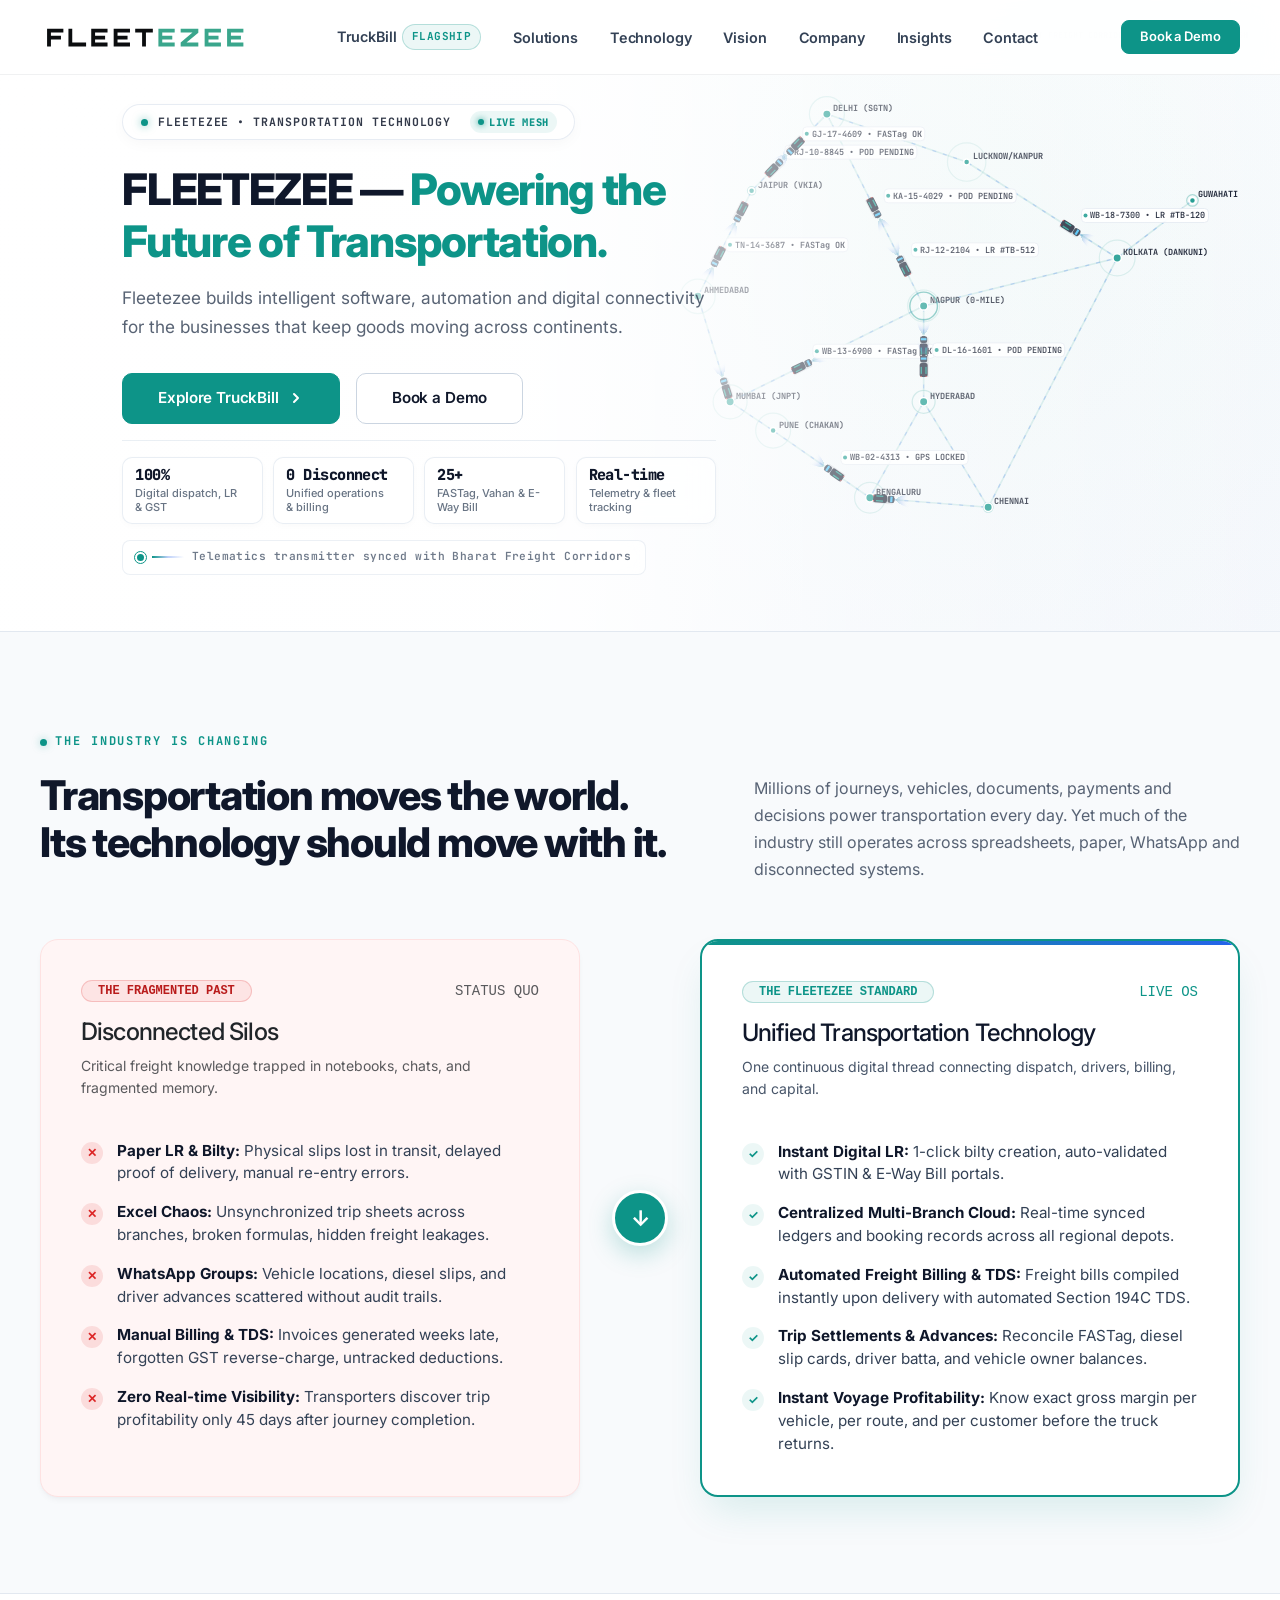
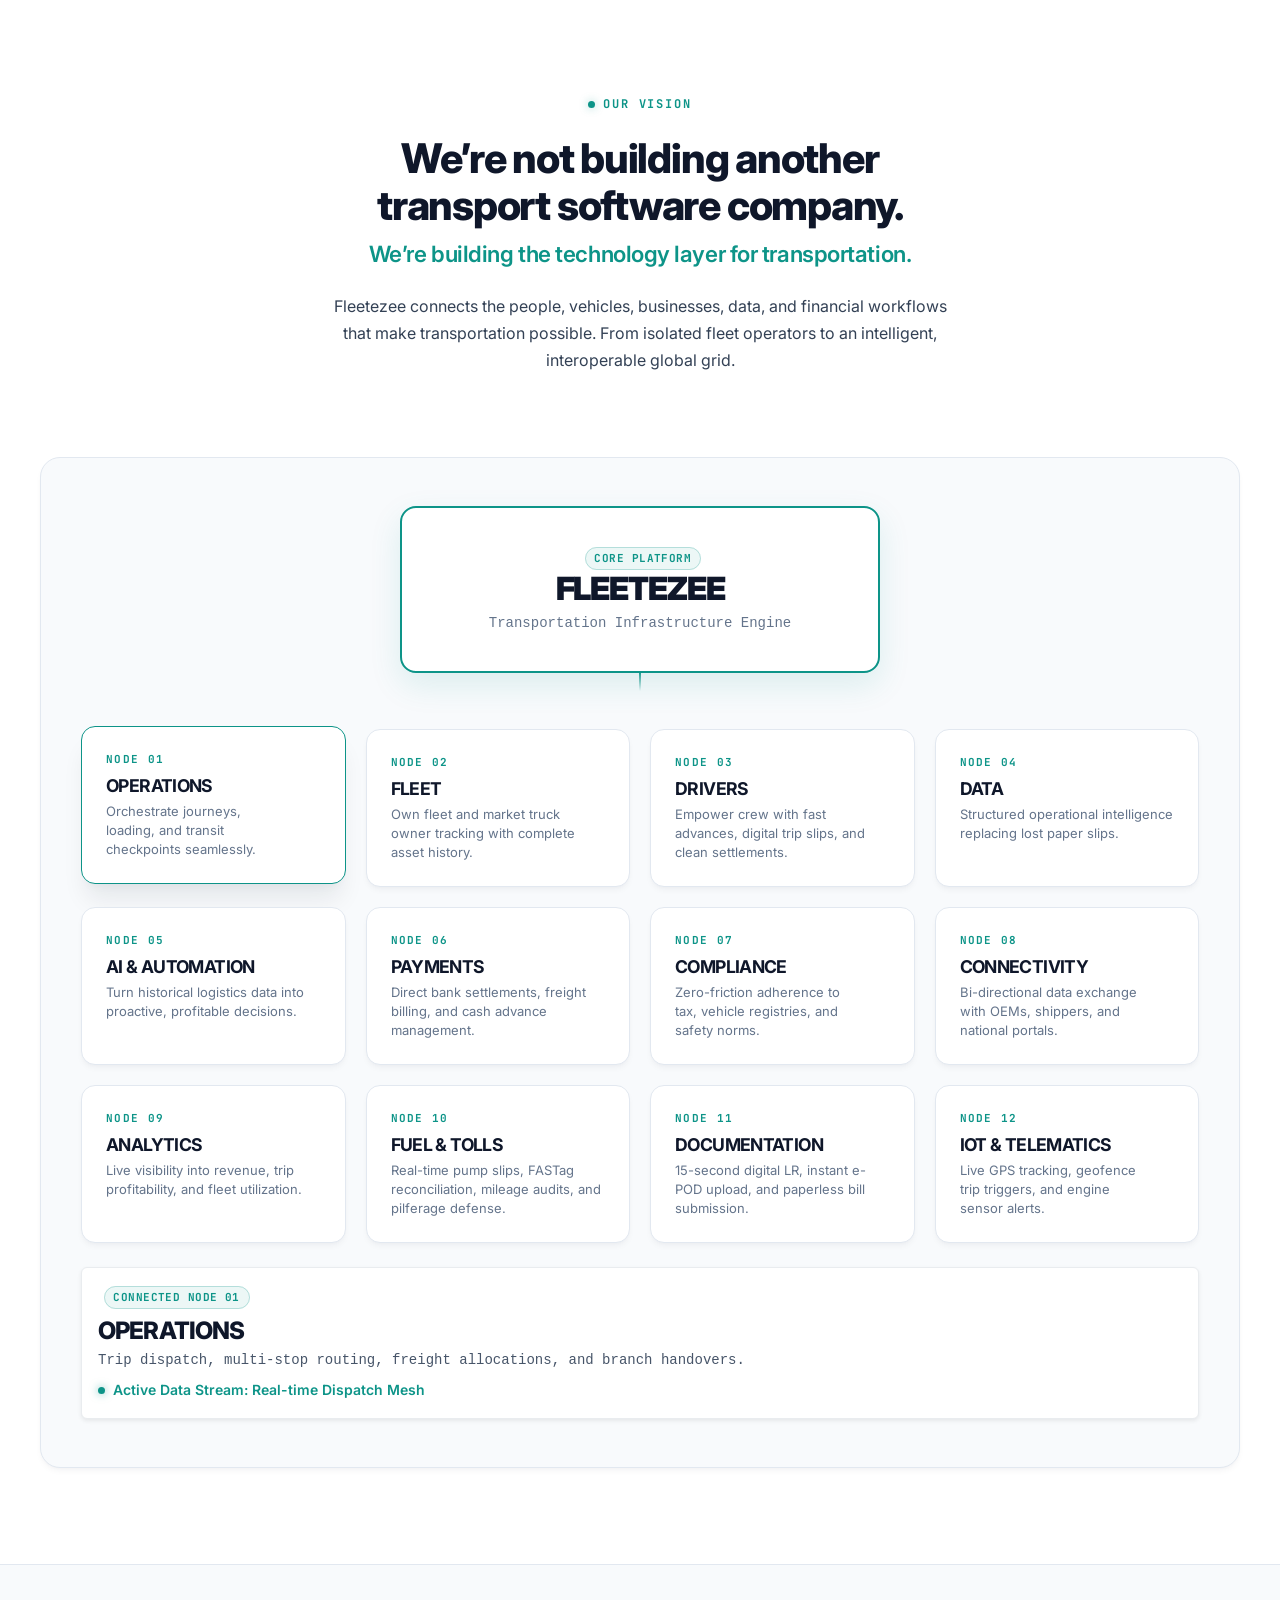
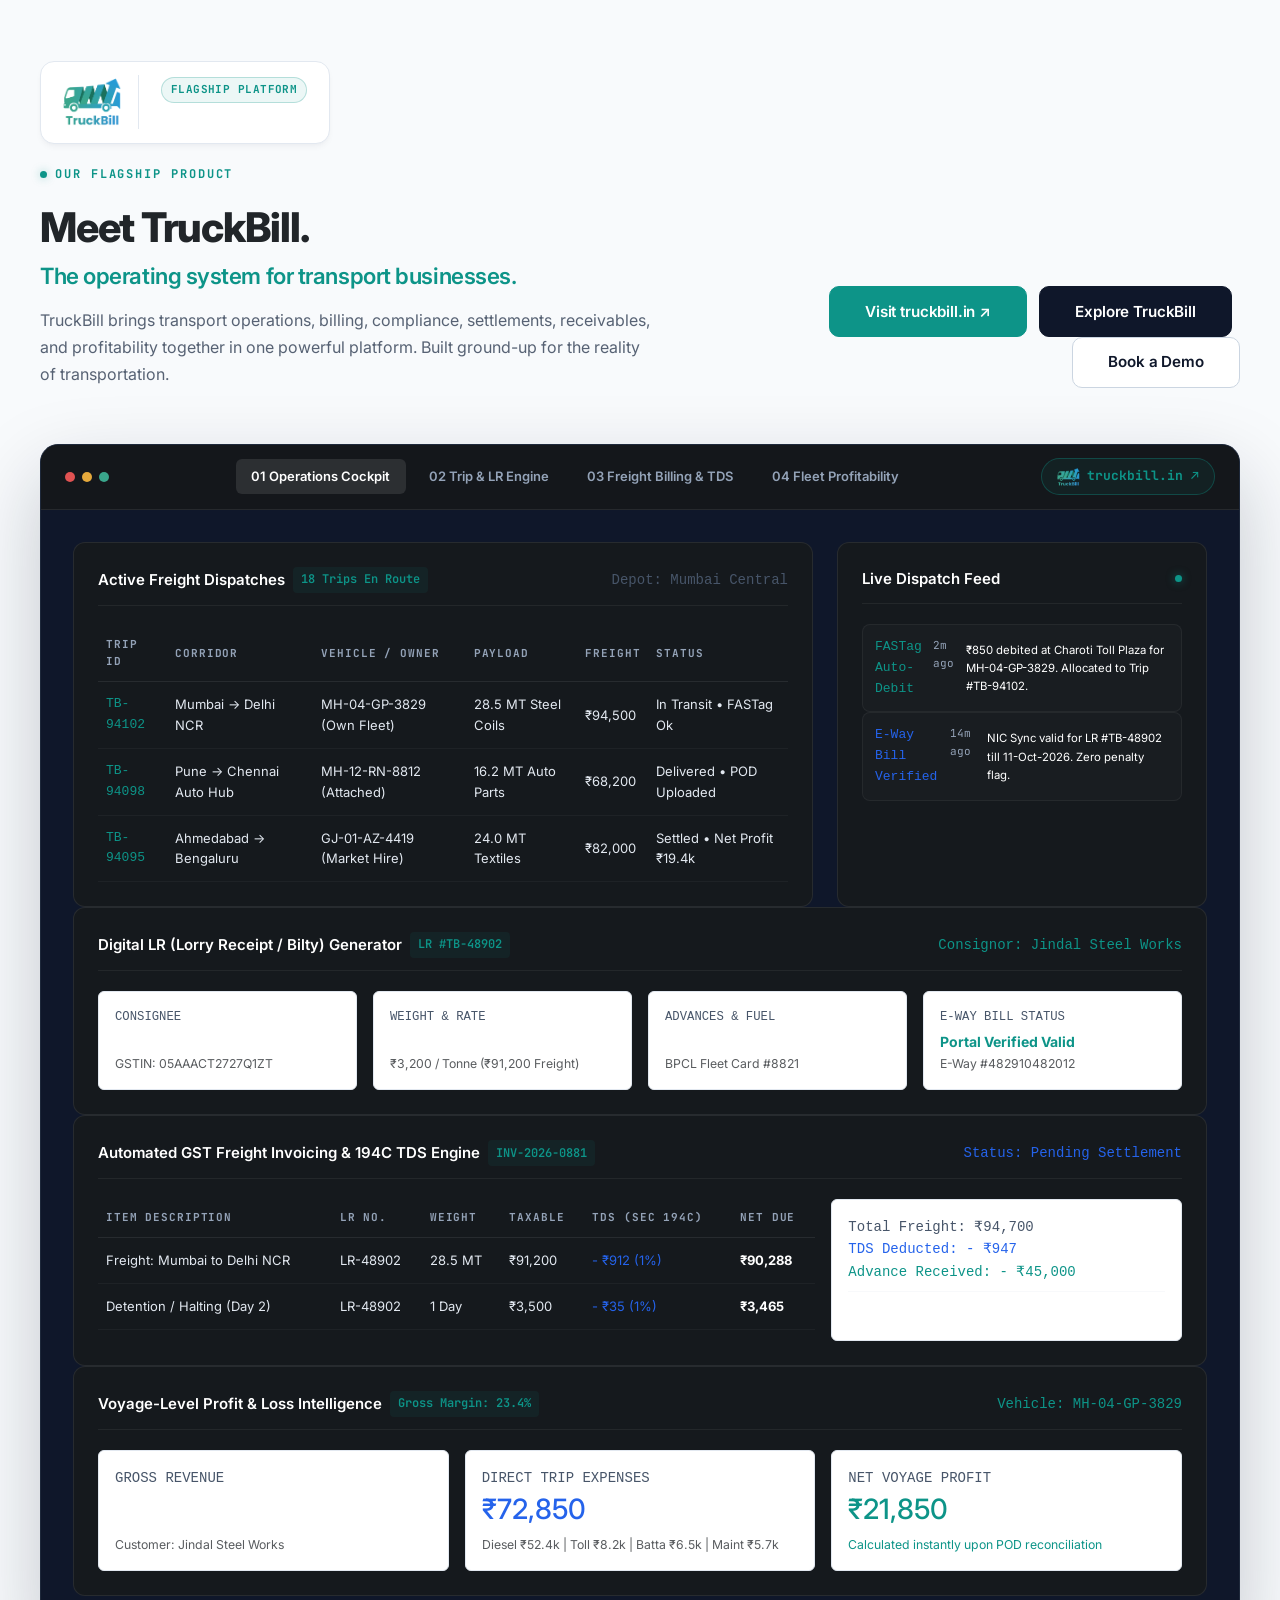
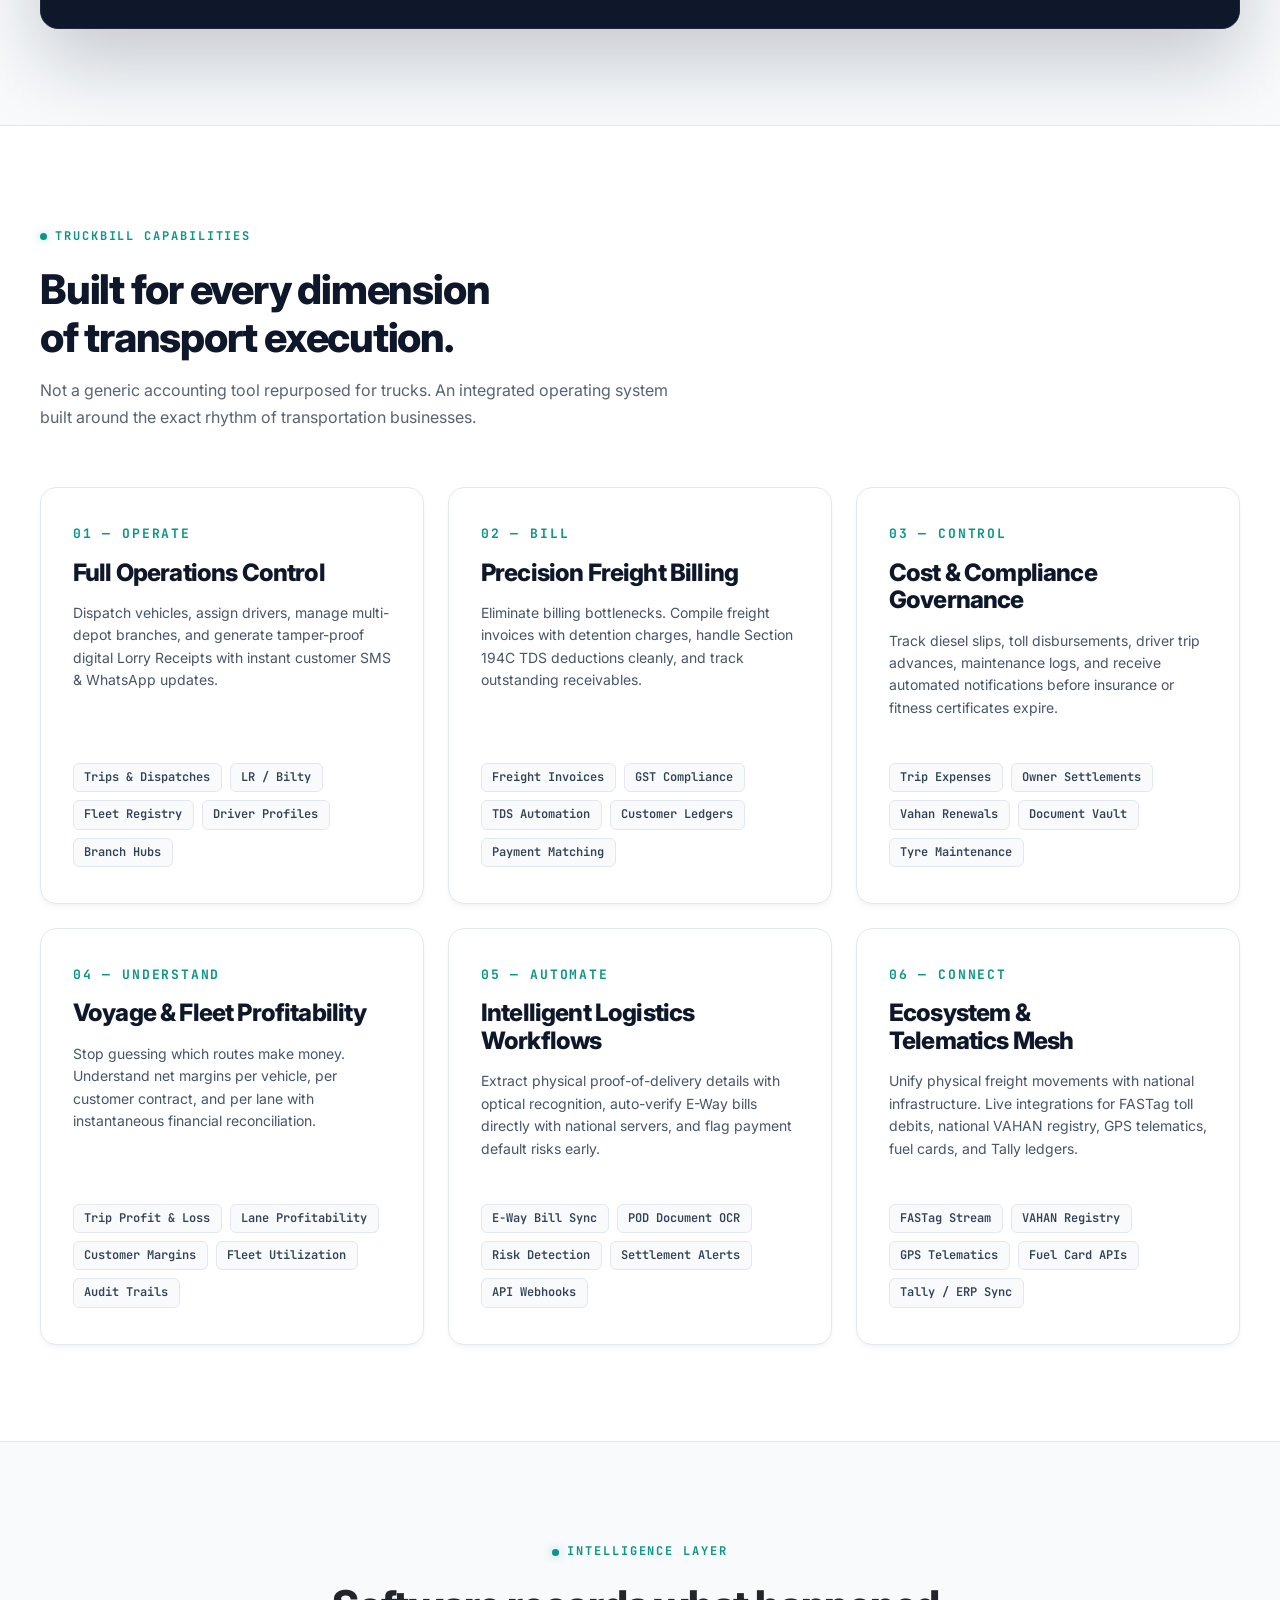
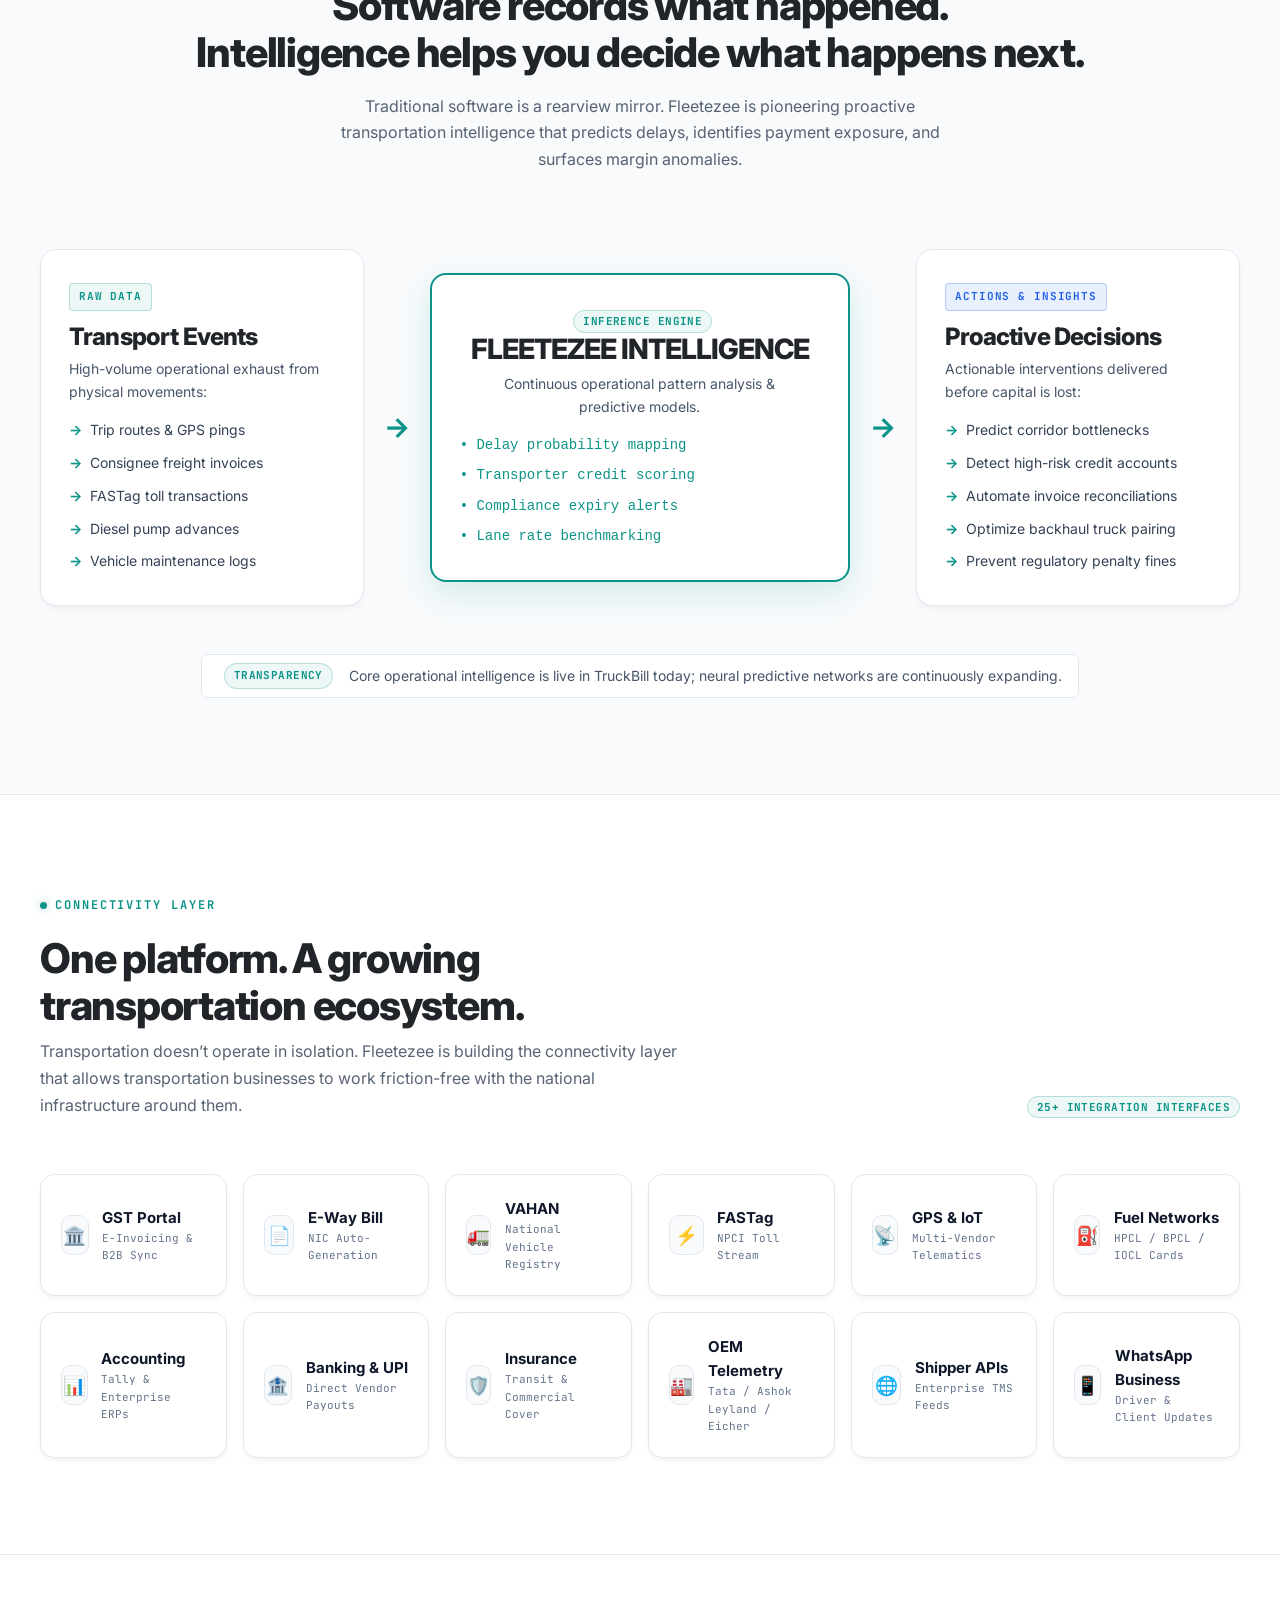
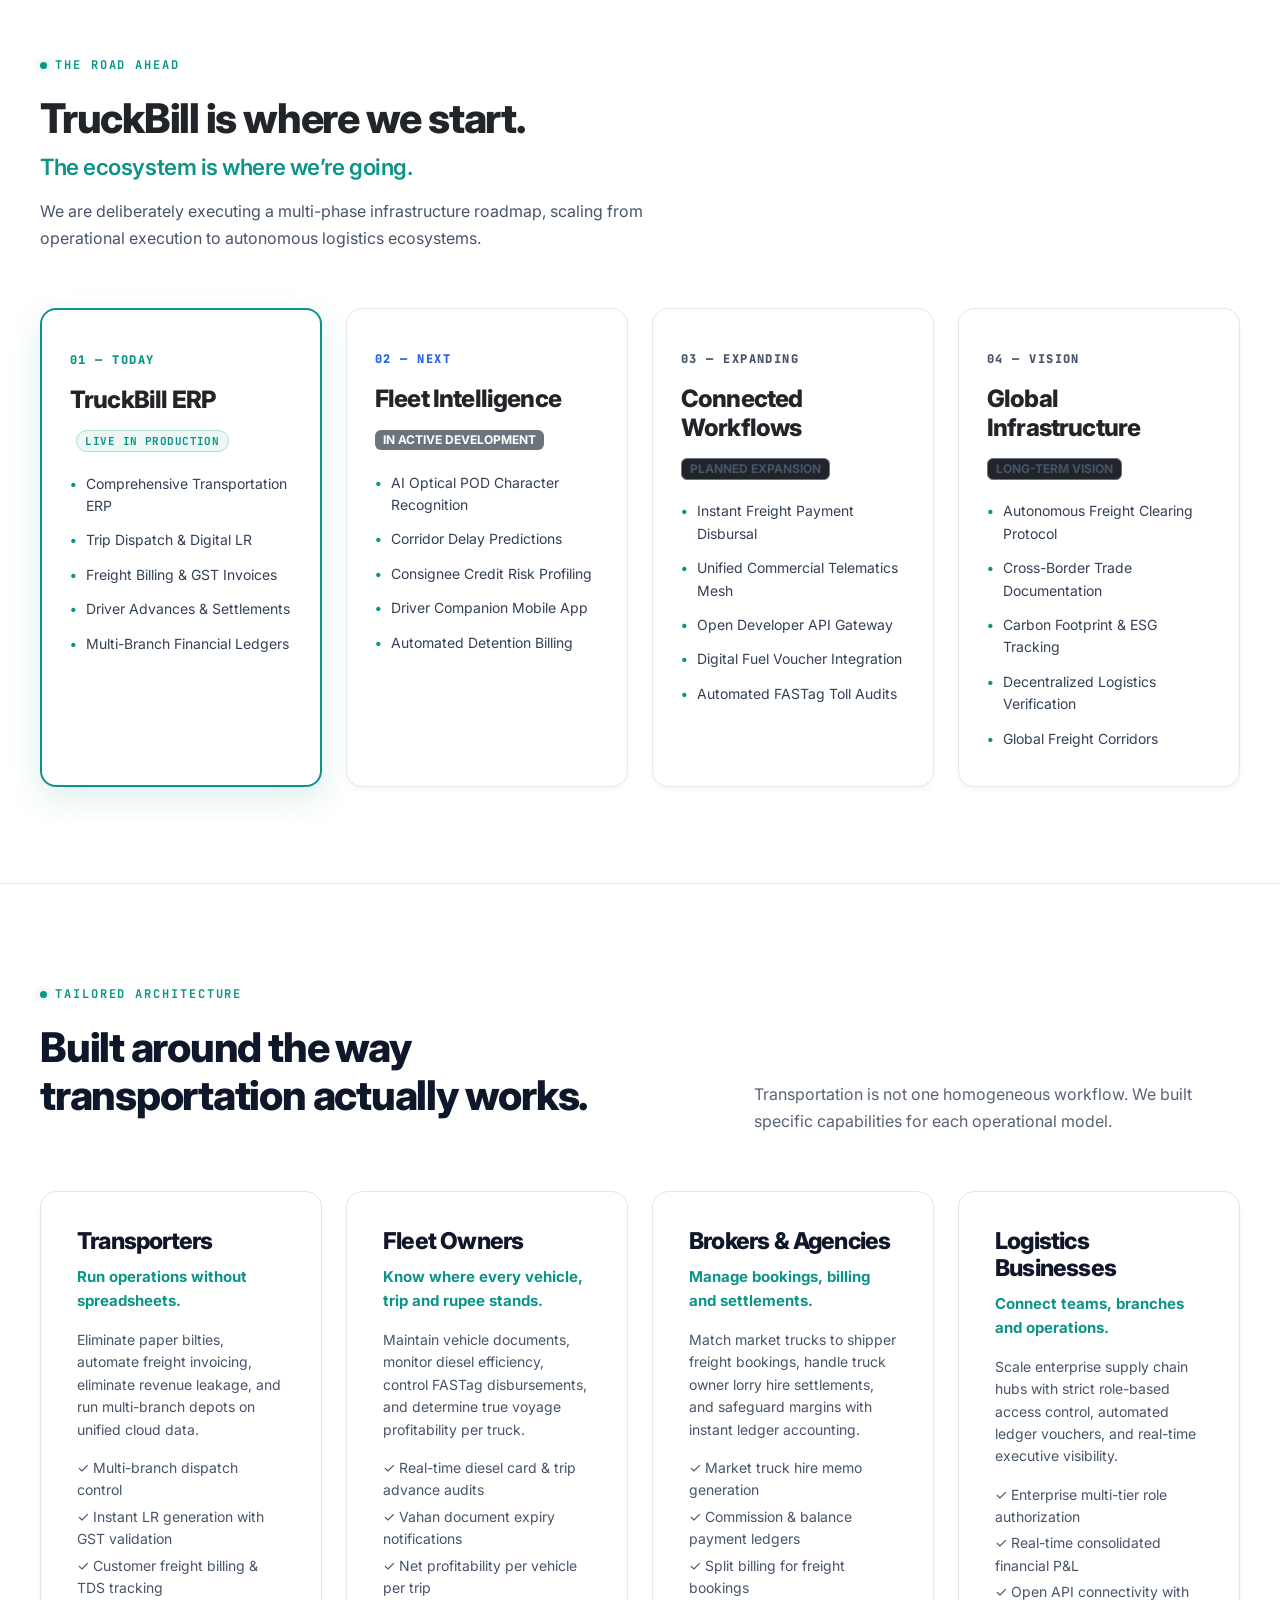
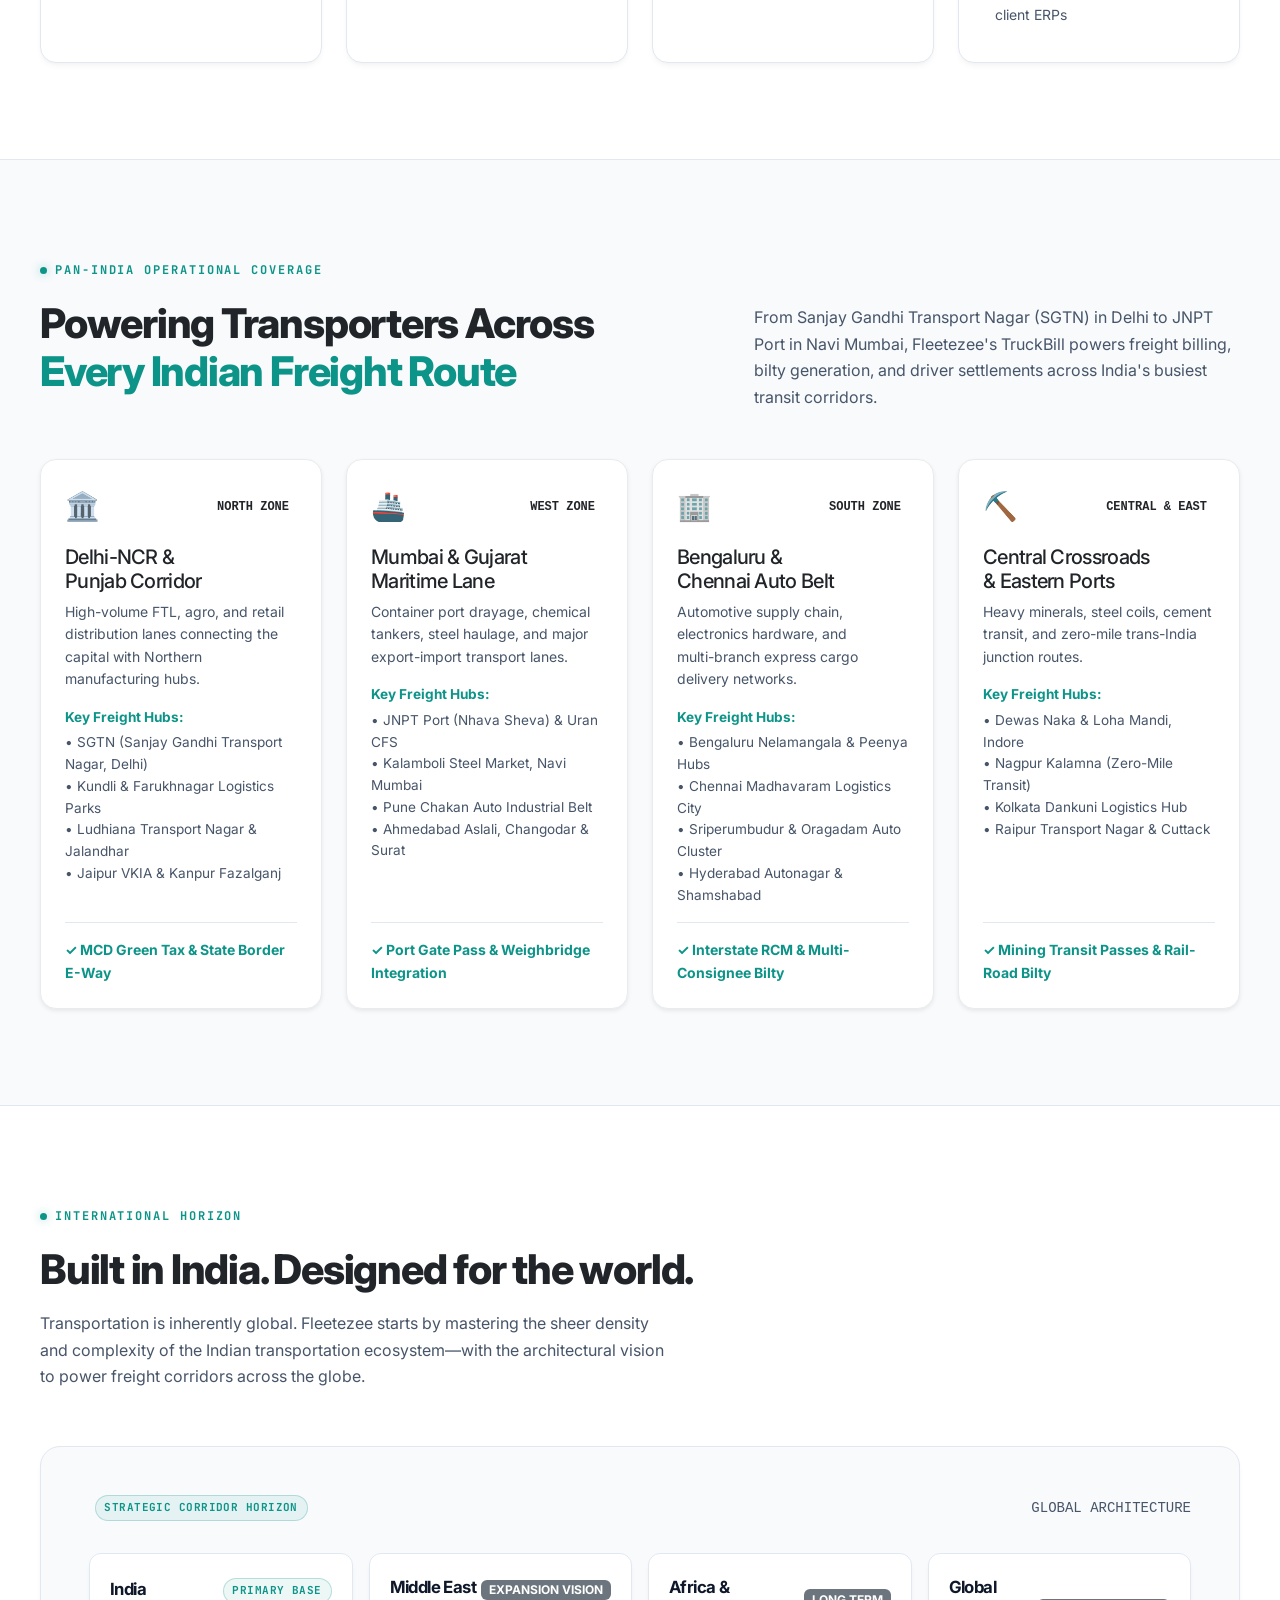
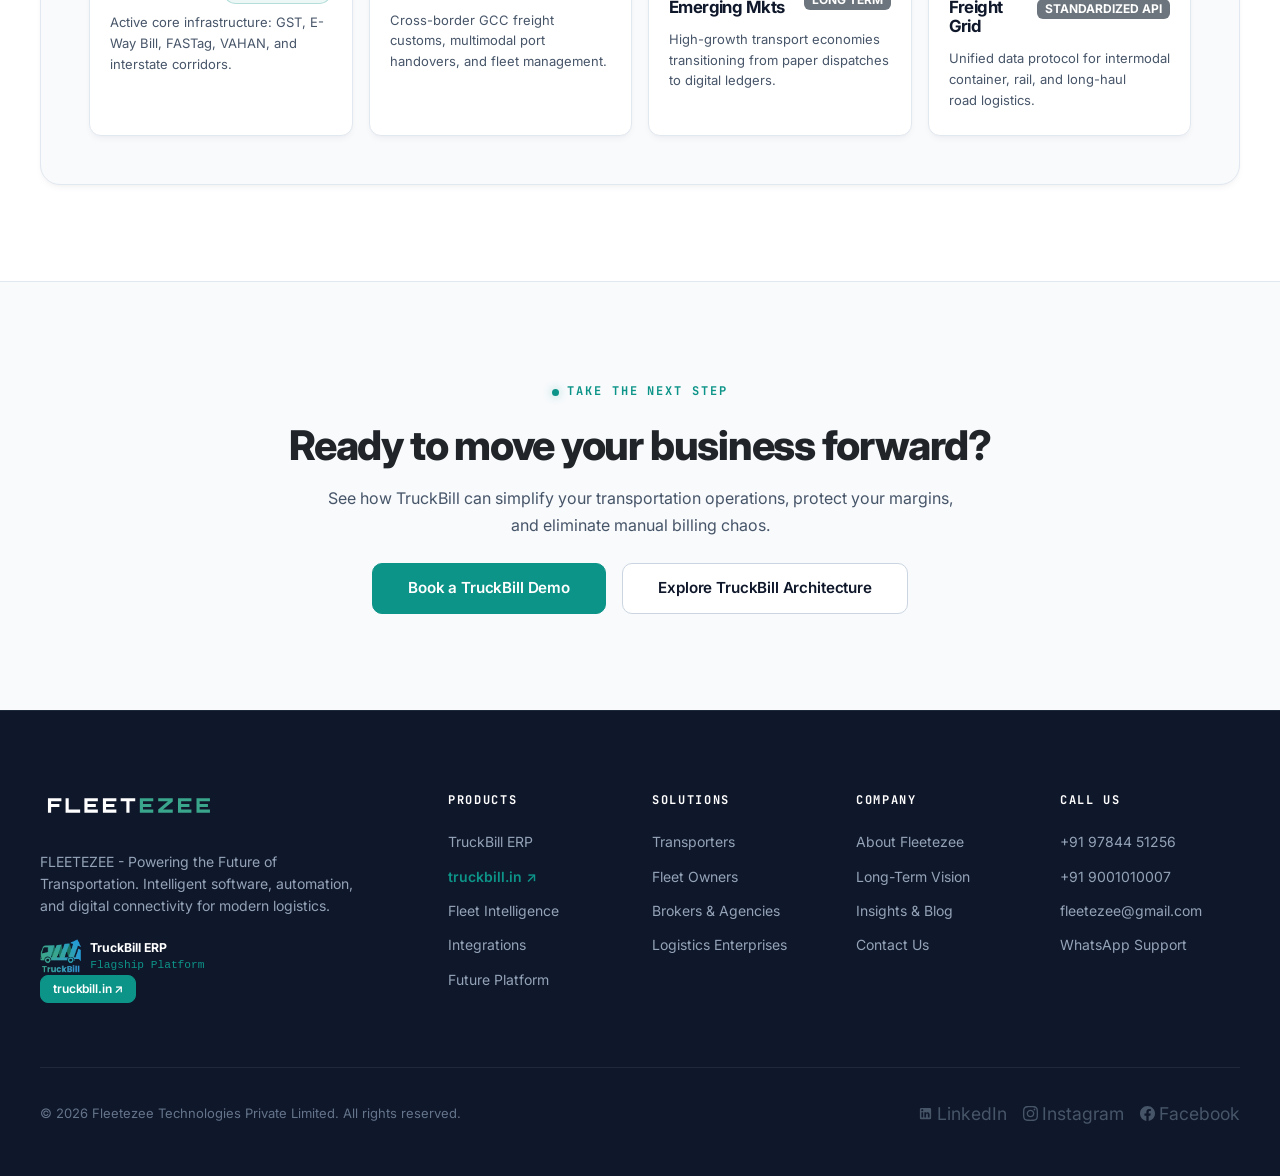
==== index.html @ 84ea6fa3 "Make hero metrics strip compact: reduce font size, padding, and vertical footprint" ====
<!DOCTYPE html>
<html lang="en-IN">
<head>
  <meta charset="UTF-8">
  <meta name="viewport" content="width=device-width, initial-scale=1.0, maximum-scale=5.0">
  <title>FLEETEZEE — Powering the Future of Transportation | TruckBill ERP</title>
  <meta name="description" content="FLEETEZEE - Powering the Future of Transportation. Next-generation transport ERP, digital bilty (LR), real-time fleet operations, and freight settlement infrastructure.">
  <meta name="keywords" content="Transportation Technology, Transport ERP, TruckBill, Transport Management Software India, Fleet Management Software, Transportation SaaS, Fleet Intelligence, Logistics Automation, Bilty Software, Section 194C TDS, FASTag Diesel Audit">
  <meta name="author" content="Fleetezee Technologies">
  
  <!-- Canonical & Alternate Links -->
  <link rel="canonical" href="https://fleetezee.com/">
  <link rel="alternate" hreflang="en-IN" href="https://fleetezee.com/">
  <link rel="alternate" hreflang="x-default" href="https://fleetezee.com/">

  <!-- Search Engine & Answer Engine Directives -->
  <meta name="robots" content="index, follow, max-image-preview:large, max-snippet:-1, max-video-preview:-1">
  <meta name="googlebot" content="index, follow, max-snippet:-1, max-image-preview:large">
  <meta name="bingbot" content="index, follow, max-snippet:-1, max-image-preview:large">

  <!-- Geographic & Indian Localization Metadata (Geo-Friendly SEO) -->
  <meta name="geo.region" content="IN-KA">
  <meta name="geo.placename" content="Bengaluru">
  <meta name="geo.position" content="12.9237;77.6842">
  <meta name="ICBM" content="12.9237, 77.6842">
  <meta name="geo.country" content="IN">
  <meta name="target" content="all">
  <meta name="audience" content="Transport Contractors, Fleet Owners, Logistics Agencies, Freight Brokers, India">

  <!-- Open Graph / Social Sharing -->
  <meta property="og:type" content="website">
  <meta property="og:locale" content="en_IN">
  <meta property="og:site_name" content="Fleetezee">
  <meta property="og:url" content="https://fleetezee.com/">
  <meta property="og:title" content="FLEETEZEE — Powering the Future of Transportation">
  <meta property="og:description" content="FLEETEZEE - Powering the Future of Transportation. Intelligent logistics software, digital bilty, and real-time fleet operations.">
  <meta property="og:image" content="https://fleetezee.com/assets/images/fleetezee-logo.svg">
  <meta property="og:image:width" content="1200">
  <meta property="og:image:height" content="630">
  <meta property="og:image:alt" content="Fleetezee — Technology for Modern Transportation">

  <!-- Twitter / X -->
  <meta name="twitter:card" content="summary_large_image">
  <meta name="twitter:site" content="@fleetezee">
  <meta name="twitter:title" content="FLEETEZEE — Powering the Future of Transportation">
  <meta name="twitter:description" content="FLEETEZEE - Powering the Future of Transportation. Intelligent logistics software, digital bilty, and real-time fleet operations.">
  <meta name="twitter:image" content="https://fleetezee.com/assets/images/fleetezee-logo.svg">

  <!-- Favicon -->
  <link rel="icon" type="image/x-icon" href="favicon.ico">
  <link rel="icon" type="image/svg+xml" href="assets/images/fleetezee-logo.svg">

  <!-- CSS Dependencies -->
  <link rel="stylesheet" href="assets/css/bootstrap.min.css">
  <link rel="stylesheet" href="assets/css/main.css">
  <link rel="stylesheet" href="assets/css/components.css">
  <link rel="stylesheet" href="assets/css/responsive.css">

  <!-- Schema.org JSON-LD Structured Data (AEO & SEO) -->
  <script type="application/ld+json">
{
  "@context": "https://schema.org",
  "@graph": [
    {
      "@type": "WebSite",
      "@id": "https://fleetezee.com/#website",
      "url": "https://fleetezee.com/",
      "name": "Fleetezee",
      "description": "Technology for the businesses that keep the world moving. Building the digital infrastructure for modern transportation.",
      "publisher": {
        "@id": "https://fleetezee.com/#organization"
      },
      "inLanguage": "en-IN"
    },
    {
      "@type": "Organization",
      "@id": "https://fleetezee.com/#organization",
      "name": "Fleetezee",
      "legalName": "Fleetezee Technologies Pvt Ltd",
      "url": "https://fleetezee.com/",
      "logo": {
        "@type": "ImageObject",
        "url": "https://fleetezee.com/assets/images/fleetezee-logo.svg",
        "width": "180",
        "height": "28"
      },
      "description": "Transportation technology company building high-performance software infrastructure, operating systems, and automation platforms for freight transport.",
      "address": {
        "@type": "PostalAddress",
        "addressLocality": "Bengaluru",
        "addressRegion": "Karnataka",
        "postalCode": "560103",
        "addressCountry": "IN"
      },
      "contactPoint": {
        "@type": "ContactPoint",
        "telephone": "+91-98200-00000",
        "contactType": "customer support",
        "areaServed": "IN",
        "availableLanguage": [
          "English",
          "Hindi"
        ]
      },
      "sameAs": [
        "https://www.truckbill.in/",
        "https://www.linkedin.com/company/fleetezee",
        "https://twitter.com/fleetezee"
      ]
    },
    {
      "@type": "SoftwareApplication",
      "@id": "https://fleetezee.com/#truckbill",
      "name": "TruckBill ERP",
      "operatingSystem": "Web, Cloud (Chrome, Edge, Safari, Mobile)",
      "applicationCategory": "BusinessApplication",
      "description": "Comprehensive transportation ERP and operating system for Indian transport contractors, fleet owners, and freight brokers. Automates digital LR bilty generation, trip dispatch, market lorry settlements, FASTag audits, and Section 194C TDS invoicing.",
      "aggregateRating": {
        "@type": "AggregateRating",
        "ratingValue": "4.9",
        "reviewCount": "520",
        "bestRating": "5"
      },
      "creator": {
        "@id": "https://fleetezee.com/#organization"
      },
      "featureList": [
        "Digital LR & Bilty Engine with Dot-Matrix Print Alignment",
        "Trip Dispatch & Vehicle Allocation",
        "Market Vehicle & Broker Settlement with Commission Lock",
        "Customer GST Invoicing with Automated Section 194C TDS",
        "Diesel Pump Slip & FASTag Toll Reconciliation",
        "Mobile POD Photo Capture",
        "Transport Double-Entry Khata & Party Ledgers",
        "Vehicle-Wise Monthly Net Profit & Loss",
        "Driver Trip Advance & Fuel Passbook",
        "Proactive Commercial Vehicle Document Expiry Alerts",
        "Multi-Branch Centralized Visibility",
        "WhatsApp Business Cloud Integration"
      ]
    },
    {
      "@type": "FAQPage",
      "@id": "https://fleetezee.com/#faq",
      "mainEntity": [
        {
          "@type": "Question",
          "name": "What is Fleetezee and what does it build?",
          "acceptedAnswer": {
            "@type": "Answer",
            "text": "Fleetezee is a transportation technology company building digital infrastructure, intelligent cloud workflows, and modern operating systems for the freight transport industry. Its flagship platform is TruckBill ERP."
          }
        },
        {
          "@type": "Question",
          "name": "What is TruckBill ERP?",
          "acceptedAnswer": {
            "@type": "Answer",
            "text": "TruckBill ERP is India's leading operating system for transportation businesses. It digitizes the entire lifecycle of transport operations, from loading slips and LR (bilty) generation to market lorry settlements, FASTag fuel reconciliation, and Section 194C TDS customer invoicing."
          }
        },
        {
          "@type": "Question",
          "name": "How does Fleetezee support Indian tax and transport compliance?",
          "acceptedAnswer": {
            "@type": "Answer",
            "text": "TruckBill complies fully with Indian GST (Reverse Charge Mechanism RCM and Forward Charge Mechanism FCM), Section 194C TDS (1% individual, 2% company), Pan-10 declaration tracking, and E-Way bill validations."
          }
        },
        {
          "@type": "Question",
          "name": "How can transport companies book a demonstration?",
          "acceptedAnswer": {
            "@type": "Answer",
            "text": "Fleets and transport contractors can schedule a personalized 1-on-1 walkthrough via fleetezee.com/contact.html or call +91 97844 51256."
          }
        }
      ]
    }
  ]
}
  </script>
  <link rel="sitemap" type="application/xml" title="Sitemap" href="https://fleetezee.com/sitemap.xml">
  <link rel="manifest" href="https://fleetezee.com/site.webmanifest">
  <meta name="theme-color" content="#0B0D0F">
</head>
<body>

  <!-- ==========================================================================
       HEADER & NAVIGATION
       ========================================================================== -->
  <header class="fz-header" id="mainHeader">
    <div class="container-fz">
      <div class="header-inner">
        <!-- Logo -->
        <a href="index.html" class="header-logo-link" aria-label="Fleetezee Home">
          <img src="assets/images/fleetezee-logo-dark.svg?v=2" alt="FLEETEZEE" width="200" height="32">
        </a>

        <!-- Desktop Navigation -->
        <nav aria-label="Primary Navigation">
          <ul class="nav-desktop-links">
            <li>
              <a href="truckbill.html" class="d-inline-flex align-items-center">
                TruckBill <span class="badge-flagship">Flagship</span>
              </a>
            </li>
            <li><a href="solutions.html">Solutions</a></li>
            <li><a href="technology.html">Technology</a></li>
            <li><a href="vision.html">Vision</a></li>
            <li><a href="about.html">Company</a></li>
            <li><a href="insights.html">Insights</a></li>
            <li><a href="contact.html">Contact</a></li>
          </ul>
        </nav>

        <!-- Desktop Action -->
        <div class="nav-desktop-cta">
          <button class="btn-fz btn-fz-teal btn-fz-sm" data-open-demo data-demo-source="header_desktop">
            Book a Demo
          </button>
        </div>

        <!-- Mobile Hamburger Toggle -->
        <button class="hamburger-toggle" id="hamburgerBtn" aria-label="Toggle navigation menu" aria-expanded="false">
          <span class="hamburger-line"></span>
          <span class="hamburger-line"></span>
          <span class="hamburger-line"></span>
        </button>
      </div>
    </div>
  </header>

  <!-- Mobile Navigation Drawer -->
  <div class="mobile-nav-drawer" id="mobileDrawer" aria-hidden="true">
    <div>
      <div class="d-flex align-items-center justify-content-between mb-4">
        <span class="eyebrow mb-0">Menu</span>
      </div>
      <ul class="mobile-nav-links">
        <li>
          <a href="truckbill.html">
            <span>TruckBill ERP</span>
            <span class="badge-flagship">Flagship</span>
          </a>
        </li>
        <li><a href="solutions.html"><span>Solutions</span> <span>→</span></a></li>
        <li><a href="technology.html"><span>Technology & AI</span> <span>→</span></a></li>
        <li><a href="vision.html"><span>Our Vision</span> <span>→</span></a></li>
        <li><a href="about.html"><span>Company & Story</span> <span>→</span></a></li>
        <li><a href="insights.html"><span>Insights</span> <span>→</span></a></li>
        <li><a href="contact.html"><span>Contact Us</span> <span>→</span></a></li>
      </ul>
    </div>
    <div>
      <button class="btn-fz btn-fz-teal w-100 py-3 mb-2" data-open-demo data-demo-source="mobile_drawer">
        Book a TruckBill Demo
      </button>
      <p class="text-center text-muted-dark small mb-0 font-monospace">Technology for modern transportation</p>
    </div>
  </div>

  <main id="mainContent">

    <!-- ==========================================================================
         1. HERO SECTION (DARK CINEMATIC WITH INTERACTIVE CANVAS)
         ========================================================================== -->
    <section class="hero-section" id="hero">
      <canvas class="hero-telematics-canvas" aria-hidden="true"></canvas>
      <div class="hero-vignette"></div>

      <div class="container-fz position-relative" style="z-index: 3;">
        <div class="row">
          <!-- LEFT COLUMN: Clean, Classy Typography, Translucent Badges & Compact Metrics -->
          <div class="col-lg-8 col-xl-7 hero-content">
            <!-- Translucent Eyebrow Pill with Live Pulse -->
            <div class="hero-badge-pill">
              <span class="hero-badge-dot"></span>
              <span>FLEETEZEE &bull; TRANSPORTATION TECHNOLOGY</span>
              <span class="badge-live-pulse ms-2">LIVE MESH</span>
            </div>

            <!-- Main Headline (Grand Classy Proportions) -->
            <h1 class="display-hero mb-3">
              <span>FLEETEZEE</span> &mdash; <span class="text-teal">Powering the Future of Transportation.</span>
            </h1>

            <!-- Supporting Paragraph with Modern Translucent Slate -->
            <p class="hero-lead-text mb-4">
              Fleetezee builds intelligent software, automation and digital connectivity for the businesses that keep goods moving across continents.
            </p>

            <!-- Actions -->
            <div class="hero-cta-group">
              <a href="truckbill.html" class="btn-fz btn-fz-teal btn-fz-lg">
                Explore TruckBill
                <svg width="16" height="16" viewBox="0 0 16 16" fill="none"><path d="M6 12L10 8L6 4" stroke="currentColor" stroke-width="2" stroke-linecap="round" stroke-linejoin="round"/></svg>
              </a>
              <button class="btn-fz btn-fz-outline-dark btn-fz-lg" data-open-demo data-demo-source="hero_primary">
                Book a Demo
              </button>
            </div>

            <!-- Compact Translucent Frosted Metrics Strip -->
            <div class="hero-metrics-strip mt-3">
              <div class="hero-metric-item">
                <h4 data-counter-target="100" data-counter-suffix="%">100%</h4>
                <p>Digital dispatch, LR & GST</p>
              </div>
              <div class="hero-metric-item">
                <h4 data-counter-target="0" data-counter-suffix=" Disconnect">0 Disconnect</h4>
                <p>Unified operations & billing</p>
              </div>
              <div class="hero-metric-item">
                <h4 data-counter-target="25" data-counter-suffix="+">25+</h4>
                <p>FASTag, Vahan & E-Way Bill</p>
              </div>
              <div class="hero-metric-item">
                <h4>Real-time</h4>
                <p>Telemetry & fleet tracking</p>
              </div>
            </div>

            <!-- Smart Translucent Connector -->
            <div class="hero-text-connector d-none d-lg-flex align-items-center gap-2 mt-3">
              <span class="connector-dot"></span>
              <span class="connector-line"></span>
              <span class="connector-label">Telematics transmitter synced with Bharat Freight Corridors</span>
            </div>
          </div>
        </div>
      </div>
    </section>

    <!-- ==========================================================================
         2. THE INDUSTRY SECTION (TRANSITION FROM DARK TO LIGHT)
         ========================================================================== -->
    <section class="transformation-section" id="industryShift">
      <div class="container-fz">
        <div class="row justify-content-between align-items-end">
          <div class="col-lg-7">
            <span class="eyebrow eyebrow-light">The Industry Is Changing</span>
            <h2 class="display-section mb-3">
              Transportation moves the world. Its technology should move with it.
            </h2>
          </div>
          <div class="col-lg-5">
            <p class="lead-text mb-0">
              Millions of journeys, vehicles, documents, payments and decisions power transportation every day. Yet much of the industry still operates across spreadsheets, paper, WhatsApp and disconnected systems.
            </p>
          </div>
        </div>

        <!-- The Transformation Architecture -->
        <div class="transform-grid">
          <!-- Legacy Card -->
          <div class="transform-card transform-card-legacy">
            <div class="d-flex align-items-center justify-content-between mb-3">
              <span class="transform-badge badge rounded-pill px-3 py-1 font-monospace small">THE FRAGMENTED PAST</span>
              <span class="font-monospace text-muted small">STATUS QUO</span>
            </div>
            <h3 class="h4 mb-2 text-dark">Disconnected Silos</h3>
            <p class="text-muted small mb-3">Critical freight knowledge trapped in notebooks, chats, and fragmented memory.</p>

            <ul class="transform-list">
              <li class="transform-item">
                <span class="transform-item-icon icon-legacy">✕</span>
                <div><strong>Paper LR & Bilty:</strong> Physical slips lost in transit, delayed proof of delivery, manual re-entry errors.</div>
              </li>
              <li class="transform-item">
                <span class="transform-item-icon icon-legacy">✕</span>
                <div><strong>Excel Chaos:</strong> Unsynchronized trip sheets across branches, broken formulas, hidden freight leakages.</div>
              </li>
              <li class="transform-item">
                <span class="transform-item-icon icon-legacy">✕</span>
                <div><strong>WhatsApp Groups:</strong> Vehicle locations, diesel slips, and driver advances scattered without audit trails.</div>
              </li>
              <li class="transform-item">
                <span class="transform-item-icon icon-legacy">✕</span>
                <div><strong>Manual Billing & TDS:</strong> Invoices generated weeks late, forgotten GST reverse-charge, untracked deductions.</div>
              </li>
              <li class="transform-item">
                <span class="transform-item-icon icon-legacy">✕</span>
                <div><strong>Zero Real-time Visibility:</strong> Transporters discover trip profitability only 45 days after journey completion.</div>
              </li>
            </ul>
          </div>

          <!-- Transformation Vector -->
          <div class="transform-divider-col">
            <div class="transform-shift-arrow" aria-label="Transforms Into">
              ↓
            </div>
          </div>

          <!-- Modern Fleetezee Card -->
          <div class="transform-card transform-card-modern">
            <div class="d-flex align-items-center justify-content-between mb-3">
              <span class="transform-badge badge rounded-pill px-3 py-1 font-monospace small">THE FLEETEZEE STANDARD</span>
              <span class="font-monospace text-teal small">LIVE OS</span>
            </div>
            <h3 class="h4 mb-2 text-dark" style="color: #0F172A !important;">Unified Transportation Technology</h3>
            <p class="small mb-3" style="color: #475569 !important;">One continuous digital thread connecting dispatch, drivers, billing, and capital.</p>

            <ul class="transform-list">
              <li class="transform-item">
                <span class="transform-item-icon icon-modern">✓</span>
                <div><strong>Instant Digital LR:</strong> 1-click bilty creation, auto-validated with GSTIN & E-Way Bill portals.</div>
              </li>
              <li class="transform-item">
                <span class="transform-item-icon icon-modern">✓</span>
                <div><strong>Centralized Multi-Branch Cloud:</strong> Real-time synced ledgers and booking records across all regional depots.</div>
              </li>
              <li class="transform-item">
                <span class="transform-item-icon icon-modern">✓</span>
                <div><strong>Automated Freight Billing & TDS:</strong> Freight bills compiled instantly upon delivery with automated Section 194C TDS.</div>
              </li>
              <li class="transform-item">
                <span class="transform-item-icon icon-modern">✓</span>
                <div><strong>Trip Settlements & Advances:</strong> Reconcile FASTag, diesel slip cards, driver batta, and vehicle owner balances.</div>
              </li>
              <li class="transform-item">
                <span class="transform-item-icon icon-modern">✓</span>
                <div><strong>Instant Voyage Profitability:</strong> Know exact gross margin per vehicle, per route, and per customer before the truck returns.</div>
              </li>
            </ul>
          </div>
        </div>
      </div>
    </section>

    <!-- ==========================================================================
         3. SECTION — FLEETEZEE VISION & ECOSYSTEM
         ========================================================================== -->
    <section class="vision-ecosystem-section" id="vision">
      <div class="container-fz">
        <div class="row justify-content-center text-center">
          <div class="col-lg-9">
            <span class="eyebrow">Our Vision</span>
            <h2 class="display-section text-dark mb-2" style="color: #0F172A !important;">
              We’re not building another transport software company.
            </h2>
            <p class="display-sub text-teal mb-4">
              We’re building the technology layer for transportation.
            </p>
            <p class="lead-text mx-auto" style="color: #334155 !important;">
              Fleetezee connects the people, vehicles, businesses, data, and financial workflows that make transportation possible. From isolated fleet operators to an intelligent, interoperable global grid.
            </p>
          </div>
        </div>

        <!-- Animated Interactive Ecosystem Architecture -->
        <div class="ecosystem-hub-container">
          <!-- Central Hub -->
          <div class="ecosystem-core-node">
            <span class="badge-flagship mb-2">CORE PLATFORM</span>
            <h3 class="h2 text-dark mb-1" style="color: #0F172A !important; font-weight: 900;">FLEETEZEE</h3>
            <p class="font-monospace small mb-0" style="color: #64748B !important;">Transportation Infrastructure Engine</p>
          </div>

          <!-- Dynamic Node Grid -->
          <div class="ecosystem-nodes-grid">
            <div class="ecosystem-node-card active" data-detail="Trip dispatch, multi-stop routing, freight allocations, and branch handovers." data-tech="Real-time Dispatch Mesh">
              <div class="node-tag">Node 01</div>
              <h4>OPERATIONS</h4>
              <p>Orchestrate journeys, loading, and transit checkpoints seamlessly.</p>
            </div>

            <div class="ecosystem-node-card" data-detail="Vehicle lifecycle, maintenance alerts, fitness, insurance, and tyre telemetry." data-tech="Vahan API + Asset Telemetry">
              <div class="node-tag">Node 02</div>
              <h4>FLEET</h4>
              <p>Own fleet and market truck owner tracking with complete asset history.</p>
            </div>

            <div class="ecosystem-node-card" data-detail="Driver licenses, batta settlements, trip allowances, and performance records." data-tech="Driver Portal & Mobile Handover">
              <div class="node-tag">Node 03</div>
              <h4>DRIVERS</h4>
              <p>Empower crew with fast advances, digital trip slips, and clean settlements.</p>
            </div>

            <div class="ecosystem-node-card" data-detail="Freight audit trails, transactional ledgers, and tamper-resistant documentation." data-tech="Time-Series Logistics Event Store">
              <div class="node-tag">Node 04</div>
              <h4>DATA</h4>
              <p>Structured operational intelligence replacing lost paper slips.</p>
            </div>

            <div class="ecosystem-node-card" data-detail="Anomaly detection, delay prediction, payment default risks, and profit forecasting." data-tech="Fleetezee Neural Dispatch Engine">
              <div class="node-tag">Node 05</div>
              <h4>AI & AUTOMATION</h4>
              <p>Turn historical logistics data into proactive, profitable decisions.</p>
            </div>

            <div class="ecosystem-node-card" data-detail="Automated freight vouchers, Section 194C TDS deduction, and driver payouts." data-tech="Integrated Banking & Ledgers">
              <div class="node-tag">Node 06</div>
              <h4>PAYMENTS</h4>
              <p>Direct bank settlements, freight billing, and cash advance management.</p>
            </div>

            <div class="ecosystem-node-card" data-detail="GST e-invoicing, E-Way Bill generation, permit renewals, and tax reports." data-tech="NIC / E-Way Bill Portal Sync">
              <div class="node-tag">Node 07</div>
              <h4>COMPLIANCE</h4>
              <p>Zero-friction adherence to tax, vehicle registries, and safety norms.</p>
            </div>

            <div class="ecosystem-node-card" data-detail="Open Webhooks, gRPC interfaces, FASTag toll reconciliation, and GPS sensors." data-tech="Open Transport API Protocol">
              <div class="node-tag">Node 08</div>
              <h4>CONNECTIVITY</h4>
              <p>Bi-directional data exchange with OEMs, shippers, and national portals.</p>
            </div>

            <div class="ecosystem-node-card" data-detail="Margin per ton-km, route density, demurrage loss, and customer profitability." data-tech="Executive Intelligence Cockpit">
              <div class="node-tag">Node 09</div>
              <h4>ANALYTICS</h4>
              <p>Live visibility into revenue, trip profitability, and fleet utilization.</p>
            </div>

            <div class="ecosystem-node-card" data-detail="Fuel slip audit against trip passbook, automated FASTag toll debits, and route mileage checks." data-tech="Oil PSU & FASTag NPCI Toll Gateway">
              <div class="node-tag">Node 10</div>
              <h4>FUEL & TOLLS</h4>
              <p>Real-time pump slips, FASTag reconciliation, mileage audits, and pilferage defense.</p>
            </div>

            <div class="ecosystem-node-card" data-detail="Instant bilty creation, consignee mobile e-POD signature capture, and detention tracking." data-tech="Intelligent OCR + Secure Cloud Document Vault">
              <div class="node-tag">Node 11</div>
              <h4>DOCUMENTATION</h4>
              <p>15-second digital LR, instant e-POD upload, and paperless bill submission.</p>
            </div>

            <div class="ecosystem-node-card" data-detail="AIS-140 GPS telematics streaming, geofence trip triggers, harsh braking, and cold-chain reefer sensors." data-tech="AIS-140 IoT Stream + OBD-II Bridge">
              <div class="node-tag">Node 12</div>
              <h4>IOT & TELEMATICS</h4>
              <p>Live GPS tracking, geofence trip triggers, and engine sensor alerts.</p>
            </div>
          </div>

          <!-- Dynamic Active Node Detail Card -->
          <div class="mt-4" id="ecoNodeDetail">
            <div class="eco-detail-box p-3 rounded bg-white border border-light-subtle shadow-sm">
              <span class="badge-flagship">CONNECTED NODE 01</span>
              <h4 class="text-dark mt-2 mb-1" style="color: #0F172A !important; font-weight: 800;">OPERATIONS</h4>
              <p class="mb-2 font-monospace small" style="color: #475569 !important;">Trip dispatch, multi-stop routing, freight allocations, and branch handovers.</p>
              <div class="d-flex align-items-center gap-2 small text-teal">
                <span class="hero-badge-dot"></span>
                <span style="color: #0D9488 !important; font-weight: 600;">Active Data Stream: Real-time Dispatch Mesh</span>
              </div>
            </div>
          </div>
        </div>
      </div>
    </section>

    <!-- ==========================================================================
         4. FLAGSHIP PRODUCT — TRUCKBILL
         ========================================================================== -->
    <section class="truckbill-showcase-section" id="truckbill">
      <div class="container-fz">
        <div class="row align-items-end justify-content-between">
          <div class="col-lg-7">
            <!-- TruckBill Official Logo Badge -->
            <div class="mb-3 d-inline-block">
              <a href="https://www.truckbill.in/" target="_blank" rel="noopener" class="tb-logo-container text-decoration-none">
                <img src="assets/images/truckbill-logo.png" alt="TruckBill Logo" class="tb-logo-img">
                <div class="border-start border-charcoal ps-3 text-start">
                  <span class="badge-flagship mb-1 d-inline-block">FLAGSHIP PLATFORM</span>
                  <div class="text-white small fw-bold d-flex align-items-center gap-1">
                    <span>truckbill.in</span>
                    <svg width="12" height="12" viewBox="0 0 12 12" fill="none"><path d="M2.5 9.5L9.5 2.5M9.5 2.5H4.5M9.5 2.5V7.5" stroke="currentColor" stroke-width="1.5" stroke-linecap="round" stroke-linejoin="round"/></svg>
                  </div>
                </div>
              </a>
            </div>
            <div class="d-block">
              <span class="eyebrow">Our Flagship Product</span>
            </div>
            <h2 class="display-section text-dark mb-2">Meet TruckBill.</h2>
            <p class="display-sub text-teal mb-3">The operating system for transport businesses.</p>
            <p class="lead-text mb-0">
              TruckBill brings transport operations, billing, compliance, settlements, receivables, and profitability together in one powerful platform. Built ground-up for the reality of transportation.
            </p>
          </div>
          <div class="col-lg-5 text-lg-end mt-4 mt-lg-0">
            <a href="https://www.truckbill.in/" target="_blank" rel="noopener" class="btn-fz btn-fz-teal btn-fz-lg me-2" title="Visit official TruckBill platform">
              Visit truckbill.in ↗
            </a>
            <a href="truckbill.html" class="btn-fz btn-fz-primary btn-fz-lg me-2">Explore TruckBill</a>
            <button class="btn-fz btn-fz-outline-dark btn-fz-lg" data-open-demo data-demo-source="truckbill_flagship_cta">
              Book a Demo
            </button>
          </div>
        </div>

        <!-- Realistic Product Presentation Console -->
        <div class="product-console-wrapper">
          <!-- Top Window Navigation Bar -->
          <div class="console-header-bar">
            <div class="console-window-dots">
              <span class="console-dot close"></span>
              <span class="console-dot min"></span>
              <span class="console-dot max"></span>
            </div>

            <!-- Interactive Console Tabs -->
            <div class="console-nav-tabs">
              <button class="console-tab-btn active" data-target-view="viewDashboard">01 Operations Cockpit</button>
              <button class="console-tab-btn" data-target-view="viewTrips">02 Trip & LR Engine</button>
              <button class="console-tab-btn" data-target-view="viewBilling">03 Freight Billing & TDS</button>
              <button class="console-tab-btn" data-target-view="viewSettlement">04 Fleet Profitability</button>
            </div>

            <div class="d-none d-md-flex align-items-center gap-2">
              <a href="https://www.truckbill.in/" target="_blank" rel="noopener" class="tb-external-badge text-decoration-none" title="Open live TruckBill portal">
                <img src="assets/images/truckbill-logo.png" alt="TruckBill" height="18">
                <span>truckbill.in ↗</span>
              </a>
            </div>
          </div>

          <!-- Viewport with Interactive Realistic Screens -->
          <div class="console-viewport">

            <!-- TAB 1: OPERATIONS COCKPIT -->
            <div class="console-view-panel active" id="viewDashboard">
              <div class="tb-mock-grid">
                <div class="tb-mock-panel">
                  <div class="tb-panel-header">
                    <div class="tb-panel-title">
                      <span>Active Freight Dispatches</span>
                      <span class="tb-stat-pill">18 Trips En Route</span>
                    </div>
                    <span class="font-monospace small text-muted-dark">Depot: Mumbai Central</span>
                  </div>

                  <table class="tb-table-preview">
                    <thead>
                      <tr>
                        <th>Trip ID</th>
                        <th>Corridor</th>
                        <th>Vehicle / Owner</th>
                        <th>Payload</th>
                        <th>Freight</th>
                        <th>Status</th>
                      </tr>
                    </thead>
                    <tbody>
                      <tr>
                        <td class="font-monospace text-teal">TB-94102</td>
                        <td>Mumbai → Delhi NCR</td>
                        <td>MH-04-GP-3829 (Own Fleet)</td>
                        <td>28.5 MT Steel Coils</td>
                        <td>₹94,500</td>
                        <td><span class="tb-status-badge tb-status-in-transit">In Transit • FASTag Ok</span></td>
                      </tr>
                      <tr>
                        <td class="font-monospace text-teal">TB-94098</td>
                        <td>Pune → Chennai Auto Hub</td>
                        <td>MH-12-RN-8812 (Attached)</td>
                        <td>16.2 MT Auto Parts</td>
                        <td>₹68,200</td>
                        <td><span class="tb-status-badge tb-status-billed">Delivered • POD Uploaded</span></td>
                      </tr>
                      <tr>
                        <td class="font-monospace text-teal">TB-94095</td>
                        <td>Ahmedabad → Bengaluru</td>
                        <td>GJ-01-AZ-4419 (Market Hire)</td>
                        <td>24.0 MT Textiles</td>
                        <td>₹82,000</td>
                        <td><span class="tb-status-badge tb-status-settled">Settled • Net Profit ₹19.4k</span></td>
                      </tr>
                    </tbody>
                  </table>
                </div>

                <div class="tb-mock-panel">
                  <div class="tb-panel-header">
                    <div class="tb-panel-title">Live Dispatch Feed</div>
                    <span class="hero-badge-dot"></span>
                  </div>
                  <div class="tb-live-feed">
                    <div class="tb-feed-item">
                      <div class="d-flex justify-content-between">
                        <span class="font-monospace text-teal">FASTag Auto-Debit</span>
                        <span class="tb-feed-time">2m ago</span>
                      </div>
                      <div class="text-white small mt-1">₹850 debited at Charoti Toll Plaza for MH-04-GP-3829. Allocated to Trip #TB-94102.</div>
                    </div>
                    <div class="tb-feed-item">
                      <div class="d-flex justify-content-between">
                        <span class="font-monospace text-azure">E-Way Bill Verified</span>
                        <span class="tb-feed-time">14m ago</span>
                      </div>
                      <div class="text-white small mt-1">NIC Sync valid for LR #TB-48902 till 11-Oct-2026. Zero penalty flag.</div>
                    </div>
                  </div>
                </div>
              </div>
            </div>

            <!-- TAB 2: TRIP & LR ENGINE -->
            <div class="console-view-panel" id="viewTrips">
              <div class="tb-mock-panel">
                <div class="tb-panel-header">
                  <div class="tb-panel-title">
                    <span>Digital LR (Lorry Receipt / Bilty) Generator</span>
                    <span class="tb-stat-pill">LR #TB-48902</span>
                  </div>
                  <span class="font-monospace small text-teal">Consignor: Jindal Steel Works</span>
                </div>
                <div class="row g-3 text-white small">
                  <div class="col-md-3">
                    <div class="p-3 rounded bg-surface-charcoal border border-charcoal">
                      <div class="text-muted-dark font-monospace text-uppercase small">Consignee</div>
                      <div class="fw-bold mt-1">Tata Motors Ltd, Pantnagar</div>
                      <div class="text-muted small">GSTIN: 05AAACT2727Q1ZT</div>
                    </div>
                  </div>
                  <div class="col-md-3">
                    <div class="p-3 rounded bg-surface-charcoal border border-charcoal">
                      <div class="text-muted-dark font-monospace text-uppercase small">Weight & Rate</div>
                      <div class="fw-bold mt-1">28.50 Metric Tonnes</div>
                      <div class="text-muted small">₹3,200 / Tonne (₹91,200 Freight)</div>
                    </div>
                  </div>
                  <div class="col-md-3">
                    <div class="p-3 rounded bg-surface-charcoal border border-charcoal">
                      <div class="text-muted-dark font-monospace text-uppercase small">Advances & Fuel</div>
                      <div class="fw-bold mt-1">₹45,000 Advance Issued</div>
                      <div class="text-muted small">BPCL Fleet Card #8821</div>
                    </div>
                  </div>
                  <div class="col-md-3">
                    <div class="p-3 rounded bg-surface-charcoal border border-charcoal">
                      <div class="text-muted-dark font-monospace text-uppercase small">E-Way Bill Status</div>
                      <div class="fw-bold text-teal mt-1">Portal Verified Valid</div>
                      <div class="text-muted small">E-Way #482910482012</div>
                    </div>
                  </div>
                </div>
              </div>
            </div>

            <!-- TAB 3: FREIGHT BILLING & TDS -->
            <div class="console-view-panel" id="viewBilling">
              <div class="tb-mock-panel">
                <div class="tb-panel-header">
                  <div class="tb-panel-title">
                    <span>Automated GST Freight Invoicing & 194C TDS Engine</span>
                    <span class="tb-stat-pill">INV-2026-0881</span>
                  </div>
                  <span class="font-monospace small text-azure">Status: Pending Settlement</span>
                </div>
                <div class="row g-3 text-white">
                  <div class="col-md-8">
                    <table class="tb-table-preview">
                      <thead>
                        <tr>
                          <th>Item Description</th>
                          <th>LR No.</th>
                          <th>Weight</th>
                          <th>Taxable</th>
                          <th>TDS (Sec 194C)</th>
                          <th>Net Due</th>
                        </tr>
                      </thead>
                      <tbody>
                        <tr>
                          <td>Freight: Mumbai to Delhi NCR</td>
                          <td>LR-48902</td>
                          <td>28.5 MT</td>
                          <td>₹91,200</td>
                          <td class="text-azure">- ₹912 (1%)</td>
                          <td class="fw-bold text-white">₹90,288</td>
                        </tr>
                        <tr>
                          <td>Detention / Halting (Day 2)</td>
                          <td>LR-48902</td>
                          <td>1 Day</td>
                          <td>₹3,500</td>
                          <td class="text-azure">- ₹35 (1%)</td>
                          <td class="fw-bold text-white">₹3,465</td>
                        </tr>
                      </tbody>
                    </table>
                  </div>
                  <div class="col-md-4">
                    <div class="p-3 rounded bg-surface-charcoal border border-charcoal">
                      <div class="text-muted-dark font-monospace small">Total Freight: ₹94,700</div>
                      <div class="text-azure font-monospace small">TDS Deducted: - ₹947</div>
                      <div class="text-teal font-monospace small">Advance Received: - ₹45,000</div>
                      <hr class="border-charcoal my-2">
                      <div class="h5 text-white mb-0">Balance Payable: ₹48,753</div>
                    </div>
                  </div>
                </div>
              </div>
            </div>

            <!-- TAB 4: FLEET PROFITABILITY -->
            <div class="console-view-panel" id="viewSettlement">
              <div class="tb-mock-panel">
                <div class="tb-panel-header">
                  <div class="tb-panel-title">
                    <span>Voyage-Level Profit & Loss Intelligence</span>
                    <span class="tb-stat-pill">Gross Margin: 23.4%</span>
                  </div>
                  <span class="font-monospace small text-teal">Vehicle: MH-04-GP-3829</span>
                </div>
                <div class="row g-3 text-white small">
                  <div class="col-md-4">
                    <div class="p-3 rounded bg-surface-charcoal border border-charcoal">
                      <div class="text-muted-dark font-monospace">GROSS REVENUE</div>
                      <div class="h3 text-white mt-1">₹94,700</div>
                      <div class="text-muted small">Customer: Jindal Steel Works</div>
                    </div>
                  </div>
                  <div class="col-md-4">
                    <div class="p-3 rounded bg-surface-charcoal border border-charcoal">
                      <div class="text-muted-dark font-monospace">DIRECT TRIP EXPENSES</div>
                      <div class="h3 text-azure mt-1">₹72,850</div>
                      <div class="text-muted small">Diesel ₹52.4k | Toll ₹8.2k | Batta ₹6.5k | Maint ₹5.7k</div>
                    </div>
                  </div>
                  <div class="col-md-4">
                    <div class="p-3 rounded bg-surface-charcoal border border-charcoal">
                      <div class="text-muted-dark font-monospace">NET VOYAGE PROFIT</div>
                      <div class="h3 text-teal mt-1">₹21,850</div>
                      <div class="text-teal small">Calculated instantly upon POD reconciliation</div>
                    </div>
                  </div>
                </div>
              </div>
            </div>

          </div>
        </div>
      </div>
    </section>

    <!-- ==========================================================================
         5. TRUCKBILL CAPABILITIES (HORIZONTAL STORYTELLING)
         ========================================================================== -->
    <section class="capabilities-section" id="capabilities">
      <div class="container-fz">
        <div class="row">
          <div class="col-lg-8">
            <span class="eyebrow eyebrow-light">TruckBill Capabilities</span>
            <h2 class="display-section mb-3">
              Built for every dimension of transport execution.
            </h2>
            <p class="lead-text mb-0">
              Not a generic accounting tool repurposed for trucks. An integrated operating system built around the exact rhythm of transportation businesses.
            </p>
          </div>
        </div>

        <div class="capabilities-track">
          <!-- 01 OPERATE -->
          <div class="capability-card">
            <div>
              <div class="capability-num">01 — OPERATE</div>
              <h3>Full Operations Control</h3>
              <p class="text-muted-light small">
                Dispatch vehicles, assign drivers, manage multi-depot branches, and generate tamper-proof digital Lorry Receipts with instant customer SMS & WhatsApp updates.
              </p>
            </div>
            <div class="capability-tags">
              <span class="cap-tag">Trips & Dispatches</span>
              <span class="cap-tag">LR / Bilty</span>
              <span class="cap-tag">Fleet Registry</span>
              <span class="cap-tag">Driver Profiles</span>
              <span class="cap-tag">Branch Hubs</span>
            </div>
          </div>

          <!-- 02 BILL -->
          <div class="capability-card">
            <div>
              <div class="capability-num">02 — BILL</div>
              <h3>Precision Freight Billing</h3>
              <p class="text-muted-light small">
                Eliminate billing bottlenecks. Compile freight invoices with detention charges, handle Section 194C TDS deductions cleanly, and track outstanding receivables.
              </p>
            </div>
            <div class="capability-tags">
              <span class="cap-tag">Freight Invoices</span>
              <span class="cap-tag">GST Compliance</span>
              <span class="cap-tag">TDS Automation</span>
              <span class="cap-tag">Customer Ledgers</span>
              <span class="cap-tag">Payment Matching</span>
            </div>
          </div>

          <!-- 03 CONTROL -->
          <div class="capability-card">
            <div>
              <div class="capability-num">03 — CONTROL</div>
              <h3>Cost & Compliance Governance</h3>
              <p class="text-muted-light small">
                Track diesel slips, toll disbursements, driver trip advances, maintenance logs, and receive automated notifications before insurance or fitness certificates expire.
              </p>
            </div>
            <div class="capability-tags">
              <span class="cap-tag">Trip Expenses</span>
              <span class="cap-tag">Owner Settlements</span>
              <span class="cap-tag">Vahan Renewals</span>
              <span class="cap-tag">Document Vault</span>
              <span class="cap-tag">Tyre Maintenance</span>
            </div>
          </div>

          <!-- 04 UNDERSTAND -->
          <div class="capability-card">
            <div>
              <div class="capability-num">04 — UNDERSTAND</div>
              <h3>Voyage & Fleet Profitability</h3>
              <p class="text-muted-light small">
                Stop guessing which routes make money. Understand net margins per vehicle, per customer contract, and per lane with instantaneous financial reconciliation.
              </p>
            </div>
            <div class="capability-tags">
              <span class="cap-tag">Trip Profit & Loss</span>
              <span class="cap-tag">Lane Profitability</span>
              <span class="cap-tag">Customer Margins</span>
              <span class="cap-tag">Fleet Utilization</span>
              <span class="cap-tag">Audit Trails</span>
            </div>
          </div>

          <!-- 05 AUTOMATE -->
          <div class="capability-card">
            <div>
              <div class="capability-num">05 — AUTOMATE</div>
              <h3>Intelligent Logistics Workflows</h3>
              <p class="text-muted-light small">
                Extract physical proof-of-delivery details with optical recognition, auto-verify E-Way bills directly with national servers, and flag payment default risks early.
              </p>
            </div>
            <div class="capability-tags">
              <span class="cap-tag">E-Way Bill Sync</span>
              <span class="cap-tag">POD Document OCR</span>
              <span class="cap-tag">Risk Detection</span>
              <span class="cap-tag">Settlement Alerts</span>
              <span class="cap-tag">API Webhooks</span>
            </div>
          </div>

          <!-- 06 CONNECT -->
          <div class="capability-card">
            <div>
              <div class="capability-num">06 — CONNECT</div>
              <h3>Ecosystem & Telematics Mesh</h3>
              <p class="text-muted-light small">
                Unify physical freight movements with national infrastructure. Live integrations for FASTag toll debits, national VAHAN registry, GPS telematics, fuel cards, and Tally ledgers.
              </p>
            </div>
            <div class="capability-tags">
              <span class="cap-tag">FASTag Stream</span>
              <span class="cap-tag">VAHAN Registry</span>
              <span class="cap-tag">GPS Telematics</span>
              <span class="cap-tag">Fuel Card APIs</span>
              <span class="cap-tag">Tally / ERP Sync</span>
            </div>
          </div>
        </div>
      </div>
    </section>

    <!-- ==========================================================================
         6. AI / INTELLIGENCE (DARK SECTION)
         ========================================================================== -->
    <section class="ai-section" id="intelligence">
      <div class="container-fz">
        <div class="row justify-content-center text-center">
          <div class="col-lg-9">
            <span class="eyebrow">Intelligence Layer</span>
            <h2 class="display-section text-dark mb-3">
              Software records what happened.<br>Intelligence helps you decide what happens next.
            </h2>
            <p class="lead-text mx-auto">
              Traditional software is a rearview mirror. Fleetezee is pioneering proactive transportation intelligence that predicts delays, identifies payment exposure, and surfaces margin anomalies.
            </p>
          </div>
        </div>

        <!-- AI Pipeline Transformation Matrix -->
        <div class="ai-pipeline-matrix">
          <!-- Col 1: RAW DATA -->
          <div class="pipeline-col">
            <span class="pipeline-badge badge-active">RAW DATA</span>
            <h4 class="text-dark mb-2">Transport Events</h4>
            <p class="text-muted-dark small mb-0">High-volume operational exhaust from physical movements:</p>
            <ul class="pipeline-feature-list">
              <li>Trip routes & GPS pings</li>
              <li>Consignee freight invoices</li>
              <li>FASTag toll transactions</li>
              <li>Diesel pump advances</li>
              <li>Vehicle maintenance logs</li>
            </ul>
          </div>

          <!-- Col 2: Arrow -->
          <div class="pipeline-arrow">→</div>

          <!-- Col 3: FLEETEZEE CORE -->
          <div class="pipeline-col core-col">
            <span class="badge-flagship mb-2">INFERENCE ENGINE</span>
            <h3 class="text-dark mb-2">FLEETEZEE INTELLIGENCE</h3>
            <p class="text-muted-dark small mb-3">Continuous operational pattern analysis & predictive models.</p>
            <div class="d-flex flex-column gap-2 text-start small text-teal font-monospace">
              <div>• Delay probability mapping</div>
              <div>• Transporter credit scoring</div>
              <div>• Compliance expiry alerts</div>
              <div>• Lane rate benchmarking</div>
            </div>
          </div>

          <!-- Col 4: Arrow -->
          <div class="pipeline-arrow">→</div>

          <!-- Col 5: ACTIONS & PREDICTIONS -->
          <div class="pipeline-col">
            <span class="pipeline-badge badge-vision">ACTIONS & INSIGHTS</span>
            <h4 class="text-dark mb-2">Proactive Decisions</h4>
            <p class="text-muted-dark small mb-0">Actionable interventions delivered before capital is lost:</p>
            <ul class="pipeline-feature-list">
              <li>Predict corridor bottlenecks</li>
              <li>Detect high-risk credit accounts</li>
              <li>Automate invoice reconciliations</li>
              <li>Optimize backhaul truck pairing</li>
              <li>Prevent regulatory penalty fines</li>
            </ul>
          </div>
        </div>

        <div class="row justify-content-center mt-5">
          <div class="col-auto">
            <div class="d-flex align-items-center gap-3 px-3 py-2 rounded bg-surface-charcoal border border-charcoal">
              <span class="badge-flagship">TRANSPARENCY</span>
              <span class="small text-muted-dark">Core operational intelligence is live in TruckBill today; neural predictive networks are continuously expanding.</span>
            </div>
          </div>
        </div>
      </div>
    </section>

    <!-- ==========================================================================
         7. TRANSPORTATION ECOSYSTEM CONNECTIVITY
         ========================================================================== -->
    <section class="ecosystem-integrations-section" id="integrations">
      <div class="container-fz">
        <div class="row align-items-end justify-content-between">
          <div class="col-lg-7">
            <span class="eyebrow">Connectivity Layer</span>
            <h2 class="display-section text-dark mb-2">One platform. A growing transportation ecosystem.</h2>
            <p class="lead-text mb-0">
              Transportation doesn’t operate in isolation. Fleetezee is building the connectivity layer that allows transportation businesses to work friction-free with the national infrastructure around them.
            </p>
          </div>
          <div class="col-lg-5 text-lg-end mt-3 mt-lg-0">
            <span class="badge-flagship">25+ INTEGRATION INTERFACES</span>
          </div>
        </div>

        <div class="integration-chips-grid">
          <div class="integration-chip">
            <div class="integration-chip-icon">🏛️</div>
            <div>
              <div class="integration-chip-name">GST Portal</div>
              <div class="integration-chip-type">E-Invoicing & B2B Sync</div>
            </div>
          </div>

          <div class="integration-chip">
            <div class="integration-chip-icon">📄</div>
            <div>
              <div class="integration-chip-name">E-Way Bill</div>
              <div class="integration-chip-type">NIC Auto-Generation</div>
            </div>
          </div>

          <div class="integration-chip">
            <div class="integration-chip-icon">🚛</div>
            <div>
              <div class="integration-chip-name">VAHAN</div>
              <div class="integration-chip-type">National Vehicle Registry</div>
            </div>
          </div>

          <div class="integration-chip">
            <div class="integration-chip-icon">⚡</div>
            <div>
              <div class="integration-chip-name">FASTag</div>
              <div class="integration-chip-type">NPCI Toll Stream</div>
            </div>
          </div>

          <div class="integration-chip">
            <div class="integration-chip-icon">📡</div>
            <div>
              <div class="integration-chip-name">GPS & IoT</div>
              <div class="integration-chip-type">Multi-Vendor Telematics</div>
            </div>
          </div>

          <div class="integration-chip">
            <div class="integration-chip-icon">⛽</div>
            <div>
              <div class="integration-chip-name">Fuel Networks</div>
              <div class="integration-chip-type">HPCL / BPCL / IOCL Cards</div>
            </div>
          </div>

          <div class="integration-chip">
            <div class="integration-chip-icon">📊</div>
            <div>
              <div class="integration-chip-name">Accounting</div>
              <div class="integration-chip-type">Tally & Enterprise ERPs</div>
            </div>
          </div>

          <div class="integration-chip">
            <div class="integration-chip-icon">🏦</div>
            <div>
              <div class="integration-chip-name">Banking & UPI</div>
              <div class="integration-chip-type">Direct Vendor Payouts</div>
            </div>
          </div>

          <div class="integration-chip">
            <div class="integration-chip-icon">🛡️</div>
            <div>
              <div class="integration-chip-name">Insurance</div>
              <div class="integration-chip-type">Transit & Commercial Cover</div>
            </div>
          </div>

          <div class="integration-chip">
            <div class="integration-chip-icon">🏭</div>
            <div>
              <div class="integration-chip-name">OEM Telemetry</div>
              <div class="integration-chip-type">Tata / Ashok Leyland / Eicher</div>
            </div>
          </div>

          <div class="integration-chip">
            <div class="integration-chip-icon">🌐</div>
            <div>
              <div class="integration-chip-name">Shipper APIs</div>
              <div class="integration-chip-type">Enterprise TMS Feeds</div>
            </div>
          </div>

          <div class="integration-chip">
            <div class="integration-chip-icon">📱</div>
            <div>
              <div class="integration-chip-name">WhatsApp Business</div>
              <div class="integration-chip-type">Driver & Client Updates</div>
            </div>
          </div>
        </div>
      </div>
    </section>

    <!-- ==========================================================================
         8. ROADMAP / THE ROAD AHEAD
         ========================================================================== -->
    <section class="section-dark" id="roadmap">
      <div class="container-fz">
        <div class="row">
          <div class="col-lg-8">
            <span class="eyebrow">The Road Ahead</span>
            <h2 class="display-section text-dark mb-2">TruckBill is where we start.</h2>
            <p class="display-sub text-teal mb-3">The ecosystem is where we’re going.</p>
            <p class="lead-text mb-0">
              We are deliberately executing a multi-phase infrastructure roadmap, scaling from operational execution to autonomous logistics ecosystems.
            </p>
          </div>
        </div>

        <div class="roadmap-timeline">
          <!-- Phase 1: TODAY -->
          <div class="roadmap-col col-current">
            <span class="roadmap-phase-tag text-teal">01 — TODAY</span>
            <h3 class="h4 text-dark">TruckBill ERP</h3>
            <span class="badge-flagship">LIVE IN PRODUCTION</span>
            <ul class="roadmap-items-list">
              <li>Comprehensive Transportation ERP</li>
              <li>Trip Dispatch & Digital LR</li>
              <li>Freight Billing & GST Invoices</li>
              <li>Driver Advances & Settlements</li>
              <li>Multi-Branch Financial Ledgers</li>
            </ul>
          </div>

          <!-- Phase 2: NEXT -->
          <div class="roadmap-col">
            <span class="roadmap-phase-tag text-azure">02 — NEXT</span>
            <h3 class="h4 text-dark">Fleet Intelligence</h3>
            <span class="badge bg-secondary">IN ACTIVE DEVELOPMENT</span>
            <ul class="roadmap-items-list">
              <li>AI Optical POD Character Recognition</li>
              <li>Corridor Delay Predictions</li>
              <li>Consignee Credit Risk Profiling</li>
              <li>Driver Companion Mobile App</li>
              <li>Automated Detention Billing</li>
            </ul>
          </div>

          <!-- Phase 3: EXPANDING -->
          <div class="roadmap-col">
            <span class="roadmap-phase-tag text-muted-dark">03 — EXPANDING</span>
            <h3 class="h4 text-dark">Connected Workflows</h3>
            <span class="badge bg-dark border border-secondary text-muted-dark">PLANNED EXPANSION</span>
            <ul class="roadmap-items-list">
              <li>Instant Freight Payment Disbursal</li>
              <li>Unified Commercial Telematics Mesh</li>
              <li>Open Developer API Gateway</li>
              <li>Digital Fuel Voucher Integration</li>
              <li>Automated FASTag Toll Audits</li>
            </ul>
          </div>

          <!-- Phase 4: VISION -->
          <div class="roadmap-col">
            <span class="roadmap-phase-tag text-muted-dark">04 — VISION</span>
            <h3 class="h4 text-dark">Global Infrastructure</h3>
            <span class="badge bg-dark border border-secondary text-muted-dark">LONG-TERM VISION</span>
            <ul class="roadmap-items-list">
              <li>Autonomous Freight Clearing Protocol</li>
              <li>Cross-Border Trade Documentation</li>
              <li>Carbon Footprint & ESG Tracking</li>
              <li>Decentralized Logistics Verification</li>
              <li>Global Freight Corridors</li>
            </ul>
          </div>
        </div>
      </div>
    </section>

    <!-- ==========================================================================
         9. CUSTOMER SEGMENTS (LIGHT SECTION)
         ========================================================================== -->
    <section class="section-light" id="segments">
      <div class="container-fz">
        <div class="row justify-content-between align-items-end">
          <div class="col-lg-7">
            <span class="eyebrow eyebrow-light">Tailored Architecture</span>
            <h2 class="display-section mb-3">Built around the way transportation actually works.</h2>
          </div>
          <div class="col-lg-5">
            <p class="lead-text mb-0">
              Transportation is not one homogeneous workflow. We built specific capabilities for each operational model.
            </p>
          </div>
        </div>

        <div class="segments-grid">
          <!-- Transporters -->
          <div class="segment-card">
            <h3>Transporters</h3>
            <div class="segment-tagline">Run operations without spreadsheets.</div>
            <p class="text-muted-light small mb-3">
              Eliminate paper bilties, automate freight invoicing, eliminate revenue leakage, and run multi-branch depots on unified cloud data.
            </p>
            <ul class="list-unstyled small text-muted-light mb-0">
              <li class="mb-1">✓ Multi-branch dispatch control</li>
              <li class="mb-1">✓ Instant LR generation with GST validation</li>
              <li>✓ Customer freight billing & TDS tracking</li>
            </ul>
          </div>

          <!-- Fleet Owners -->
          <div class="segment-card">
            <h3>Fleet Owners</h3>
            <div class="segment-tagline">Know where every vehicle, trip and rupee stands.</div>
            <p class="text-muted-light small mb-3">
              Maintain vehicle documents, monitor diesel efficiency, control FASTag disbursements, and determine true voyage profitability per truck.
            </p>
            <ul class="list-unstyled small text-muted-light mb-0">
              <li class="mb-1">✓ Real-time diesel card & trip advance audits</li>
              <li class="mb-1">✓ Vahan document expiry notifications</li>
              <li>✓ Net profitability per vehicle per trip</li>
            </ul>
          </div>

          <!-- Brokers & Agencies -->
          <div class="segment-card">
            <h3>Brokers & Agencies</h3>
            <div class="segment-tagline">Manage bookings, billing and settlements.</div>
            <p class="text-muted-light small mb-3">
              Match market trucks to shipper freight bookings, handle truck owner lorry hire settlements, and safeguard margins with instant ledger accounting.
            </p>
            <ul class="list-unstyled small text-muted-light mb-0">
              <li class="mb-1">✓ Market truck hire memo generation</li>
              <li class="mb-1">✓ Commission & balance payment ledgers</li>
              <li>✓ Split billing for freight bookings</li>
            </ul>
          </div>

          <!-- Logistics Businesses -->
          <div class="segment-card">
            <h3>Logistics Businesses</h3>
            <div class="segment-tagline">Connect teams, branches and operations.</div>
            <p class="text-muted-light small mb-3">
              Scale enterprise supply chain hubs with strict role-based access control, automated ledger vouchers, and real-time executive visibility.
            </p>
            <ul class="list-unstyled small text-muted-light mb-0">
              <li class="mb-1">✓ Enterprise multi-tier role authorization</li>
              <li class="mb-1">✓ Real-time consolidated financial P&L</li>
              <li>✓ Open API connectivity with client ERPs</li>
            </ul>
          </div>
        </div>
      </div>
    </section>

    <!-- ==========================================================================
         10. GLOBAL VISION (DARK SECTION)
         ========================================================================== -->
      <!-- PAN-INDIA FREIGHT CORRIDORS & LOGISTICS HUBS (Geo-Friendly & Local SEO) -->
  <section class="section-dark-charcoal" id="coverage">
    <div class="container-fz">
      <div class="row justify-content-between align-items-end mb-5">
        <div class="col-lg-7">
          <span class="eyebrow">PAN-INDIA OPERATIONAL COVERAGE</span>
          <h2 class="display-section text-dark mb-3">
            Powering Transporters Across <span class="text-teal">Every Indian Freight Route</span>
          </h2>
        </div>
        <div class="col-lg-5">
          <p class="lead-text text-muted-dark mb-0">
            From Sanjay Gandhi Transport Nagar (SGTN) in Delhi to JNPT Port in Navi Mumbai, Fleetezee's TruckBill powers freight billing, bilty generation, and driver settlements across India's busiest transit corridors.
          </p>
        </div>
      </div>

      <div class="row g-4">
        <!-- North Zone -->
        <div class="col-12 col-md-6 col-lg-3">
          <div class="p-4 rounded-4 bg-white border border-light-subtle shadow-sm h-100 d-flex flex-column justify-content-between">
            <div>
              <div class="d-flex align-items-center justify-content-between mb-3">
                <span class="fs-3">🏛️</span>
                <span class="badge bg-teal text-dark font-monospace small px-2 py-1">NORTH ZONE</span>
              </div>
              <h3 class="h5 text-dark mb-2">Delhi-NCR & Punjab Corridor</h3>
              <p class="text-muted-dark small mb-3">
                High-volume FTL, agro, and retail distribution lanes connecting the capital with Northern manufacturing hubs.
              </p>
              <div class="text-muted-dark small mb-3" style="font-size: 0.85rem; line-height: 1.6;">
                <strong class="text-teal d-block mb-1">Key Freight Hubs:</strong>
                • SGTN (Sanjay Gandhi Transport Nagar, Delhi)<br>
                • Kundli & Farukhnagar Logistics Parks<br>
                • Ludhiana Transport Nagar & Jalandhar<br>
                • Jaipur VKIA & Kanpur Fazalganj
              </div>
            </div>
            <div class="pt-3 border-top border-charcoal text-teal small fw-bold">
              ✓ MCD Green Tax & State Border E-Way
            </div>
          </div>
        </div>

        <!-- West Zone -->
        <div class="col-12 col-md-6 col-lg-3">
          <div class="p-4 rounded-4 bg-white border border-light-subtle shadow-sm h-100 d-flex flex-column justify-content-between">
            <div>
              <div class="d-flex align-items-center justify-content-between mb-3">
                <span class="fs-3">🚢</span>
                <span class="badge bg-teal text-dark font-monospace small px-2 py-1">WEST ZONE</span>
              </div>
              <h3 class="h5 text-dark mb-2">Mumbai & Gujarat Maritime Lane</h3>
              <p class="text-muted-dark small mb-3">
                Container port drayage, chemical tankers, steel haulage, and major export-import transport lanes.
              </p>
              <div class="text-muted-dark small mb-3" style="font-size: 0.85rem; line-height: 1.6;">
                <strong class="text-teal d-block mb-1">Key Freight Hubs:</strong>
                • JNPT Port (Nhava Sheva) & Uran CFS<br>
                • Kalamboli Steel Market, Navi Mumbai<br>
                • Pune Chakan Auto Industrial Belt<br>
                • Ahmedabad Aslali, Changodar & Surat
              </div>
            </div>
            <div class="pt-3 border-top border-charcoal text-teal small fw-bold">
              ✓ Port Gate Pass & Weighbridge Integration
            </div>
          </div>
        </div>

        <!-- South Zone -->
        <div class="col-12 col-md-6 col-lg-3">
          <div class="p-4 rounded-4 bg-white border border-light-subtle shadow-sm h-100 d-flex flex-column justify-content-between">
            <div>
              <div class="d-flex align-items-center justify-content-between mb-3">
                <span class="fs-3">🏢</span>
                <span class="badge bg-teal text-dark font-monospace small px-2 py-1">SOUTH ZONE</span>
              </div>
              <h3 class="h5 text-dark mb-2">Bengaluru & Chennai Auto Belt</h3>
              <p class="text-muted-dark small mb-3">
                Automotive supply chain, electronics hardware, and multi-branch express cargo delivery networks.
              </p>
              <div class="text-muted-dark small mb-3" style="font-size: 0.85rem; line-height: 1.6;">
                <strong class="text-teal d-block mb-1">Key Freight Hubs:</strong>
                • Bengaluru Nelamangala & Peenya Hubs<br>
                • Chennai Madhavaram Logistics City<br>
                • Sriperumbudur & Oragadam Auto Cluster<br>
                • Hyderabad Autonagar & Shamshabad
              </div>
            </div>
            <div class="pt-3 border-top border-charcoal text-teal small fw-bold">
              ✓ Interstate RCM & Multi-Consignee Bilty
            </div>
          </div>
        </div>

        <!-- Central & East Zone -->
        <div class="col-12 col-md-6 col-lg-3">
          <div class="p-4 rounded-4 bg-white border border-light-subtle shadow-sm h-100 d-flex flex-column justify-content-between">
            <div>
              <div class="d-flex align-items-center justify-content-between mb-3">
                <span class="fs-3">⛏️</span>
                <span class="badge bg-teal text-dark font-monospace small px-2 py-1">CENTRAL & EAST</span>
              </div>
              <h3 class="h5 text-dark mb-2">Central Crossroads & Eastern Ports</h3>
              <p class="text-muted-dark small mb-3">
                Heavy minerals, steel coils, cement transit, and zero-mile trans-India junction routes.
              </p>
              <div class="text-muted-dark small mb-3" style="font-size: 0.85rem; line-height: 1.6;">
                <strong class="text-teal d-block mb-1">Key Freight Hubs:</strong>
                • Dewas Naka & Loha Mandi, Indore<br>
                • Nagpur Kalamna (Zero-Mile Transit)<br>
                • Kolkata Dankuni Logistics Hub<br>
                • Raipur Transport Nagar & Cuttack
              </div>
            </div>
            <div class="pt-3 border-top border-charcoal text-teal small fw-bold">
              ✓ Mining Transit Passes & Rail-Road Bilty
            </div>
          </div>
        </div>
      </div>
    </div>
  </section>


  <section class="section-dark" id="globalVision">
      <div class="container-fz">
        <div class="row align-items-center">
          <div class="col-lg-8">
            <span class="eyebrow">International Horizon</span>
            <h2 class="display-section text-dark mb-3">
              Built in India. Designed for the world.
            </h2>
            <p class="lead-text mb-0">
              Transportation is inherently global. Fleetezee starts by mastering the sheer density and complexity of the Indian transportation ecosystem—with the architectural vision to power freight corridors across the globe.
            </p>
          </div>
        </div>

        <div class="global-map-container">
          <div class="d-flex align-items-center justify-content-between mb-3">
            <span class="badge-flagship">STRATEGIC CORRIDOR HORIZON</span>
            <span class="font-monospace small text-muted-dark">GLOBAL ARCHITECTURE</span>
          </div>

          <div class="corridor-cards-row">
            <div class="corridor-card">
              <div class="d-flex align-items-center justify-content-between mb-2">
                <h5>India</h5>
                <span class="badge-flagship">PRIMARY BASE</span>
              </div>
              <p>Active core infrastructure: GST, E-Way Bill, FASTag, VAHAN, and interstate corridors.</p>
            </div>

            <div class="corridor-card">
              <div class="d-flex align-items-center justify-content-between mb-2">
                <h5>Middle East</h5>
                <span class="badge bg-secondary small">EXPANSION VISION</span>
              </div>
              <p>Cross-border GCC freight customs, multimodal port handovers, and fleet management.</p>
            </div>

            <div class="corridor-card">
              <div class="d-flex align-items-center justify-content-between mb-2">
                <h5>Africa & Emerging Mkts</h5>
                <span class="badge bg-secondary small">LONG TERM</span>
              </div>
              <p>High-growth transport economies transitioning from paper dispatches to digital ledgers.</p>
            </div>

            <div class="corridor-card">
              <div class="d-flex align-items-center justify-content-between mb-2">
                <h5>Global Freight Grid</h5>
                <span class="badge bg-secondary small">STANDARDIZED API</span>
              </div>
              <p>Unified data protocol for intermodal container, rail, and long-haul road logistics.</p>
            </div>
          </div>
        </div>
      </div>
    </section>

    <!-- ==========================================================================
         11. FINAL DRAMATIC CTA
         ========================================================================== -->
    <section class="section-dark-charcoal text-center" id="finalCta">
      <div class="container-fz">
        <div class="row justify-content-center">
          <div class="col-lg-8">
            <span class="eyebrow">Take The Next Step</span>
            <h2 class="display-section text-dark mb-3">
              Ready to move your business forward?
            </h2>
            <p class="lead-text mx-auto mb-4">
              See how TruckBill can simplify your transportation operations, protect your margins, and eliminate manual billing chaos.
            </p>
            <div class="d-flex justify-content-center gap-3 flex-wrap">
              <button class="btn-fz btn-fz-teal btn-fz-lg" data-open-demo data-demo-source="final_cta_button">
                Book a TruckBill Demo
              </button>
              <a href="truckbill.html" class="btn-fz btn-fz-outline-dark btn-fz-lg">
                Explore TruckBill Architecture
              </a>
            </div>
          </div>
        </div>
      </div>
    </section>

  </main>

  <!-- ==========================================================================
       FOOTER
       ========================================================================== -->
  <footer class="fz-footer">
    <div class="container-fz">
      <div class="row g-4">
        <!-- Col 1: Brand & Positioning -->
        <div class="col-lg-4 col-md-6">
          <a href="index.html" class="d-inline-block mb-3" aria-label="Fleetezee">
            <img src="assets/images/fleetezee-logo.svg" alt="FLEETEZEE" width="180" height="28">
          </a>
          <p class="footer-brand-bio">
            FLEETEZEE - Powering the Future of Transportation. Intelligent software, automation, and digital connectivity for modern logistics.
          </p>
          <div class="footer-truckbill-card mt-3">
            <div class="d-flex align-items-center gap-2">
              <img src="assets/images/truckbill-logo.png" alt="TruckBill Logo" height="34">
              <div>
                <div class="text-white small fw-bold">TruckBill ERP</div>
                <div class="text-teal font-monospace" style="font-size: 0.7rem;">Flagship Platform</div>
              </div>
            </div>
            <a href="https://www.truckbill.in/" target="_blank" rel="noopener" class="btn-fz btn-fz-teal btn-fz-sm" style="padding: 0.35rem 0.75rem; font-size: 0.75rem;">
              truckbill.in ↗
            </a>
          </div>
        </div>

        <!-- Col 2: Products -->
        <div class="col-lg-2 col-md-3 col-6">
          <div class="footer-heading">Products</div>
          <ul class="footer-links">
            <li><a href="truckbill.html">TruckBill ERP</a></li>
            <li><a href="https://www.truckbill.in/" target="_blank" rel="noopener" class="text-teal fw-semibold">truckbill.in ↗</a></li>
            <li><a href="technology.html">Fleet Intelligence</a></li>
            <li><a href="technology.html#integrations">Integrations</a></li>
            <li><a href="vision.html">Future Platform</a></li>
          </ul>
        </div>

        <!-- Col 3: Solutions -->
        <div class="col-lg-2 col-md-3 col-6">
          <div class="footer-heading">Solutions</div>
          <ul class="footer-links">
            <li><a href="solutions.html#transporters">Transporters</a></li>
            <li><a href="solutions.html#fleet-owners">Fleet Owners</a></li>
            <li><a href="solutions.html#brokers">Brokers & Agencies</a></li>
            <li><a href="solutions.html#logistics">Logistics Enterprises</a></li>
          </ul>
        </div>

        <!-- Col 4: Company -->
        <div class="col-lg-2 col-md-3 col-6">
          <div class="footer-heading">Company</div>
          <ul class="footer-links">
            <li><a href="about.html">About Fleetezee</a></li>
            <li><a href="vision.html">Long-Term Vision</a></li>
            <li><a href="insights.html">Insights & Blog</a></li>
            <li><a href="contact.html">Contact Us</a></li>
          </ul>
        </div>

        <!-- Col 5: Contact Direct -->
        <div class="col-lg-2 col-md-3 col-6">
          <div class="footer-heading">Call Us</div>
          <ul class="footer-links">
            <li><a href="tel:+919784451256">+91 97844 51256</a></li>
            <li><a href="tel:+919001010007">+91 9001010007</a></li>
            <li><a href="mailto:fleetezee@gmail.com">fleetezee@gmail.com</a></li>
            <li><a href="https://wa.me/919784451256?text=Hi%20Fleetezee%20Team" target="_blank" rel="noopener">WhatsApp Support</a></li>
          </ul>
        </div>
      </div>

      <!-- Bottom Bar -->
      <div class="footer-bottom">
        <div>
          © 2026 Fleetezee Technologies Private Limited. All rights reserved.
        </div>
                <div class="social-links d-flex align-items-center gap-3">
          <a href="https://www.linkedin.com/showcase/truckbill/" target="_blank" rel="noopener" aria-label="LinkedIn" class="d-inline-flex align-items-center gap-1 text-muted-dark text-hover-white">
            <svg width="15" height="15" viewBox="0 0 24 24" fill="currentColor"><path d="M19 3a2 2 0 0 1 2 2v14a2 2 0 0 1-2 2H5a2 2 0 0 1-2-2V5a2 2 0 0 1 2-2h14m-.5 15.5v-5.3a3.26 3.26 0 0 0-3.26-3.26c-.85 0-1.84.52-2.28 1.3v-1.11h-2.79v8.37h2.79v-4.93c0-.77.62-1.4 1.39-1.4a1.4 1.4 0 0 1 1.4 1.4v4.93h2.75M6.88 8.56a1.68 1.68 0 0 0 1.68-1.68c0-.93-.75-1.69-1.68-1.69a1.69 1.69 0 0 0-1.69 1.69c0 .93.76 1.68 1.69 1.68m1.39 9.94v-8.37H5.5v8.37h2.77z"/></svg>
            <span>LinkedIn</span>
          </a>
          <a href="https://www.instagram.com/truckbill.in/" target="_blank" rel="noopener" aria-label="Instagram" class="d-inline-flex align-items-center gap-1 text-muted-dark text-hover-white">
            <svg width="15" height="15" viewBox="0 0 24 24" fill="currentColor"><path d="M12 2.163c3.204 0 3.584.012 4.85.07 3.252.148 4.771 1.691 4.919 4.919.058 1.265.069 1.645.069 4.849 0 3.205-.012 3.584-.069 4.849-.149 3.225-1.664 4.771-4.919 4.919-1.266.058-1.644.07-4.85.07-3.204 0-3.584-.012-4.849-.07-3.26-.149-4.771-1.699-4.919-4.92-.058-1.265-.07-1.644-.07-4.849 0-3.204.013-3.583.07-4.849.149-3.227 1.664-4.771 4.919-4.919 1.266-.057 1.645-.069 4.849-.069zm0-2.163c-3.259 0-3.667.014-4.947.072-4.358.2-6.78 2.618-6.98 6.98-.059 1.281-.073 1.689-.073 4.948 0 3.259.014 3.668.072 4.948.2 4.358 2.618 6.78 6.98 6.98 1.281.058 1.689.072 4.948.072 3.259 0 3.668-.014 4.948-.072 4.354-.2 6.782-2.618 6.979-6.98.059-1.28.073-1.689.073-4.948 0-3.259-.014-3.667-.072-4.947-.196-4.354-2.617-6.78-6.979-6.98-1.281-.059-1.69-.073-4.949-.073zm0 5.838c-3.403 0-6.162 2.759-6.162 6.162s2.759 6.163 6.162 6.163 6.162-2.759 6.162-6.163c0-3.403-2.759-6.162-6.162-6.162zm0 10.162c-2.209 0-4-1.79-4-4 0-2.209 1.791-4 4-4s4 1.791 4 4c0 2.21-1.791 4-4 4zm6.406-11.845c-.796 0-1.441.645-1.441 1.44s.645 1.44 1.441 1.44c.795 0 1.439-.645 1.439-1.44s-.644-1.44-1.439-1.44z"/></svg>
            <span>Instagram</span>
          </a>
          <a href="https://www.facebook.com/profile.php?id=61593975432299" target="_blank" rel="noopener" aria-label="Facebook" class="d-inline-flex align-items-center gap-1 text-muted-dark text-hover-white">
            <svg width="15" height="15" viewBox="0 0 24 24" fill="currentColor"><path d="M24 12.073c0-6.627-5.373-12-12-12s-12 5.373-12 12c0 5.99 4.388 10.954 10.125 11.854v-8.385H7.078v-3.47h3.047V9.43c0-3.007 1.792-4.669 4.533-4.669 1.312 0 2.686.235 2.686.235v2.953H15.83c-1.491 0-1.956.925-1.956 1.874v2.25h3.328l-.532 3.47h-2.796v8.385C19.612 23.027 24 18.062 24 12.073z"/></svg>
            <span>Facebook</span>
          </a>
        </div>
      </div>
    </div>
  </footer>

  <!-- ==========================================================================
       STICKY BOTTOM MOBILE CTA BAR
       ========================================================================== -->
  <aside class="sticky-mobile-cta" aria-label="Mobile quick action">
    <div class="d-flex align-items-center justify-content-between gap-2">
      <button class="btn-fz btn-fz-teal w-100 py-2 small" data-open-demo data-demo-source="sticky_mobile_bottom">
        Book a TruckBill Demo
      </button>
      <a href="https://wa.me/919784451256?text=Hello%20Fleetezee%20Team%2C%20I%20would%20like%20a%20TruckBill%20demo" target="_blank" rel="noopener" class="btn-fz btn-fz-outline-dark py-2 px-3 small" aria-label="WhatsApp Us">
        WhatsApp
      </a>
    </div>
  </aside>

  <!-- ==========================================================================
       HIGH-CONVERTING DEMO REQUEST MODAL
       ========================================================================== -->
  <div class="fz-modal-backdrop" id="demoModal" role="dialog" aria-modal="true" aria-labelledby="demoModalTitle">
    <div class="fz-modal-dialog">
      <div class="fz-modal-header">
        <div>
          <span class="eyebrow mb-1">FLAGSHIP PRODUCT WALKTHROUGH</span>
          <h3 class="h4 text-dark mb-0" id="demoModalTitle">Request a TruckBill Demo</h3>
        </div>
        <button class="fz-modal-close" id="closeDemoModal" aria-label="Close modal">✕</button>
      </div>

      <!-- Lead Capture Form -->
      <div class="fz-modal-body" id="demoFormContainer">
        <p class="text-muted-dark small mb-4">
          Experience how TruckBill transforms trips, bills, FASTag, TDS, and fleet profitability in 30 minutes.
        </p>

                <form id="fleetezeeDemoForm" novalidate>
          <div class="fz-form-row">
            <div class="fz-form-group">
              <label class="fz-label" for="leadName">Name *</label>
              <input type="text" class="fz-input" id="leadName" name="name" placeholder="e.g. Rajesh Sharma" required autocomplete="name">
            </div>
            <div class="fz-form-group">
              <label class="fz-label" for="leadEmail">Email *</label>
              <input type="email" class="fz-input" id="leadEmail" name="email" placeholder="e.g. rajesh@company.com" required autocomplete="email">
            </div>
          </div>

          <div class="fz-form-row">
            <div class="fz-form-group">
              <label class="fz-label" for="leadMobile">Mobile *</label>
              <input type="tel" class="fz-input" id="leadMobile" name="mobile" placeholder="e.g. 98765 43210" required autocomplete="tel">
            </div>
            <div class="fz-form-group">
              <label class="fz-label" for="leadCompany">Company *</label>
              <input type="text" class="fz-input" id="leadCompany" name="company" placeholder="e.g. Sharma Roadways Pvt Ltd" required autocomplete="organization">
            </div>
          </div>

          <div class="fz-form-row">
            <div class="fz-form-group">
              <label class="fz-label" for="leadCity">City *</label>
              <input type="text" class="fz-input" id="leadCity" name="city" placeholder="e.g. Jaipur, Mumbai, Ahmedabad" required autocomplete="address-level2">
            </div>
            <div class="fz-form-group">
              <label class="fz-label" for="leadState">State *</label>
              <input type="text" class="fz-input" id="leadState" name="state" placeholder="e.g. Rajasthan, Maharashtra" required autocomplete="address-level1">
            </div>
          </div>

          <div class="fz-form-group">
            <label class="fz-label" for="leadRemark">Remark <span class="text-muted-dark small">(Optional)</span></label>
            <textarea class="fz-textarea" id="leadRemark" name="remark" rows="2" placeholder="Tell us about your fleet operations or specific requirements..."></textarea>
          </div>

          <div class="mt-4">
            <button type="submit" class="btn-fz btn-fz-teal w-100 py-3">
              Request a Walkthrough
            </button>
            <div class="d-flex justify-content-between align-items-center mt-2 font-monospace" style="font-size: 0.75rem;">
              <span class="text-muted-dark">🔒 100% Free • No Credit Card</span>
              <span class="text-muted-dark">Call: <a href="tel:+919784451256" class="text-teal">+91 97844 51256</a> / <a href="tel:+919001010007" class="text-teal">+91 9001010007</a></span>
            </div>
          </div>
        </form>
      </div>

      <!-- Success State -->
      <div class="modal-success-state" id="demoSuccessState">
        <div class="success-icon-badge">✓</div>
        <h3 class="h4 text-dark mb-2">Request Received</h3>
        <p class="text-muted-dark small mb-4">
          Thank you, <strong id="confirmLeadName" class="text-dark"></strong>. Our solution engineers will reach you at <strong id="confirmLeadMobile" class="text-teal"></strong> within 2 hours to arrange a personalized TruckBill walkthrough.
        </p>
        <div class="d-flex flex-column gap-2">
          <a href="#" id="instantWhatsAppCta" target="_blank" rel="noopener" class="btn-fz btn-fz-teal py-3">
            Start Instant WhatsApp Chat
          </a>
          <button class="btn-fz btn-fz-outline-dark py-2" onclick="document.getElementById('closeDemoModal').click()">
            Close
          </button>
        </div>
      </div>
    </div>
  </div>

  <!-- JavaScript Dependencies -->
  <script src="assets/js/bootstrap.bundle.min.js"></script>
  <script src="assets/js/hero-network.js"></script>
  <script src="assets/js/interactive.js"></script>
  <script src="assets/js/analytics.js"></script>
</body>
</html>
---- assets/css/main.css ----
/* ==========================================================================
   FLEETEZEE — Core Design System & Global Styles
   FLEETEZEE - Powering the Future of Transportation.
   Fresh, Modern High-Contrast Light Aesthetic with Elegant Accents
   ========================================================================== */

@import url('https://fonts.googleapis.com/css2?family=Inter:wght@300;400;500;600;700;800;900&family=JetBrains+Mono:wght@400;500;600;700&display=swap');

:root {
  /* Fresh & Modern Color Palette */
  --fz-white: #FFFFFF;
  --fz-offwhite: #F8FAFC;
  --fz-canvas-subtle: #F1F5F9;
  --fz-canvas-warm: #FAFBF9;
  
  --fz-light-surface: #FFFFFF;
  --fz-light-surface-subtle: #F8FAFC;
  --fz-light-border: #E2E8F0;
  --fz-light-border-dark: #CBD5E1;

  /* Deep High-Contrast Typography */
  --fz-slate-900: #0F172A;
  --fz-slate-800: #1E293B;
  --fz-slate-700: #334155;
  --fz-slate-600: #475569;
  --fz-slate-500: #64748B;
  --fz-slate-400: #94A3B8;

  /* Legacy references mapped to modern crisp values */
  --fz-black: #0F172A;
  --fz-charcoal: #1E293B;
  --fz-charcoal-deep: #F8FAFC;
  --fz-charcoal-surface: #FFFFFF;
  --fz-charcoal-border: #E2E8F0;
  --fz-charcoal-border-light: #CBD5E1;
  --fz-gray-muted: #64748B;
  --fz-gray-light: #475569;
  --fz-light-text-sub: #475569;

  /* Brand Accents */
  --tb-teal: #0D9488;
  --tb-teal-dark: #0F766E;
  --tb-teal-light: #14B8A6;
  --tb-teal-glow: rgba(13, 148, 136, 0.25);
  --tb-teal-soft: rgba(13, 148, 136, 0.08);

  --tb-azure: #2563EB;
  --tb-azure-glow: rgba(37, 99, 235, 0.25);
  --tb-azure-soft: rgba(37, 99, 235, 0.08);

  --tb-gradient: linear-gradient(135deg, #0D9488 0%, #2563EB 100%);
  --tb-gradient-subtle: linear-gradient(135deg, rgba(13, 148, 136, 0.08) 0%, rgba(37, 99, 235, 0.08) 100%);
  --fz-jade-deep: #0D9488;

  /* Typography */
  --font-sans: 'Inter', -apple-system, BlinkMacSystemFont, 'Segoe UI', Roboto, Helvetica, Arial, sans-serif;
  --font-mono: 'JetBrains Mono', SFMono-Regular, Menlo, Monaco, Consolas, monospace;

  /* Spacing Scale */
  --section-pad-y: clamp(4.5rem, 7.5vw, 7.5rem);
  --container-max-w: 1280px;

  /* Modern Multi-Layer Shadows */
  --shadow-card: 0 4px 6px -1px rgba(15, 23, 42, 0.04), 0 2px 4px -2px rgba(15, 23, 42, 0.03);
  --shadow-card-hover: 0 20px 25px -5px rgba(15, 23, 42, 0.08), 0 8px 10px -6px rgba(15, 23, 42, 0.04);
  --shadow-elevated: 0 25px 50px -12px rgba(15, 23, 42, 0.12);

  /* Transition Curves */
  --ease-cinematic: cubic-bezier(0.16, 1, 0.3, 1);
  --ease-snappy: cubic-bezier(0.2, 0.8, 0.2, 1);
}

/* Base Reset & Typography */
*, *::before, *::after {
  box-sizing: border-box;
}

html {
  font-size: 16px;
  scroll-behavior: smooth;
  -webkit-font-smoothing: antialiased;
  -moz-osx-font-smoothing: grayscale;
}

body {
  margin: 0;
  padding: 0;
  font-family: var(--font-sans);
  background-color: var(--fz-white);
  color: var(--fz-slate-900);
  line-height: 1.6;
  overflow-x: hidden;
  text-rendering: optimizeLegibility;
}

/* Headings & Typography */
h1, h2, h3, h4, h5, h6 {
  font-family: var(--font-sans);
  font-weight: 800;
  letter-spacing: -0.035em;
  line-height: 1.15;
  margin-top: 0;
  color: var(--fz-slate-900);
  text-wrap: balance;
}

p {
  text-wrap: pretty;
  margin-bottom: 1.25rem;
  color: var(--fz-slate-700);
}

a {
  color: inherit;
  text-decoration: none;
  transition: all 0.2s var(--ease-snappy);
}

/* Eyebrows & Labels */
.eyebrow {
  display: inline-flex;
  align-items: center;
  gap: 0.5rem;
  font-family: var(--font-mono);
  font-size: 0.75rem;
  font-weight: 700;
  letter-spacing: 0.16em;
  text-transform: uppercase;
  margin-bottom: 1.25rem;
  color: var(--tb-teal);
}

.eyebrow::before {
  content: '';
  display: inline-block;
  width: 7px;
  height: 7px;
  border-radius: 50%;
  background: var(--tb-teal);
  box-shadow: 0 0 10px rgba(13, 148, 136, 0.4);
}

.eyebrow.eyebrow-light {
  color: var(--tb-teal);
}
.eyebrow.eyebrow-light::before {
  background: var(--tb-teal);
  box-shadow: 0 0 8px rgba(13, 148, 136, 0.4);
}

/* Display Headings (Refined Grand & Classy Proportions) */
.display-hero {
  font-size: clamp(2rem, 3.4vw, 3.15rem);
  font-weight: 800;
  letter-spacing: -0.03em;
  line-height: 1.18;
  color: var(--fz-slate-900);
}

.display-section {
  font-size: clamp(1.85rem, 3.2vw, 2.75rem);
  font-weight: 800;
  letter-spacing: -0.03em;
  line-height: 1.16;
  color: var(--fz-slate-900);
}

.display-sub {
  font-size: clamp(1.05rem, 1.8vw, 1.4rem);
  font-weight: 600;
  letter-spacing: -0.02em;
  line-height: 1.4;
  color: var(--tb-teal);
}

.lead-text {
  font-size: clamp(1rem, 1.25vw, 1.125rem);
  line-height: 1.68;
  color: rgba(51, 65, 85, 0.82);
  font-weight: 400;
  max-width: 640px;
}

/* Modern Section Architecture (Crisp White / Soft Light Slate) */
.section-white,
.section-light {
  background-color: var(--fz-white);
  color: var(--fz-slate-900);
  padding: var(--section-pad-y) 0;
  position: relative;
  border-top: 1px solid var(--fz-light-border);
}

.section-light-slate,
.section-dark-charcoal {
  background-color: var(--fz-offwhite);
  color: var(--fz-slate-900);
  padding: var(--section-pad-y) 0;
  position: relative;
  border-top: 1px solid var(--fz-light-border);
}

/* Re-mapped section-dark for light/white overhaul */
.section-dark {
  background-color: var(--fz-white);
  color: var(--fz-slate-900);
  padding: var(--section-pad-y) 0;
  position: relative;
  border-top: 1px solid var(--fz-light-border);
}

.section-dark h1,
.section-dark h2,
.section-dark h3,
.section-dark h4,
.section-dark-charcoal h1,
.section-dark-charcoal h2,
.section-dark-charcoal h3,
.section-dark-charcoal h4 {
  color: var(--fz-slate-900);
}

.section-dark .lead-text,
.section-dark-charcoal .lead-text {
  color: var(--fz-slate-600);
}

/* Deep Tech Accent Section (Reserved for Product Mockups & Bottom Anchor) */
.section-tech-dark {
  background-color: #0F172A;
  color: #FFFFFF;
  padding: var(--section-pad-y) 0;
  position: relative;
  border-top: 1px solid rgba(255, 255, 255, 0.08);
}

.section-tech-dark h1,
.section-tech-dark h2,
.section-tech-dark h3,
.section-tech-dark h4 {
  color: #FFFFFF;
}

.section-tech-dark .lead-text {
  color: #94A3B8;
}

/* Header & Frosted Translucent Navigation */
.fz-header {
  position: fixed;
  top: 0;
  left: 0;
  width: 100%;
  z-index: 1040;
  padding: 1.15rem 0;
  transition: all 0.3s var(--ease-cinematic);
  background: rgba(255, 255, 255, 0.88);
  backdrop-filter: blur(20px);
  -webkit-backdrop-filter: blur(20px);
  border-bottom: 1px solid rgba(15, 23, 42, 0.06);
}

.fz-header.scrolled {
  padding: 0.75rem 0;
  background: rgba(255, 255, 255, 0.96);
  backdrop-filter: blur(24px);
  -webkit-backdrop-filter: blur(24px);
  border-bottom: 1px solid var(--fz-light-border);
  box-shadow: 0 4px 20px rgba(15, 23, 42, 0.04);
}

.header-inner {
  display: flex;
  align-items: center;
  justify-content: space-between;
}

.header-logo-link {
  display: inline-flex;
  align-items: center;
}

.header-logo-link img,
.header-logo-link svg {
  height: 34px;
  width: auto;
}

.nav-desktop-links {
  display: flex;
  align-items: center;
  gap: 2rem;
  list-style: none;
  margin: 0;
  padding: 0;
}

.nav-desktop-links a {
  font-size: 0.9rem;
  font-weight: 600;
  color: var(--fz-slate-700);
  letter-spacing: -0.01em;
  position: relative;
  padding: 0.35rem 0;
}

.nav-desktop-links a:hover,
.nav-desktop-links a.active {
  color: var(--tb-teal);
}

.nav-desktop-links a::after {
  content: '';
  position: absolute;
  bottom: 0;
  left: 0;
  width: 0%;
  height: 2px;
  background: var(--tb-teal);
  transition: width 0.25s var(--ease-snappy);
}

.nav-desktop-links a:hover::after,
.nav-desktop-links a.active::after {
  width: 100%;
}

.badge-flagship {
  font-family: var(--font-mono);
  font-size: 0.6875rem;
  background: var(--tb-teal-soft);
  color: var(--tb-teal);
  border: 1px solid rgba(13, 148, 136, 0.25);
  padding: 0.2rem 0.55rem;
  border-radius: 999px;
  margin-left: 0.35rem;
  text-transform: uppercase;
  font-weight: 700;
  letter-spacing: 0.04em;
}

/* Premium Buttons */
.btn-fz {
  display: inline-flex;
  align-items: center;
  justify-content: center;
  gap: 0.55rem;
  font-family: var(--font-sans);
  font-size: 0.875rem;
  font-weight: 600;
  letter-spacing: -0.01em;
  padding: 0.75rem 1.6rem;
  border-radius: 8px;
  transition: all 0.25s var(--ease-snappy);
  cursor: pointer;
  text-decoration: none;
  line-height: 1.2;
  white-space: nowrap;
}

.btn-fz-primary {
  background-color: var(--fz-slate-900);
  color: #FFFFFF;
  border: 1px solid var(--fz-slate-900);
}

.btn-fz-primary:hover {
  background-color: #020617;
  color: #FFFFFF;
  transform: translateY(-2px);
  box-shadow: 0 10px 24px rgba(15, 23, 42, 0.18);
}

.btn-fz-teal {
  background: var(--tb-teal);
  color: #FFFFFF;
  border: 1px solid var(--tb-teal);
}

.btn-fz-teal:hover {
  background: var(--tb-teal-dark);
  color: #FFFFFF;
  transform: translateY(-2px);
  box-shadow: 0 12px 28px var(--tb-teal-glow);
}

.btn-fz-outline-dark {
  background: #FFFFFF;
  color: var(--fz-slate-900);
  border: 1px solid var(--fz-light-border-dark);
}

.btn-fz-outline-dark:hover {
  border-color: var(--fz-slate-900);
  background: var(--fz-offwhite);
  color: var(--fz-slate-900);
  transform: translateY(-2px);
  box-shadow: 0 6px 16px rgba(15, 23, 42, 0.06);
}

.btn-fz-outline-light {
  background: transparent;
  color: var(--fz-slate-900);
  border: 1px solid var(--fz-light-border-dark);
}

.btn-fz-outline-light:hover {
  border-color: var(--fz-slate-900);
  background: var(--fz-offwhite);
  color: var(--fz-slate-900);
  transform: translateY(-2px);
}

.btn-fz-dark {
  background: var(--fz-slate-900);
  color: #FFFFFF;
  border: 1px solid var(--fz-slate-900);
}

.btn-fz-dark:hover {
  background: #020617;
  color: #FFFFFF;
  transform: translateY(-2px);
  box-shadow: 0 10px 24px rgba(15, 23, 42, 0.18);
}

.btn-fz-sm {
  padding: 0.5rem 1.15rem;
  font-size: 0.8125rem;
}

.btn-fz-lg {
  padding: 0.95rem 2.2rem;
  font-size: 0.95rem;
  border-radius: 10px;
}

/* Mobile Hamburger Menu */
.hamburger-toggle {
  display: none;
  background: transparent;
  border: none;
  cursor: pointer;
  padding: 0.5rem;
  width: 44px;
  height: 44px;
  flex-direction: column;
  justify-content: center;
  align-items: center;
  gap: 5px;
  z-index: 1060;
}

.hamburger-line {
  width: 22px;
  height: 2px;
  background-color: var(--fz-slate-900);
  transition: all 0.25s ease;
}

.hamburger-toggle.active .hamburger-line:nth-child(1) {
  transform: translateY(7px) rotate(45deg);
}
.hamburger-toggle.active .hamburger-line:nth-child(2) {
  opacity: 0;
}
.hamburger-toggle.active .hamburger-line:nth-child(3) {
  transform: translateY(-7px) rotate(-45deg);
}

.mobile-nav-drawer {
  position: fixed;
  top: 0;
  left: 0;
  width: 100%;
  height: 100vh;
  background: rgba(255, 255, 255, 0.98);
  backdrop-filter: blur(24px);
  -webkit-backdrop-filter: blur(24px);
  z-index: 1050;
  display: flex;
  flex-direction: column;
  justify-content: space-between;
  padding: 6rem 2rem 2.5rem;
  opacity: 0;
  pointer-events: none;
  transform: translateY(-10px);
  transition: all 0.3s var(--ease-cinematic);
}

.mobile-nav-drawer.open {
  opacity: 1;
  pointer-events: auto;
  transform: translateY(0);
}

.mobile-nav-links {
  list-style: none;
  padding: 0;
  margin: 0;
  display: flex;
  flex-direction: column;
  gap: 1.5rem;
}

.mobile-nav-links a {
  font-size: 1.35rem;
  font-weight: 700;
  color: var(--fz-slate-900);
  display: flex;
  align-items: center;
  justify-content: space-between;
  border-bottom: 1px solid var(--fz-light-border);
  padding-bottom: 0.85rem;
}

.mobile-nav-links a:hover {
  color: var(--tb-teal);
}

/* Footer Architecture - Sophisticated Dark Slate Grounding */
.fz-footer {
  background-color: #0F172A;
  color: #F8FAFC;
  border-top: 1px solid #1E293B;
  padding: 5rem 0 3rem;
  font-size: 0.875rem;
}

.footer-brand-bio {
  color: #94A3B8;
  font-size: 0.875rem;
  line-height: 1.6;
  max-width: 320px;
  margin-top: 1rem;
}

.footer-heading {
  font-family: var(--font-mono);
  font-size: 0.75rem;
  letter-spacing: 0.14em;
  text-transform: uppercase;
  color: #FFFFFF;
  margin-bottom: 1.35rem;
  font-weight: 700;
}

.footer-links {
  list-style: none;
  padding: 0;
  margin: 0;
  display: flex;
  flex-direction: column;
  gap: 0.75rem;
}

.footer-links a {
  color: #94A3B8;
  font-size: 0.875rem;
  transition: color 0.2s ease;
}

.footer-links a:hover {
  color: #FFFFFF;
  padding-left: 2px;
}

.footer-bottom {
  border-top: 1px solid #1E293B;
  padding-top: 2rem;
  margin-top: 4rem;
  display: flex;
  flex-wrap: wrap;
  align-items: center;
  justify-content: space-between;
  gap: 1.5rem;
  color: #64748B;
  font-size: 0.8125rem;
}

.social-links {
  display: flex;
  gap: 1.25rem;
}

.social-links a {
  color: #94A3B8;
  font-size: 1.1rem;
  transition: color 0.2s ease;
}
.social-links a:hover {
  color: var(--tb-teal-light);
}

/* Sticky Bottom Mobile Bar */
.sticky-mobile-cta {
  display: none;
  position: fixed;
  bottom: 0;
  left: 0;
  width: 100%;
  background: rgba(255, 255, 255, 0.95);
  backdrop-filter: blur(16px);
  -webkit-backdrop-filter: blur(16px);
  border-top: 1px solid var(--fz-light-border);
  padding: 0.75rem 1rem;
  z-index: 1030;
  box-shadow: 0 -8px 24px rgba(15, 23, 42, 0.08);
}

/* Utilities */
.text-teal { color: var(--tb-teal) !important; }
.text-azure { color: var(--tb-azure) !important; }
.text-muted-dark { color: var(--fz-slate-600) !important; }
.text-muted-light { color: var(--fz-slate-600) !important; }
.bg-deep-charcoal { background-color: var(--fz-offwhite) !important; }
.bg-surface-charcoal { background-color: #FFFFFF !important; }
.border-charcoal { border-color: var(--fz-light-border) !important; }

/* Crisp Card Container Utility */
.card-light-modern {
  background: #FFFFFF;
  border: 1px solid var(--fz-light-border);
  border-radius: 16px;
  padding: 2.25rem;
  box-shadow: var(--shadow-card);
  transition: all 0.25s var(--ease-snappy);
}

.card-light-modern:hover {
  transform: translateY(-3px);
  box-shadow: var(--shadow-card-hover);
  border-color: var(--fz-light-border-dark);
}

/* Grid container styling */
.container-fz {
  max-width: var(--container-max-w);
  margin-left: auto;
  margin-right: auto;
  padding-left: clamp(1rem, 3.5vw, 2.5rem);
  padding-right: clamp(1rem, 3.5vw, 2.5rem);
}
---- assets/css/components.css ----
/* ==========================================================================
   FLEETEZEE — Component Architecture & Interactive Elements
   Fresh, Modern, High-Contrast White Aesthetics
   ========================================================================== */

/* --------------------------------------------------------------------------
   1. HERO SECTION & STANDARDIZED TELEMATICS CONSOLE
   -------------------------------------------------------------------------- */
.hero-section {
  position: relative;
  min-height: 520px;
  display: flex;
  align-items: center;
  padding-top: 6.5rem;
  padding-bottom: 3.5rem;
  background-color: #FFFFFF;
  background-image: 
    radial-gradient(circle at 75% 35%, rgba(13, 148, 136, 0.05) 0%, rgba(37, 99, 235, 0.02) 45%, transparent 75%),
    linear-gradient(180deg, #FFFFFF 0%, #F8FAFC 100%);
  overflow: hidden;
}

.page-hero-section {
  position: relative;
  min-height: 480px;
  display: flex;
  align-items: center;
  padding-top: 6.5rem;
  padding-bottom: 3.5rem;
  background-color: #FFFFFF;
  background-image: 
    radial-gradient(circle at 75% 35%, rgba(13, 148, 136, 0.05) 0%, rgba(37, 99, 235, 0.02) 45%, transparent 75%),
    linear-gradient(180deg, #FFFFFF 0%, #F8FAFC 100%);
  overflow: hidden;
}

/* Full-bleed seamless background canvas across the whole hero */
.hero-telematics-canvas,
.telematics-india-canvas,
#heroCanvas {
  position: absolute;
  top: 0;
  left: 0;
  width: 100%;
  height: 100%;
  z-index: 1;
  pointer-events: none;
}

/* Soft horizontal gradient vignette keeping left text area pure & crystal clear, while revealing moving trucks on the right */
.hero-vignette {
  position: absolute;
  top: 0;
  left: 0;
  width: 100%;
  height: 100%;
  background: linear-gradient(90deg, 
    rgba(255, 255, 255, 0.98) 0%, 
    rgba(255, 255, 255, 0.95) 42%, 
    rgba(255, 255, 255, 0.45) 65%, 
    rgba(255, 255, 255, 0.02) 100%
  );
  z-index: 2;
  pointer-events: none;
}

.hero-content {
  position: relative;
  z-index: 3;
}

/* Modern Frosted Translucent Pill Badge */
.hero-badge-pill {
  display: inline-flex;
  align-items: center;
  gap: 0.65rem;
  padding: 0.4rem 1.1rem;
  background: rgba(255, 255, 255, 0.75);
  backdrop-filter: blur(12px);
  -webkit-backdrop-filter: blur(12px);
  border: 1px solid rgba(226, 232, 240, 0.8);
  border-radius: 999px;
  font-family: var(--font-mono);
  font-size: 0.72rem;
  font-weight: 700;
  color: rgba(15, 23, 42, 0.85);
  letter-spacing: 0.08em;
  margin-bottom: 1.5rem;
  box-shadow: 0 4px 16px -2px rgba(15, 23, 42, 0.04);
}

.hero-badge-dot {
  width: 7px;
  height: 7px;
  border-radius: 50%;
  background: var(--tb-teal);
  box-shadow: 0 0 8px rgba(13, 148, 136, 0.6);
  animation: pulseDot 2s infinite ease-in-out;
}

.badge-live-pulse {
  display: inline-flex;
  align-items: center;
  gap: 0.35rem;
  padding: 0.15rem 0.5rem;
  border-radius: 999px;
  background: rgba(13, 148, 136, 0.08);
  color: #0D9488;
  font-size: 0.65rem;
  font-weight: 800;
  letter-spacing: 0.06em;
}

.badge-live-pulse::before {
  content: '';
  width: 6px;
  height: 6px;
  border-radius: 50%;
  background: #0D9488;
  box-shadow: 0 0 6px #0D9488;
  animation: radarPulse 1.8s ease-out infinite;
}

@keyframes pulseDot {
  0%, 100% { opacity: 1; transform: scale(1); }
  50% { opacity: 0.4; transform: scale(0.85); }
}

@keyframes radarPulse {
  0% { transform: scale(0.95); opacity: 0.8; }
  50% { transform: scale(1.15); opacity: 1; }
  100% { transform: scale(0.95); opacity: 0.8; }
}

/* Refined Grand Classy Hero Typography */
.hero-lead-text {
  font-size: clamp(1rem, 1.35vw, 1.125rem);
  line-height: 1.68;
  color: rgba(51, 65, 85, 0.82) !important;
  font-weight: 400;
  max-width: 600px;
}

.hero-cta-group {
  display: flex;
  align-items: center;
  flex-wrap: wrap;
  gap: 1rem;
  margin-top: 2rem;
}

/* Translucent Frosted Glass Metric Strip (Compact & Low-Profile) */
.hero-metrics-strip {
  margin-top: 1.5rem;
  padding-top: 1rem;
  border-top: 1px solid rgba(226, 232, 240, 0.7);
  display: grid;
  grid-template-columns: repeat(4, 1fr);
  gap: 0.65rem;
}

@media (max-width: 991px) {
  .hero-metrics-strip {
    grid-template-columns: repeat(2, 1fr);
    gap: 0.5rem;
  }
}

.hero-metric-item {
  background: rgba(255, 255, 255, 0.72);
  backdrop-filter: blur(12px);
  -webkit-backdrop-filter: blur(12px);
  border: 1px solid rgba(226, 232, 240, 0.75);
  border-radius: 10px;
  padding: 0.55rem 0.75rem;
  box-shadow: 0 2px 10px -2px rgba(15, 23, 42, 0.03);
  transition: all 0.2s ease;
}

.hero-metric-item:hover {
  transform: translateY(-2px);
  box-shadow: 0 6px 18px -4px rgba(15, 23, 42, 0.06);
  border-color: rgba(13, 148, 136, 0.35);
}

.hero-metric-item h4 {
  font-family: var(--font-mono);
  font-size: clamp(0.95rem, 1.15vw, 1.125rem);
  font-weight: 800;
  margin-bottom: 0.15rem;
  line-height: 1.2;
  color: var(--fz-slate-900);
  white-space: nowrap;
}

.hero-metric-item p {
  font-size: 0.6875rem;
  color: rgba(71, 85, 105, 0.82);
  margin-bottom: 0;
  line-height: 1.25;
  font-weight: 500;
}

/* Translucent Connector Line */
.hero-text-connector {
  display: flex;
  align-items: center;
  gap: 0.75rem;
  padding: 0.45rem 0.85rem;
  background: rgba(255, 255, 255, 0.70);
  backdrop-filter: blur(12px);
  -webkit-backdrop-filter: blur(12px);
  border: 1px solid rgba(226, 232, 240, 0.65);
  border-radius: 8px;
  width: fit-content;
}

.connector-dot {
  width: 7px;
  height: 7px;
  border-radius: 50%;
  background: #0D9488;
  position: relative;
}

.connector-dot::after {
  content: '';
  position: absolute;
  inset: -3px;
  border-radius: 50%;
  border: 1.5px solid #0D9488;
  animation: radarPulse 1.8s ease-out infinite;
}

.connector-line {
  width: 32px;
  height: 2px;
  background: linear-gradient(90deg, #0D9488, rgba(37, 99, 235, 0.3), transparent);
}

.connector-label {
  font-family: var(--font-mono);
  font-size: 0.7rem;
  font-weight: 600;
  color: rgba(71, 85, 105, 0.78);
  letter-spacing: 0.04em;
}

/* --------------------------------------------------------------------------
   2. THE INDUSTRY TRANSFORMATION (FRESH LIGHT ARCHITECTURE)
   -------------------------------------------------------------------------- */
.transformation-section {
  position: relative;
  background-color: var(--fz-offwhite);
  color: var(--fz-slate-900);
  padding: clamp(5rem, 7.5vw, 7.5rem) 0;
  border-top: 1px solid var(--fz-light-border);
}

.transform-grid {
  display: grid;
  grid-template-columns: 1fr auto 1fr;
  align-items: stretch;
  gap: 2rem;
  margin-top: 3.5rem;
}

.transform-card {
  padding: 2.5rem;
  border-radius: 18px;
  transition: transform 0.3s var(--ease-snappy);
  display: flex;
  flex-direction: column;
}

.transform-card-legacy {
  background: #FFF5F5;
  border: 1px solid #FEE2E2;
  color: var(--fz-slate-800);
  box-shadow: var(--shadow-card);
}

.transform-card-legacy .transform-badge {
  color: #B91C1C;
  background: rgba(220, 38, 38, 0.08);
  border: 1px solid rgba(220, 38, 38, 0.2);
  font-weight: 700;
}

.transform-card-modern {
  background: #FFFFFF;
  border: 2px solid var(--tb-teal);
  color: var(--fz-slate-900);
  box-shadow: 0 20px 40px -10px rgba(13, 148, 136, 0.15);
  position: relative;
  overflow: hidden;
}

.transform-card-modern::before {
  content: '';
  position: absolute;
  top: 0;
  left: 0;
  right: 0;
  height: 4px;
  background: var(--tb-gradient);
}

.transform-card-modern .transform-badge {
  color: var(--tb-teal);
  background: var(--tb-teal-soft);
  border: 1px solid rgba(13, 148, 136, 0.25);
  font-weight: 700;
}

.transform-card-modern h3 {
  color: var(--fz-slate-900);
}

.transform-divider-col {
  display: flex;
  align-items: center;
  justify-content: center;
}

.transform-shift-arrow {
  width: 56px;
  height: 56px;
  border-radius: 50%;
  background: var(--tb-teal);
  color: #FFFFFF;
  display: flex;
  align-items: center;
  justify-content: center;
  font-size: 1.35rem;
  font-weight: bold;
  border: 3px solid #FFFFFF;
  box-shadow: 0 8px 24px rgba(13, 148, 136, 0.25);
}

.transform-list {
  list-style: none;
  padding: 0;
  margin: 1.5rem 0 0;
  display: flex;
  flex-direction: column;
  gap: 1rem;
}

.transform-item {
  display: flex;
  align-items: flex-start;
  gap: 0.85rem;
  font-size: 0.95rem;
  line-height: 1.5;
  color: var(--fz-slate-700);
}

.transform-item strong {
  color: var(--fz-slate-900);
}

.transform-item-icon {
  flex-shrink: 0;
  width: 22px;
  height: 22px;
  border-radius: 50%;
  display: flex;
  align-items: center;
  justify-content: center;
  font-size: 0.75rem;
  font-weight: bold;
  margin-top: 2px;
}

.transform-item-icon.icon-legacy {
  background: rgba(220, 38, 38, 0.12);
  color: #DC2626;
}

.transform-item-icon.icon-modern {
  background: var(--tb-teal-soft);
  color: var(--tb-teal);
}

/* --------------------------------------------------------------------------
   3. FLEETEZEE VISION & ECOSYSTEM ARCHITECTURE (CRISP WHITE)
   -------------------------------------------------------------------------- */
.vision-ecosystem-section {
  background-color: var(--fz-white);
  color: var(--fz-slate-900);
  padding: clamp(5rem, 7.5vw, 7.5rem) 0;
  position: relative;
  border-top: 1px solid var(--fz-light-border);
}

.ecosystem-hub-container {
  margin-top: 4rem;
  padding: 3rem 2.5rem;
  border-radius: 20px;
  background: var(--fz-offwhite);
  border: 1px solid var(--fz-light-border);
  box-shadow: var(--shadow-card);
  position: relative;
}

.ecosystem-core-node {
  text-align: center;
  max-width: 480px;
  margin: 0 auto 3.5rem;
  padding: 2.25rem 2rem;
  border-radius: 16px;
  background: #FFFFFF;
  border: 2px solid var(--tb-teal);
  box-shadow: 0 12px 32px rgba(13, 148, 136, 0.12);
  position: relative;
}

.ecosystem-core-node::after {
  content: '';
  position: absolute;
  bottom: -20px;
  left: 50%;
  transform: translateX(-50%);
  width: 2px;
  height: 20px;
  background: linear-gradient(to bottom, var(--tb-teal), transparent);
}

.ecosystem-core-node h3 {
  color: var(--fz-slate-900);
}

.ecosystem-nodes-grid {
  display: grid;
  grid-template-columns: repeat(4, 1fr);
  gap: 1.25rem;
}

@media (max-width: 1024px) {
  .ecosystem-nodes-grid {
    grid-template-columns: repeat(3, 1fr);
  }
}

@media (max-width: 768px) {
  .ecosystem-nodes-grid {
    grid-template-columns: repeat(2, 1fr);
    gap: 1rem;
  }
}

.ecosystem-node-card {
  padding: 1.5rem;
  border-radius: 14px;
  background: #FFFFFF;
  border: 1px solid var(--fz-light-border);
  box-shadow: var(--shadow-card);
  transition: all 0.25s var(--ease-snappy);
  cursor: pointer;
  position: relative;
}

.ecosystem-node-card:hover,
.ecosystem-node-card.active {
  background: #FFFFFF;
  border-color: var(--tb-teal);
  transform: translateY(-3px);
  box-shadow: var(--shadow-card-hover);
}

.ecosystem-node-card .node-tag {
  font-family: var(--font-mono);
  font-size: 0.6875rem;
  color: var(--tb-teal);
  letter-spacing: 0.12em;
  text-transform: uppercase;
  margin-bottom: 0.5rem;
  font-weight: 700;
}

.ecosystem-node-card h4 {
  font-size: 1.1rem;
  font-weight: 700;
  margin-bottom: 0.35rem;
  color: var(--fz-slate-900);
}

.ecosystem-node-card p {
  font-size: 0.8125rem;
  color: var(--fz-slate-500);
  margin-bottom: 0;
  line-height: 1.45;
}

/* --------------------------------------------------------------------------
   4. FLAGSHIP PRODUCT — TRUCKBILL LAYERED UI (HIGH-CONTRAST CONSOLE)
   -------------------------------------------------------------------------- */
.truckbill-showcase-section {
  background-color: var(--fz-offwhite);
  color: var(--fz-slate-900);
  padding: clamp(5rem, 7.5vw, 7.5rem) 0;
  position: relative;
  border-top: 1px solid var(--fz-light-border);
}

.truckbill-showcase-section h2 {
  color: var(--fz-slate-900);
}

.product-console-wrapper {
  margin-top: 3.5rem;
  border-radius: 18px;
  background: #0F172A;
  border: 1px solid #1E293B;
  box-shadow: 0 32px 80px rgba(15, 23, 42, 0.22);
  overflow: hidden;
}

.console-header-bar {
  display: flex;
  align-items: center;
  justify-content: space-between;
  padding: 0.85rem 1.5rem;
  background: #14171B;
  border-bottom: 1px solid rgba(255, 255, 255, 0.08);
}

.console-window-dots {
  display: flex;
  gap: 7px;
}

.console-dot {
  width: 10px;
  height: 10px;
  border-radius: 50%;
  background: #323841;
}

.console-dot.close { background: #E05252; }
.console-dot.min { background: #E5A93C; }
.console-dot.max { background: #3AA68C; }

.console-nav-tabs {
  display: flex;
  gap: 0.5rem;
  overflow-x: auto;
}

.console-tab-btn {
  background: transparent;
  border: none;
  color: #94A3B8;
  font-size: 0.8125rem;
  font-weight: 600;
  padding: 0.45rem 0.95rem;
  border-radius: 6px;
  cursor: pointer;
  transition: all 0.2s ease;
  white-space: nowrap;
}

.console-tab-btn.active,
.console-tab-btn:hover {
  color: #FFFFFF;
  background: rgba(255, 255, 255, 0.1);
}

.console-viewport {
  padding: 2rem;
  min-height: 440px;
}

.tb-mock-grid {
  display: grid;
  grid-template-columns: 2fr 1fr;
  gap: 1.5rem;
}

.tb-mock-panel {
  background: #15191D;
  border: 1px solid rgba(255, 255, 255, 0.08);
  border-radius: 12px;
  padding: 1.5rem;
}

.tb-panel-header {
  display: flex;
  align-items: center;
  justify-content: space-between;
  margin-bottom: 1.25rem;
  padding-bottom: 0.75rem;
  border-bottom: 1px solid rgba(255, 255, 255, 0.06);
}

.tb-panel-title {
  font-size: 0.9375rem;
  font-weight: 600;
  color: #FFFFFF;
  display: flex;
  align-items: center;
  gap: 0.5rem;
}

.tb-stat-pill {
  font-family: var(--font-mono);
  font-size: 0.75rem;
  padding: 0.2rem 0.5rem;
  border-radius: 4px;
  background: var(--tb-teal-soft);
  color: var(--tb-teal);
}

.tb-table-preview {
  width: 100%;
  border-collapse: collapse;
  font-size: 0.8125rem;
}

.tb-table-preview th {
  font-family: var(--font-mono);
  font-size: 0.6875rem;
  text-transform: uppercase;
  color: #94A3B8;
  letter-spacing: 0.08em;
  padding: 0.65rem 0.5rem;
  border-bottom: 1px solid rgba(255, 255, 255, 0.08);
}

.tb-table-preview td {
  padding: 0.75rem 0.5rem;
  border-bottom: 1px solid rgba(255, 255, 255, 0.04);
  color: #E2E8F0;
}

.tb-feed-item {
  display: flex;
  align-items: flex-start;
  gap: 0.75rem;
  padding: 0.75rem;
  border-radius: 8px;
  background: rgba(255, 255, 255, 0.02);
  border: 1px solid rgba(255, 255, 255, 0.05);
  font-size: 0.8125rem;
}

.tb-feed-time {
  font-family: var(--font-mono);
  font-size: 0.6875rem;
  color: #94A3B8;
}

/* --------------------------------------------------------------------------
   5. TRUCKBILL HORIZONTAL CAPABILITIES STORYTELLING (CRISP WHITE)
   -------------------------------------------------------------------------- */
.capabilities-section {
  background-color: var(--fz-white);
  color: var(--fz-slate-900);
  padding: clamp(5rem, 7.5vw, 7.5rem) 0;
  position: relative;
  border-top: 1px solid var(--fz-light-border);
}

.capabilities-track {
  display: grid;
  grid-template-columns: repeat(3, 1fr);
  gap: 1.5rem;
  margin-top: 3.5rem;
}

@media (max-width: 991.98px) {
  .capabilities-track {
    grid-template-columns: repeat(2, 1fr);
  }
}

@media (max-width: 575.98px) {
  .capabilities-track {
    grid-template-columns: 1fr;
  }
}

.capability-card {
  background: #FFFFFF;
  border: 1px solid var(--fz-light-border);
  border-radius: 16px;
  padding: 2.25rem 2rem;
  display: flex;
  flex-direction: column;
  justify-content: space-between;
  box-shadow: var(--shadow-card);
  transition: all 0.3s var(--ease-snappy);
  position: relative;
  overflow: hidden;
}

.capability-card:hover {
  transform: translateY(-4px);
  border-color: var(--tb-teal);
  box-shadow: var(--shadow-card-hover);
}

.capability-num {
  font-family: var(--font-mono);
  font-size: 0.8125rem;
  font-weight: 700;
  letter-spacing: 0.14em;
  color: var(--tb-teal);
  margin-bottom: 0.85rem;
}

.capability-card h3 {
  font-size: 1.5rem;
  font-weight: 800;
  margin-bottom: 1rem;
  color: var(--fz-slate-900);
}

.capability-tags {
  display: flex;
  flex-wrap: wrap;
  gap: 0.5rem;
  margin-top: 1.5rem;
}

.cap-tag {
  font-family: var(--font-mono);
  font-size: 0.75rem;
  padding: 0.25rem 0.65rem;
  border-radius: 6px;
  background: var(--fz-offwhite);
  border: 1px solid var(--fz-light-border);
  color: var(--fz-slate-700);
  font-weight: 600;
}

/* --------------------------------------------------------------------------
   6. AI & INTELLIGENCE ARCHITECTURE (CRISP LIGHT PIPELINE)
   -------------------------------------------------------------------------- */
.ai-section {
  background-color: var(--fz-offwhite);
  color: var(--fz-slate-900);
  padding: clamp(5rem, 7.5vw, 7.5rem) 0;
  position: relative;
  border-top: 1px solid var(--fz-light-border);
}

.ai-pipeline-matrix {
  display: grid;
  grid-template-columns: 1fr auto 1.3fr auto 1fr;
  align-items: center;
  gap: 1.25rem;
  margin-top: 3.5rem;
}

.pipeline-col {
  padding: 2rem 1.75rem;
  border-radius: 16px;
  background: #FFFFFF;
  border: 1px solid var(--fz-light-border);
  box-shadow: var(--shadow-card);
}

.pipeline-col.core-col {
  background: #FFFFFF;
  border: 2px solid var(--tb-teal);
  box-shadow: 0 12px 32px rgba(13, 148, 136, 0.15);
  text-align: center;
}

.pipeline-col h4,
.pipeline-col.core-col h3 {
  color: var(--fz-slate-900);
  font-weight: 800;
}

.pipeline-arrow {
  color: var(--tb-teal);
  font-size: 1.75rem;
  text-align: center;
  font-weight: bold;
}

.pipeline-badge {
  font-family: var(--font-mono);
  font-size: 0.6875rem;
  font-weight: 700;
  padding: 0.25rem 0.55rem;
  border-radius: 4px;
  text-transform: uppercase;
  letter-spacing: 0.08em;
  display: inline-block;
  margin-bottom: 0.75rem;
}

.badge-vision {
  background: rgba(37, 99, 235, 0.1);
  color: var(--tb-azure);
  border: 1px solid rgba(37, 99, 235, 0.25);
}

.badge-active {
  background: var(--tb-teal-soft);
  color: var(--tb-teal);
  border: 1px solid rgba(13, 148, 136, 0.25);
}

.pipeline-feature-list {
  list-style: none;
  padding: 0;
  margin: 1rem 0 0;
  display: flex;
  flex-direction: column;
  gap: 0.65rem;
  font-size: 0.875rem;
}

.pipeline-feature-list li {
  display: flex;
  align-items: center;
  gap: 0.5rem;
  color: var(--fz-slate-700);
}

.pipeline-feature-list li::before {
  content: '→';
  color: var(--tb-teal);
  font-weight: bold;
}

/* --------------------------------------------------------------------------
   7. TRANSPORTATION ECOSYSTEM GRID (CRISP WHITE CHIPS)
   -------------------------------------------------------------------------- */
.ecosystem-integrations-section {
  background-color: var(--fz-white);
  color: var(--fz-slate-900);
  padding: clamp(5rem, 7.5vw, 7.5rem) 0;
  border-top: 1px solid var(--fz-light-border);
}

.integration-chips-grid {
  display: grid;
  grid-template-columns: repeat(auto-fit, minmax(180px, 1fr));
  gap: 1rem;
  margin-top: 3.5rem;
}

.integration-chip {
  padding: 1.35rem 1.25rem;
  border-radius: 14px;
  background: #FFFFFF;
  border: 1px solid var(--fz-light-border);
  box-shadow: var(--shadow-card);
  display: flex;
  align-items: center;
  gap: 0.85rem;
  transition: all 0.2s var(--ease-snappy);
}

.integration-chip:hover {
  border-color: var(--tb-teal);
  transform: translateY(-2px);
  box-shadow: var(--shadow-card-hover);
}

.integration-chip-icon {
  width: 40px;
  height: 40px;
  border-radius: 10px;
  background: var(--fz-offwhite);
  border: 1px solid var(--fz-light-border);
  display: flex;
  align-items: center;
  justify-content: center;
  color: var(--tb-teal);
  font-size: 1.15rem;
}

.integration-chip-name {
  font-size: 0.9375rem;
  font-weight: 700;
  color: var(--fz-slate-900);
}

.integration-chip-type {
  font-family: var(--font-mono);
  font-size: 0.6875rem;
  color: var(--fz-slate-500);
}

/* --------------------------------------------------------------------------
   8. ROADMAP TIMELINE (MODERN LIGHT TIMELINE)
   -------------------------------------------------------------------------- */
.roadmap-timeline {
  display: grid;
  grid-template-columns: repeat(4, 1fr);
  gap: 1.5rem;
  margin-top: 3.5rem;
  position: relative;
}

.roadmap-col {
  padding: 2.25rem 1.75rem;
  border-radius: 16px;
  background: #FFFFFF;
  border: 1px solid var(--fz-light-border);
  box-shadow: var(--shadow-card);
  position: relative;
  transition: all 0.25s ease;
}

.roadmap-col.col-current {
  border: 2px solid var(--tb-teal);
  box-shadow: 0 12px 32px rgba(13, 148, 136, 0.15);
}

.roadmap-col h3 {
  color: var(--fz-slate-900);
  font-weight: 800;
  margin-top: 0.35rem;
  margin-bottom: 0.75rem;
}

.roadmap-phase-tag {
  font-family: var(--font-mono);
  font-size: 0.75rem;
  font-weight: 800;
  letter-spacing: 0.12em;
  text-transform: uppercase;
  margin-bottom: 0.65rem;
  display: inline-block;
}

.roadmap-items-list {
  list-style: none;
  padding: 0;
  margin: 1.25rem 0 0;
  display: flex;
  flex-direction: column;
  gap: 0.75rem;
  font-size: 0.875rem;
  color: var(--fz-slate-700);
}

.roadmap-items-list li {
  position: relative;
  padding-left: 1rem;
}

.roadmap-items-list li::before {
  content: '•';
  position: absolute;
  left: 0;
  color: var(--tb-teal);
  font-weight: bold;
}

/* --------------------------------------------------------------------------
   9. CUSTOMER SEGMENTS (CRISP WHITE CARDS)
   -------------------------------------------------------------------------- */
.segments-grid {
  display: grid;
  grid-template-columns: repeat(auto-fit, minmax(280px, 1fr));
  gap: 1.5rem;
  margin-top: 3.5rem;
}

.segment-card {
  padding: 2.25rem;
  border-radius: 16px;
  background: #FFFFFF;
  border: 1px solid var(--fz-light-border);
  box-shadow: var(--shadow-card);
  transition: all 0.25s var(--ease-snappy);
}

.segment-card:hover {
  transform: translateY(-4px);
  border-color: var(--tb-teal);
  box-shadow: var(--shadow-card-hover);
}

.segment-card h3 {
  font-size: 1.45rem;
  font-weight: 800;
  color: var(--fz-slate-900);
  margin-bottom: 0.65rem;
}

.segment-tagline {
  font-size: 0.9375rem;
  font-weight: 700;
  color: var(--tb-teal);
  margin-bottom: 1rem;
}

/* --------------------------------------------------------------------------
   10. GLOBAL VISION (WORLD CORRIDORS)
   -------------------------------------------------------------------------- */
.global-map-container {
  margin-top: 3.5rem;
  padding: 3rem;
  border-radius: 20px;
  background: var(--fz-offwhite);
  border: 1px solid var(--fz-light-border);
  box-shadow: var(--shadow-card);
  position: relative;
  overflow: hidden;
}

.corridor-cards-row {
  display: grid;
  grid-template-columns: repeat(auto-fit, minmax(200px, 1fr));
  gap: 1rem;
  margin-top: 2rem;
}

.corridor-card {
  padding: 1.5rem 1.25rem;
  border-radius: 12px;
  background: #FFFFFF;
  border: 1px solid var(--fz-light-border);
  box-shadow: var(--shadow-card);
}

.corridor-card h5 {
  font-size: 1.05rem;
  font-weight: 700;
  color: var(--fz-slate-900);
  margin-bottom: 0.25rem;
}

.corridor-card p {
  font-size: 0.8125rem;
  color: var(--fz-slate-600);
  margin-bottom: 0;
}

/* --------------------------------------------------------------------------
   11. HIGH-CONVERTING DEMO REQUEST MODAL (CRISP WHITE MODERN)
   -------------------------------------------------------------------------- */
.fz-modal-backdrop {
  position: fixed;
  top: 0;
  left: 0;
  width: 100%;
  height: 100%;
  background: rgba(15, 23, 42, 0.65);
  backdrop-filter: blur(12px);
  -webkit-backdrop-filter: blur(12px);
  z-index: 2000;
  display: flex;
  align-items: center;
  justify-content: center;
  padding: 1.5rem;
  opacity: 0;
  pointer-events: none;
  transition: opacity 0.3s var(--ease-cinematic);
}

.fz-modal-backdrop.active {
  opacity: 1;
  pointer-events: auto;
}

.fz-modal-dialog {
  background: #FFFFFF;
  border: 1px solid var(--fz-light-border);
  border-radius: 20px;
  max-width: 620px;
  width: 100%;
  max-height: 90vh;
  overflow-y: auto;
  box-shadow: var(--shadow-elevated);
  position: relative;
  transform: translateY(20px) scale(0.97);
  transition: transform 0.3s var(--ease-cinematic);
}

.fz-modal-backdrop.active .fz-modal-dialog {
  transform: translateY(0) scale(1);
}

.fz-modal-header {
  padding: 2rem 2rem 1.25rem;
  display: flex;
  align-items: flex-start;
  justify-content: space-between;
  border-bottom: 1px solid var(--fz-light-border);
}

.fz-modal-header h3 {
  color: var(--fz-slate-900);
  font-weight: 800;
}

.fz-modal-close {
  background: var(--fz-offwhite);
  border: 1px solid var(--fz-light-border);
  color: var(--fz-slate-700);
  width: 36px;
  height: 36px;
  border-radius: 50%;
  display: flex;
  align-items: center;
  justify-content: center;
  cursor: pointer;
  transition: all 0.2s ease;
}

.fz-modal-close:hover {
  background: var(--fz-light-border);
  color: var(--fz-slate-900);
  transform: scale(1.05);
}

.fz-modal-body {
  padding: 2rem;
}

.fz-form-group {
  margin-bottom: 1.25rem;
}

.fz-label {
  display: block;
  font-family: var(--font-mono);
  font-size: 0.75rem;
  font-weight: 700;
  color: var(--fz-slate-700);
  letter-spacing: 0.06em;
  text-transform: uppercase;
  margin-bottom: 0.45rem;
}

.fz-input,
.fz-select,
.fz-textarea {
  width: 100%;
  padding: 0.75rem 1rem;
  background: var(--fz-offwhite);
  border: 1px solid var(--fz-light-border-dark);
  border-radius: 8px;
  color: var(--fz-slate-900);
  font-family: var(--font-sans);
  font-size: 0.9375rem;
  transition: all 0.2s ease;
}

.fz-input:focus,
.fz-select:focus,
.fz-textarea:focus {
  outline: none;
  background: #FFFFFF;
  border-color: var(--tb-teal);
  box-shadow: 0 0 0 3px rgba(13, 148, 136, 0.15);
}

.fz-select option {
  background: #FFFFFF;
  color: var(--fz-slate-900);
}

.fz-form-row {
  display: grid;
  grid-template-columns: 1fr 1fr;
  gap: 1rem;
}

.modal-success-state {
  display: none;
  text-align: center;
  padding: 3rem 1.5rem;
}

.modal-success-state.active {
  display: block;
}

.success-icon-badge {
  width: 64px;
  height: 64px;
  border-radius: 50%;
  background: var(--tb-teal-soft);
  color: var(--tb-teal);
  display: flex;
  align-items: center;
  justify-content: center;
  font-size: 1.75rem;
  margin: 0 auto 1.5rem;
  border: 2px solid rgba(13, 148, 136, 0.35);
}

/* --------------------------------------------------------------------------
   12. TRUCKBILL BRAND BADGES & OUTBOUND LINK STYLES
   -------------------------------------------------------------------------- */
.tb-logo-container {
  display: inline-flex;
  align-items: center;
  gap: 1rem;
  padding: 0.85rem 1.35rem;
  border-radius: 14px;
  background: #FFFFFF;
  border: 1px solid var(--fz-light-border);
  box-shadow: var(--shadow-card);
  transition: all 0.3s var(--ease-snappy);
}

.tb-logo-container:hover {
  background: #FFFFFF;
  border-color: var(--tb-teal);
  transform: translateY(-2px);
  box-shadow: var(--shadow-card-hover);
}

.tb-logo-img {
  height: auto;
  max-height: 48px;
  width: auto;
  object-fit: contain;
}

.tb-logo-img-lg {
  max-height: 68px;
}

.tb-logo-img-sm {
  max-height: 28px;
}

.tb-external-badge {
  display: inline-flex;
  align-items: center;
  gap: 0.45rem;
  padding: 0.45rem 0.95rem;
  border-radius: 999px;
  background: var(--tb-teal-soft);
  color: var(--tb-teal);
  border: 1px solid rgba(13, 148, 136, 0.35);
  font-family: var(--font-mono);
  font-size: 0.8125rem;
  font-weight: 700;
}
---- assets/css/responsive.css ----
/* ==========================================================================
   FLEETEZEE — Mobile-First Responsive Overrides & Breakpoint Polish
   Tested for: 360px, 375px, 390px, 414px, 768px, 820px, 1024px, 1280px+
   ========================================================================== */

/* Tablet & Mobile Breakpoints (max-width: 991px) */
@media (max-width: 991.98px) {
  .nav-desktop-links,
  .nav-desktop-cta {
    display: none !important;
  }

  .hamburger-toggle {
    display: flex !important;
  }

  /* Sticky Bottom Mobile Bar Visible on handhelds */
  .sticky-mobile-cta {
    display: block !important;
  }

  /* Add padding to body so bottom mobile bar doesn't obscure content */
  body {
    padding-bottom: 74px;
  }

  .transform-grid {
    grid-template-columns: 1fr;
    gap: 1.5rem;
  }

  .transform-divider-col {
    transform: rotate(90deg);
    padding: 0.5rem 0;
  }

  .tb-mock-grid {
    grid-template-columns: 1fr;
    gap: 1.25rem;
  }

  .tb-mock-panel {
    overflow-x: auto;
  }

  .ai-pipeline-matrix {
    grid-template-columns: 1fr;
    gap: 1.5rem;
  }

  .pipeline-arrow {
    transform: rotate(90deg);
    padding: 0.25rem 0;
  }

  .roadmap-timeline {
    grid-template-columns: repeat(2, 1fr);
  }

  .hero-cta-group {
    width: 100%;
  }

  .hero-cta-group .btn-fz {
    width: 100%;
  }

  .fz-form-row {
    grid-template-columns: 1fr;
  }
}

/* Small Handhelds (max-width: 575.98px) - 360px, 375px, 390px, 414px */
@media (max-width: 575.98px) {
  :root {
    --section-pad-y: 4rem;
  }

  .hero-section {
    padding-top: 6.5rem;
    padding-bottom: 4rem;
    min-height: auto;
  }

  .hero-metrics-strip {
    grid-template-columns: 1fr 1fr;
    gap: 1.25rem;
  }

  .roadmap-timeline {
    grid-template-columns: 1fr;
  }

  .transform-card {
    padding: 1.75rem 1.25rem;
  }

  .console-viewport {
    padding: 1.25rem 0.85rem;
  }

  .console-header-bar {
    padding: 0.75rem 1rem;
    flex-direction: column;
    align-items: flex-start;
    gap: 0.75rem;
  }

  .console-nav-tabs {
    width: 100%;
  }

  .capabilities-track {
    grid-template-columns: 1fr;
  }

  .capability-card {
    padding: 1.75rem 1.25rem;
  }

  .ecosystem-hub-container {
    padding: 1.5rem 1rem;
  }

  .ecosystem-nodes-grid {
    grid-template-columns: 1fr;
  }

  .corridor-cards-row {
    grid-template-columns: 1fr;
  }

  .global-map-container {
    padding: 1.75rem 1.25rem;
  }

  .fz-modal-dialog {
    padding: 0;
    max-height: 95vh;
  }

  .fz-modal-header {
    padding: 1.5rem 1.25rem 1rem;
  }

  .fz-modal-body {
    padding: 1.25rem;
  }

  .btn-fz {
    min-height: 48px; /* Comfortable mobile tap target */
  }
}

/* Tablet Landscape / Small Desktop (992px to 1199px) */
@media (min-width: 992px) and (max-width: 1199.98px) {
  .nav-desktop-links {
    gap: 1.25rem;
  }

  .roadmap-timeline {
    grid-template-columns: repeat(2, 1fr);
  }
}

/* Large Screens (1440px+) */
@media (min-width: 1440px) {
  .display-hero {
    font-size: 4.85rem;
  }
}

/* Reduced Motion Preference Accessibility */
@media (prefers-reduced-motion: reduce) {
  *, *::before, *::after {
    animation-duration: 0.01ms !important;
    animation-iteration-count: 1 !important;
    transition-duration: 0.01ms !important;
    scroll-behavior: auto !important;
  }

  #heroCanvas {
    display: none;
  }
}
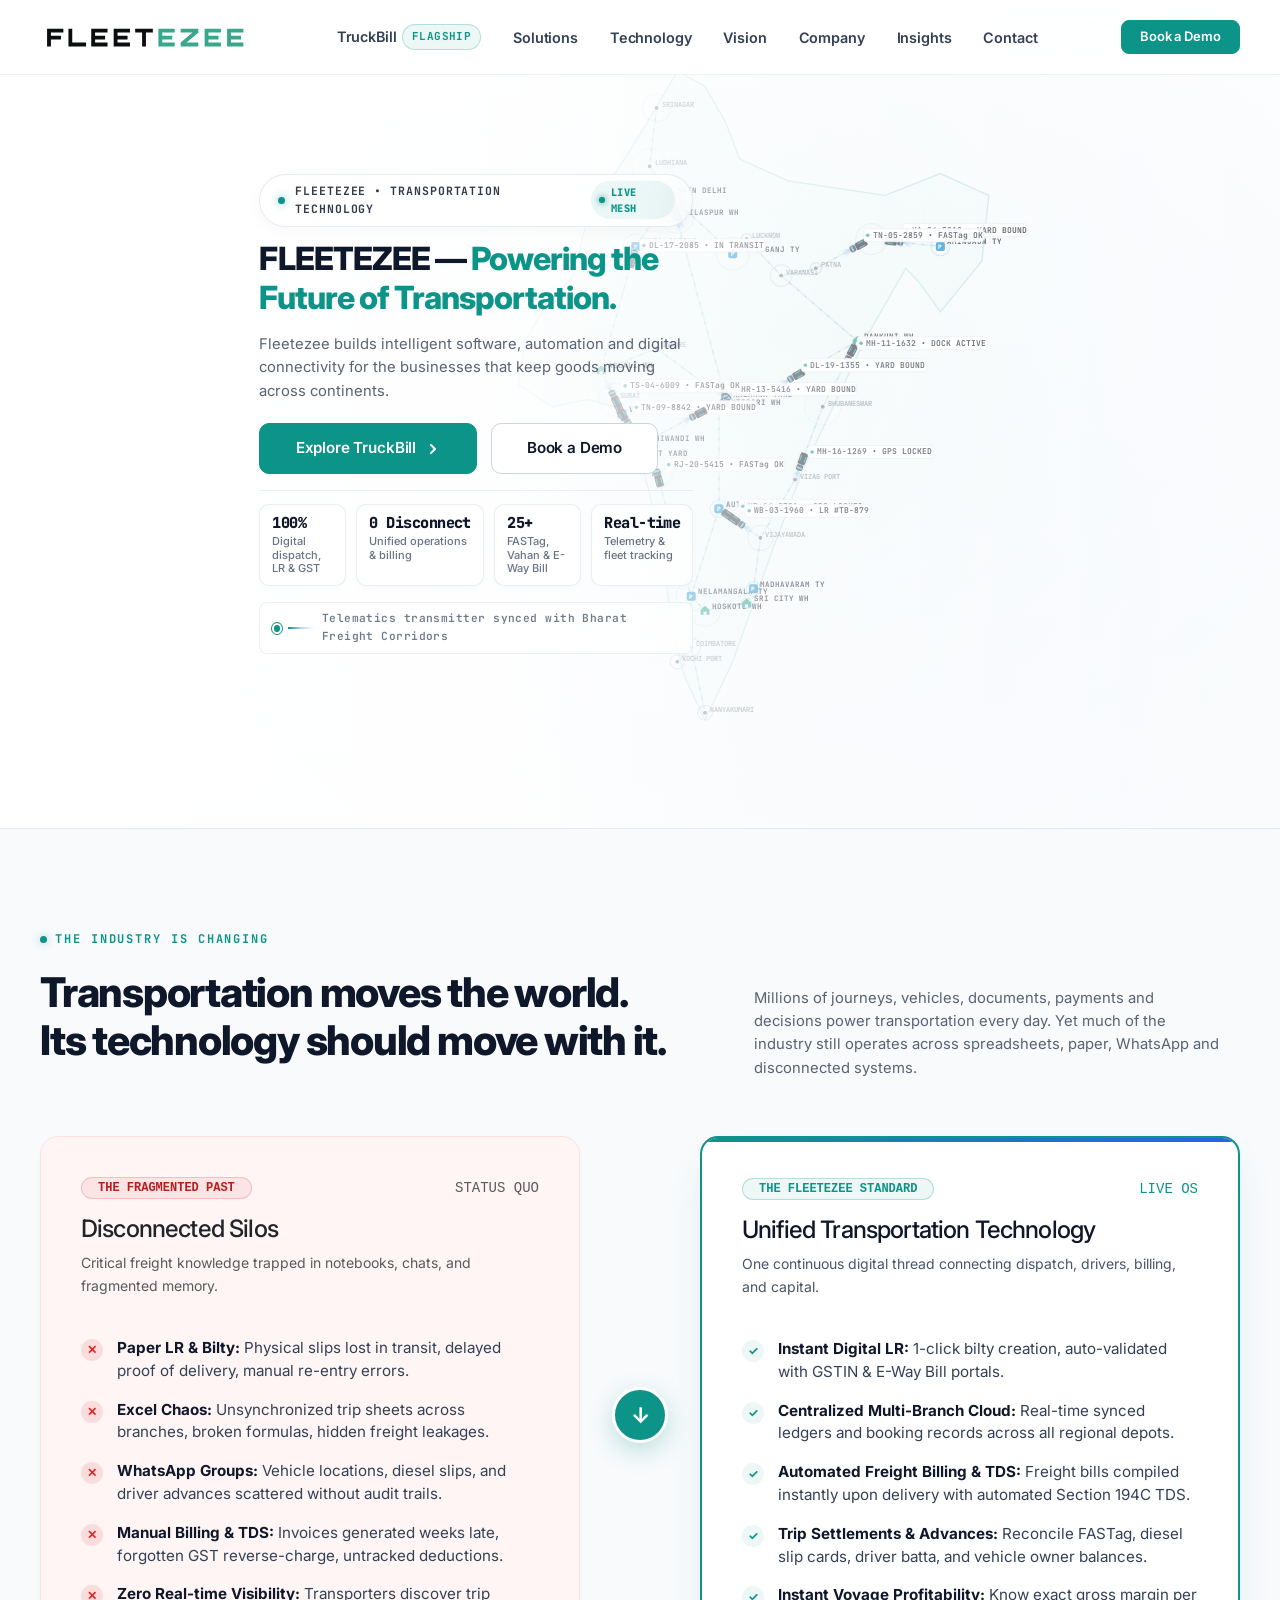
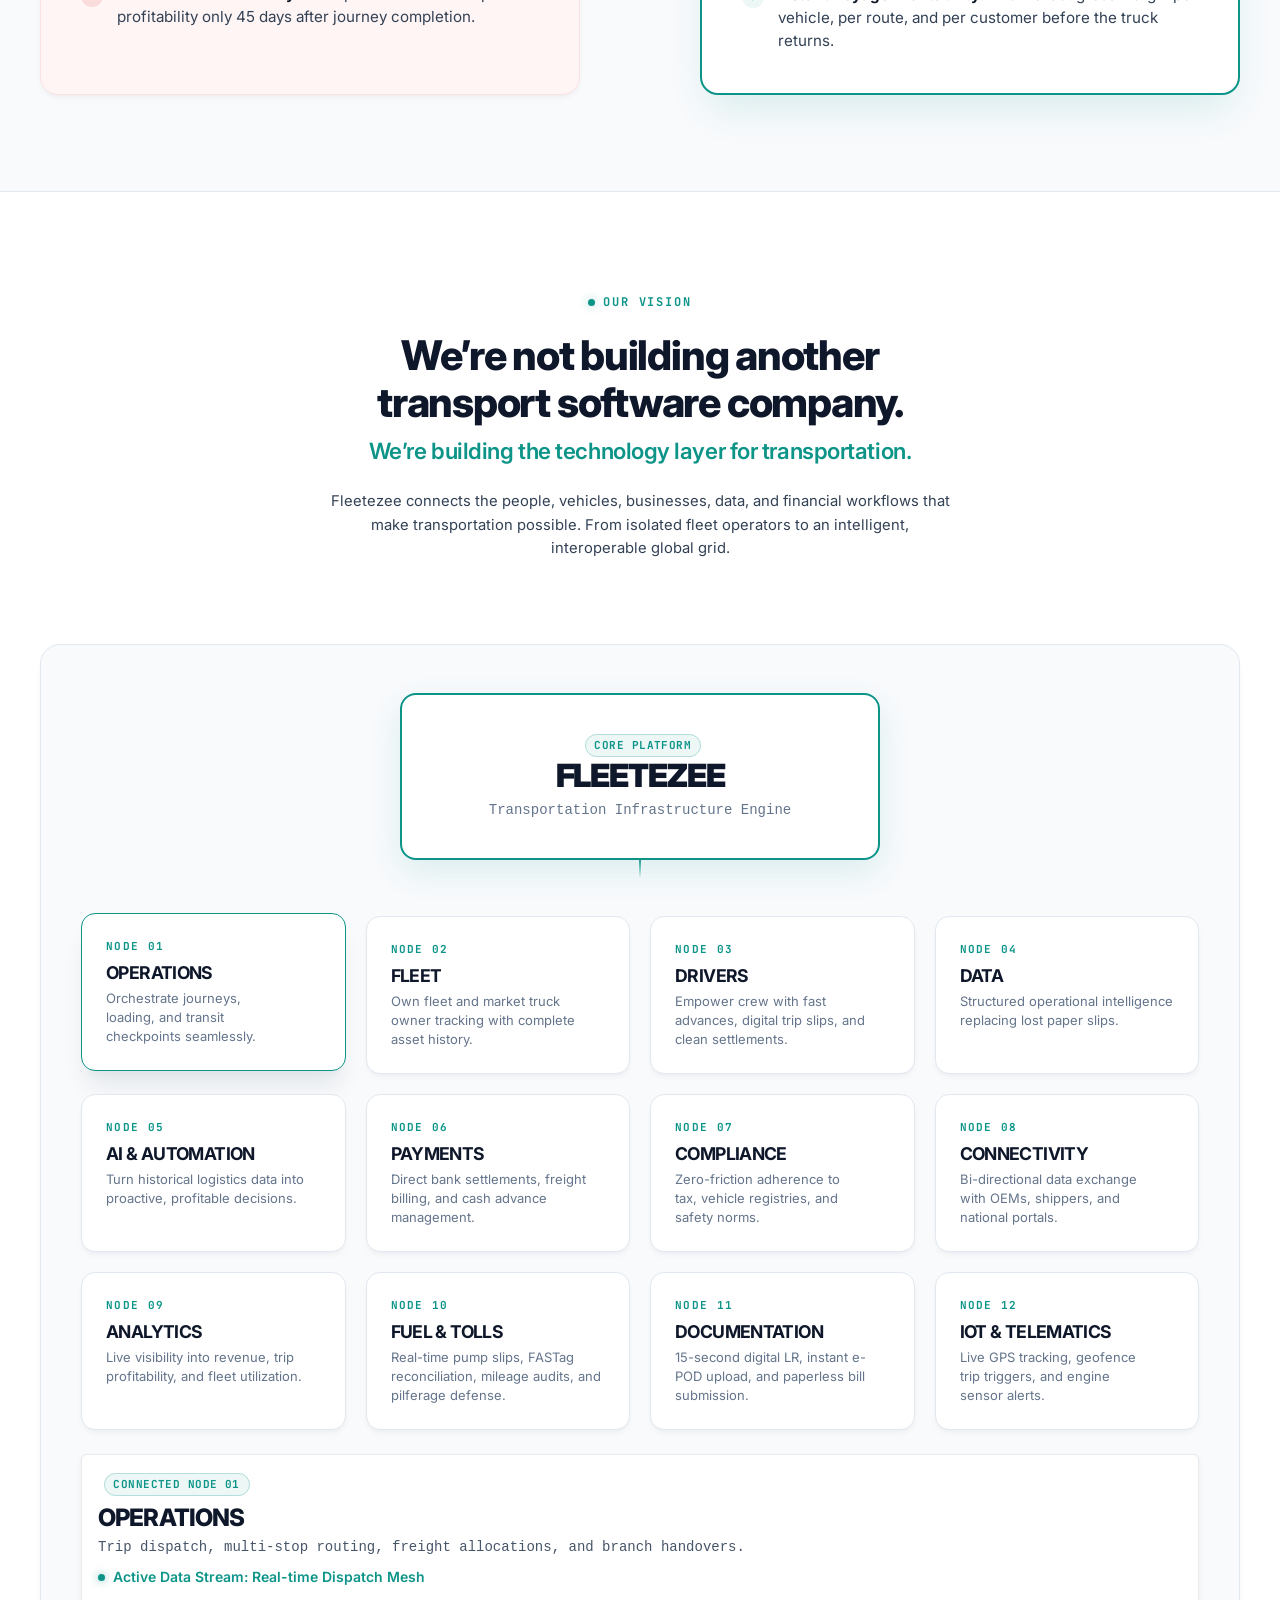
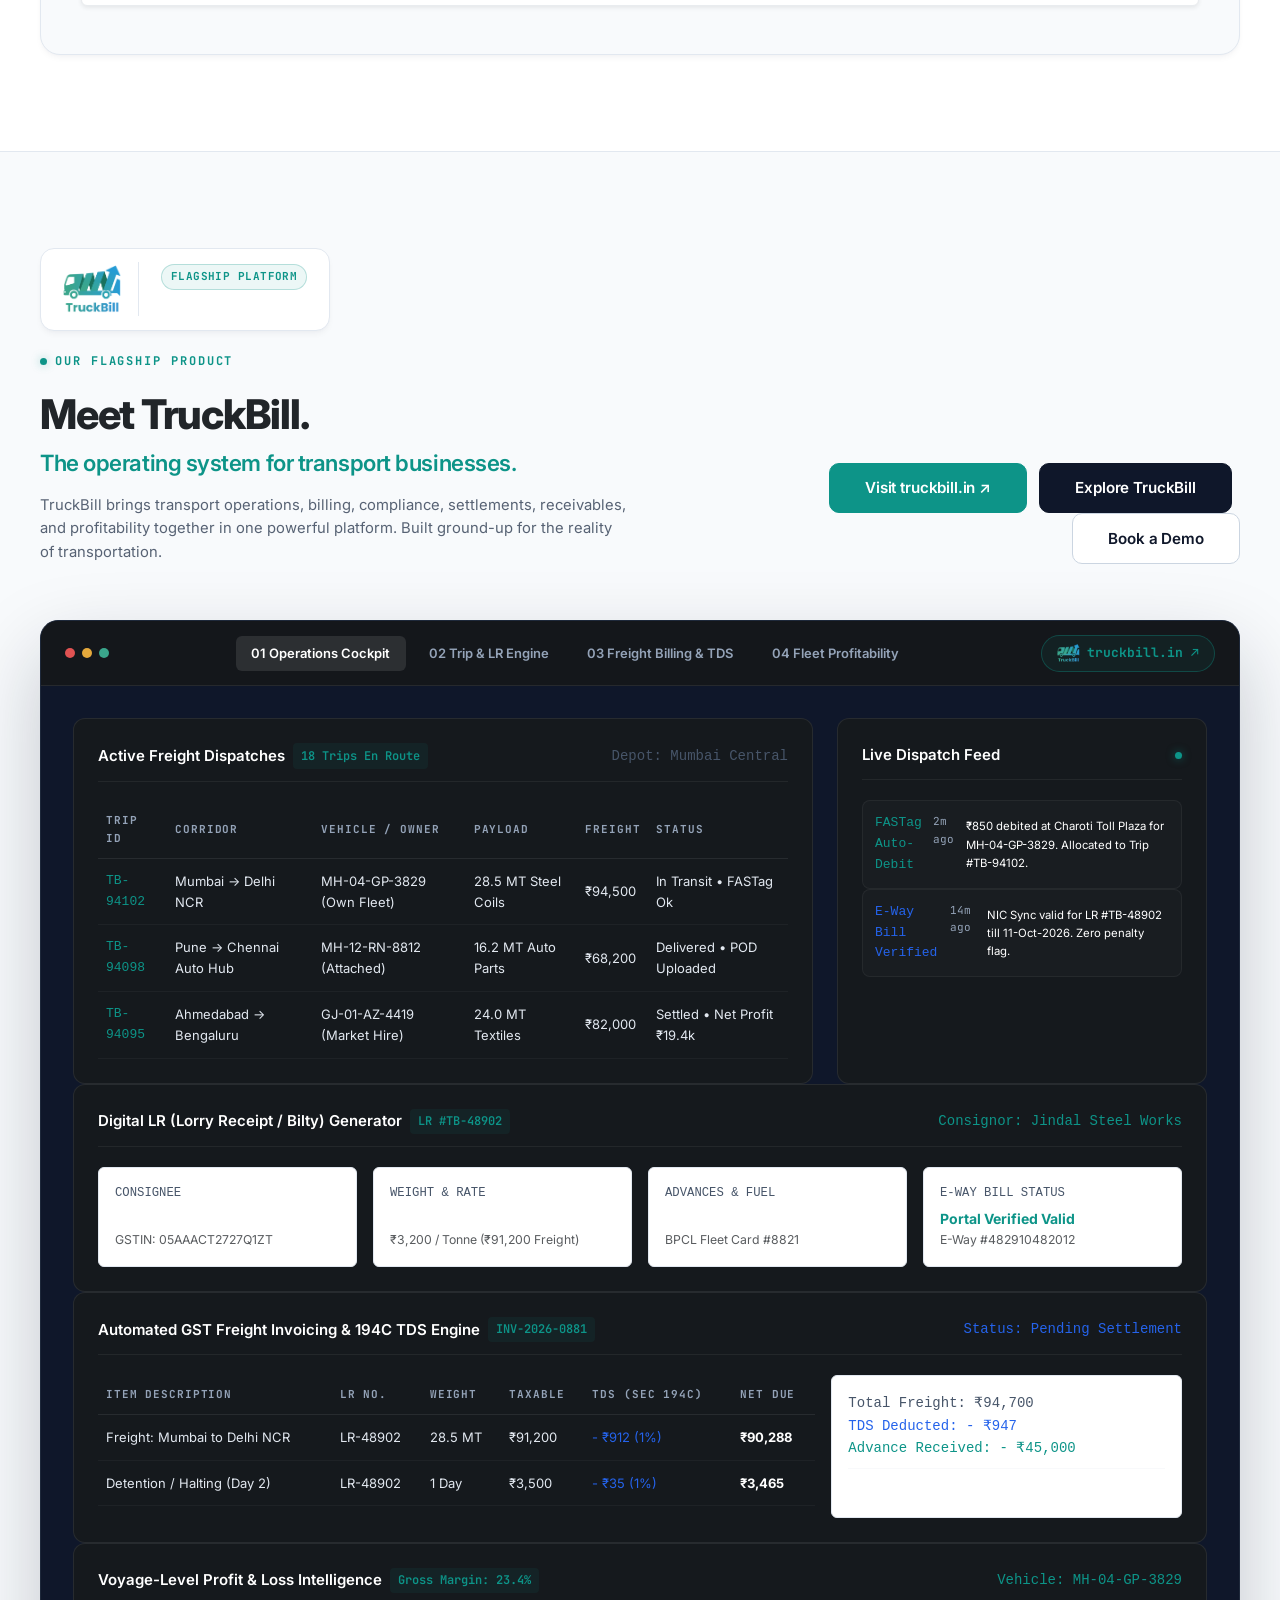
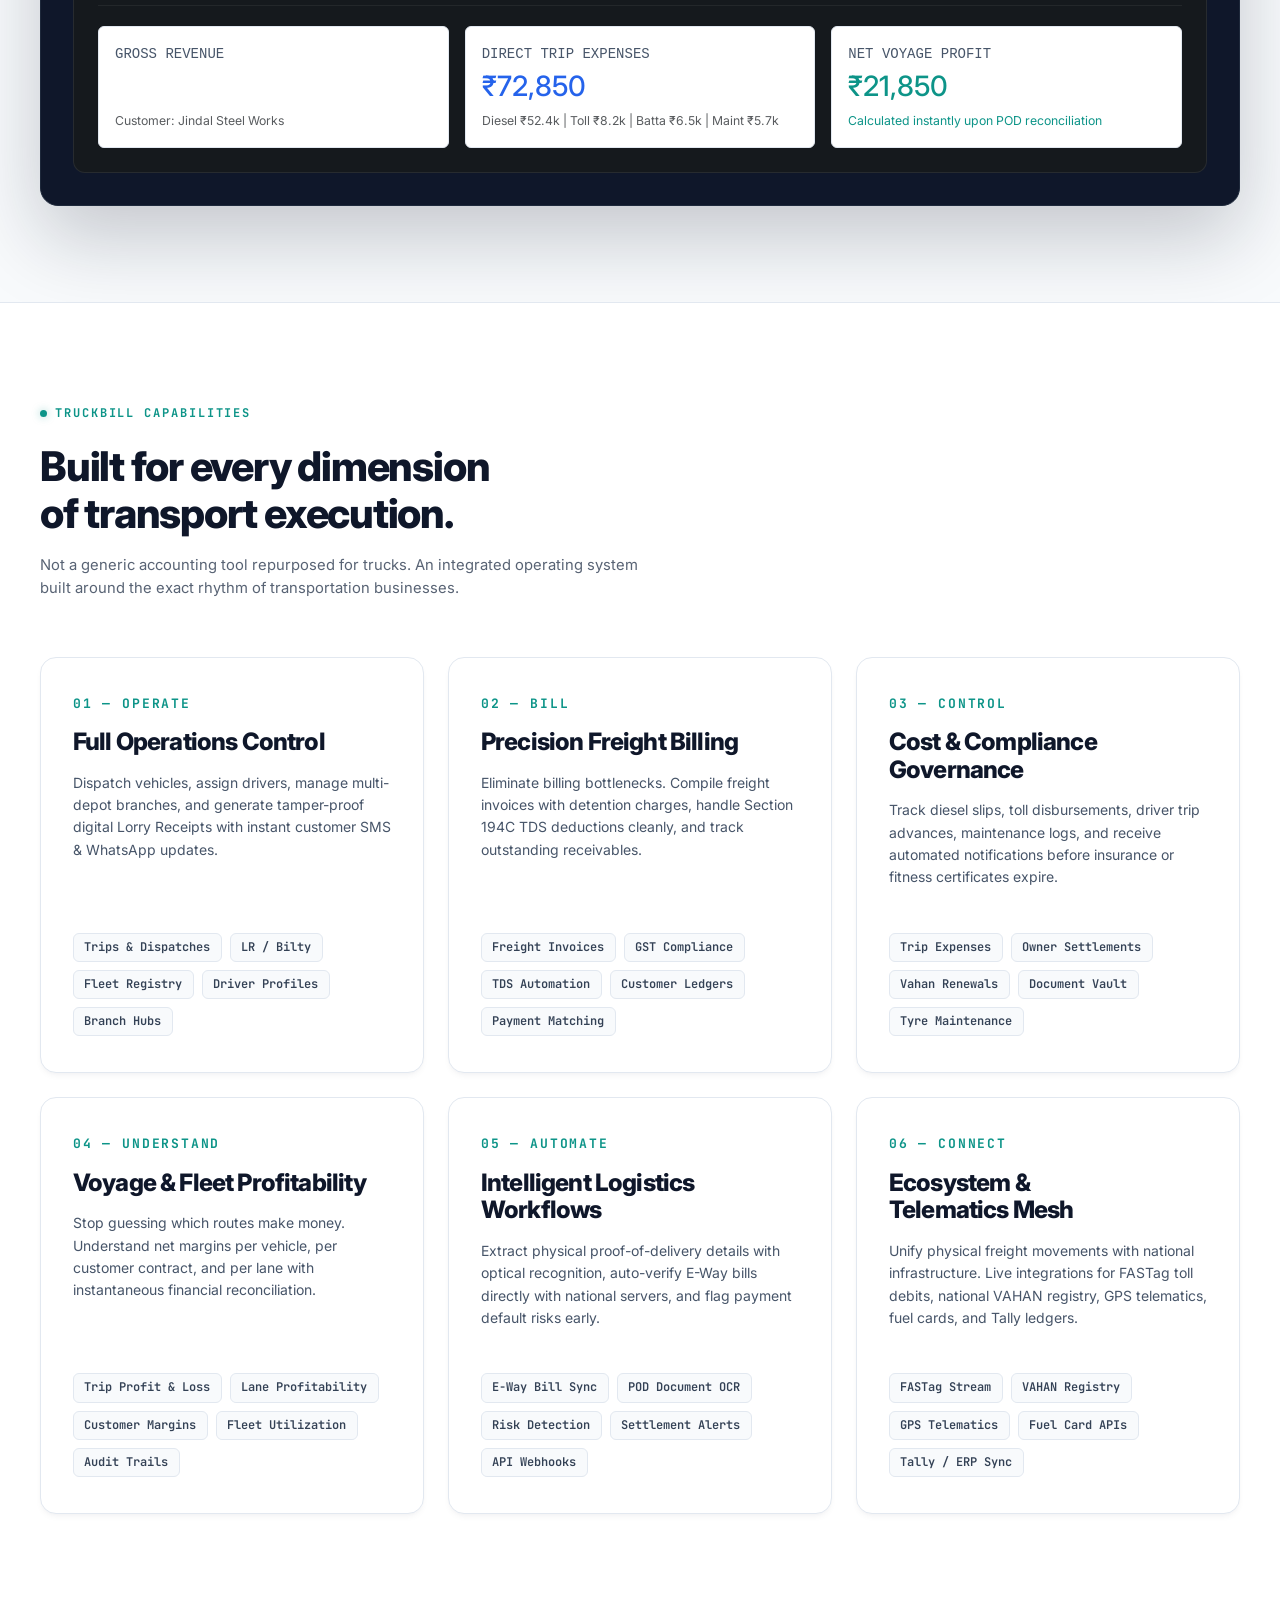
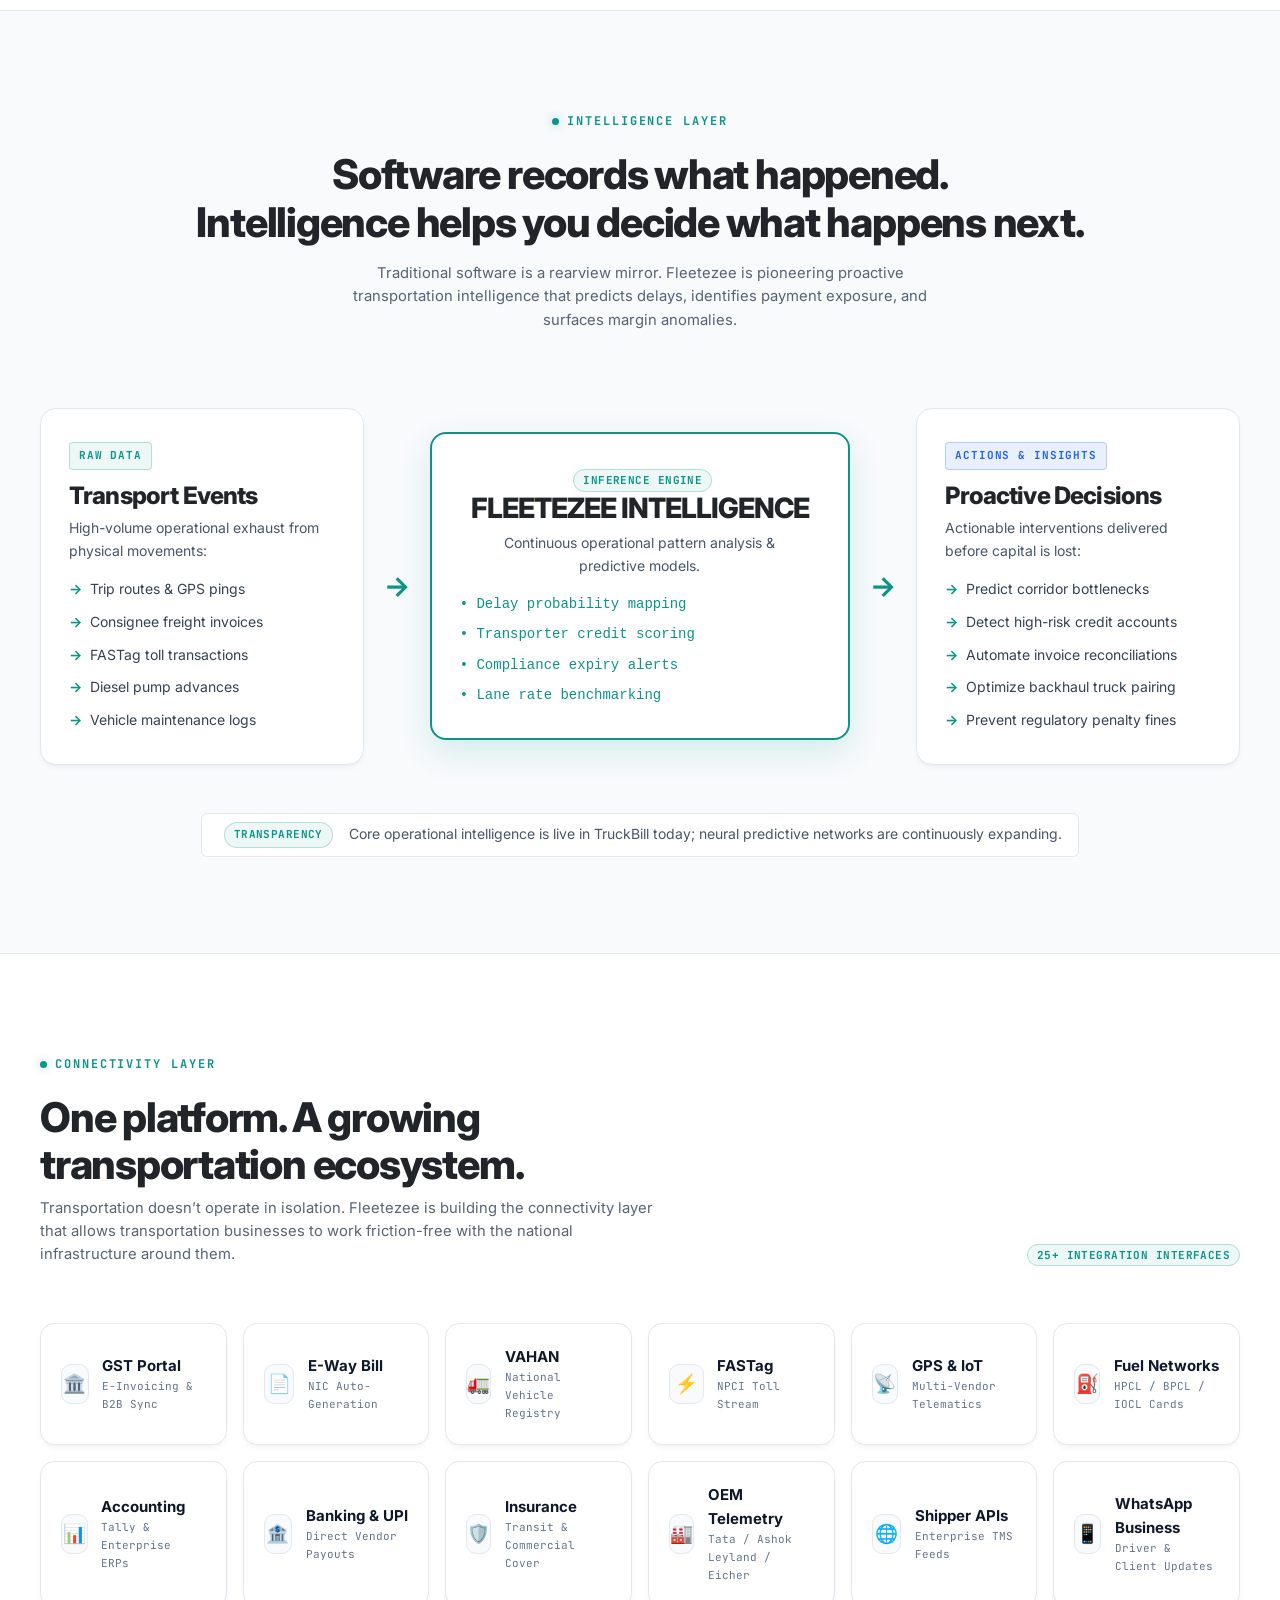
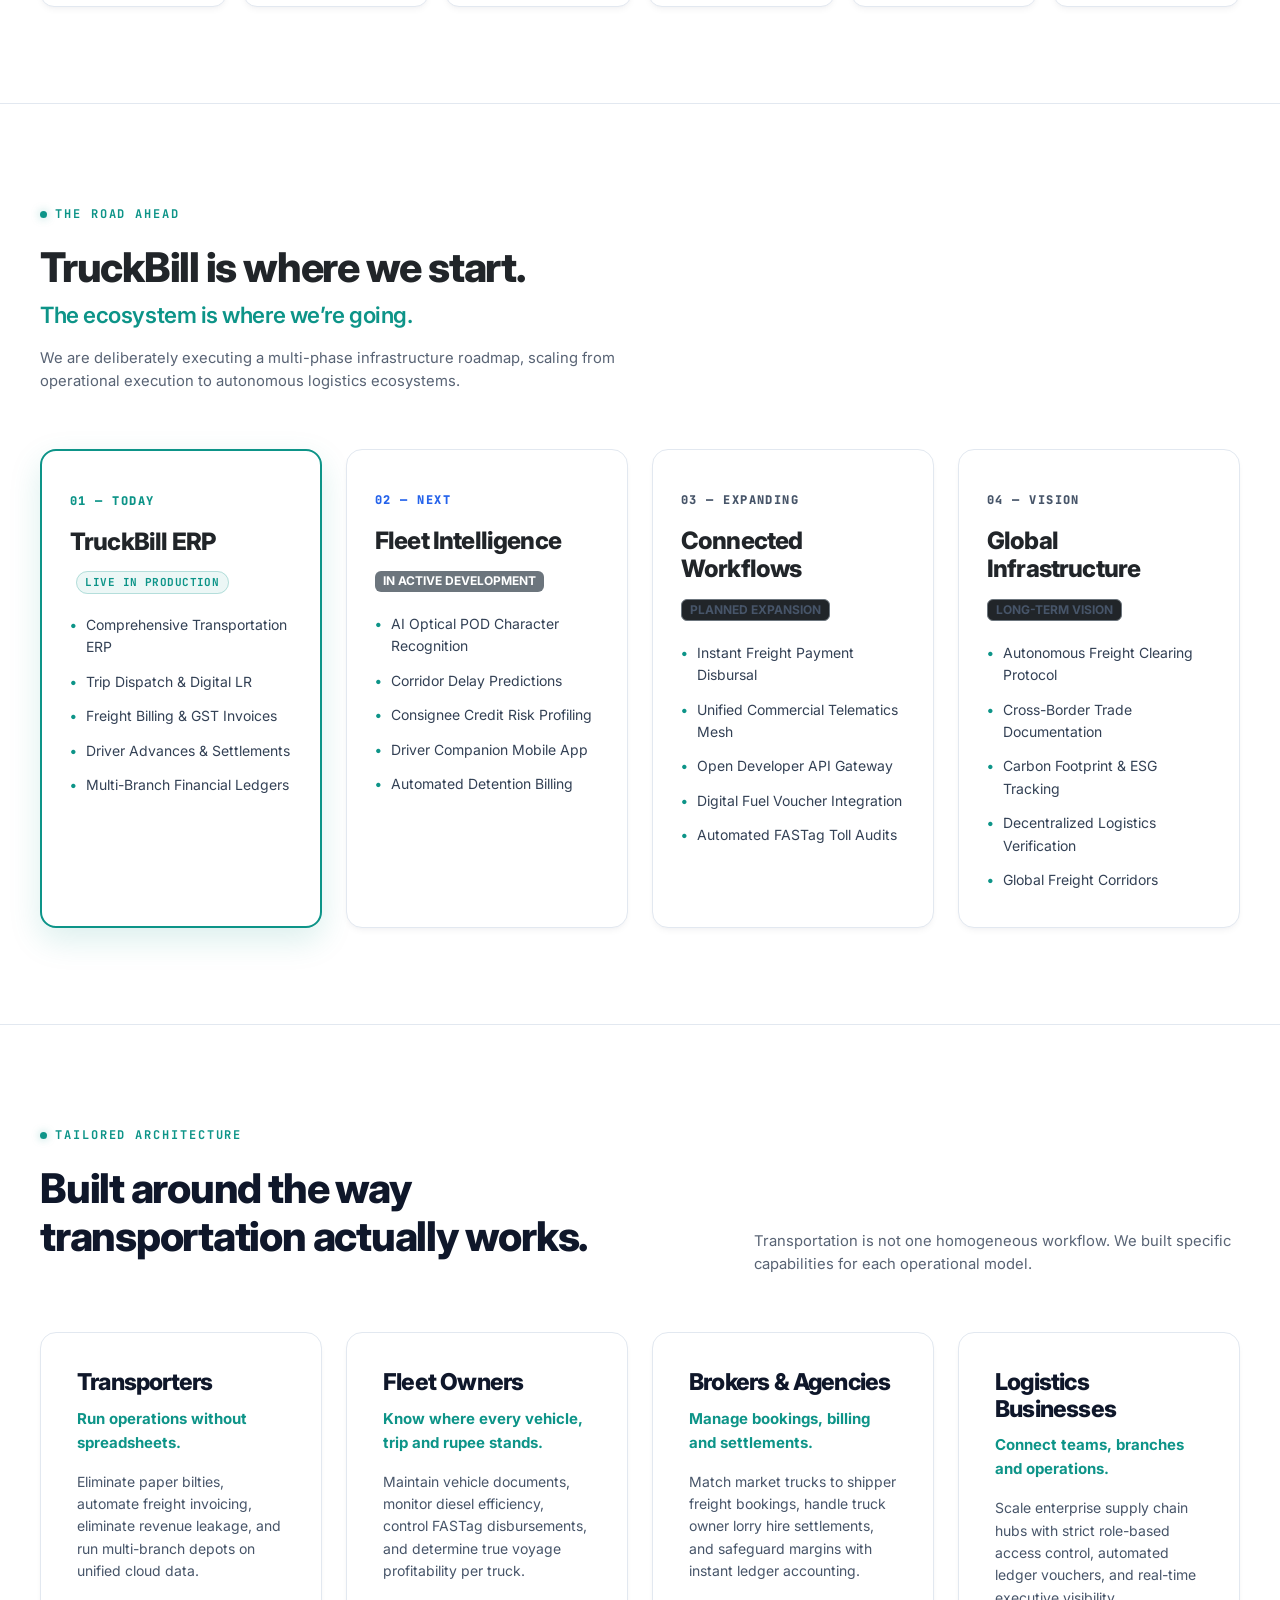
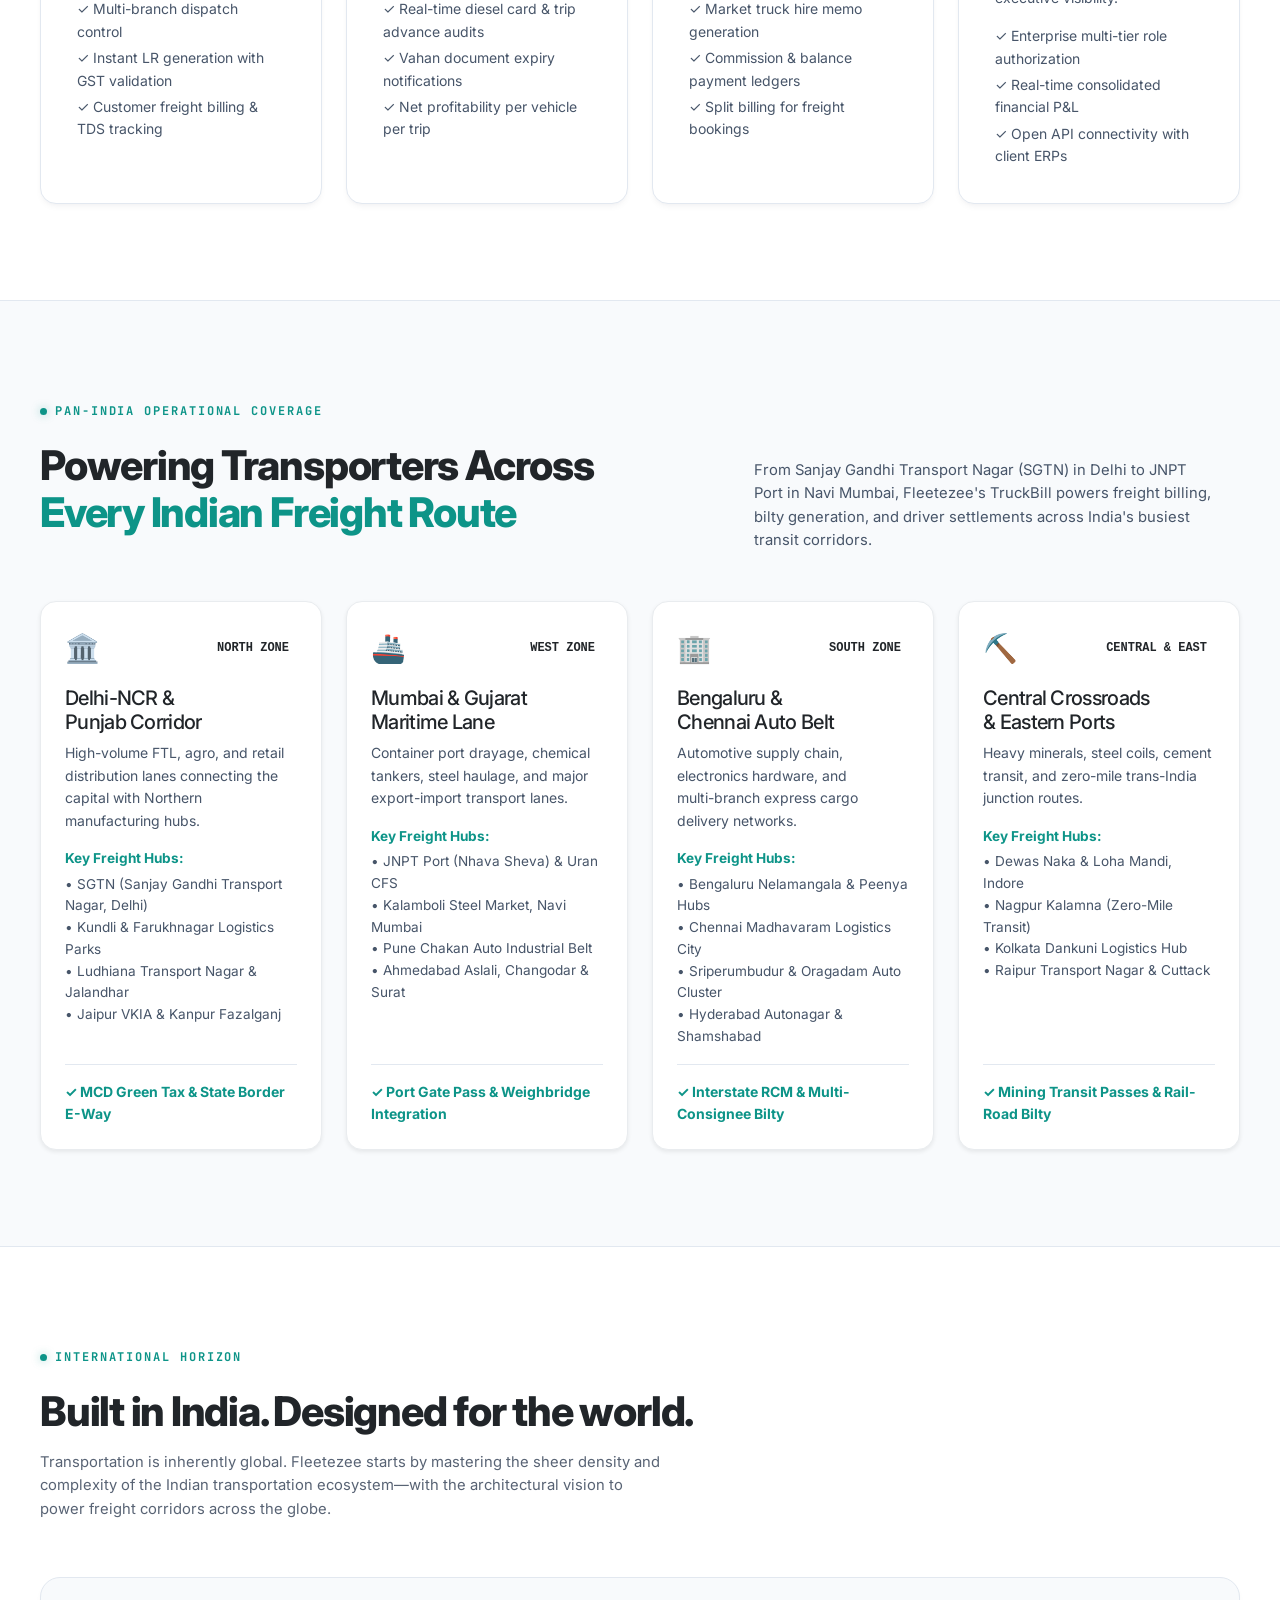
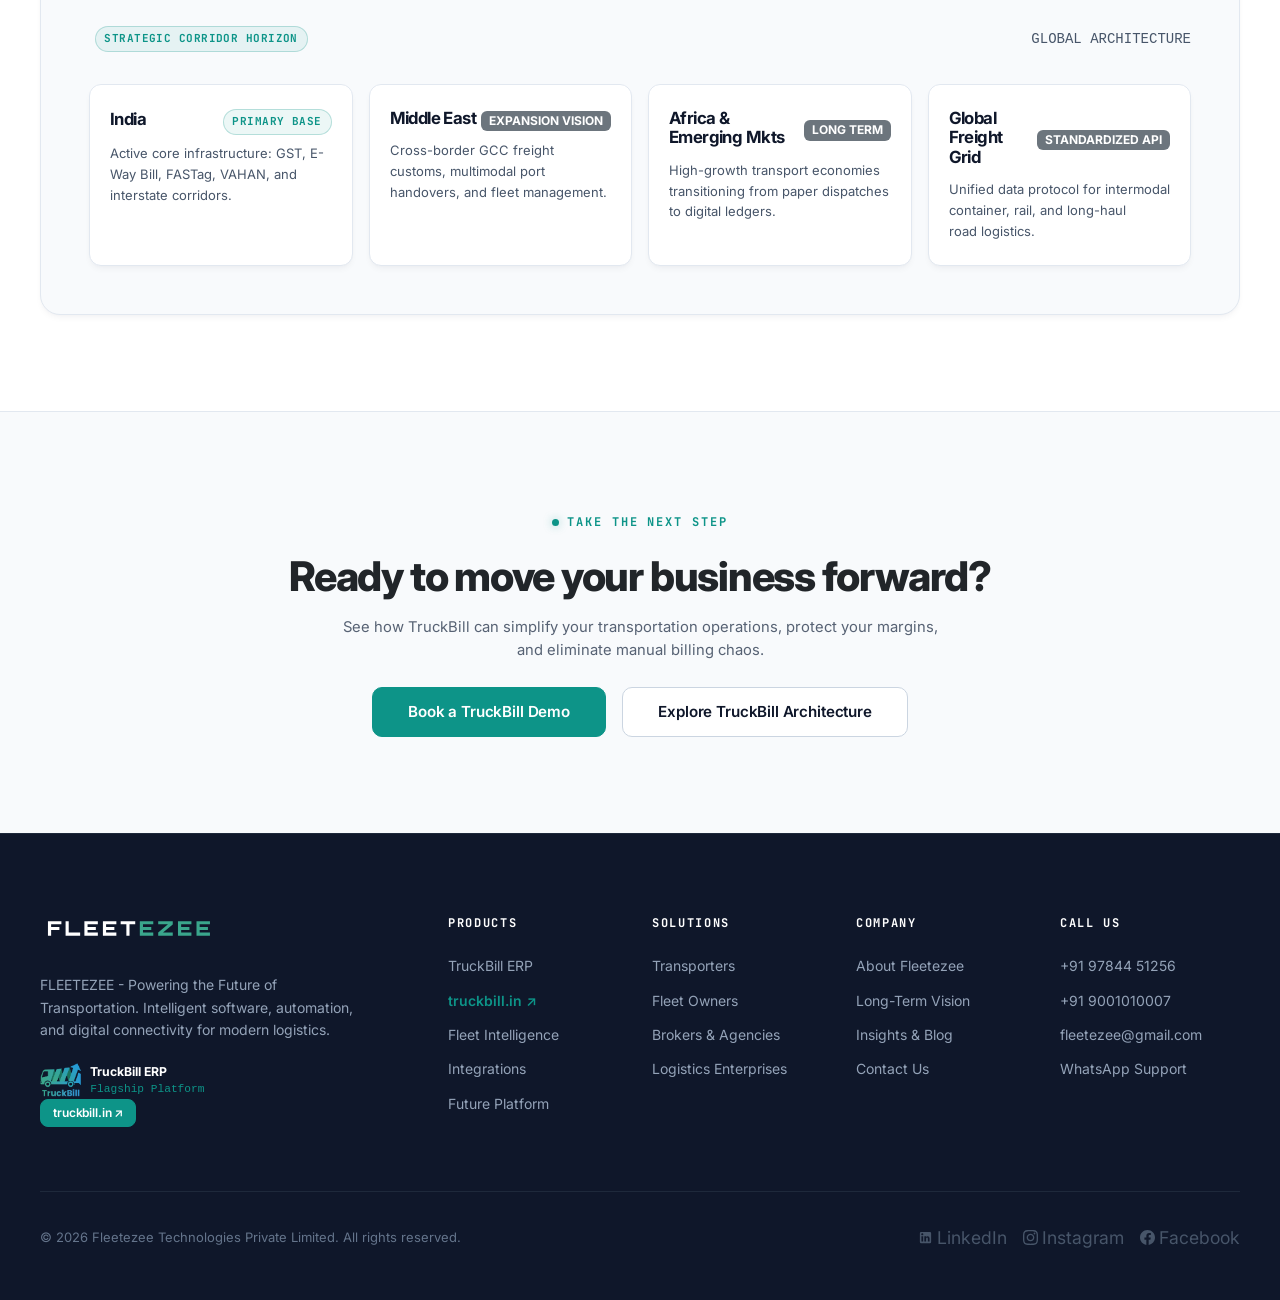
==== commit 5eb668da: "Show complete India in hero background with full width, moving trucks, warehouses [WH], truckyards [" ====
--- a/index.html
+++ b/index.html
@@ -286,7 +286,7 @@
             </h1>
 
             <!-- Supporting Paragraph with Modern Translucent Slate -->
-            <p class="hero-lead-text mb-4">
+            <p class="hero-lead-text mb-3">
               Fleetezee builds intelligent software, automation and digital connectivity for the businesses that keep goods moving across continents.
             </p>
 
--- a/assets/css/main.css
+++ b/assets/css/main.css
@@ -148,12 +148,12 @@
   box-shadow: 0 0 8px rgba(13, 148, 136, 0.4);
 }
 
-/* Display Headings (Refined Grand & Classy Proportions) */
+/* Display Headings (Refined Grand & Classy First-Fold Consistency Across All Pages) */
 .display-hero {
-  font-size: clamp(2rem, 3.4vw, 3.15rem);
+  font-size: clamp(1.75rem, 2.5vw, 2.35rem);
   font-weight: 800;
   letter-spacing: -0.03em;
-  line-height: 1.18;
+  line-height: 1.2;
   color: var(--fz-slate-900);
 }
 
@@ -173,12 +173,13 @@
   color: var(--tb-teal);
 }
 
-.lead-text {
-  font-size: clamp(1rem, 1.25vw, 1.125rem);
-  line-height: 1.68;
-  color: rgba(51, 65, 85, 0.82);
+.lead-text,
+.hero-lead-text {
+  font-size: clamp(0.925rem, 1.1vw, 1.05rem);
+  line-height: 1.58;
+  color: rgba(51, 65, 85, 0.82) !important;
   font-weight: 400;
-  max-width: 640px;
+  max-width: 620px;
 }
 
 /* Modern Section Architecture (Crisp White / Soft Light Slate) */
--- a/assets/css/components.css
+++ b/assets/css/components.css
@@ -4,34 +4,35 @@
    ========================================================================== */
 
 /* --------------------------------------------------------------------------
-   1. HERO SECTION & STANDARDIZED TELEMATICS CONSOLE
+   1. HERO SECTION ARCHITECTURE (STRICT FIRST FOLD VIEWPORT CONFINED)
    -------------------------------------------------------------------------- */
-.hero-section {
-  position: relative;
-  min-height: 520px;
-  display: flex;
-  align-items: center;
-  padding-top: 6.5rem;
-  padding-bottom: 3.5rem;
+.hero-section,
+.page-hero-section {
+  position: relative;
+  /* Strictly confined to the first fold of the screen on all desktop viewports */
+  height: calc(100vh - 72px);
+  min-height: 500px;
+  max-height: calc(100vh - 72px);
+  display: flex;
+  align-items: center;
+  padding-top: 1.25rem;
+  padding-bottom: 1.25rem;
   background-color: #FFFFFF;
   background-image: 
-    radial-gradient(circle at 75% 35%, rgba(13, 148, 136, 0.05) 0%, rgba(37, 99, 235, 0.02) 45%, transparent 75%),
+    radial-gradient(circle at 60% 40%, rgba(13, 148, 136, 0.05) 0%, rgba(37, 99, 235, 0.02) 45%, transparent 75%),
     linear-gradient(180deg, #FFFFFF 0%, #F8FAFC 100%);
   overflow: hidden;
 }
 
-.page-hero-section {
-  position: relative;
-  min-height: 480px;
-  display: flex;
-  align-items: center;
-  padding-top: 6.5rem;
-  padding-bottom: 3.5rem;
-  background-color: #FFFFFF;
-  background-image: 
-    radial-gradient(circle at 75% 35%, rgba(13, 148, 136, 0.05) 0%, rgba(37, 99, 235, 0.02) 45%, transparent 75%),
-    linear-gradient(180deg, #FFFFFF 0%, #F8FAFC 100%);
-  overflow: hidden;
+@media (max-width: 991px) {
+  .hero-section,
+  .page-hero-section {
+    height: auto;
+    min-height: calc(100svh - 68px);
+    max-height: none;
+    padding-top: 5.5rem;
+    padding-bottom: 3rem;
+  }
 }
 
 /* Full-bleed seamless background canvas across the whole hero */
@@ -47,7 +48,7 @@
   pointer-events: none;
 }
 
-/* Soft horizontal gradient vignette keeping left text area pure & crystal clear, while revealing moving trucks on the right */
+/* Soft horizontal vignette protecting foreground typography while letting full-width India map & moving trucks shine through */
 .hero-vignette {
   position: absolute;
   top: 0;
@@ -55,10 +56,10 @@
   width: 100%;
   height: 100%;
   background: linear-gradient(90deg, 
-    rgba(255, 255, 255, 0.98) 0%, 
-    rgba(255, 255, 255, 0.95) 42%, 
-    rgba(255, 255, 255, 0.45) 65%, 
-    rgba(255, 255, 255, 0.02) 100%
+    rgba(255, 255, 255, 0.96) 0%, 
+    rgba(255, 255, 255, 0.88) 38%, 
+    rgba(255, 255, 255, 0.48) 65%, 
+    rgba(255, 255, 255, 0.12) 100%
   );
   z-index: 2;
   pointer-events: none;
@@ -85,7 +86,7 @@
   font-weight: 700;
   color: rgba(15, 23, 42, 0.85);
   letter-spacing: 0.08em;
-  margin-bottom: 1.5rem;
+  margin-bottom: 0.85rem;
   box-shadow: 0 4px 16px -2px rgba(15, 23, 42, 0.04);
 }
 
@@ -134,8 +135,8 @@
 
 /* Refined Grand Classy Hero Typography */
 .hero-lead-text {
-  font-size: clamp(1rem, 1.35vw, 1.125rem);
-  line-height: 1.68;
+  font-size: clamp(0.925rem, 1.1vw, 1.05rem);
+  line-height: 1.58;
   color: rgba(51, 65, 85, 0.82) !important;
   font-weight: 400;
   max-width: 600px;
@@ -145,14 +146,14 @@
   display: flex;
   align-items: center;
   flex-wrap: wrap;
-  gap: 1rem;
-  margin-top: 2rem;
+  gap: 0.85rem;
+  margin-top: 1.25rem;
 }
 
 /* Translucent Frosted Glass Metric Strip (Compact & Low-Profile) */
 .hero-metrics-strip {
-  margin-top: 1.5rem;
-  padding-top: 1rem;
+  margin-top: 1.15rem;
+  padding-top: 0.85rem;
   border-top: 1px solid rgba(226, 232, 240, 0.7);
   display: grid;
   grid-template-columns: repeat(4, 1fr);
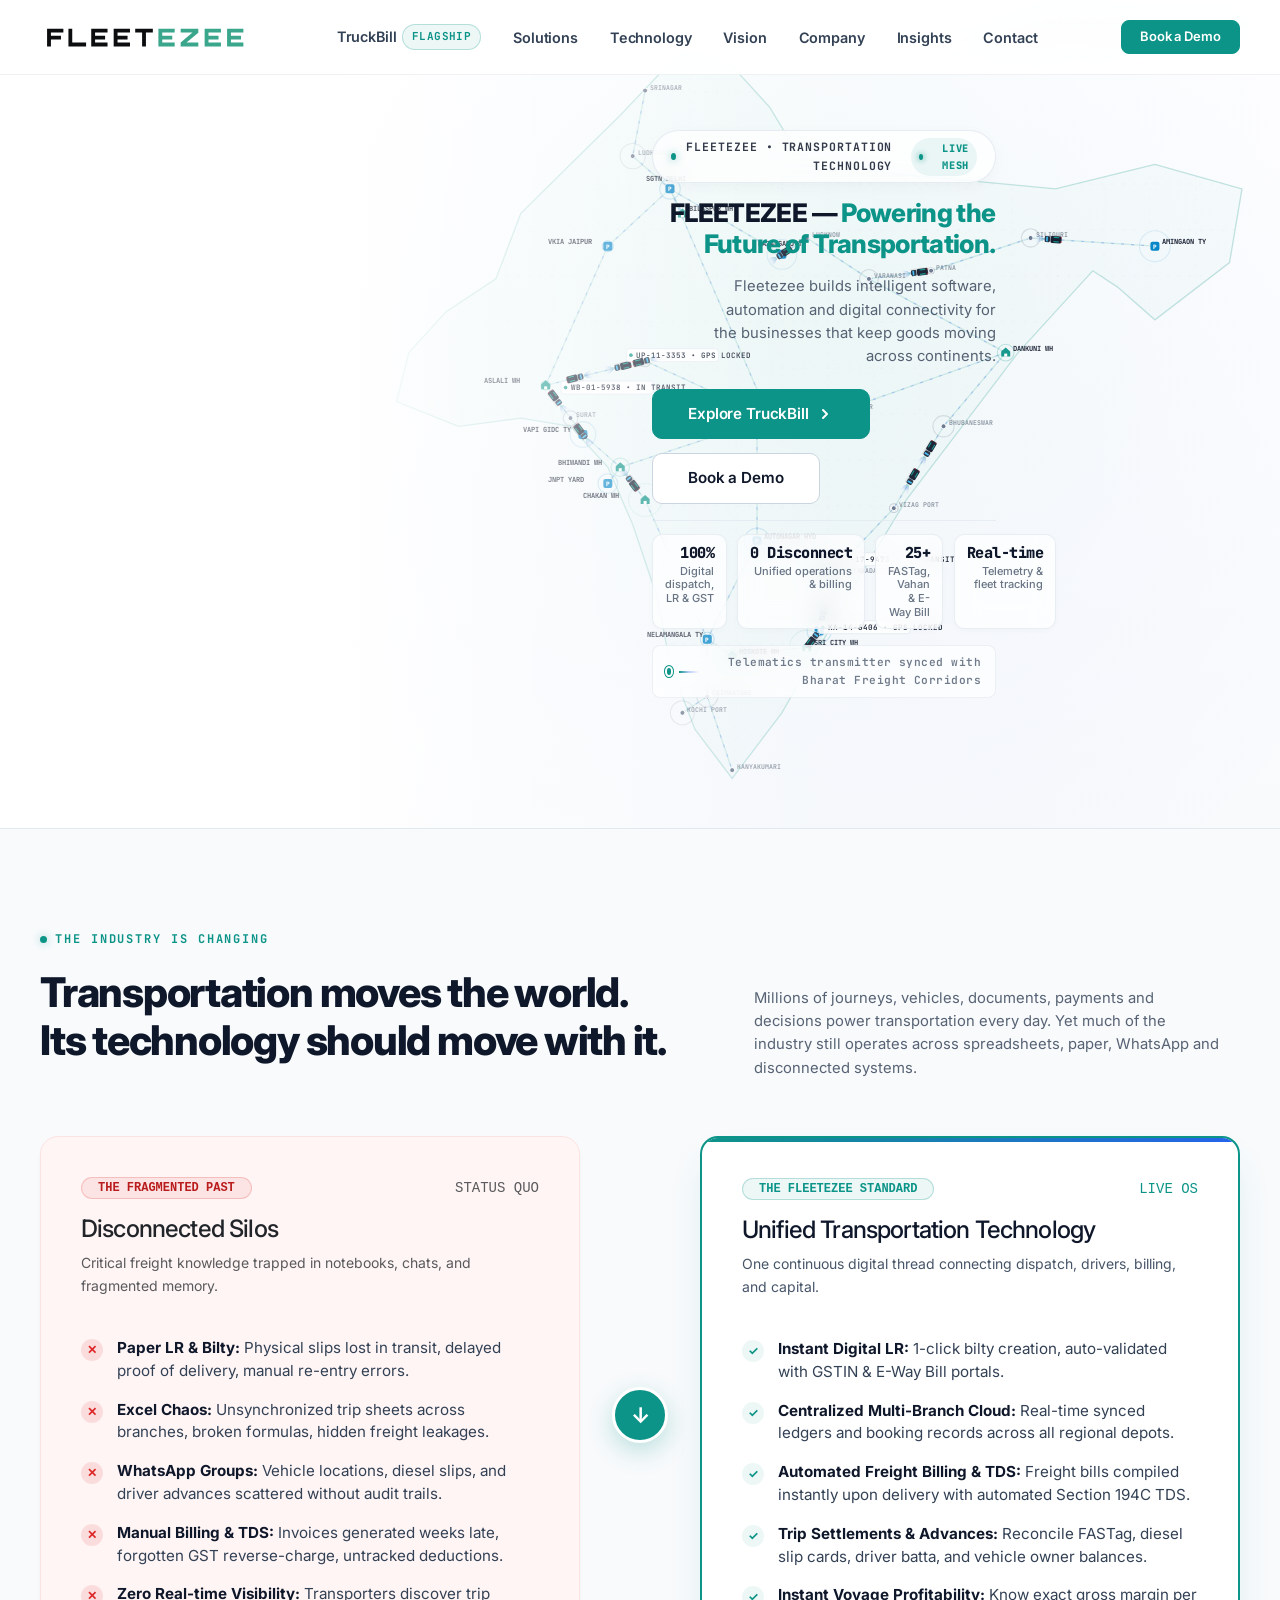
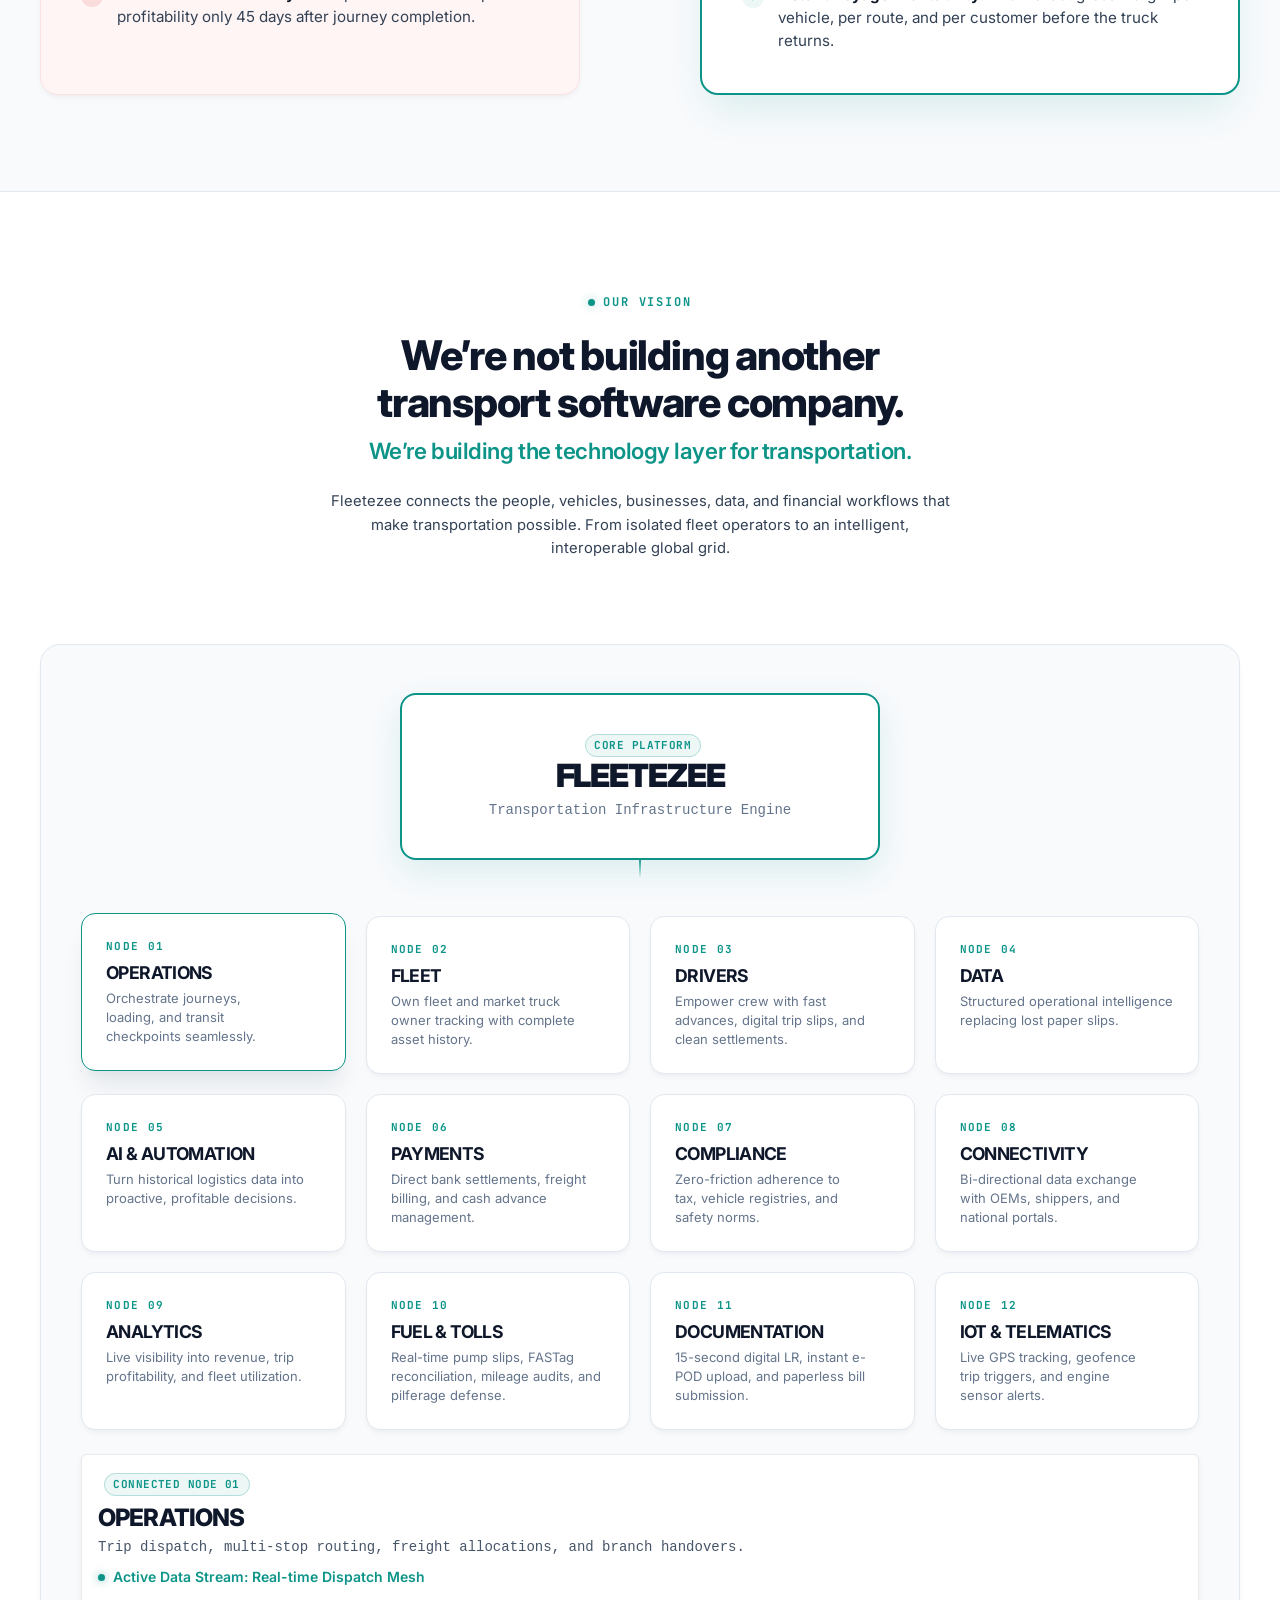
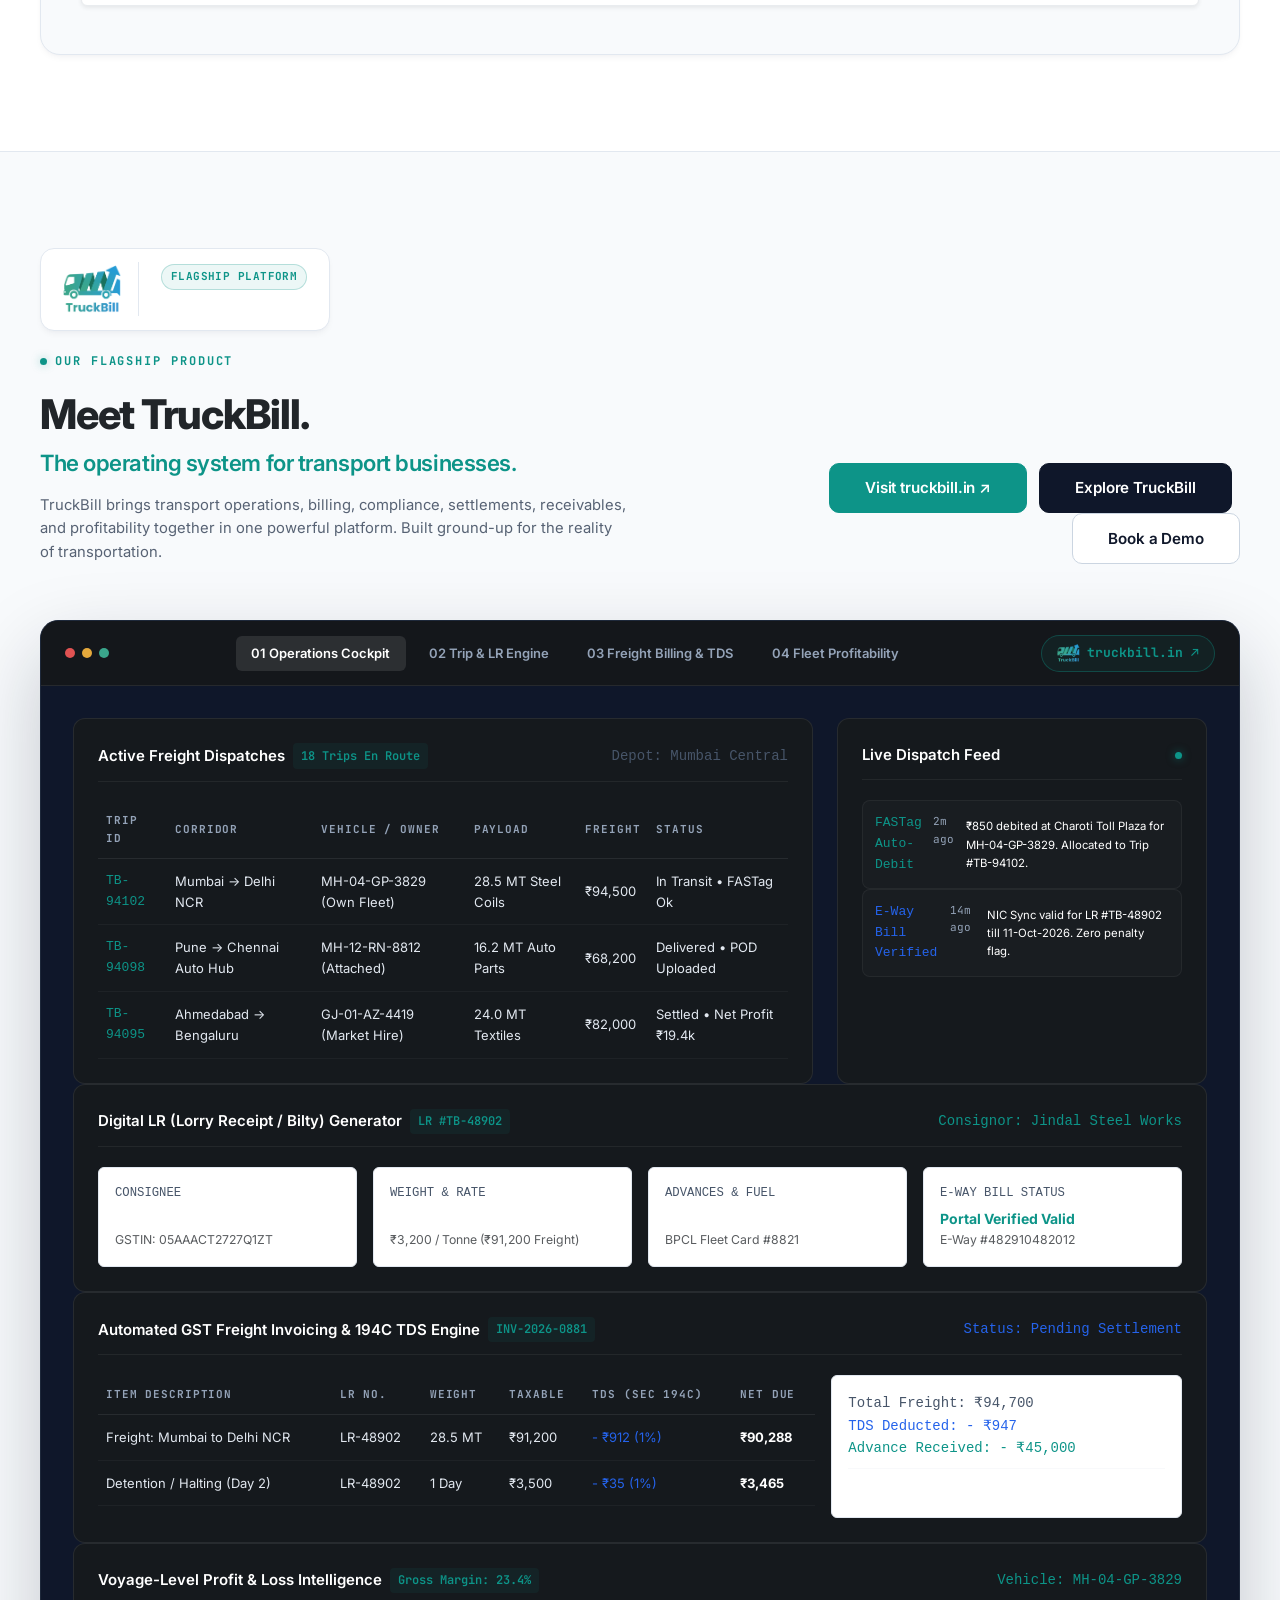
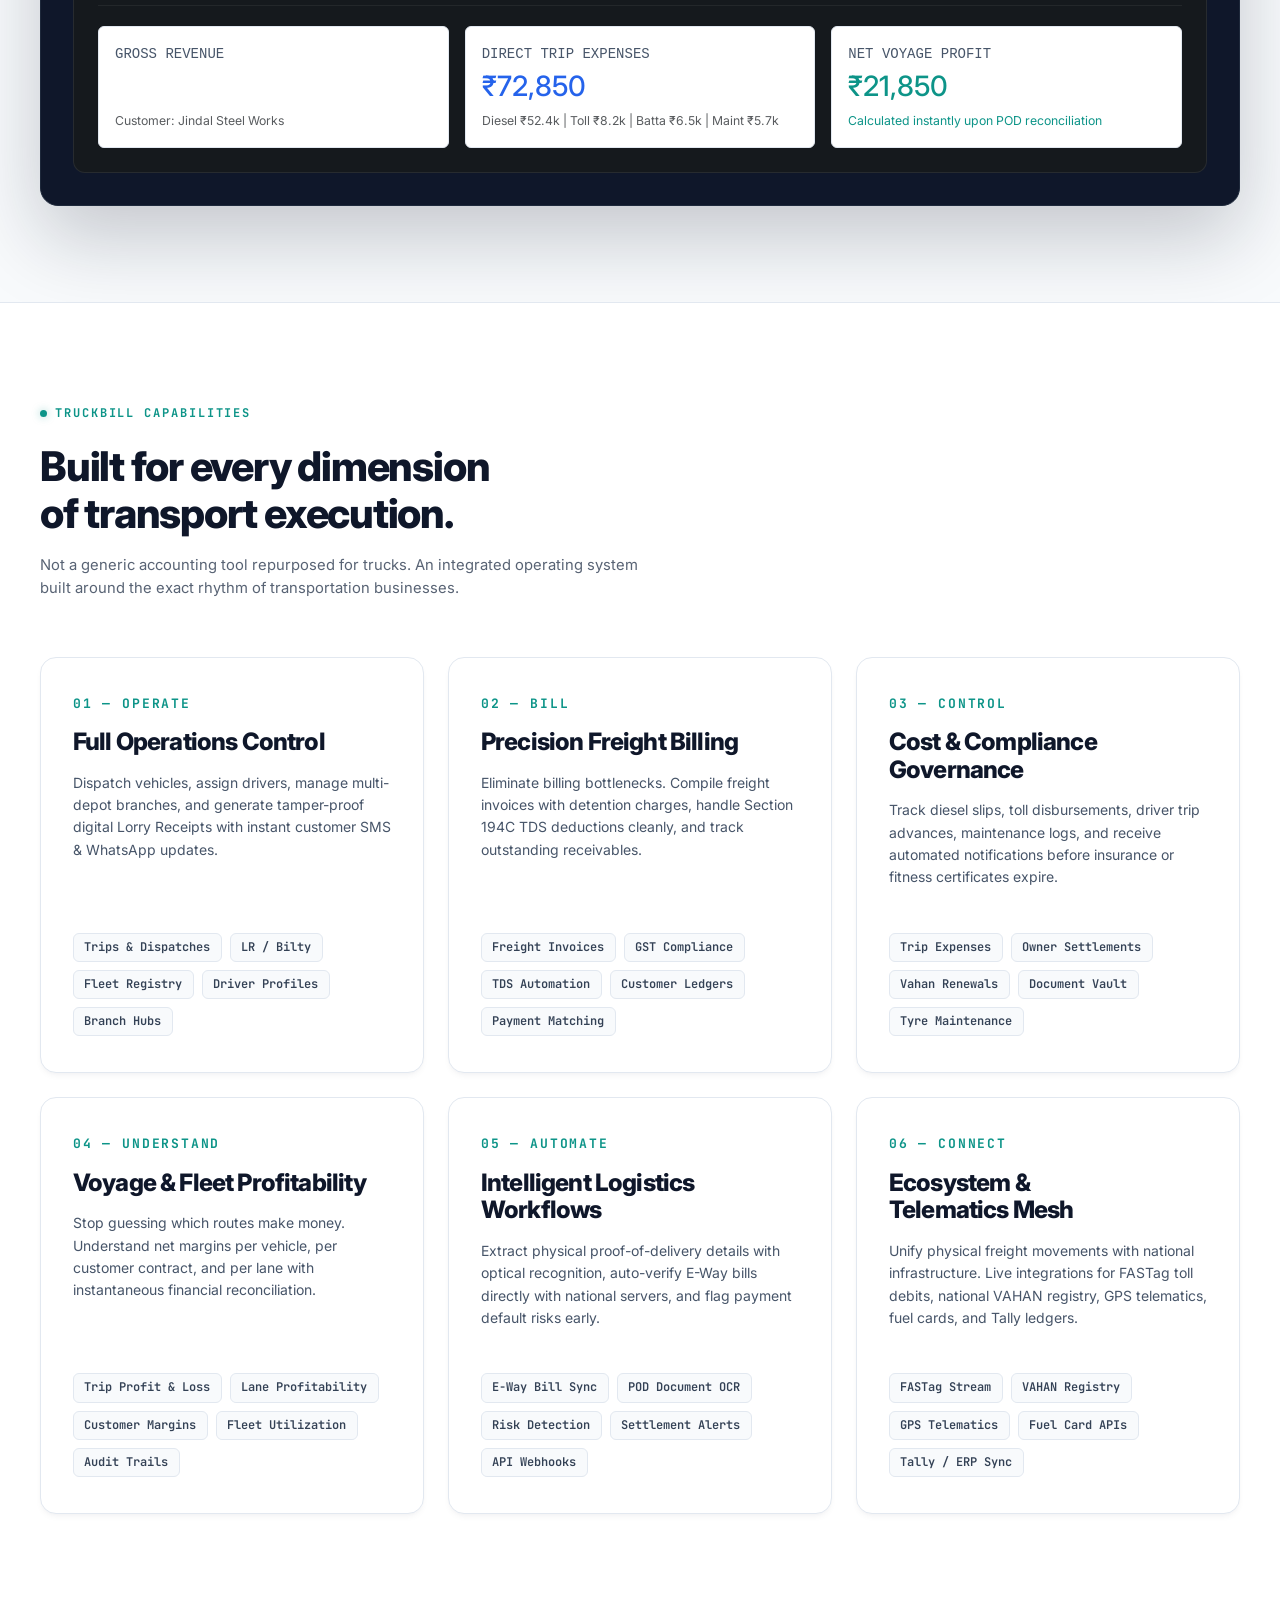
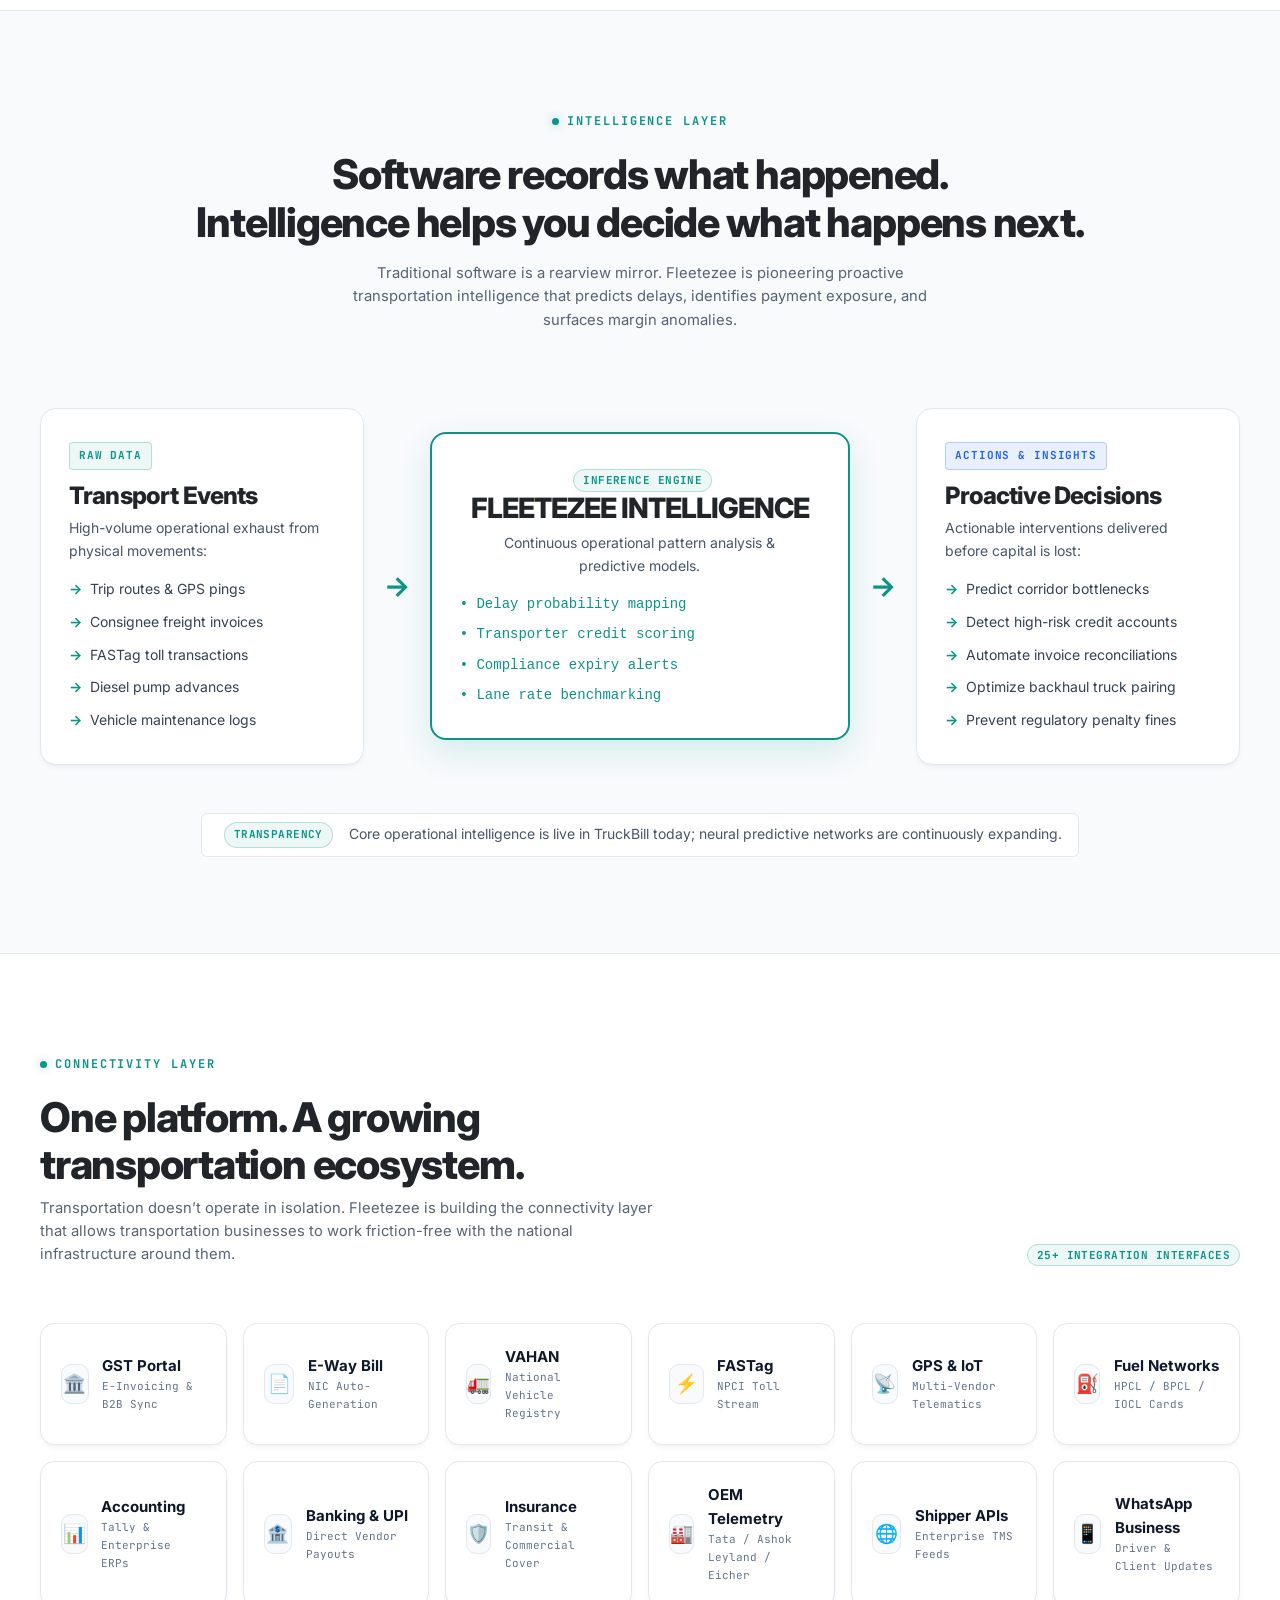
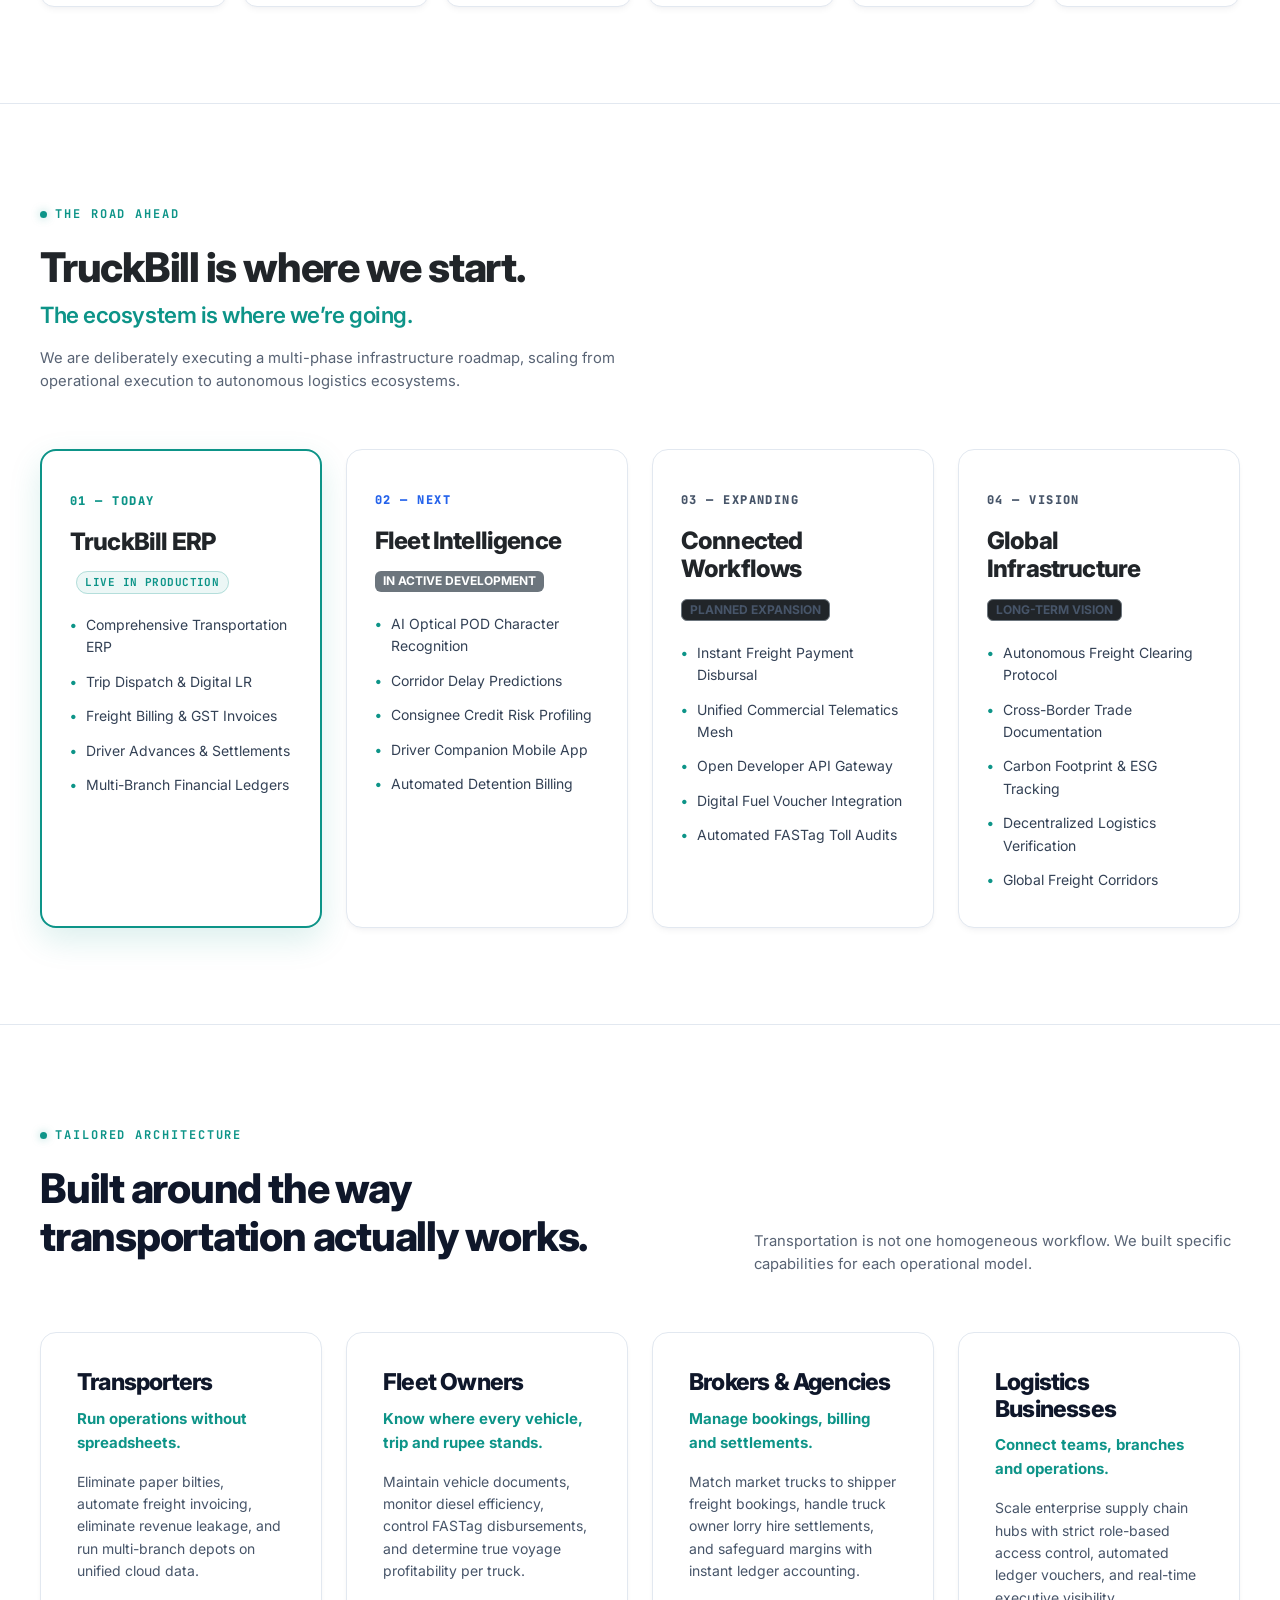
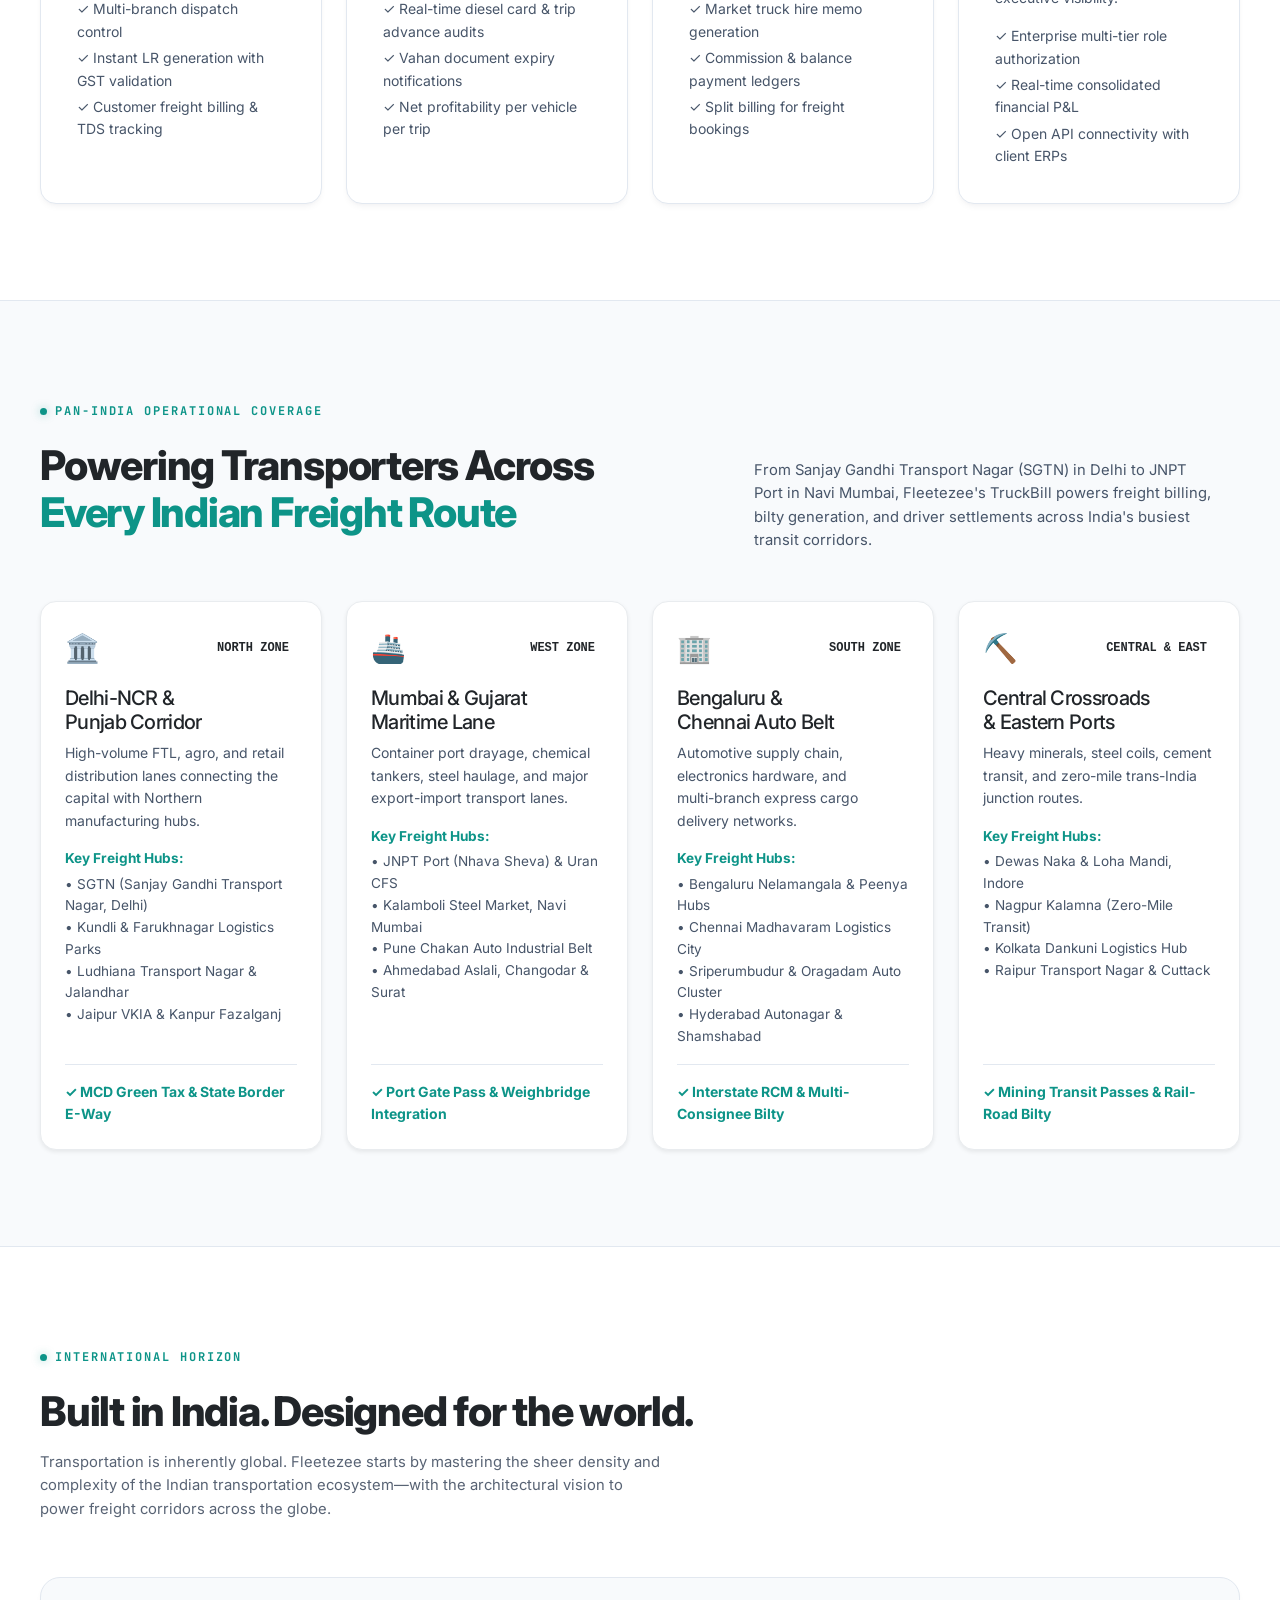
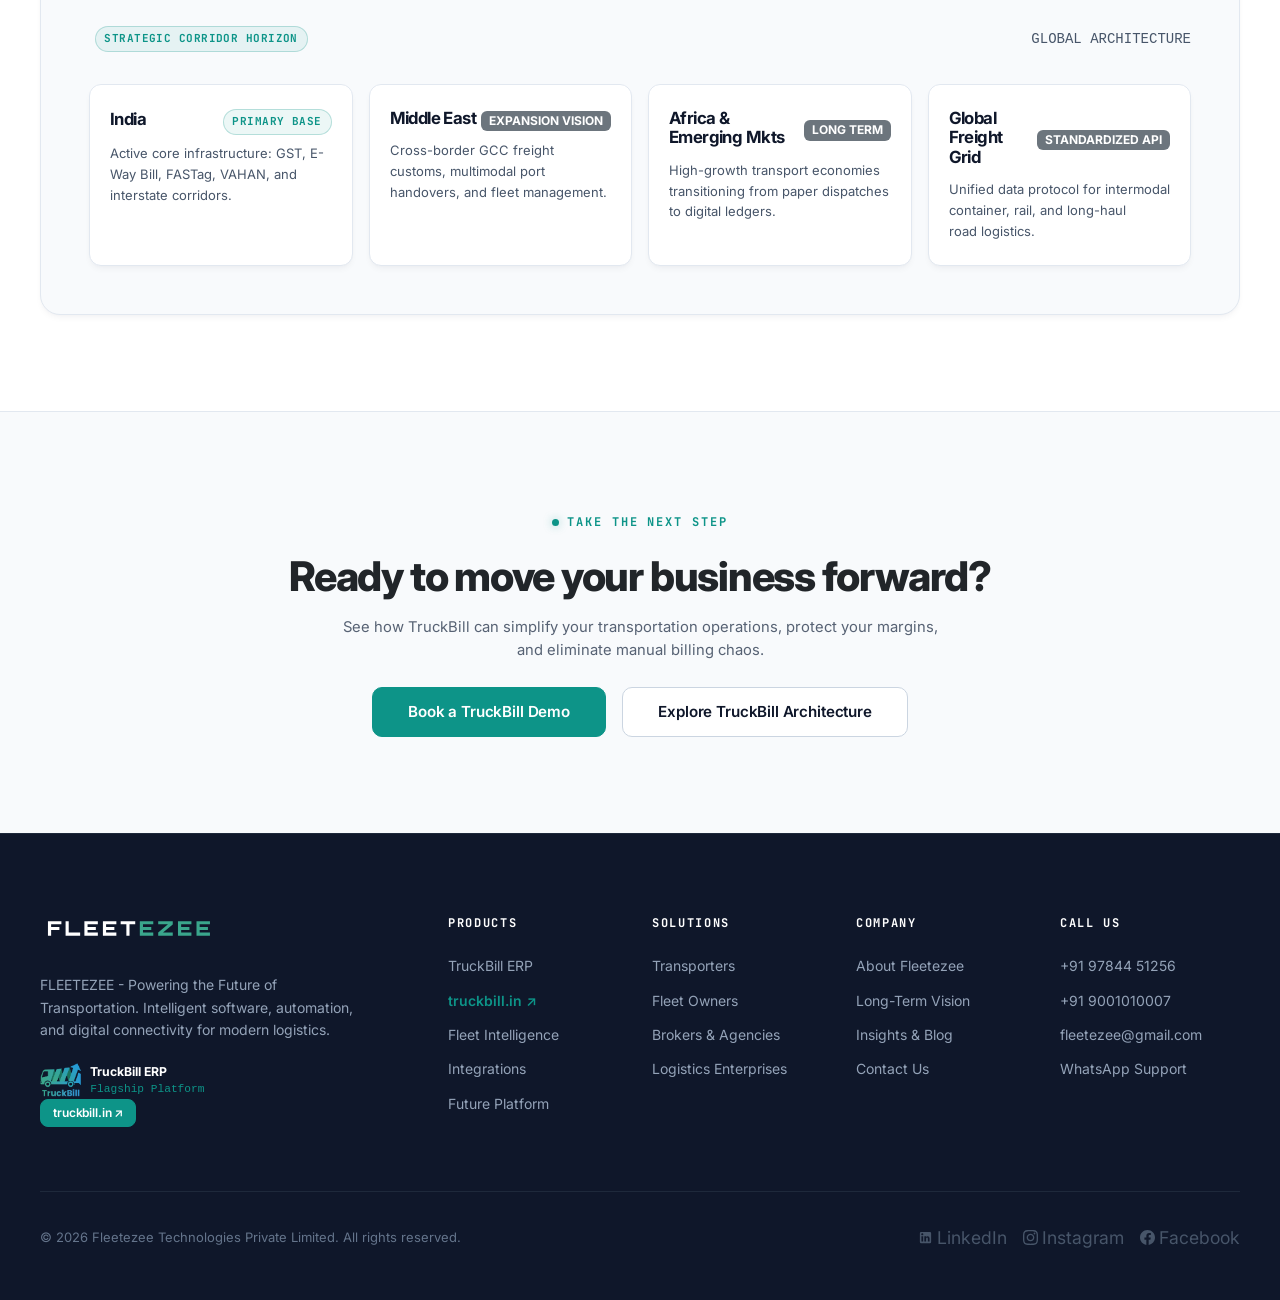
==== commit 80c7a52c: "Right-align hero heading and content on right side of screen across all 8 pages, with 70% width pan-" ====
--- a/index.html
+++ b/index.html
@@ -270,9 +270,9 @@
       <div class="hero-vignette"></div>
 
       <div class="container-fz position-relative" style="z-index: 3;">
-        <div class="row">
+        <div class="row justify-content-end">
           <!-- LEFT COLUMN: Clean, Classy Typography, Translucent Badges & Compact Metrics -->
-          <div class="col-lg-8 col-xl-7 hero-content">
+          <div class="col-lg-7 col-xl-6 hero-content text-end">
             <!-- Translucent Eyebrow Pill with Live Pulse -->
             <div class="hero-badge-pill">
               <span class="hero-badge-dot"></span>
--- a/assets/css/main.css
+++ b/assets/css/main.css
@@ -12,7 +12,7 @@
   --fz-offwhite: #F8FAFC;
   --fz-canvas-subtle: #F1F5F9;
   --fz-canvas-warm: #FAFBF9;
-  
+
   --fz-light-surface: #FFFFFF;
   --fz-light-surface-subtle: #F8FAFC;
   --fz-light-border: #E2E8F0;
@@ -71,7 +71,9 @@
 }
 
 /* Base Reset & Typography */
-*, *::before, *::after {
+*,
+*::before,
+*::after {
   box-sizing: border-box;
 }
 
@@ -94,7 +96,12 @@
 }
 
 /* Headings & Typography */
-h1, h2, h3, h4, h5, h6 {
+h1,
+h2,
+h3,
+h4,
+h5,
+h6 {
   font-family: var(--font-sans);
   font-weight: 800;
   letter-spacing: -0.035em;
@@ -143,6 +150,7 @@
 .eyebrow.eyebrow-light {
   color: var(--tb-teal);
 }
+
 .eyebrow.eyebrow-light::before {
   background: var(--tb-teal);
   box-shadow: 0 0 8px rgba(13, 148, 136, 0.4);
@@ -150,10 +158,10 @@
 
 /* Display Headings (Refined Grand & Classy First-Fold Consistency Across All Pages) */
 .display-hero {
-  font-size: clamp(1.75rem, 2.5vw, 2.35rem);
+  font-size: clamp(1.35rem, 2vw, 1.85rem);
   font-weight: 800;
-  letter-spacing: -0.03em;
-  line-height: 1.2;
+  letter-spacing: -0.025em;
+  line-height: 1.22;
   color: var(--fz-slate-900);
 }
 
@@ -462,9 +470,11 @@
 .hamburger-toggle.active .hamburger-line:nth-child(1) {
   transform: translateY(7px) rotate(45deg);
 }
+
 .hamburger-toggle.active .hamburger-line:nth-child(2) {
   opacity: 0;
 }
+
 .hamburger-toggle.active .hamburger-line:nth-child(3) {
   transform: translateY(-7px) rotate(-45deg);
 }
@@ -589,6 +599,7 @@
   font-size: 1.1rem;
   transition: color 0.2s ease;
 }
+
 .social-links a:hover {
   color: var(--tb-teal-light);
 }
@@ -610,13 +621,33 @@
 }
 
 /* Utilities */
-.text-teal { color: var(--tb-teal) !important; }
-.text-azure { color: var(--tb-azure) !important; }
-.text-muted-dark { color: var(--fz-slate-600) !important; }
-.text-muted-light { color: var(--fz-slate-600) !important; }
-.bg-deep-charcoal { background-color: var(--fz-offwhite) !important; }
-.bg-surface-charcoal { background-color: #FFFFFF !important; }
-.border-charcoal { border-color: var(--fz-light-border) !important; }
+.text-teal {
+  color: var(--tb-teal) !important;
+}
+
+.text-azure {
+  color: var(--tb-azure) !important;
+}
+
+.text-muted-dark {
+  color: var(--fz-slate-600) !important;
+}
+
+.text-muted-light {
+  color: var(--fz-slate-600) !important;
+}
+
+.bg-deep-charcoal {
+  background-color: var(--fz-offwhite) !important;
+}
+
+.bg-surface-charcoal {
+  background-color: #FFFFFF !important;
+}
+
+.border-charcoal {
+  border-color: var(--fz-light-border) !important;
+}
 
 /* Crisp Card Container Utility */
 .card-light-modern {
@@ -641,4 +672,4 @@
   margin-right: auto;
   padding-left: clamp(1rem, 3.5vw, 2.5rem);
   padding-right: clamp(1rem, 3.5vw, 2.5rem);
-}
+}
--- a/assets/css/components.css
+++ b/assets/css/components.css
@@ -18,13 +18,14 @@
   padding-top: 1.25rem;
   padding-bottom: 1.25rem;
   background-color: #FFFFFF;
-  background-image: 
+  background-image:
     radial-gradient(circle at 60% 40%, rgba(13, 148, 136, 0.05) 0%, rgba(37, 99, 235, 0.02) 45%, transparent 75%),
     linear-gradient(180deg, #FFFFFF 0%, #F8FAFC 100%);
   overflow: hidden;
 }
 
 @media (max-width: 991px) {
+
   .hero-section,
   .page-hero-section {
     height: auto;
@@ -48,19 +49,19 @@
   pointer-events: none;
 }
 
-/* Soft horizontal vignette protecting foreground typography while letting full-width India map & moving trucks shine through */
+/* Soft horizontal vignette protecting foreground typography on the left while seamlessly revealing the 70% width India animation on the right */
 .hero-vignette {
   position: absolute;
   top: 0;
   left: 0;
   width: 100%;
   height: 100%;
-  background: linear-gradient(90deg, 
-    rgba(255, 255, 255, 0.96) 0%, 
-    rgba(255, 255, 255, 0.88) 38%, 
-    rgba(255, 255, 255, 0.48) 65%, 
-    rgba(255, 255, 255, 0.12) 100%
-  );
+  background: linear-gradient(90deg,
+      rgba(255, 255, 255, 1.0) 0%,
+      rgba(255, 255, 255, 0.98) 26%,
+      rgba(255, 255, 255, 0.60) 36%,
+      rgba(255, 255, 255, 0.08) 65%,
+      rgba(255, 255, 255, 0.0) 100%);
   z-index: 2;
   pointer-events: none;
 }
@@ -68,6 +69,17 @@
 .hero-content {
   position: relative;
   z-index: 3;
+}
+
+/* Strictly Lock Hero Headings to Grand, Classy & Compact Scale Across All 8 Pages */
+.hero-section .display-hero,
+.page-hero-section .display-hero,
+.hero-content h1 {
+  font-size: clamp(1.35rem, 2vw, 1.85rem) !important;
+  font-weight: 800;
+  letter-spacing: -0.025em;
+  line-height: 1.22;
+  margin-bottom: 0.75rem;
 }
 
 /* Modern Frosted Translucent Pill Badge */
@@ -123,14 +135,34 @@
 }
 
 @keyframes pulseDot {
-  0%, 100% { opacity: 1; transform: scale(1); }
-  50% { opacity: 0.4; transform: scale(0.85); }
+
+  0%,
+  100% {
+    opacity: 1;
+    transform: scale(1);
+  }
+
+  50% {
+    opacity: 0.4;
+    transform: scale(0.85);
+  }
 }
 
 @keyframes radarPulse {
-  0% { transform: scale(0.95); opacity: 0.8; }
-  50% { transform: scale(1.15); opacity: 1; }
-  100% { transform: scale(0.95); opacity: 0.8; }
+  0% {
+    transform: scale(0.95);
+    opacity: 0.8;
+  }
+
+  50% {
+    transform: scale(1.15);
+    opacity: 1;
+  }
+
+  100% {
+    transform: scale(0.95);
+    opacity: 0.8;
+  }
 }
 
 /* Refined Grand Classy Hero Typography */
@@ -539,9 +571,17 @@
   background: #323841;
 }
 
-.console-dot.close { background: #E05252; }
-.console-dot.min { background: #E5A93C; }
-.console-dot.max { background: #3AA68C; }
+.console-dot.close {
+  background: #E05252;
+}
+
+.console-dot.min {
+  background: #E5A93C;
+}
+
+.console-dot.max {
+  background: #3AA68C;
+}
 
 .console-nav-tabs {
   display: flex;
@@ -1242,4 +1282,4 @@
   font-family: var(--font-mono);
   font-size: 0.8125rem;
   font-weight: 700;
-}
+}
--- a/assets/css/responsive.css
+++ b/assets/css/responsive.css
@@ -163,10 +163,10 @@
   }
 }
 
-/* Large Screens (1440px+) */
+/* Large Screens (1440px+) - Keep hero heading refined, classy and compact */
 @media (min-width: 1440px) {
   .display-hero {
-    font-size: 4.85rem;
+    font-size: clamp(1.4rem, 2vw, 1.85rem);
   }
 }
 
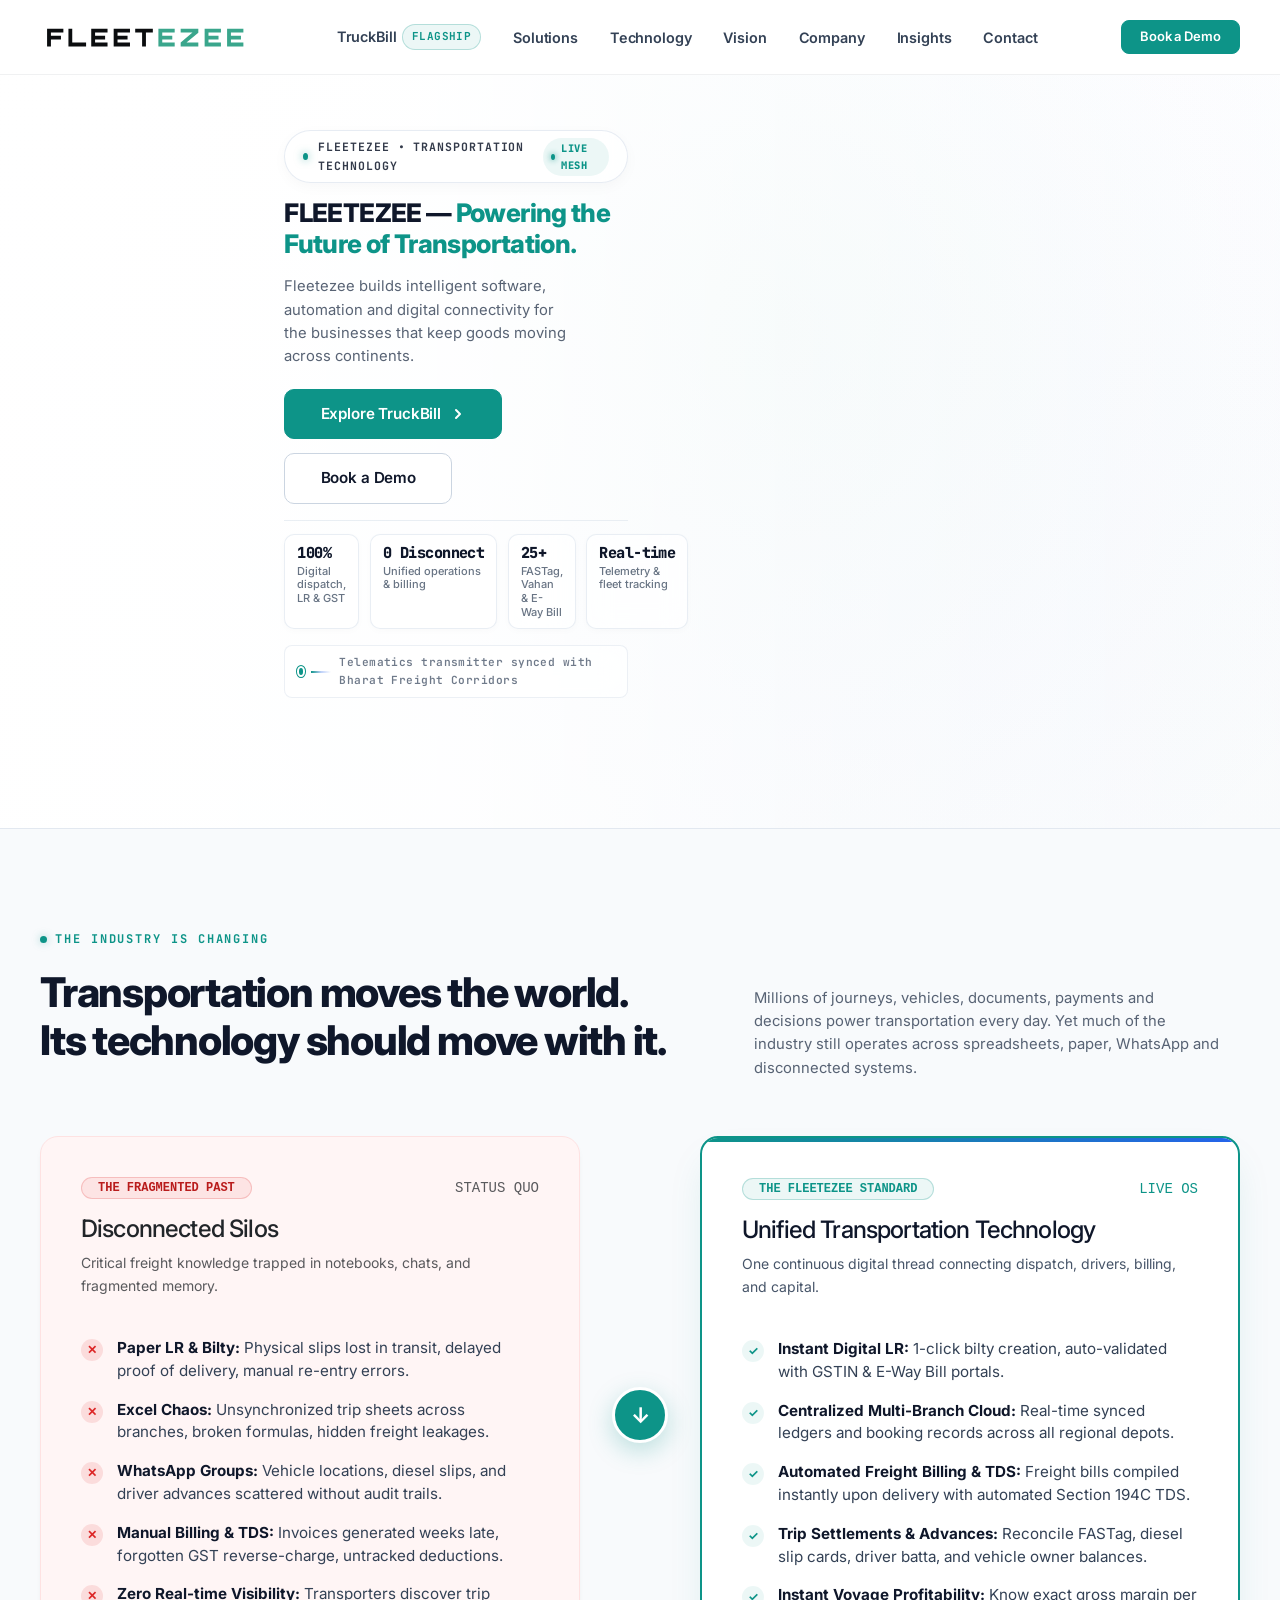
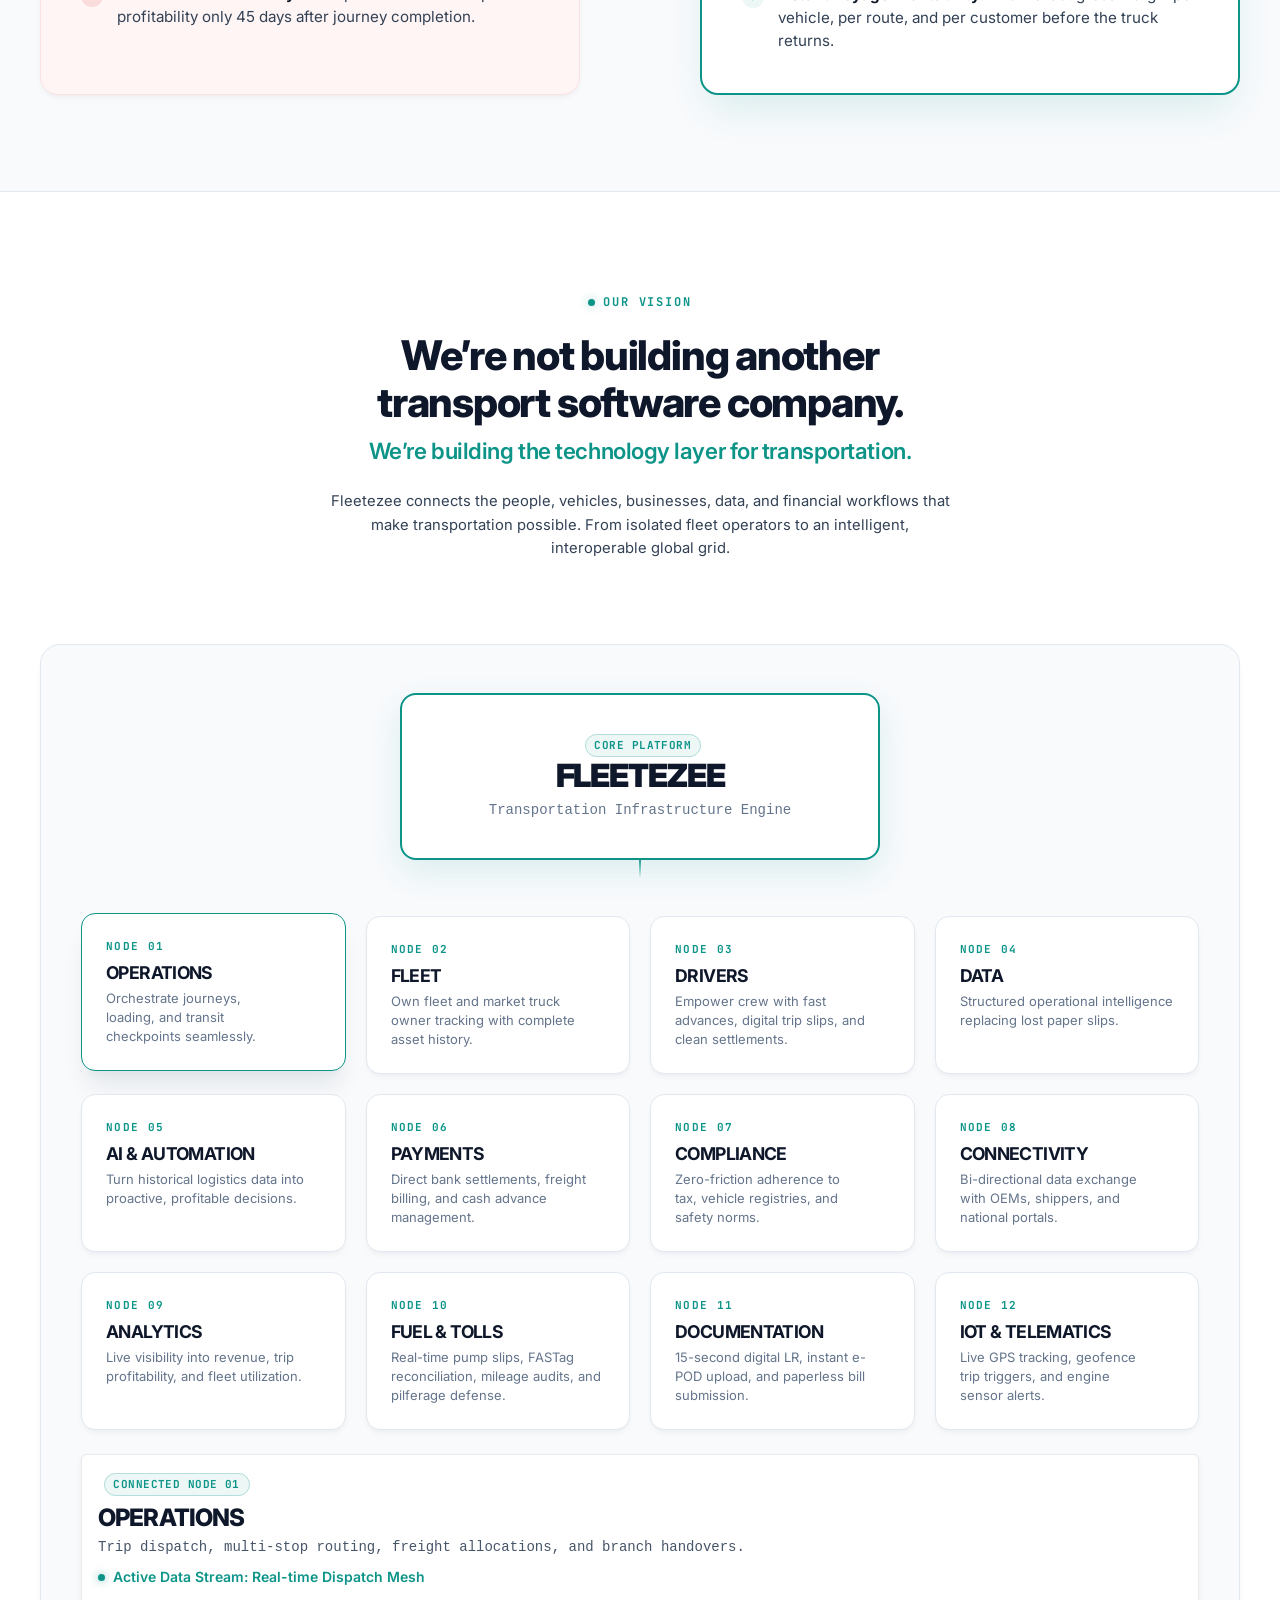
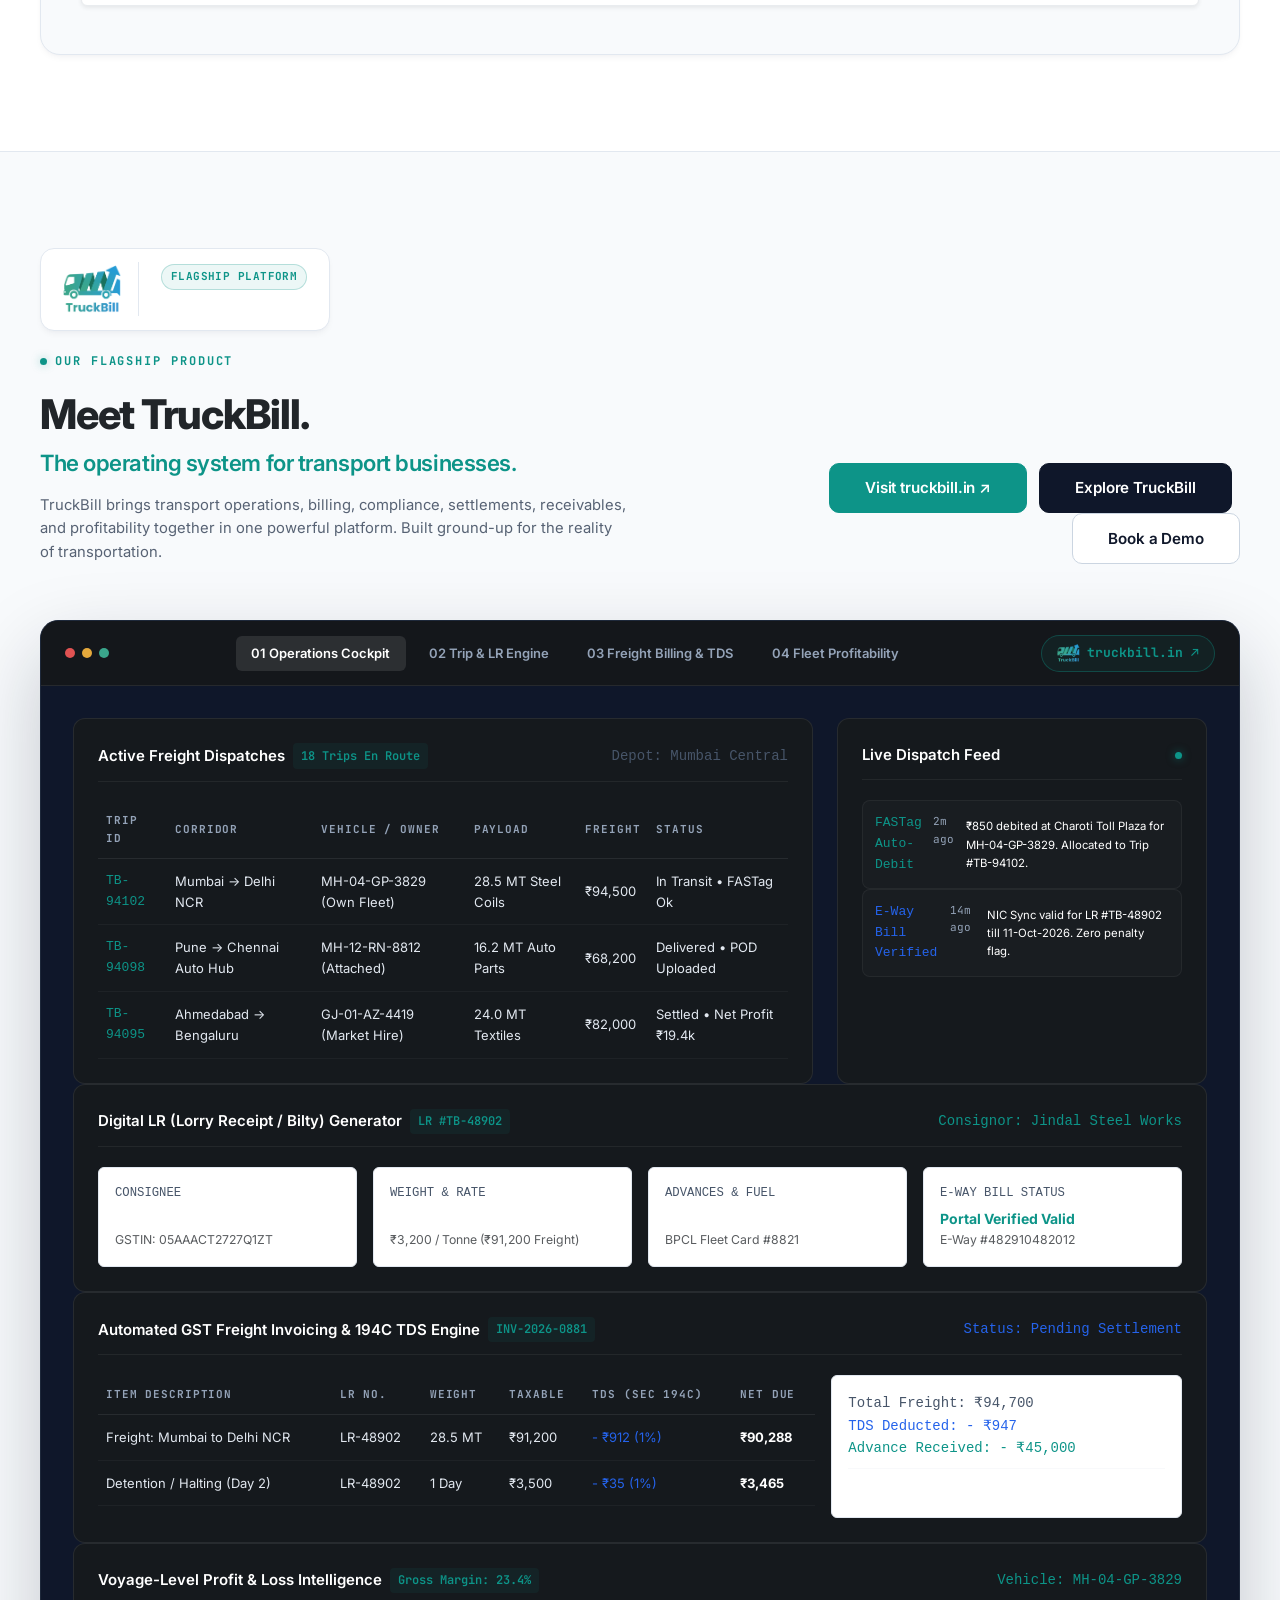
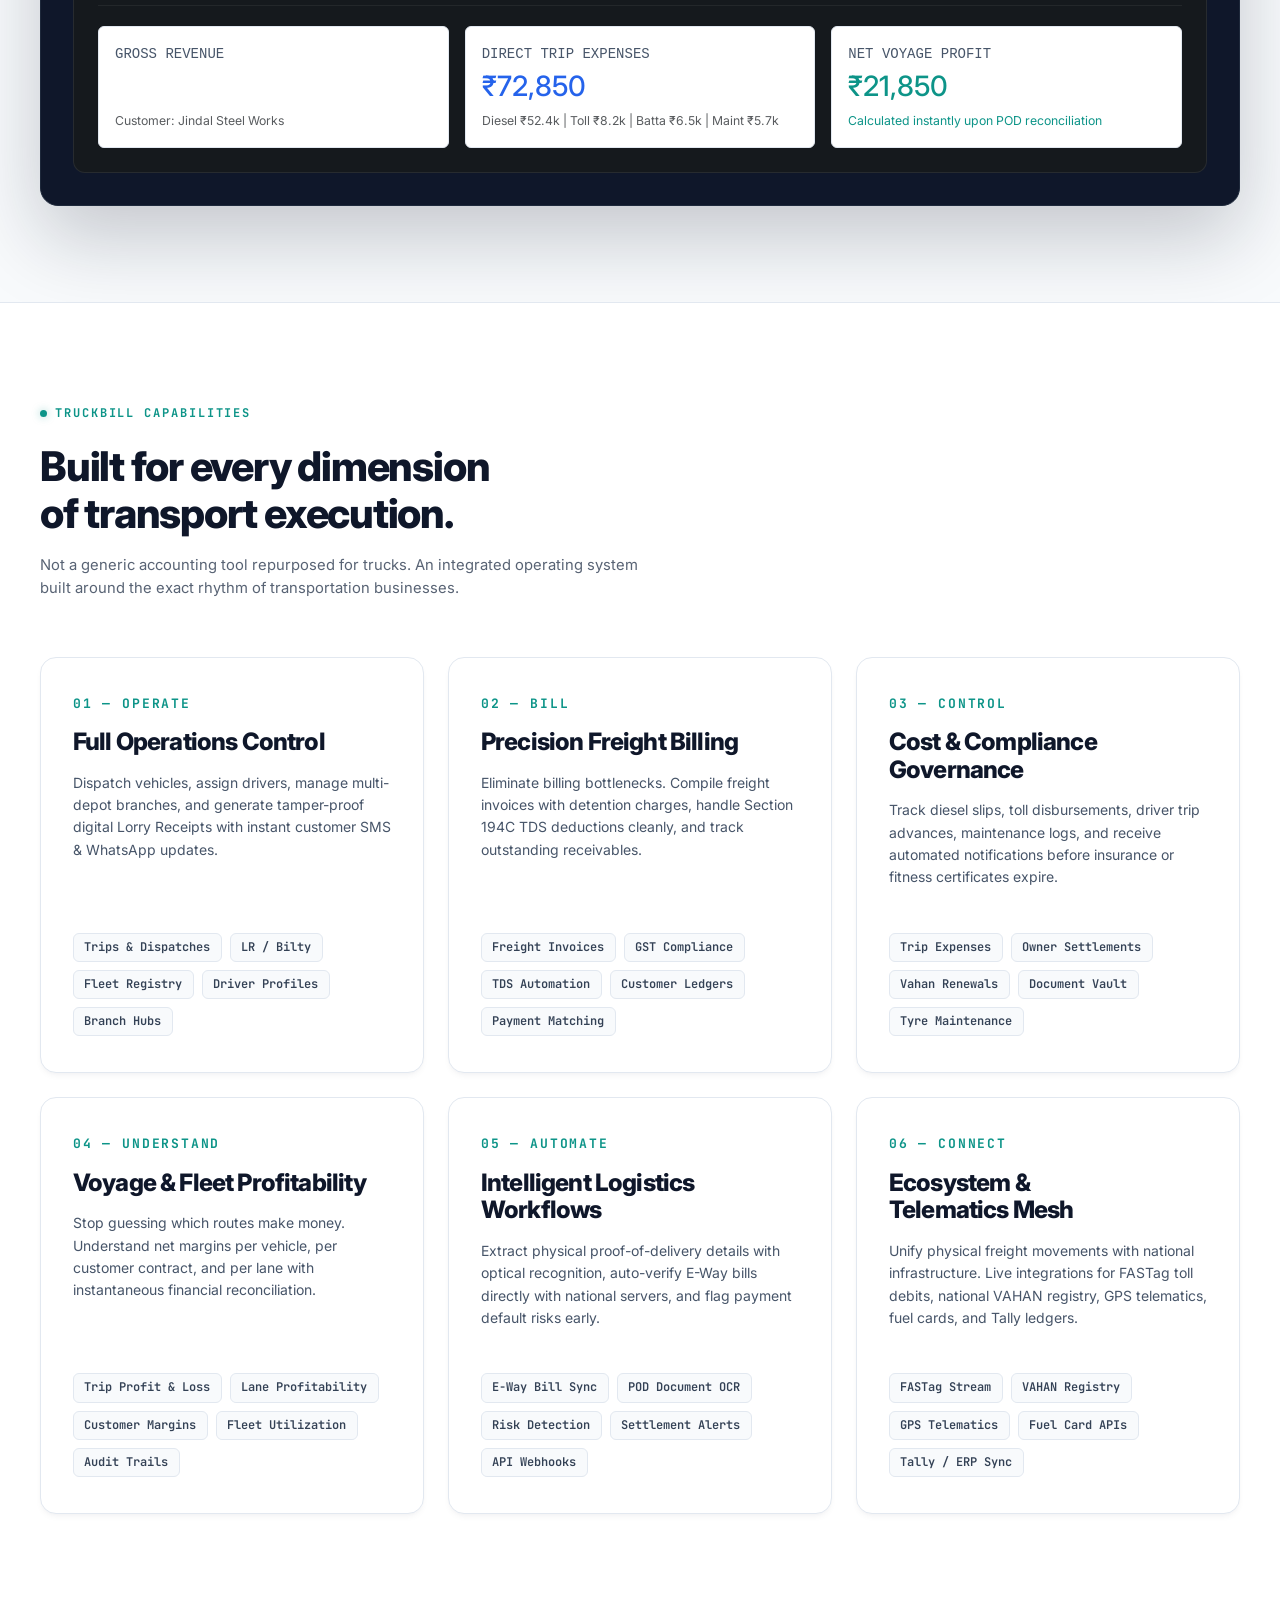
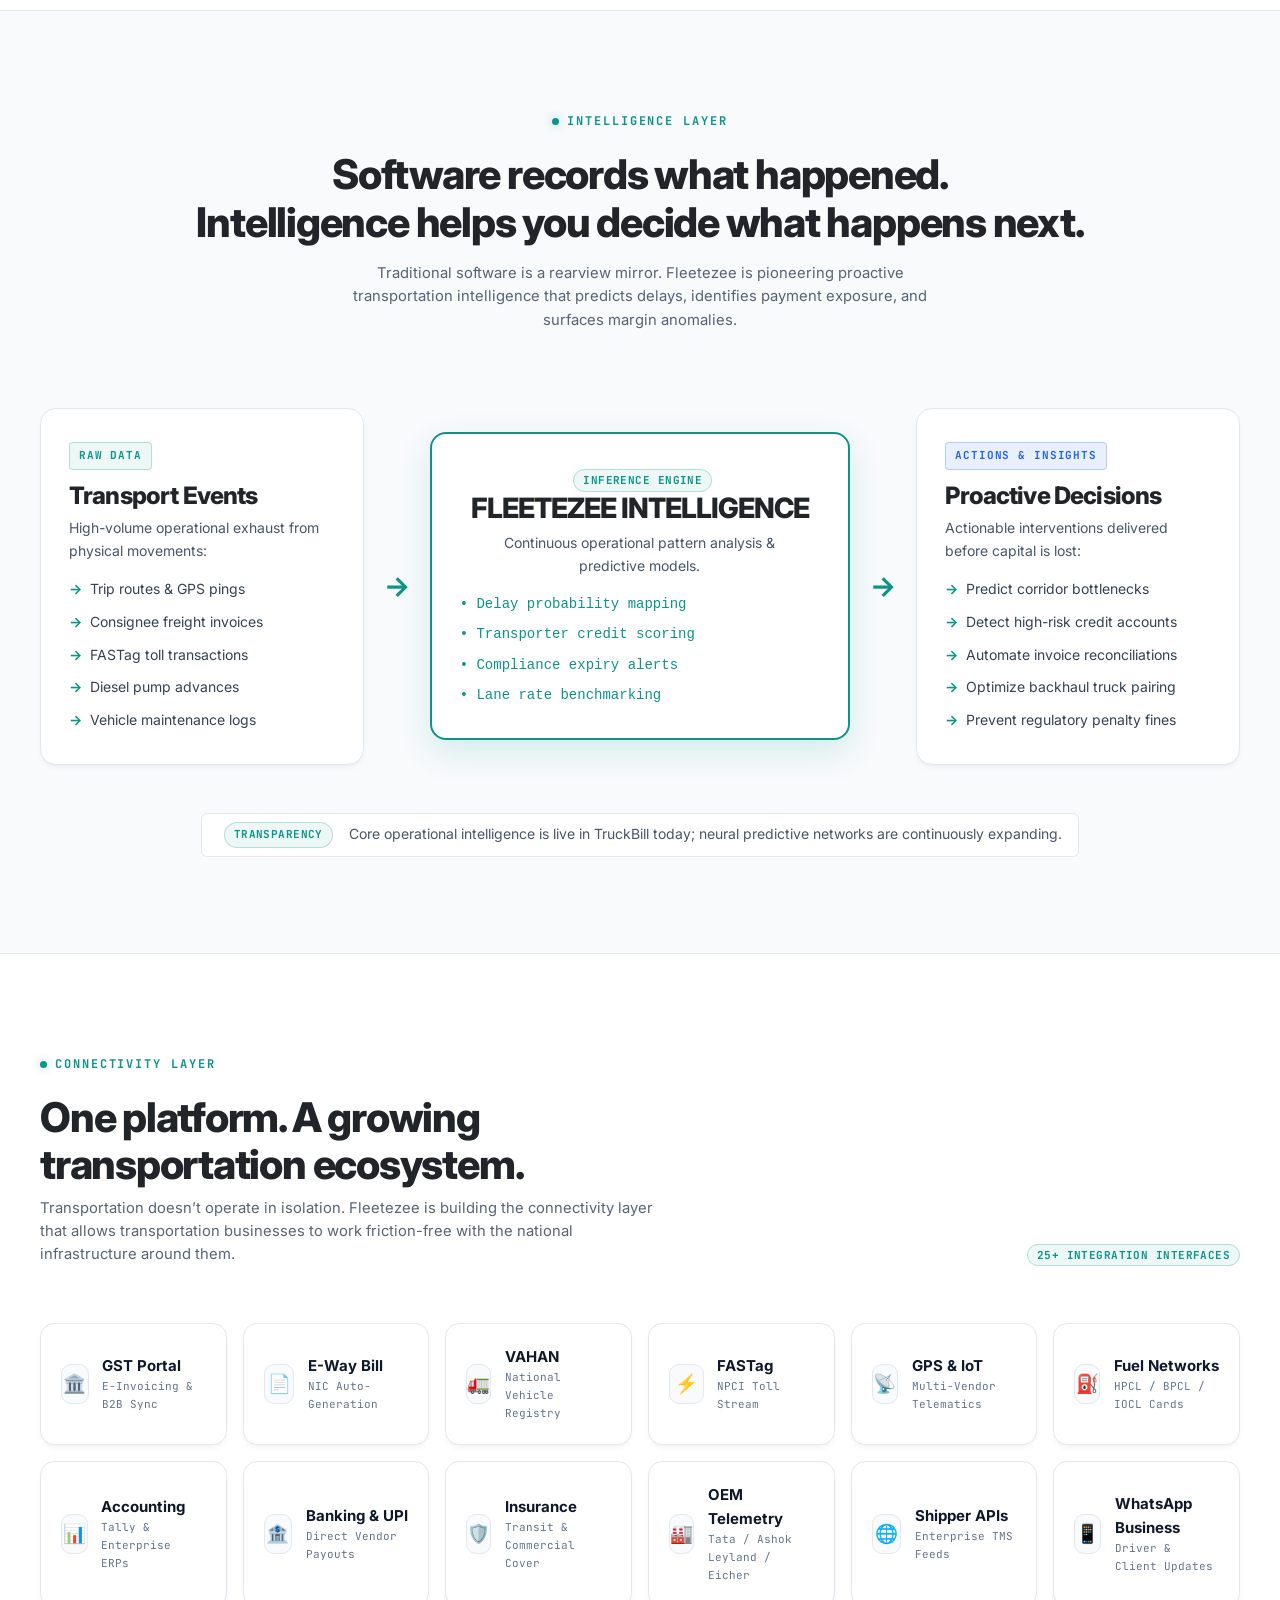
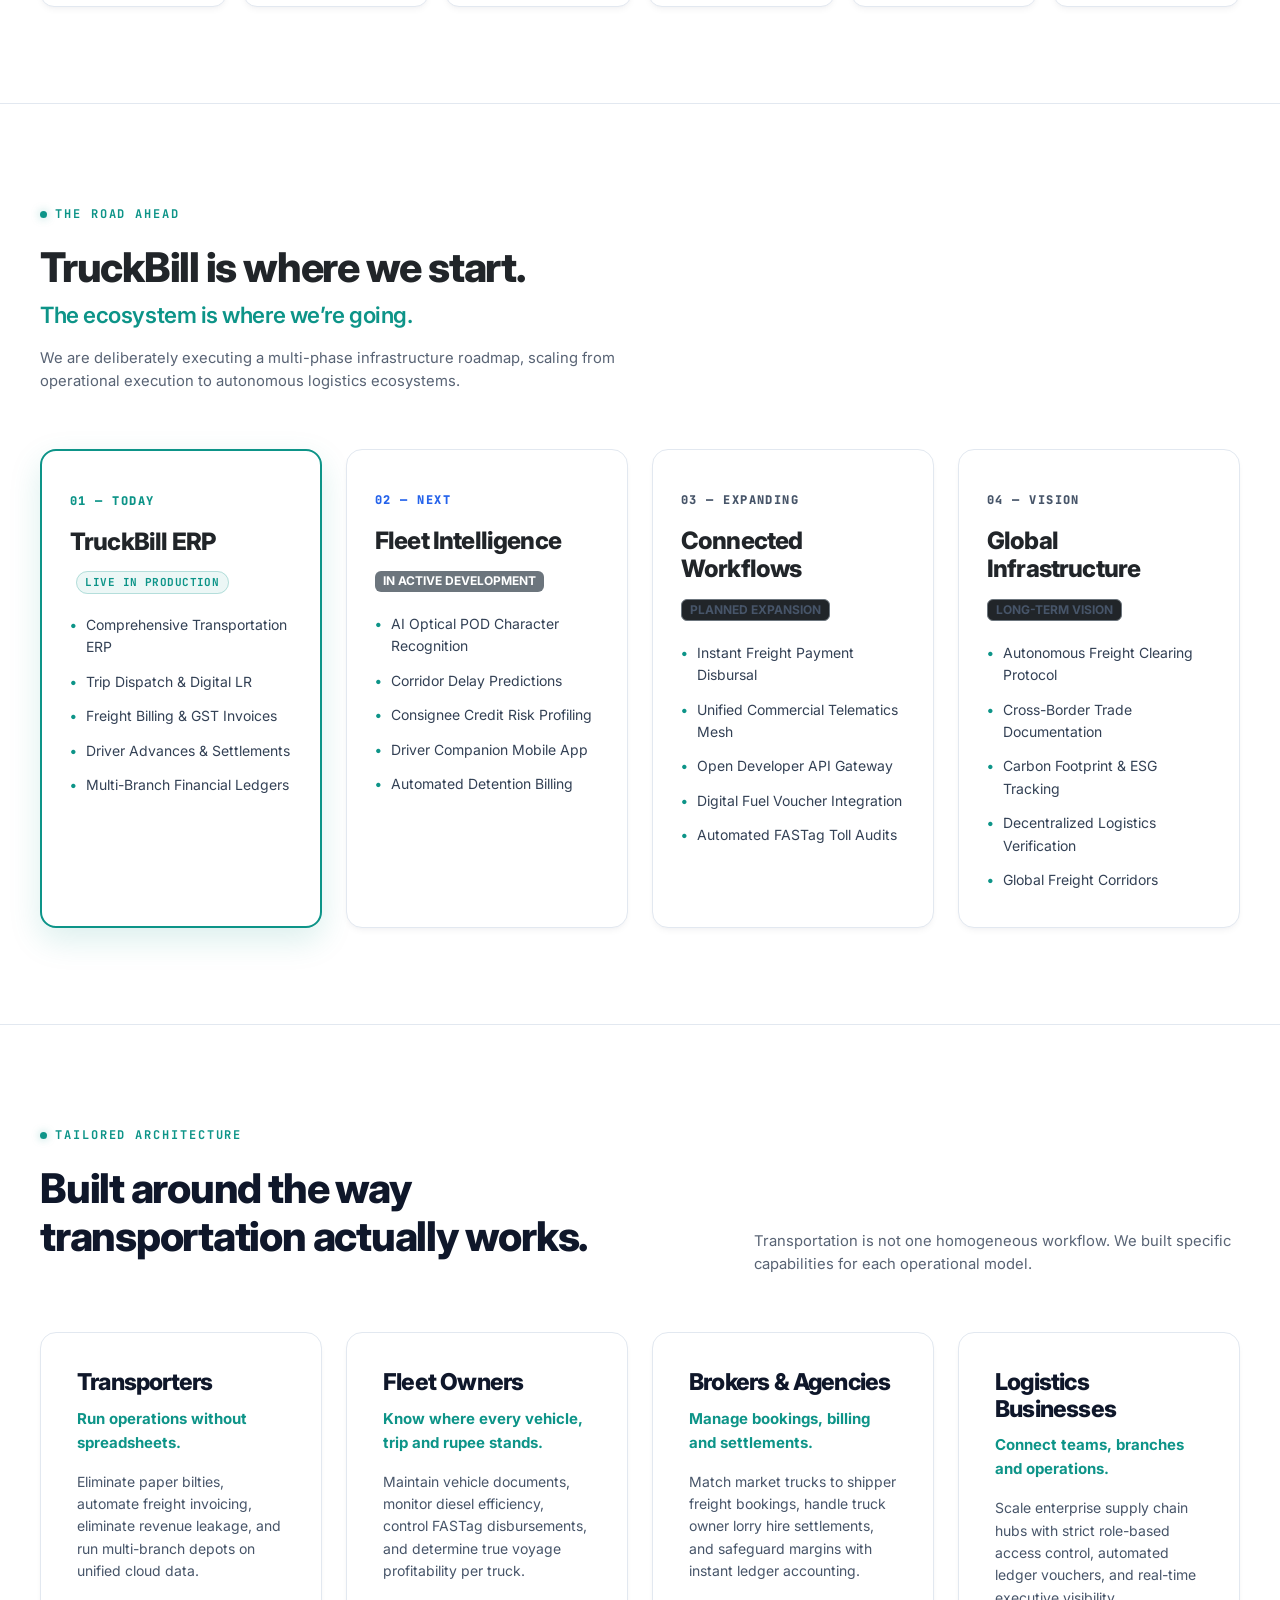
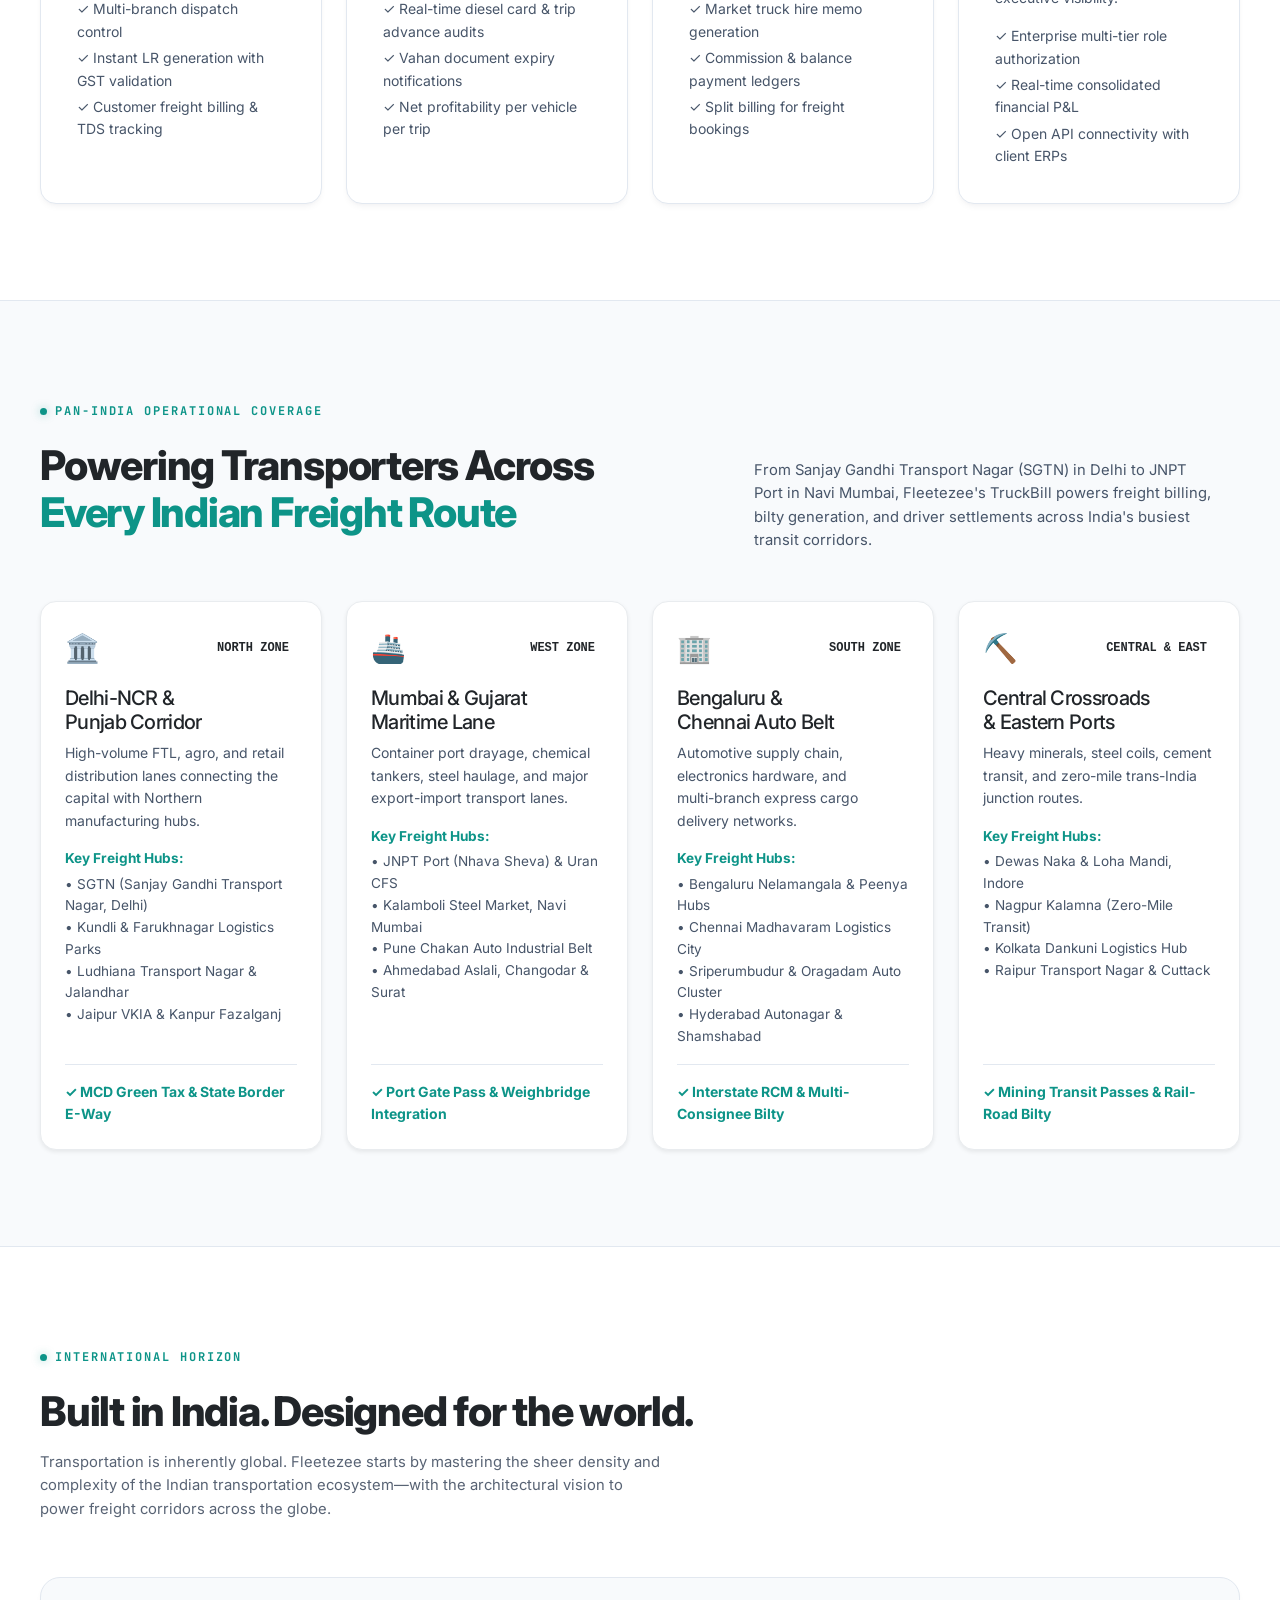
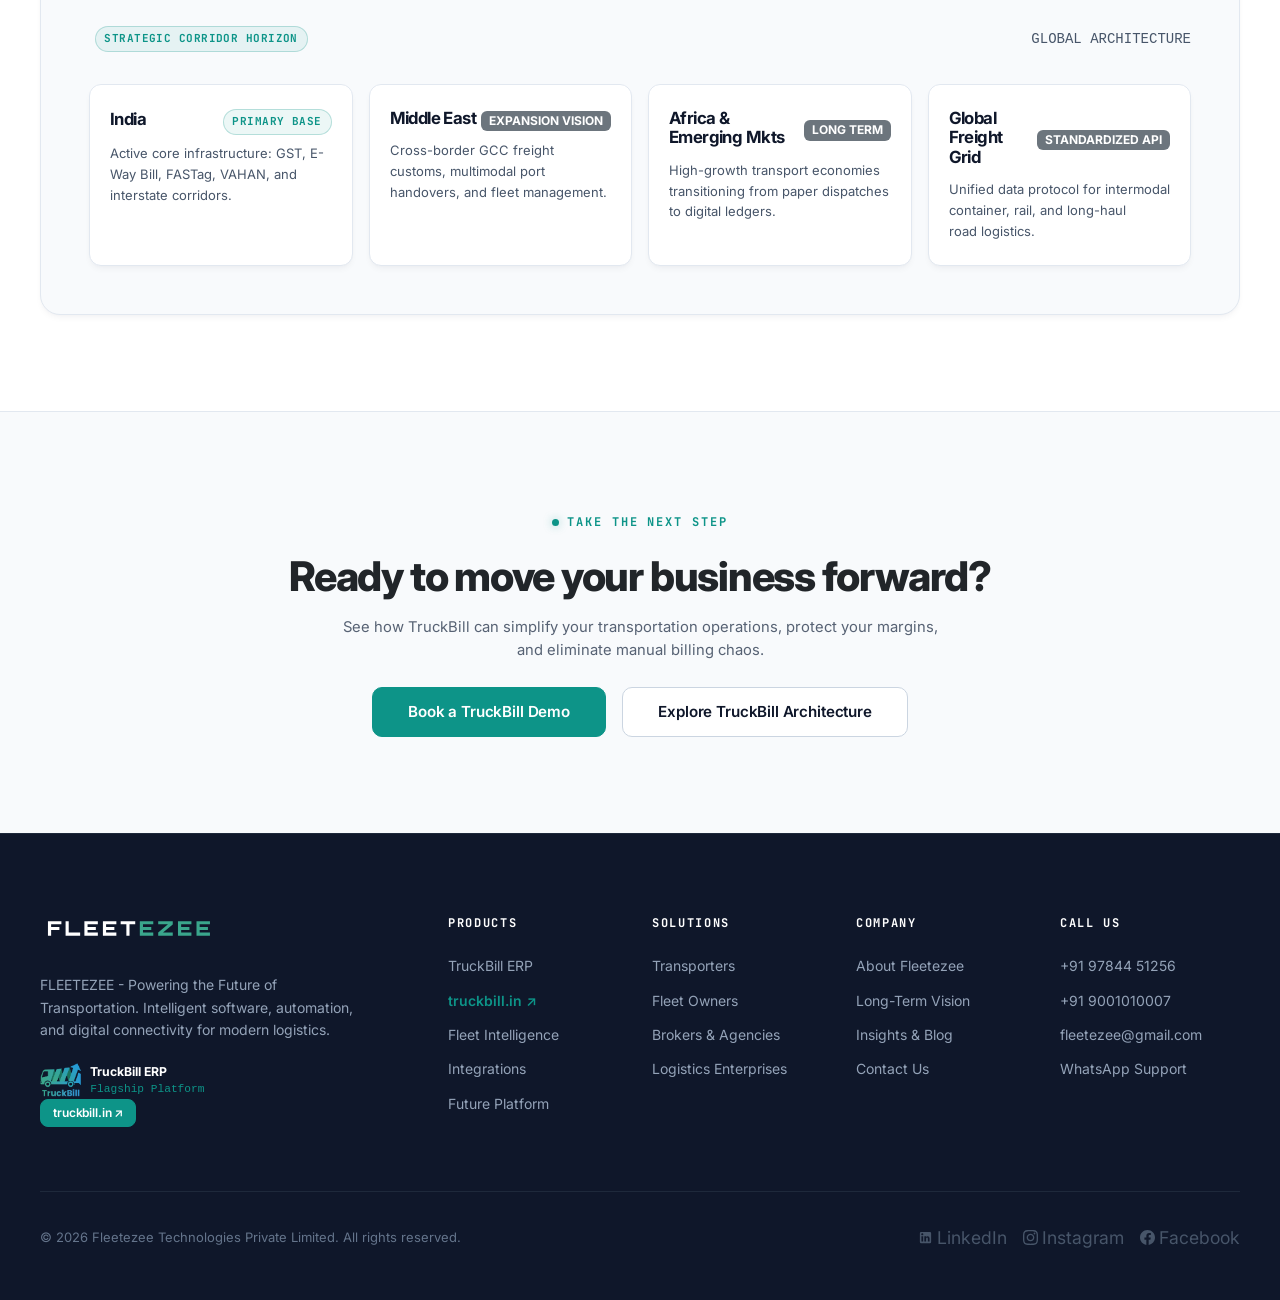
==== commit cf36794a: "Left-align hero headings and typography across all 8 pages; expand animation across whole background" ====
--- a/index.html
+++ b/index.html
@@ -270,9 +270,9 @@
       <div class="hero-vignette"></div>
 
       <div class="container-fz position-relative" style="z-index: 3;">
-        <div class="row justify-content-end">
+        <div class="row">
           <!-- LEFT COLUMN: Clean, Classy Typography, Translucent Badges & Compact Metrics -->
-          <div class="col-lg-7 col-xl-6 hero-content text-end">
+          <div class="col-lg-7 col-xl-6 hero-content">
             <!-- Translucent Eyebrow Pill with Live Pulse -->
             <div class="hero-badge-pill">
               <span class="hero-badge-dot"></span>
--- a/assets/css/main.css
+++ b/assets/css/main.css
@@ -163,6 +163,7 @@
   letter-spacing: -0.025em;
   line-height: 1.22;
   color: var(--fz-slate-900);
+  text-align: left;
 }
 
 .display-section {
--- a/assets/css/components.css
+++ b/assets/css/components.css
@@ -49,19 +49,19 @@
   pointer-events: none;
 }
 
-/* Soft horizontal vignette protecting foreground typography on the left while seamlessly revealing the 70% width India animation on the right */
+/* Soft horizontal vignette protecting left-aligned foreground typography while seamlessly revealing the full-background seamless network */
 .hero-vignette {
   position: absolute;
   top: 0;
   left: 0;
   width: 100%;
   height: 100%;
-  background: linear-gradient(90deg,
-      rgba(255, 255, 255, 1.0) 0%,
-      rgba(255, 255, 255, 0.98) 26%,
-      rgba(255, 255, 255, 0.60) 36%,
-      rgba(255, 255, 255, 0.08) 65%,
-      rgba(255, 255, 255, 0.0) 100%);
+  background: linear-gradient(90deg, 
+    rgba(255, 255, 255, 0.96) 0%, 
+    rgba(255, 255, 255, 0.90) 34%, 
+    rgba(255, 255, 255, 0.48) 62%, 
+    rgba(255, 255, 255, 0.12) 100%
+  );
   z-index: 2;
   pointer-events: none;
 }
@@ -69,9 +69,10 @@
 .hero-content {
   position: relative;
   z-index: 3;
-}
-
-/* Strictly Lock Hero Headings to Grand, Classy & Compact Scale Across All 8 Pages */
+  text-align: left;
+}
+
+/* Strictly Lock Hero Headings to Grand, Classy, Left-Aligned Scale Across All 8 Pages */
 .hero-section .display-hero,
 .page-hero-section .display-hero,
 .hero-content h1 {
@@ -80,6 +81,7 @@
   letter-spacing: -0.025em;
   line-height: 1.22;
   margin-bottom: 0.75rem;
+  text-align: left;
 }
 
 /* Modern Frosted Translucent Pill Badge */
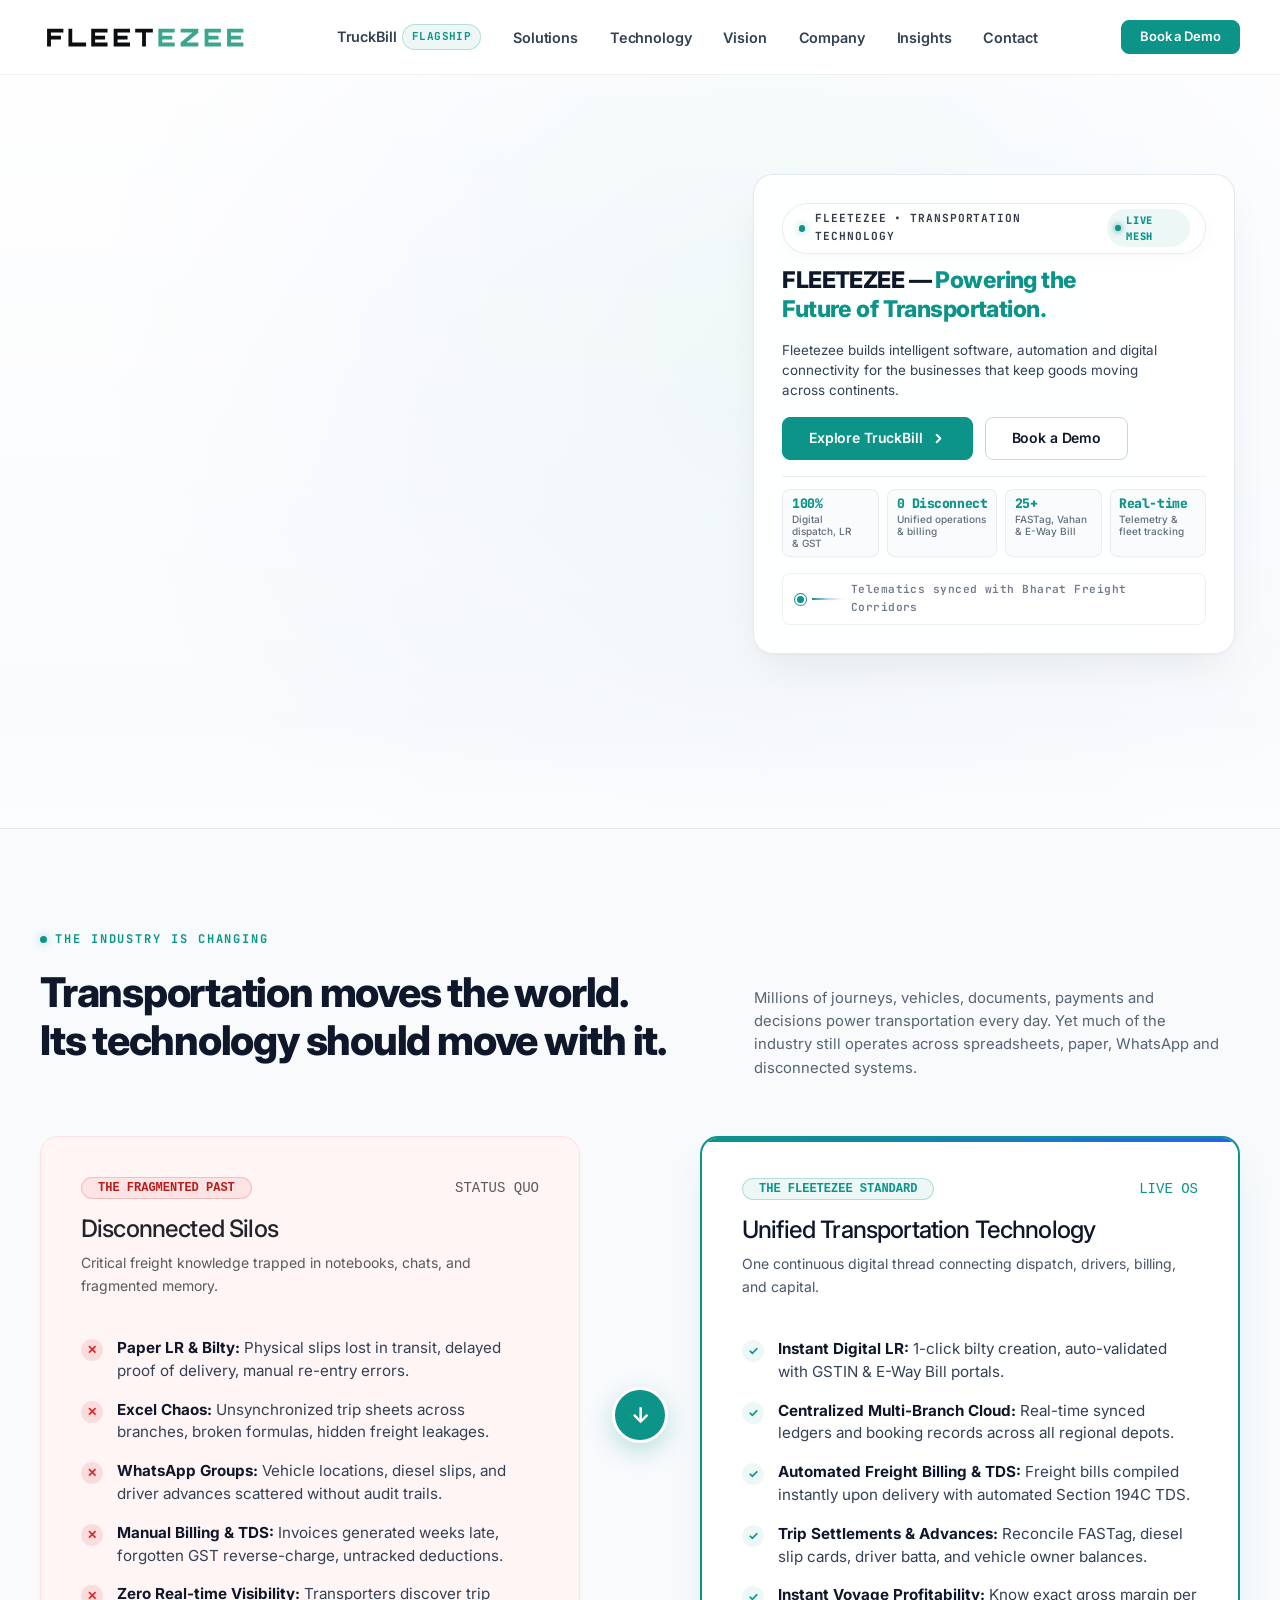
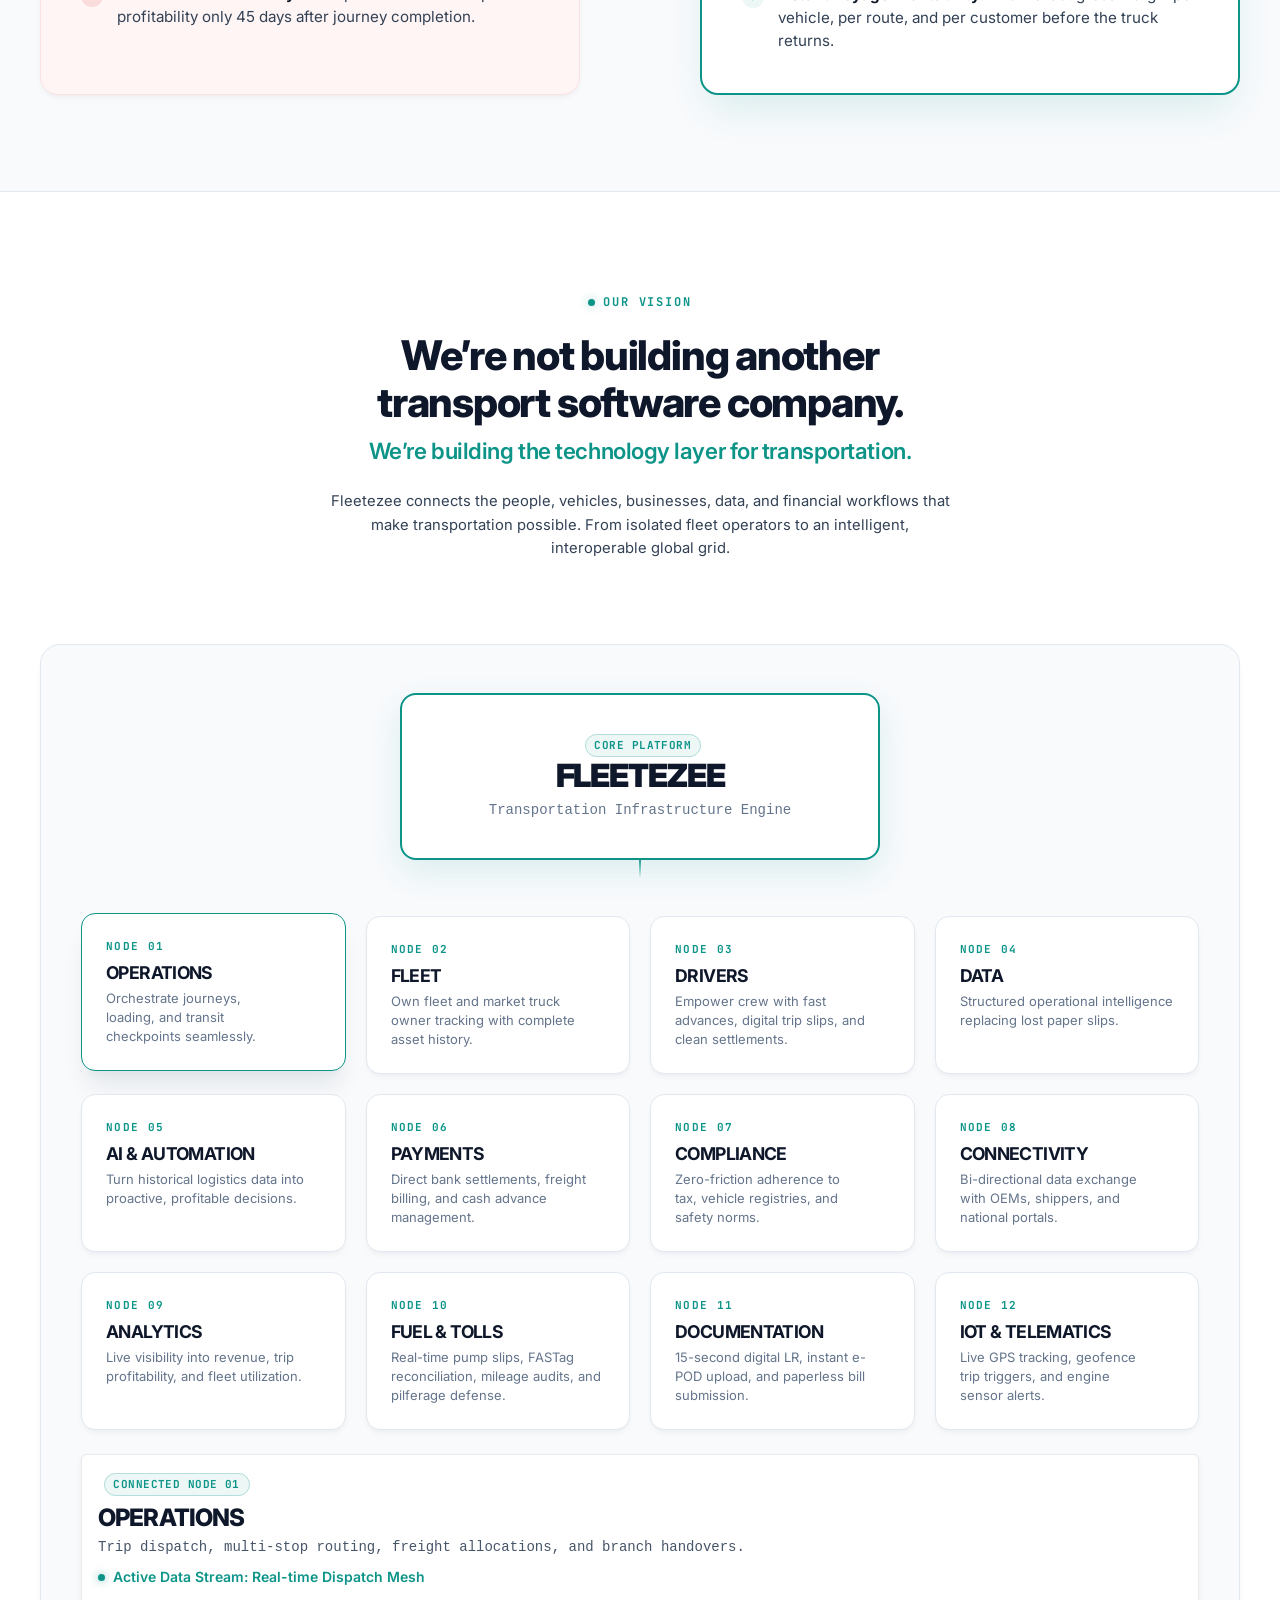
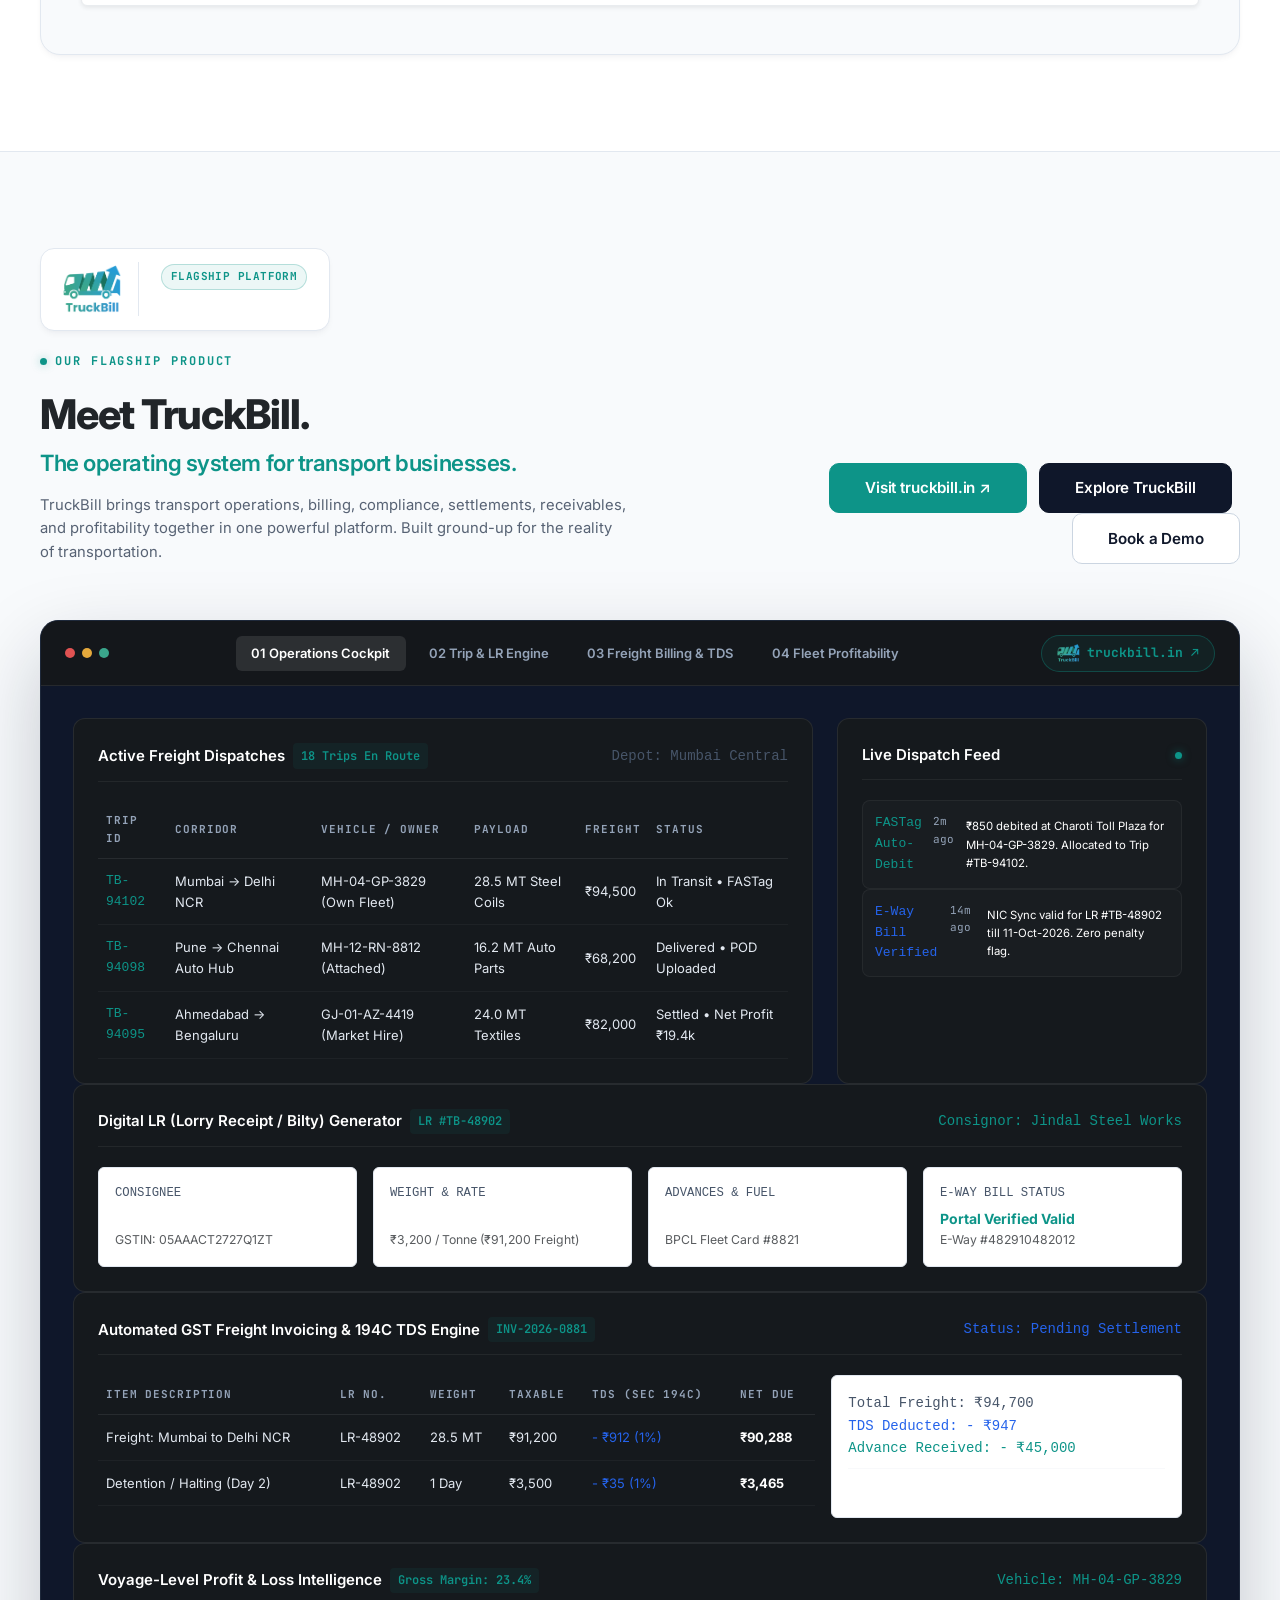
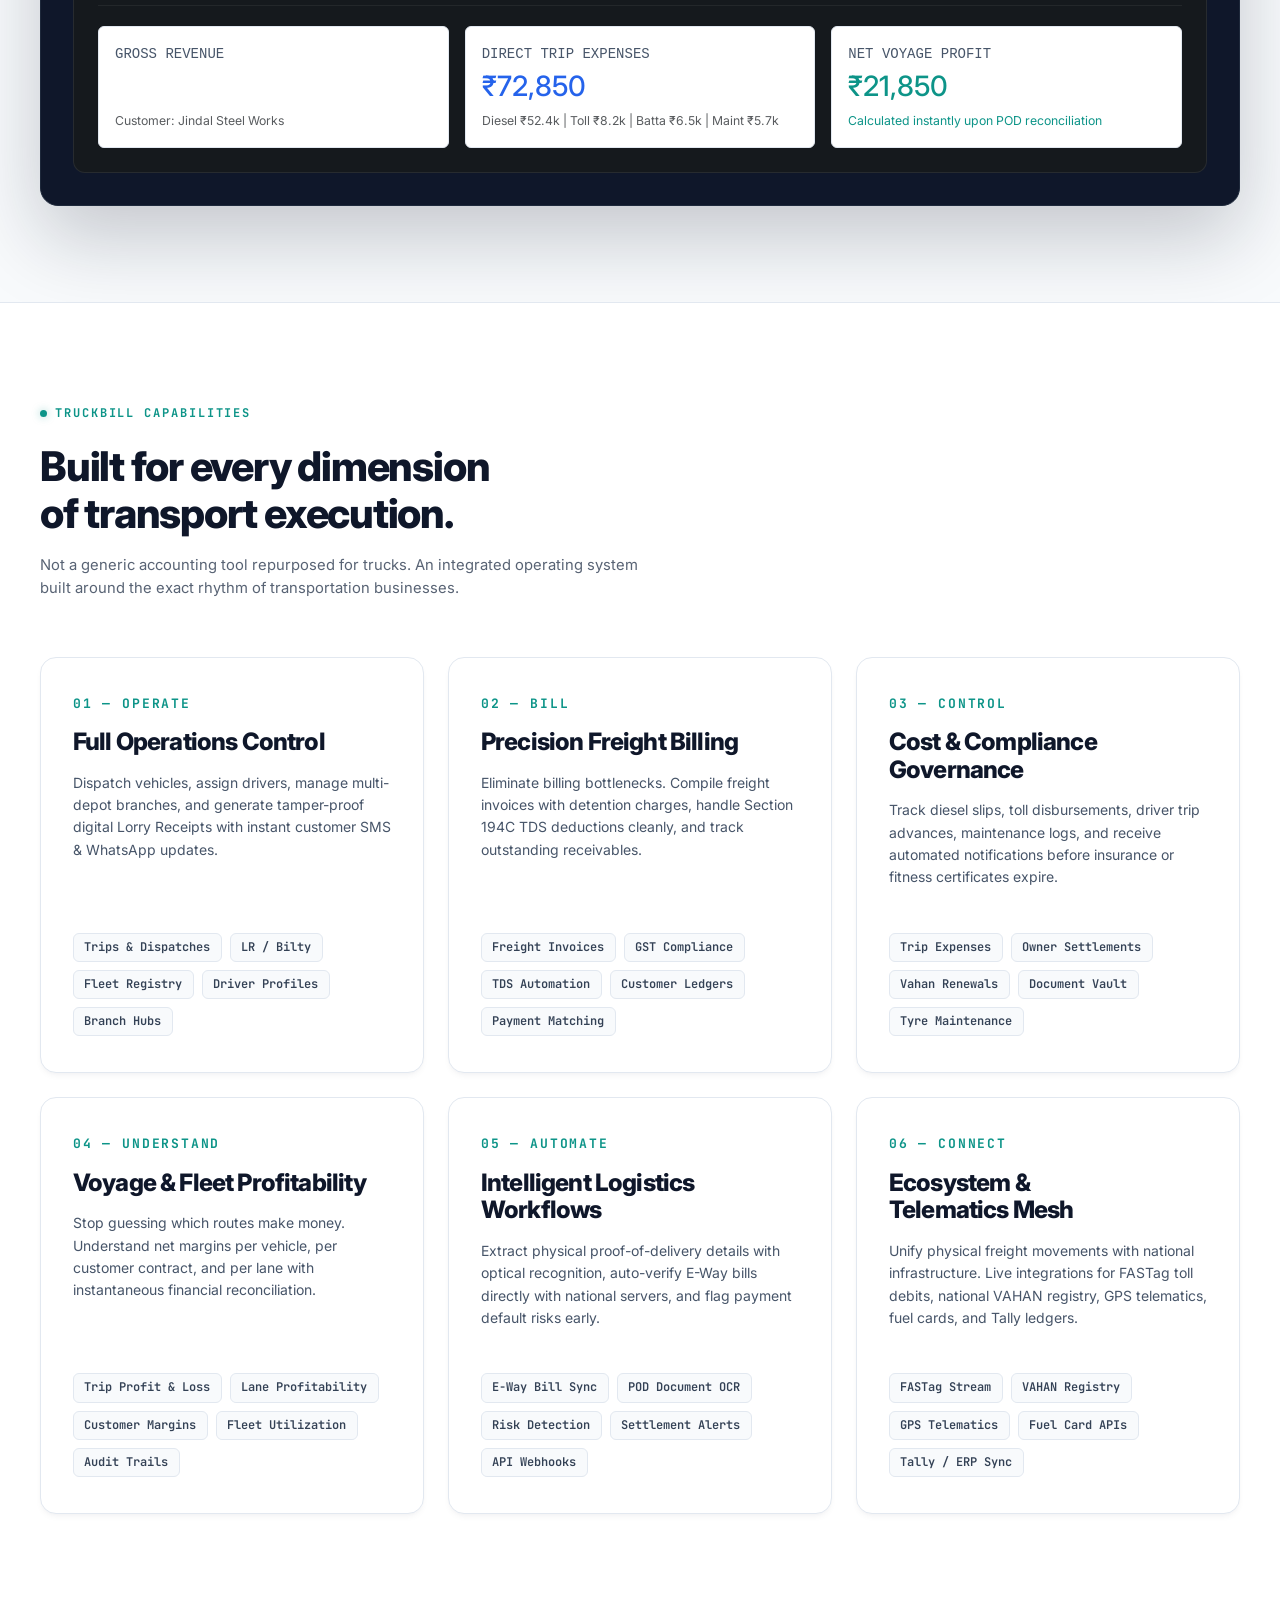
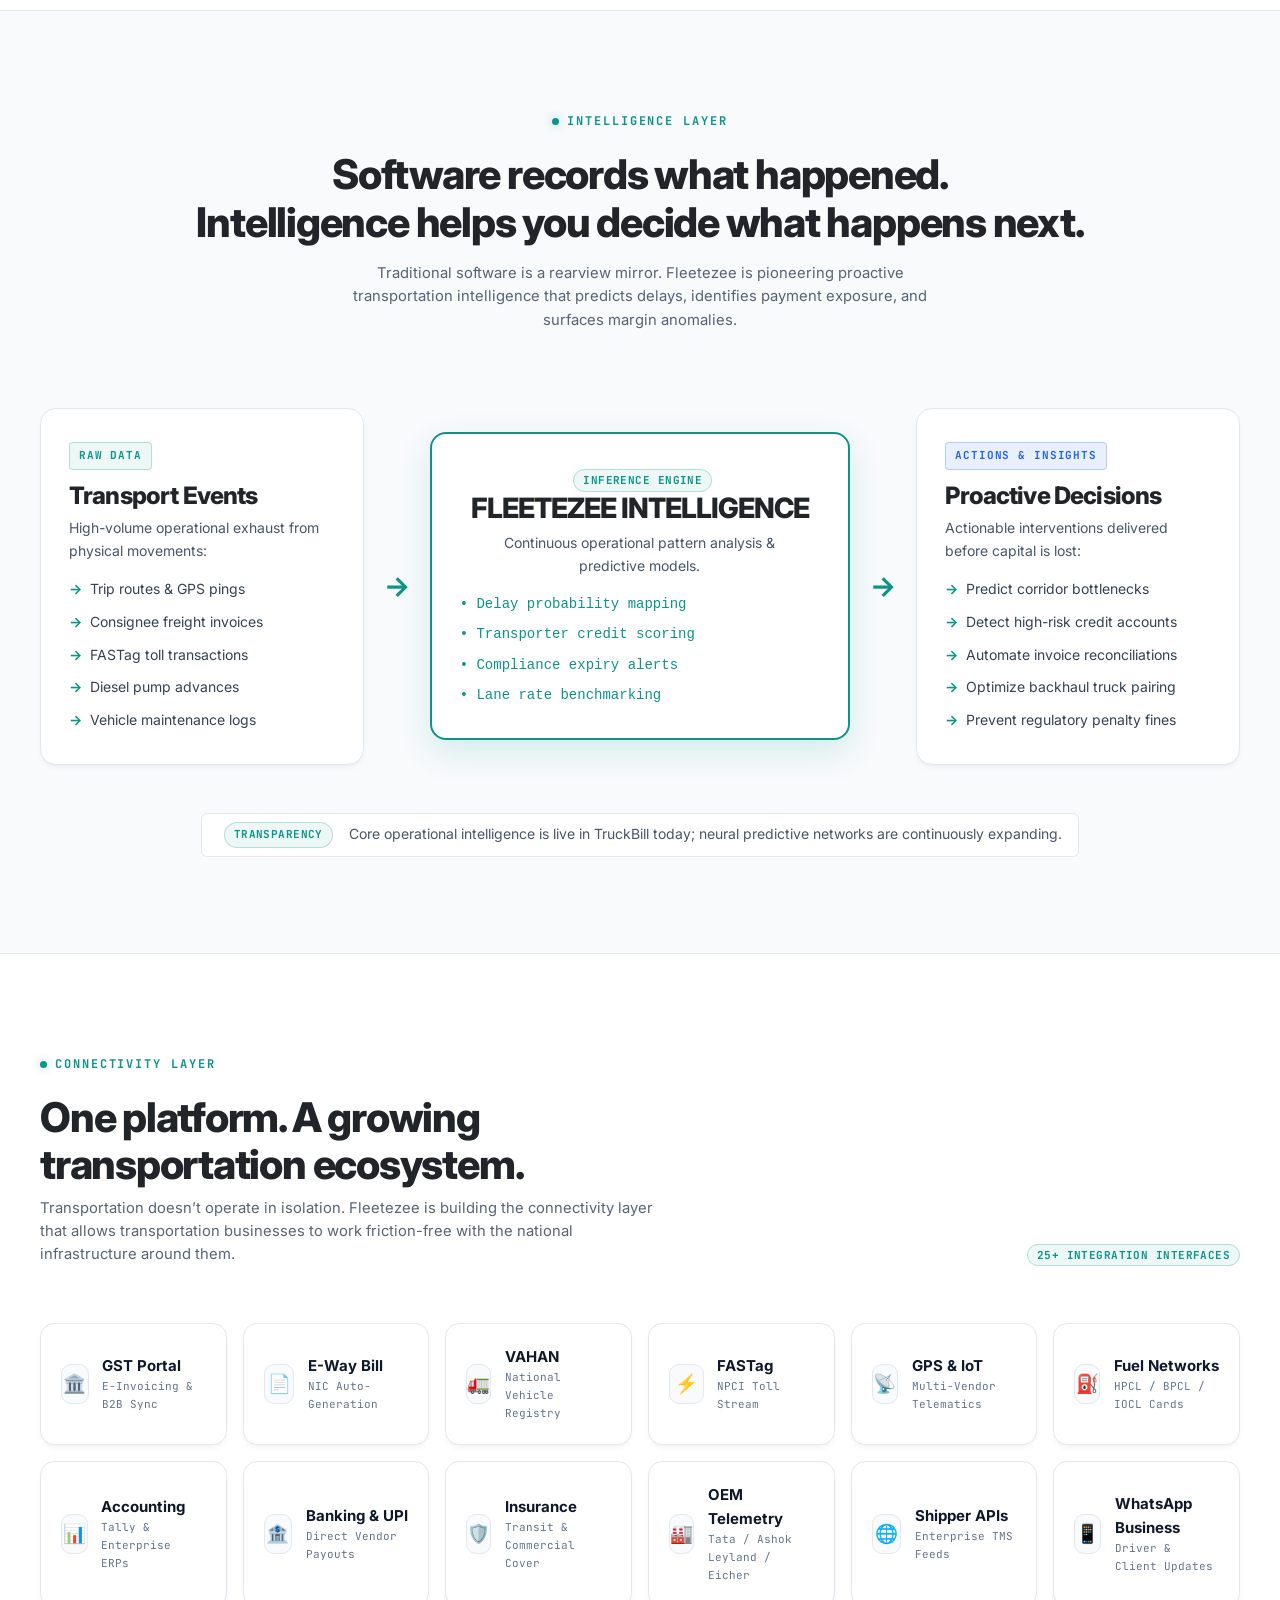
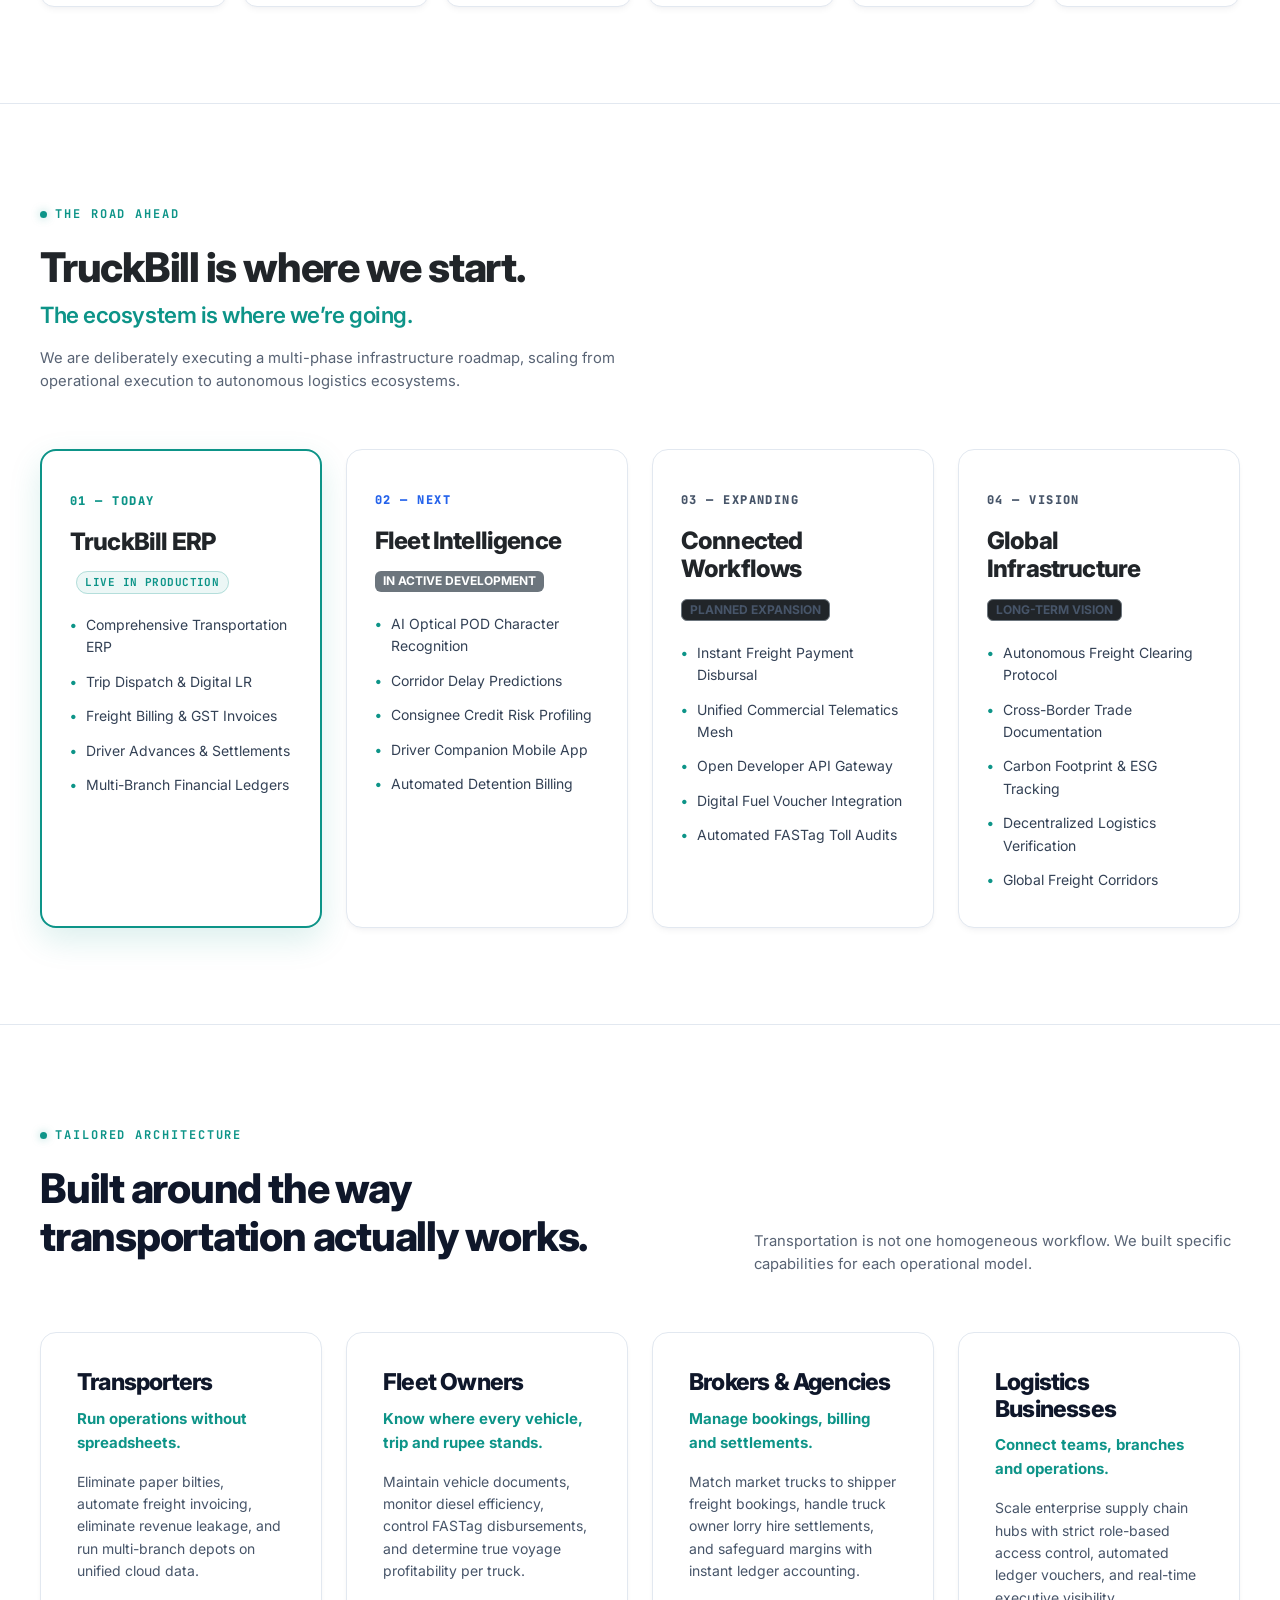
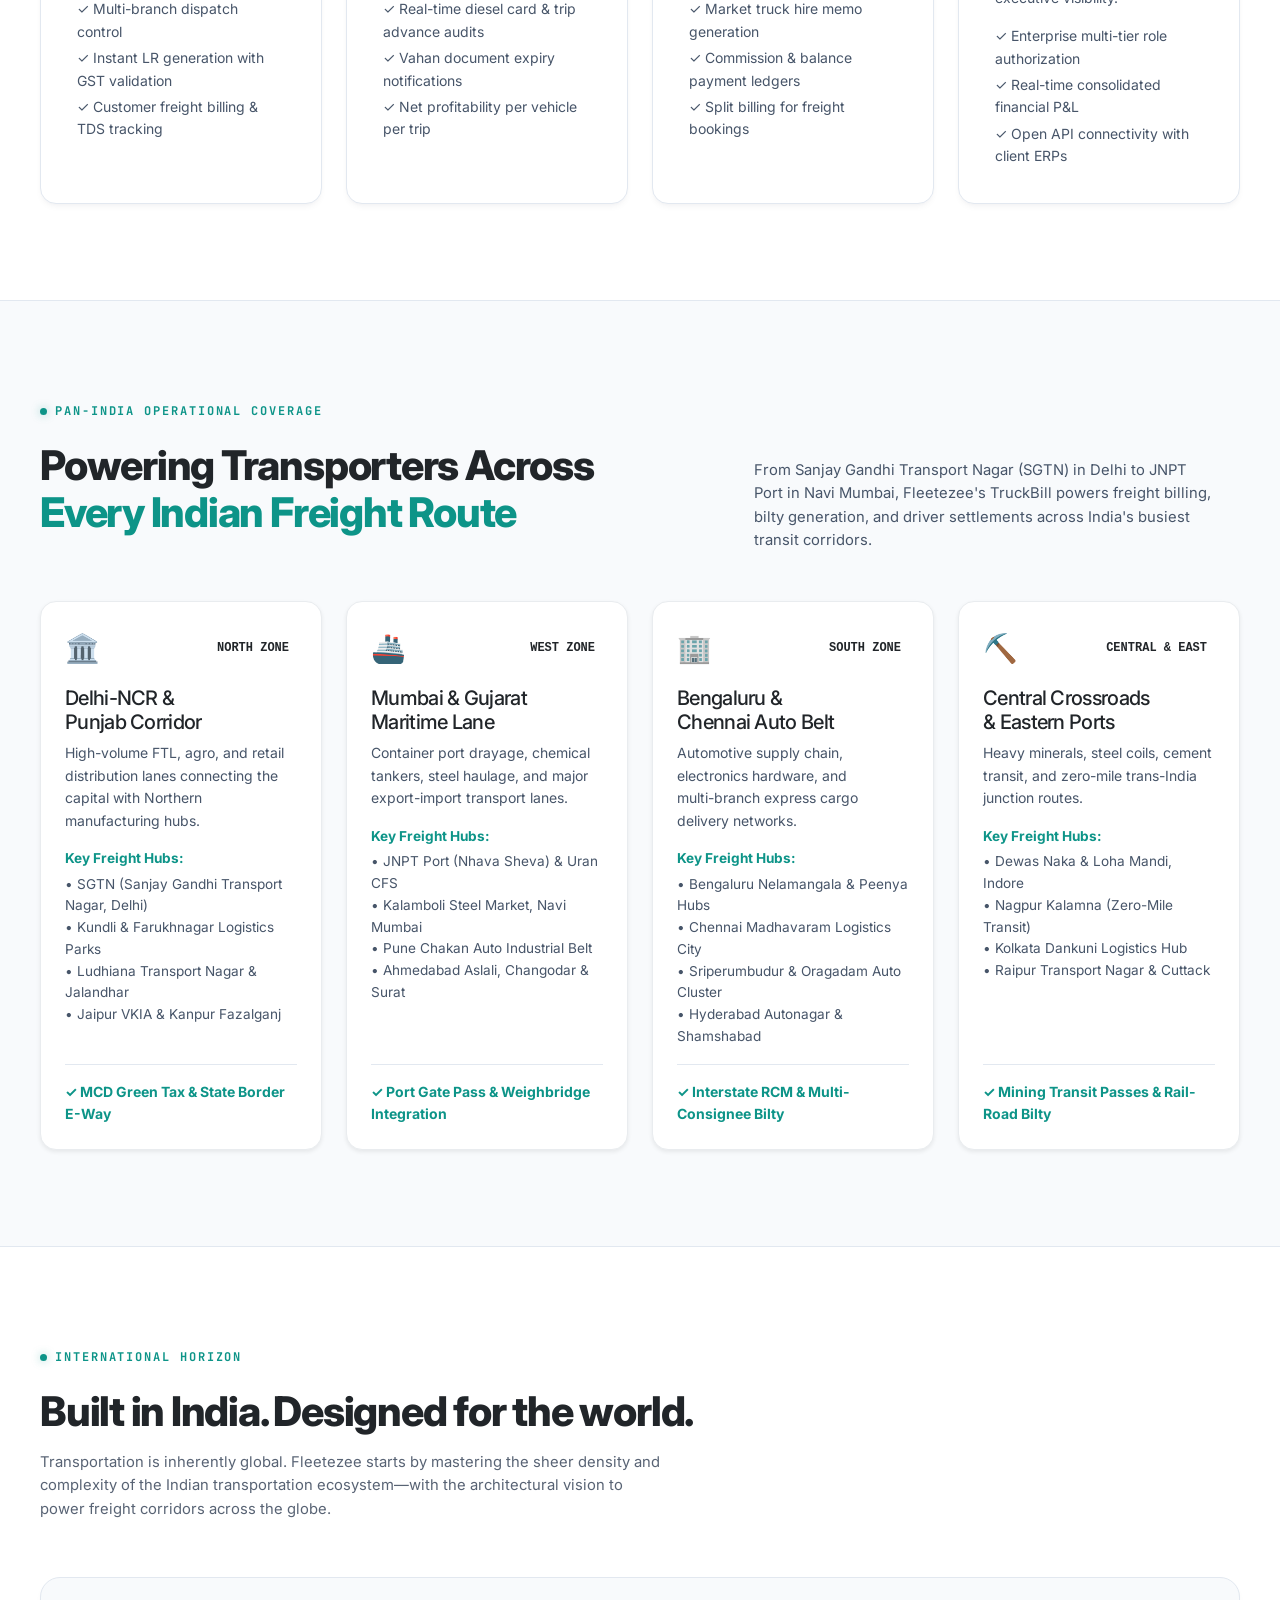
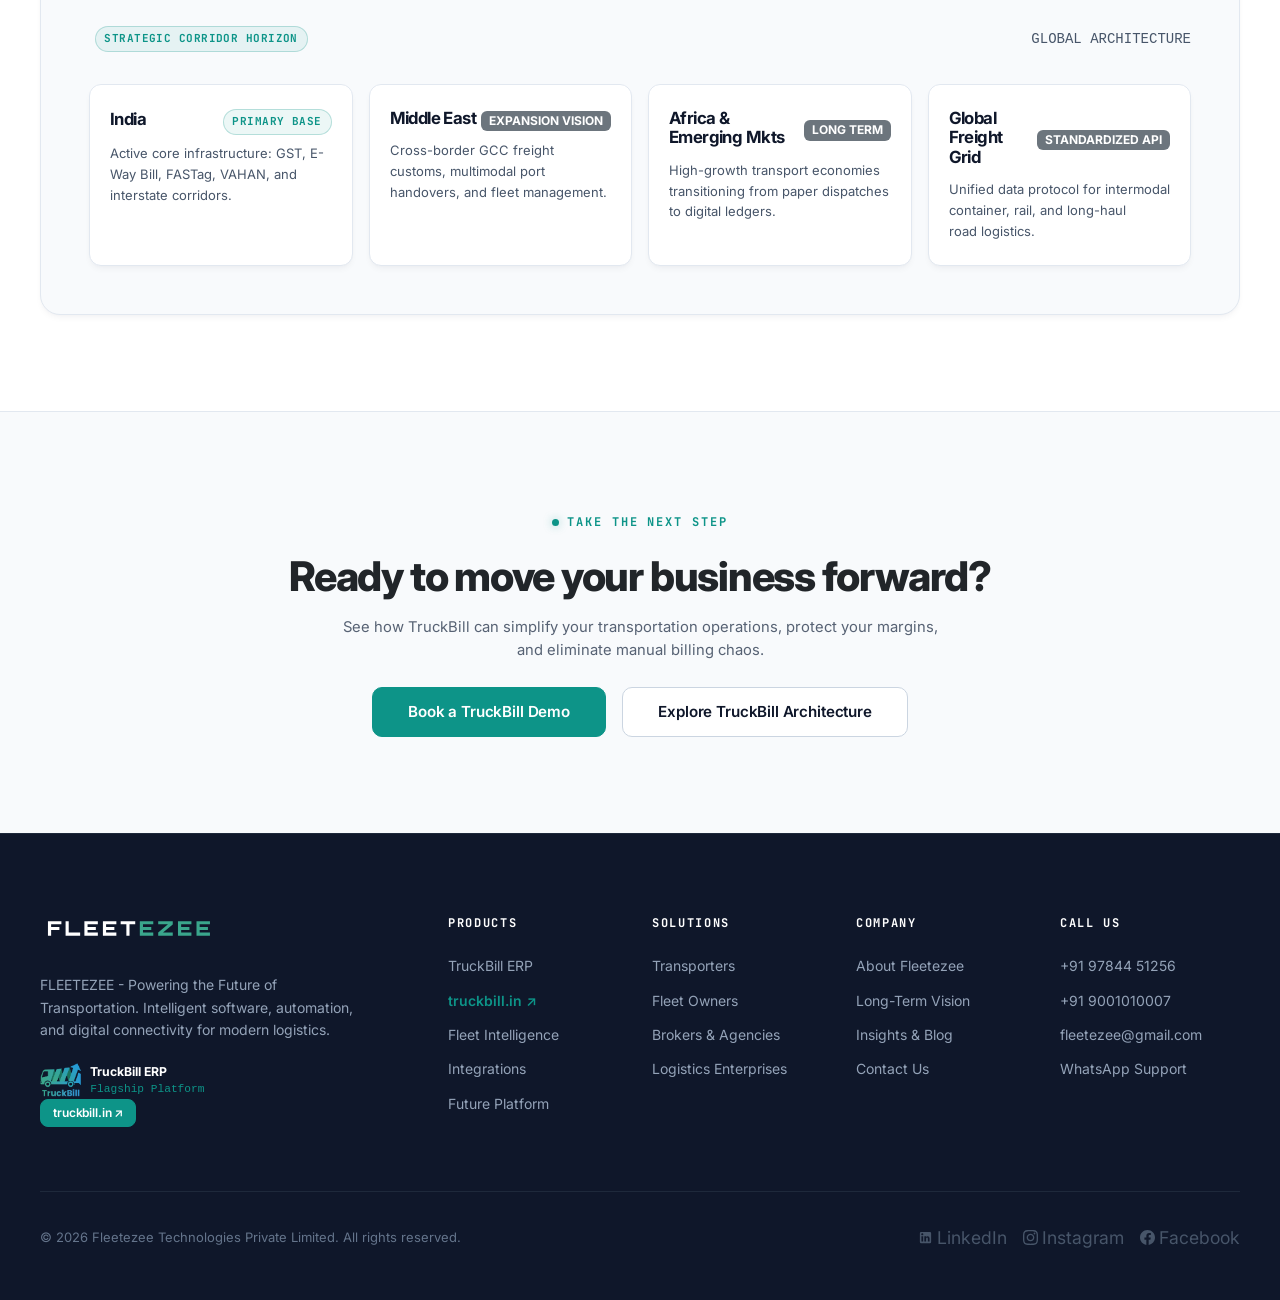
==== commit efb2a310: "Refactor hero banner layout: end-to-end full-width freight network canvas, right-aligned executive g" ====
--- a/index.html
+++ b/index.html
@@ -269,63 +269,65 @@
       <canvas class="hero-telematics-canvas" aria-hidden="true"></canvas>
       <div class="hero-vignette"></div>
 
-      <div class="container-fz position-relative" style="z-index: 3;">
-        <div class="row">
-          <!-- LEFT COLUMN: Clean, Classy Typography, Translucent Badges & Compact Metrics -->
-          <div class="col-lg-7 col-xl-6 hero-content">
-            <!-- Translucent Eyebrow Pill with Live Pulse -->
-            <div class="hero-badge-pill">
-              <span class="hero-badge-dot"></span>
-              <span>FLEETEZEE &bull; TRANSPORTATION TECHNOLOGY</span>
-              <span class="badge-live-pulse ms-2">LIVE MESH</span>
-            </div>
-
-            <!-- Main Headline (Grand Classy Proportions) -->
-            <h1 class="display-hero mb-3">
-              <span>FLEETEZEE</span> &mdash; <span class="text-teal">Powering the Future of Transportation.</span>
-            </h1>
-
-            <!-- Supporting Paragraph with Modern Translucent Slate -->
-            <p class="hero-lead-text mb-3">
-              Fleetezee builds intelligent software, automation and digital connectivity for the businesses that keep goods moving across continents.
-            </p>
-
-            <!-- Actions -->
-            <div class="hero-cta-group">
-              <a href="truckbill.html" class="btn-fz btn-fz-teal btn-fz-lg">
-                Explore TruckBill
-                <svg width="16" height="16" viewBox="0 0 16 16" fill="none"><path d="M6 12L10 8L6 4" stroke="currentColor" stroke-width="2" stroke-linecap="round" stroke-linejoin="round"/></svg>
-              </a>
-              <button class="btn-fz btn-fz-outline-dark btn-fz-lg" data-open-demo data-demo-source="hero_primary">
-                Book a Demo
-              </button>
-            </div>
-
-            <!-- Compact Translucent Frosted Metrics Strip -->
-            <div class="hero-metrics-strip mt-3">
-              <div class="hero-metric-item">
-                <h4 data-counter-target="100" data-counter-suffix="%">100%</h4>
-                <p>Digital dispatch, LR & GST</p>
-              </div>
-              <div class="hero-metric-item">
-                <h4 data-counter-target="0" data-counter-suffix=" Disconnect">0 Disconnect</h4>
-                <p>Unified operations & billing</p>
-              </div>
-              <div class="hero-metric-item">
-                <h4 data-counter-target="25" data-counter-suffix="+">25+</h4>
-                <p>FASTag, Vahan & E-Way Bill</p>
-              </div>
-              <div class="hero-metric-item">
-                <h4>Real-time</h4>
-                <p>Telemetry & fleet tracking</p>
-              </div>
-            </div>
-
-            <!-- Smart Translucent Connector -->
-            <div class="hero-text-connector d-none d-lg-flex align-items-center gap-2 mt-3">
-              <span class="connector-dot"></span>
-              <span class="connector-line"></span>
-              <span class="connector-label">Telematics transmitter synced with Bharat Freight Corridors</span>
+      <div class="container-hero">
+        <div class="row justify-content-end align-items-center">
+          <!-- RIGHT COLUMN: Sleek Frosted Glass Card with Executive Typography & Live Metrics -->
+          <div class="col-lg-6 col-xl-5 col-xxl-5 hero-content">
+            <div class="hero-glass-card">
+              <!-- Translucent Eyebrow Pill with Live Pulse -->
+              <div class="hero-badge-pill">
+                <span class="hero-badge-dot"></span>
+                <span>FLEETEZEE &bull; TRANSPORTATION TECHNOLOGY</span>
+                <span class="badge-live-pulse ms-2">LIVE MESH</span>
+              </div>
+
+              <!-- Main Headline (Grand Classy Proportions) -->
+              <h1 class="display-hero mb-3">
+                <span>FLEETEZEE</span> &mdash; <span class="text-teal">Powering the Future of Transportation.</span>
+              </h1>
+
+              <!-- Supporting Paragraph with Modern Slate -->
+              <p class="hero-lead-text mb-3">
+                Fleetezee builds intelligent software, automation and digital connectivity for the businesses that keep goods moving across continents.
+              </p>
+
+              <!-- Actions -->
+              <div class="hero-cta-group">
+                <a href="truckbill.html" class="btn-fz btn-fz-teal btn-fz-md">
+                  Explore TruckBill
+                  <svg width="15" height="15" viewBox="0 0 16 16" fill="none"><path d="M6 12L10 8L6 4" stroke="currentColor" stroke-width="2" stroke-linecap="round" stroke-linejoin="round"/></svg>
+                </a>
+                <button class="btn-fz btn-fz-outline-dark btn-fz-md" data-open-demo data-demo-source="hero_primary">
+                  Book a Demo
+                </button>
+              </div>
+
+              <!-- Compact Translucent Frosted Metrics Strip -->
+              <div class="hero-metrics-strip mt-3">
+                <div class="hero-metric-item">
+                  <h4 data-counter-target="100" data-counter-suffix="%">100%</h4>
+                  <p>Digital dispatch, LR & GST</p>
+                </div>
+                <div class="hero-metric-item">
+                  <h4 data-counter-target="0" data-counter-suffix=" Disconnect">0 Disconnect</h4>
+                  <p>Unified operations & billing</p>
+                </div>
+                <div class="hero-metric-item">
+                  <h4 data-counter-target="25" data-counter-suffix="+">25+</h4>
+                  <p>FASTag, Vahan & E-Way Bill</p>
+                </div>
+                <div class="hero-metric-item">
+                  <h4>Real-time</h4>
+                  <p>Telemetry & fleet tracking</p>
+                </div>
+              </div>
+
+              <!-- Smart Translucent Connector -->
+              <div class="hero-text-connector d-none d-lg-flex align-items-center gap-2 mt-3">
+                <span class="connector-dot"></span>
+                <span class="connector-line"></span>
+                <span class="connector-label">Telematics synced with Bharat Freight Corridors</span>
+              </div>
             </div>
           </div>
         </div>
--- a/assets/css/components.css
+++ b/assets/css/components.css
@@ -49,18 +49,28 @@
   pointer-events: none;
 }
 
-/* Soft horizontal vignette protecting left-aligned foreground typography while seamlessly revealing the full-background seamless network */
+/* Full-bleed container specifically for hero sections (no 1280px artificial squeeze) */
+.container-hero {
+  width: 100%;
+  max-width: 100%;
+  padding-left: clamp(1.25rem, 3.5vw, 3.5rem);
+  padding-right: clamp(1.25rem, 3.5vw, 3.5rem);
+  position: relative;
+  z-index: 3;
+}
+
+/* Feathered edge vignette preserving 100% full-width animation visibility across the screen */
 .hero-vignette {
   position: absolute;
   top: 0;
   left: 0;
   width: 100%;
   height: 100%;
-  background: linear-gradient(90deg, 
-    rgba(255, 255, 255, 0.96) 0%, 
-    rgba(255, 255, 255, 0.90) 34%, 
-    rgba(255, 255, 255, 0.48) 62%, 
-    rgba(255, 255, 255, 0.12) 100%
+  background: linear-gradient(180deg, 
+    rgba(255, 255, 255, 0.40) 0%, 
+    transparent 14%, 
+    transparent 86%, 
+    rgba(255, 255, 255, 0.60) 100%
   );
   z-index: 2;
   pointer-events: none;
@@ -69,19 +79,36 @@
 .hero-content {
   position: relative;
   z-index: 3;
+}
+
+/* Executive Frosted Glass Card for Right-Side Hero Presentation */
+.hero-glass-card {
+  position: relative;
+  background: rgba(255, 255, 255, 0.90);
+  backdrop-filter: blur(24px);
+  -webkit-backdrop-filter: blur(24px);
+  border: 1px solid rgba(226, 232, 240, 0.90);
+  border-radius: 20px;
+  padding: clamp(1.25rem, 2.2vw, 1.85rem);
+  box-shadow:
+    0 20px 45px -12px rgba(15, 23, 42, 0.08),
+    0 1px 3px 0 rgba(15, 23, 42, 0.04),
+    0 0 0 1px rgba(255, 255, 255, 0.9) inset;
   text-align: left;
 }
 
-/* Strictly Lock Hero Headings to Grand, Classy, Left-Aligned Scale Across All 8 Pages */
+/* Strictly Lock Hero Headings to Grand, Classy Scale Across All 8 Pages */
 .hero-section .display-hero,
 .page-hero-section .display-hero,
-.hero-content h1 {
-  font-size: clamp(1.35rem, 2vw, 1.85rem) !important;
+.hero-content h1,
+.hero-glass-card h1 {
+  font-size: clamp(1.28rem, 1.8vw, 1.7rem) !important;
   font-weight: 800;
   letter-spacing: -0.025em;
-  line-height: 1.22;
-  margin-bottom: 0.75rem;
+  line-height: 1.25;
+  margin-bottom: 0.65rem;
   text-align: left;
+  color: #0F172A;
 }
 
 /* Modern Frosted Translucent Pill Badge */
@@ -89,18 +116,18 @@
   display: inline-flex;
   align-items: center;
   gap: 0.65rem;
-  padding: 0.4rem 1.1rem;
-  background: rgba(255, 255, 255, 0.75);
+  padding: 0.35rem 0.95rem;
+  background: rgba(255, 255, 255, 0.85);
   backdrop-filter: blur(12px);
   -webkit-backdrop-filter: blur(12px);
   border: 1px solid rgba(226, 232, 240, 0.8);
   border-radius: 999px;
   font-family: var(--font-mono);
-  font-size: 0.72rem;
+  font-size: 0.70rem;
   font-weight: 700;
   color: rgba(15, 23, 42, 0.85);
   letter-spacing: 0.08em;
-  margin-bottom: 0.85rem;
+  margin-bottom: 0.75rem;
   box-shadow: 0 4px 16px -2px rgba(15, 23, 42, 0.04);
 }
 
@@ -168,30 +195,33 @@
 }
 
 /* Refined Grand Classy Hero Typography */
+.hero-glass-card .hero-lead-text,
 .hero-lead-text {
-  font-size: clamp(0.925rem, 1.1vw, 1.05rem);
-  line-height: 1.58;
-  color: rgba(51, 65, 85, 0.82) !important;
+  font-size: clamp(0.84rem, 0.98vw, 0.94rem);
+  line-height: 1.52;
+  color: #334155 !important;
   font-weight: 400;
-  max-width: 600px;
-}
-
+  margin-bottom: 0.85rem;
+}
+
+.hero-glass-card .hero-cta-group,
 .hero-cta-group {
   display: flex;
   align-items: center;
   flex-wrap: wrap;
-  gap: 0.85rem;
-  margin-top: 1.25rem;
+  gap: 0.75rem;
+  margin-top: 0.5rem;
+  margin-bottom: 0.25rem;
 }
 
 /* Translucent Frosted Glass Metric Strip (Compact & Low-Profile) */
 .hero-metrics-strip {
-  margin-top: 1.15rem;
-  padding-top: 0.85rem;
-  border-top: 1px solid rgba(226, 232, 240, 0.7);
+  margin-top: 0.85rem;
+  padding-top: 0.75rem;
+  border-top: 1px solid rgba(226, 232, 240, 0.75);
   display: grid;
   grid-template-columns: repeat(4, 1fr);
-  gap: 0.65rem;
+  gap: 0.5rem;
 }
 
 @media (max-width: 991px) {
@@ -202,37 +232,35 @@
 }
 
 .hero-metric-item {
-  background: rgba(255, 255, 255, 0.72);
-  backdrop-filter: blur(12px);
-  -webkit-backdrop-filter: blur(12px);
+  background: rgba(248, 250, 252, 0.82);
   border: 1px solid rgba(226, 232, 240, 0.75);
-  border-radius: 10px;
-  padding: 0.55rem 0.75rem;
-  box-shadow: 0 2px 10px -2px rgba(15, 23, 42, 0.03);
+  border-radius: 8px;
+  padding: 0.42rem 0.55rem;
+  box-shadow: 0 1px 3px rgba(15, 23, 42, 0.02);
   transition: all 0.2s ease;
 }
 
 .hero-metric-item:hover {
   transform: translateY(-2px);
-  box-shadow: 0 6px 18px -4px rgba(15, 23, 42, 0.06);
-  border-color: rgba(13, 148, 136, 0.35);
+  box-shadow: 0 4px 12px -2px rgba(15, 23, 42, 0.05);
+  border-color: rgba(13, 148, 136, 0.4);
 }
 
 .hero-metric-item h4 {
   font-family: var(--font-mono);
-  font-size: clamp(0.95rem, 1.15vw, 1.125rem);
+  font-size: clamp(0.82rem, 1vw, 0.95rem);
   font-weight: 800;
-  margin-bottom: 0.15rem;
+  margin-bottom: 0.12rem;
+  line-height: 1.15;
+  color: #0D9488;
+  white-space: nowrap;
+}
+
+.hero-metric-item p {
+  font-size: 0.625rem;
+  color: rgba(71, 85, 105, 0.85);
+  margin-bottom: 0;
   line-height: 1.2;
-  color: var(--fz-slate-900);
-  white-space: nowrap;
-}
-
-.hero-metric-item p {
-  font-size: 0.6875rem;
-  color: rgba(71, 85, 105, 0.82);
-  margin-bottom: 0;
-  line-height: 1.25;
   font-weight: 500;
 }
 
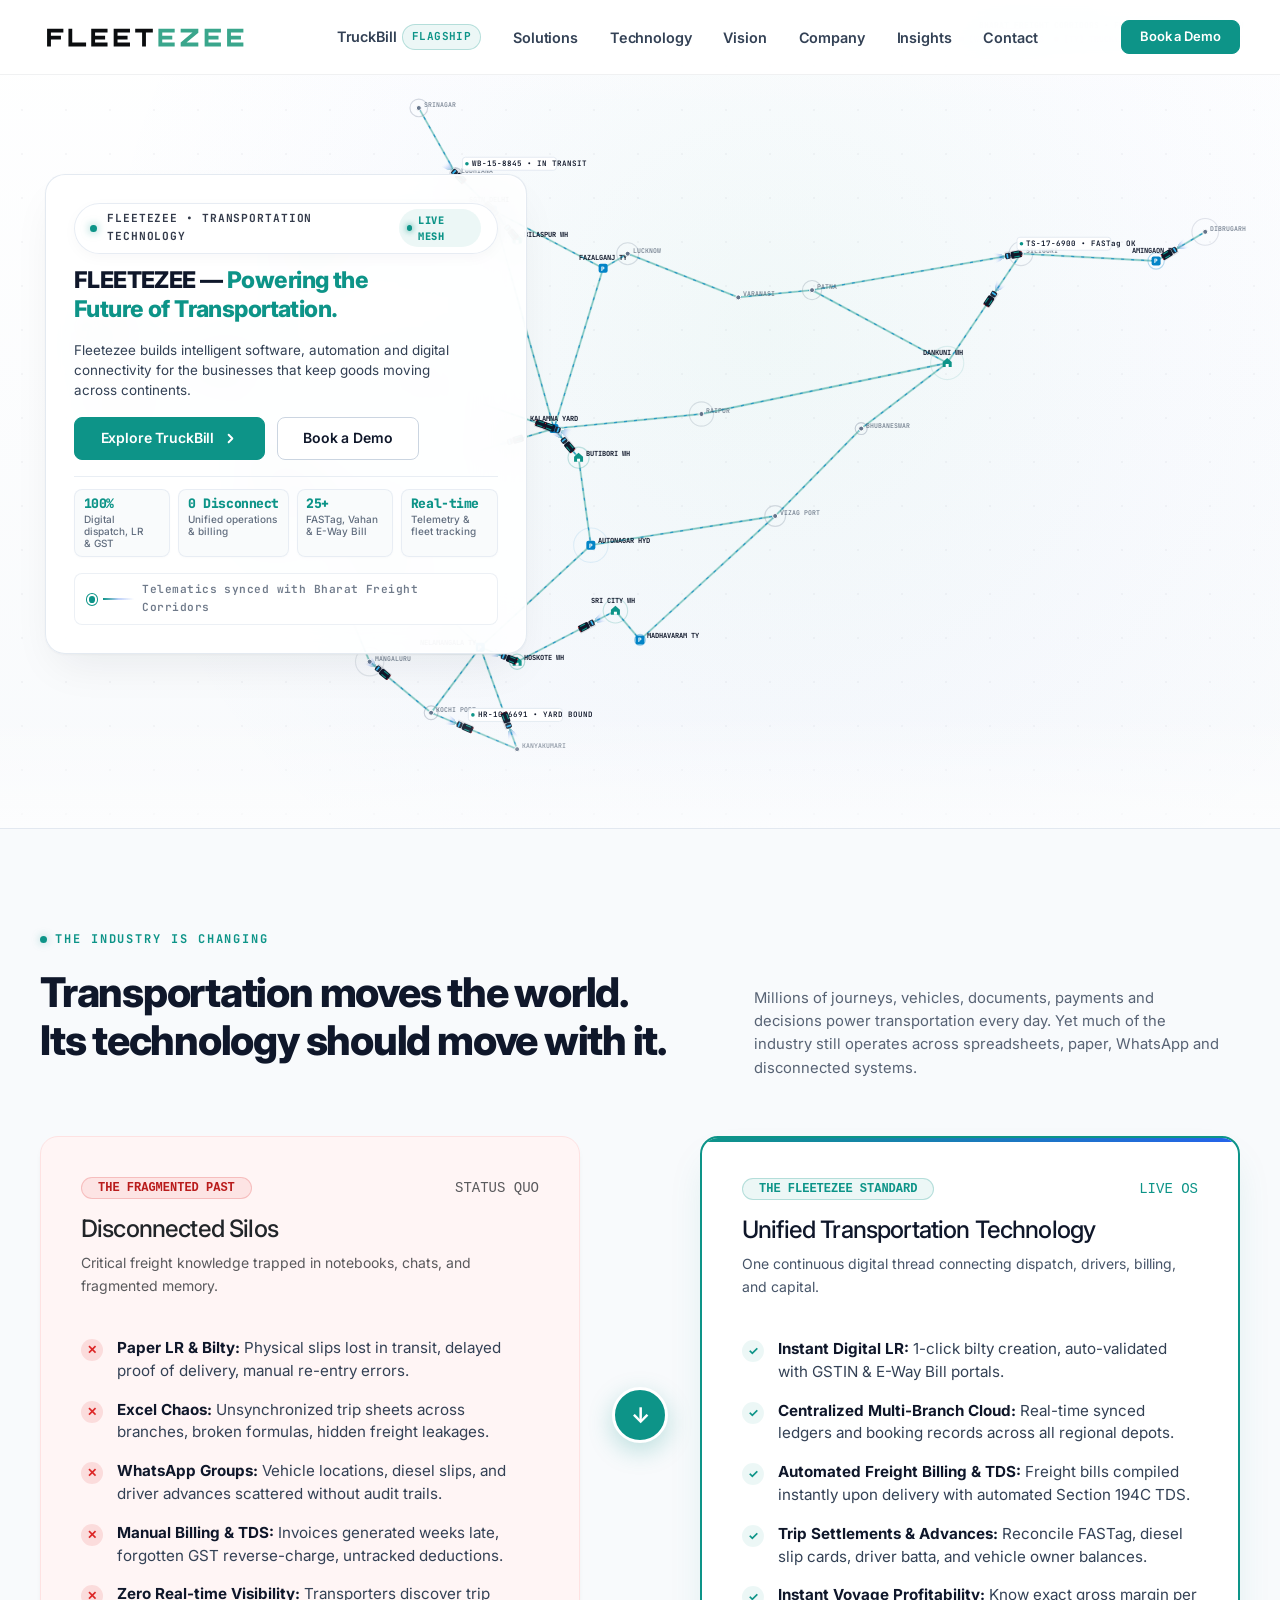
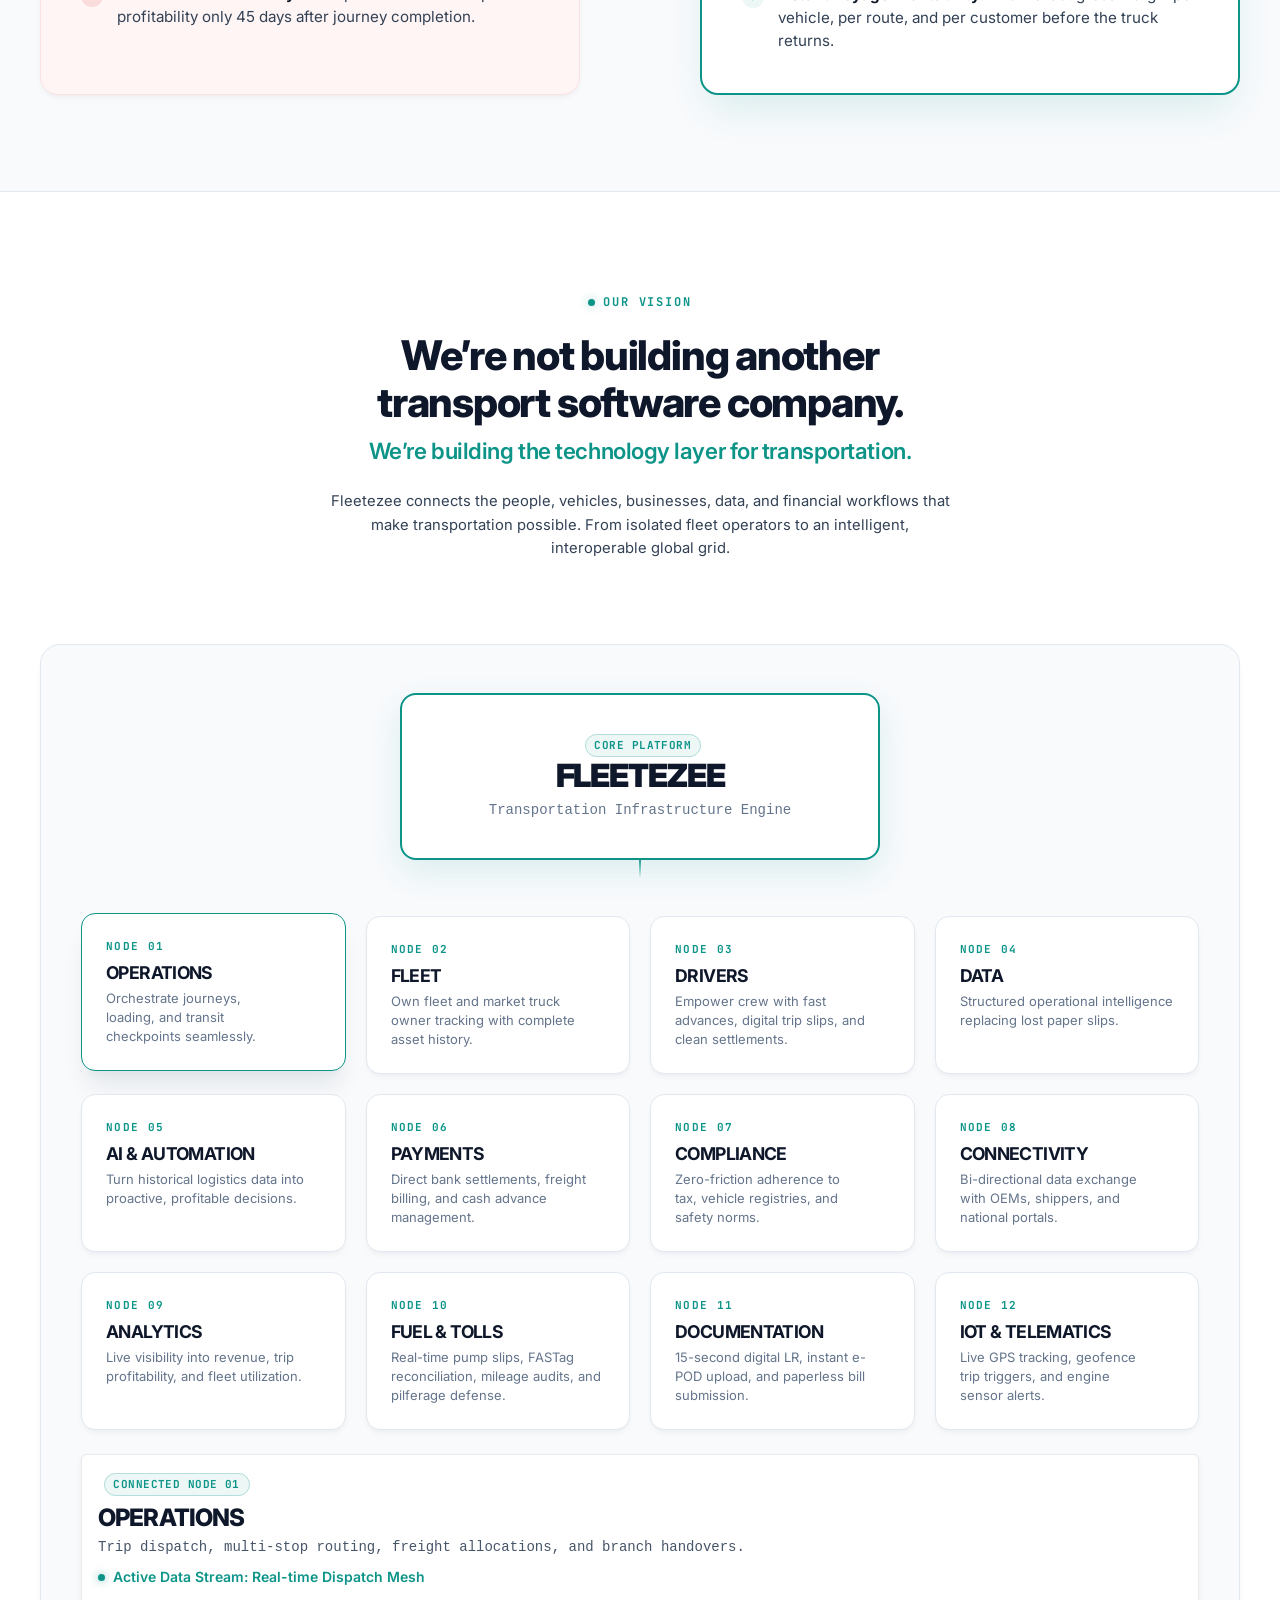
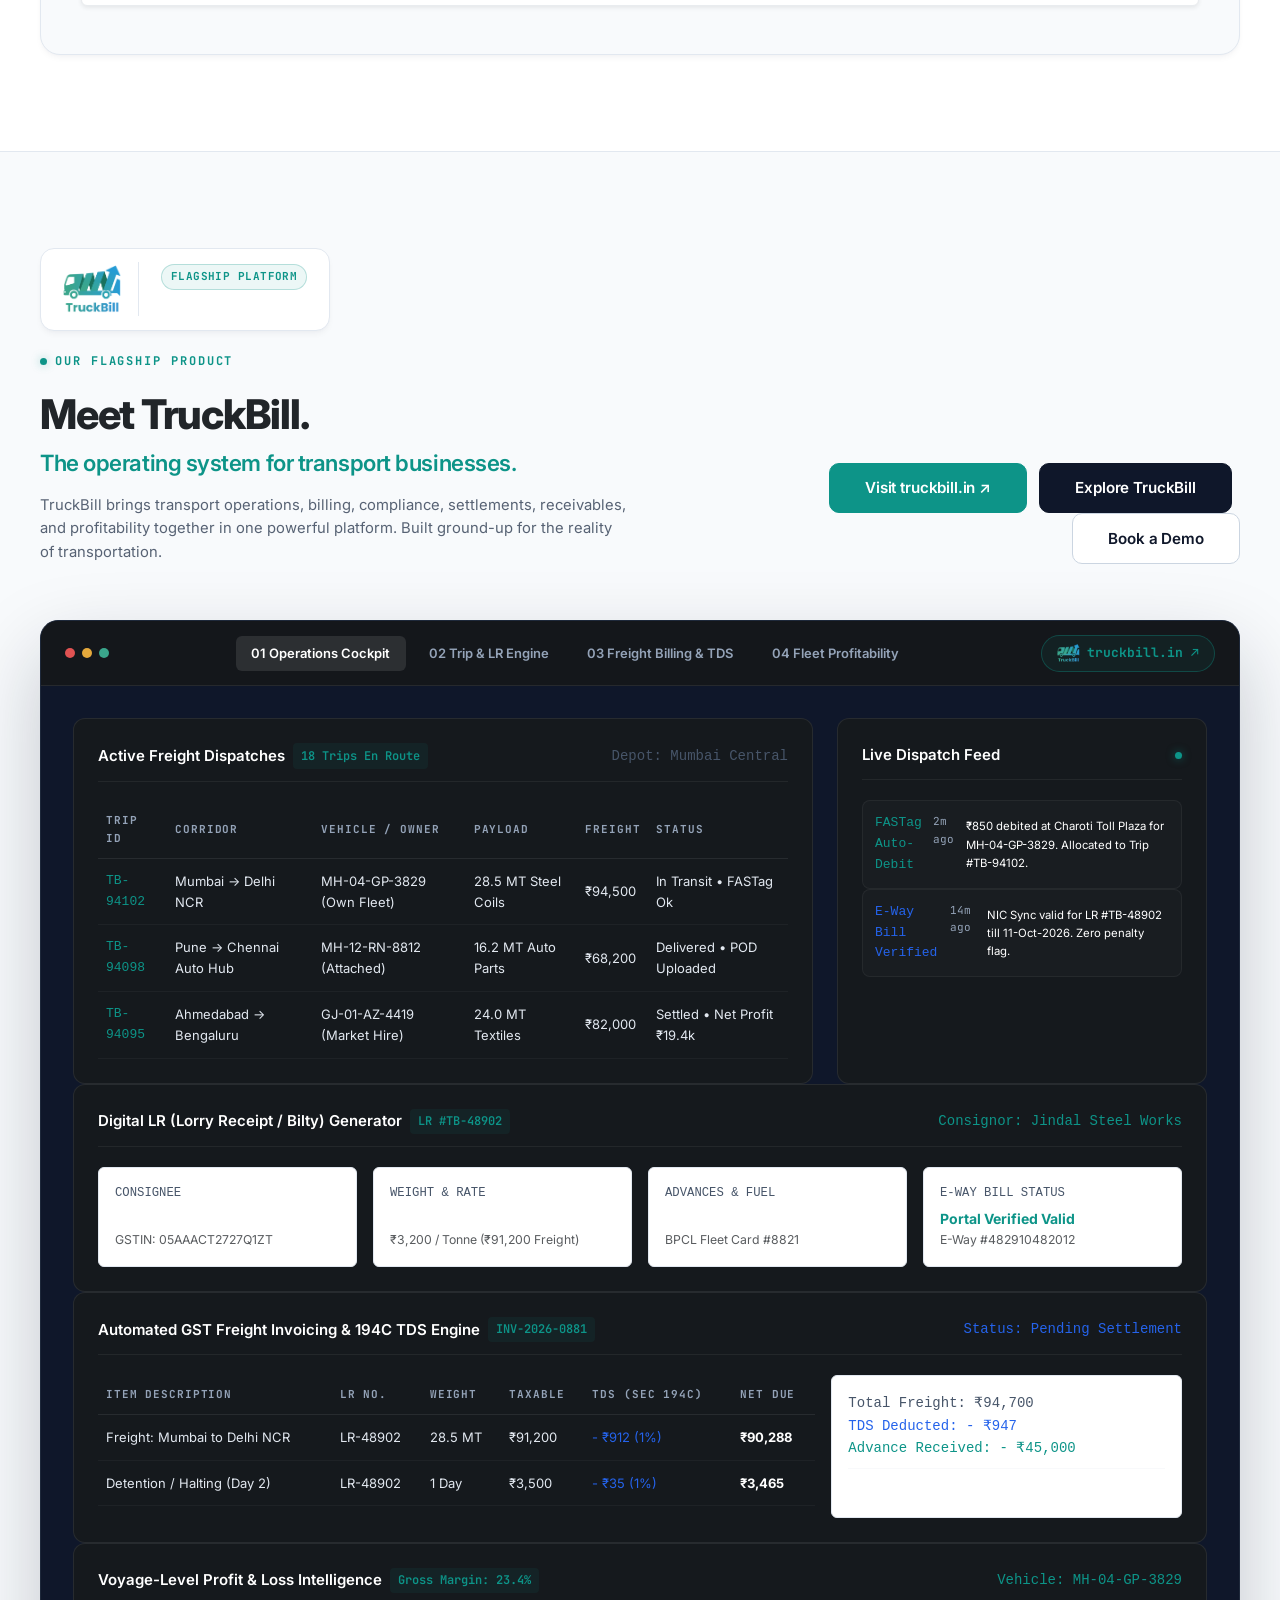
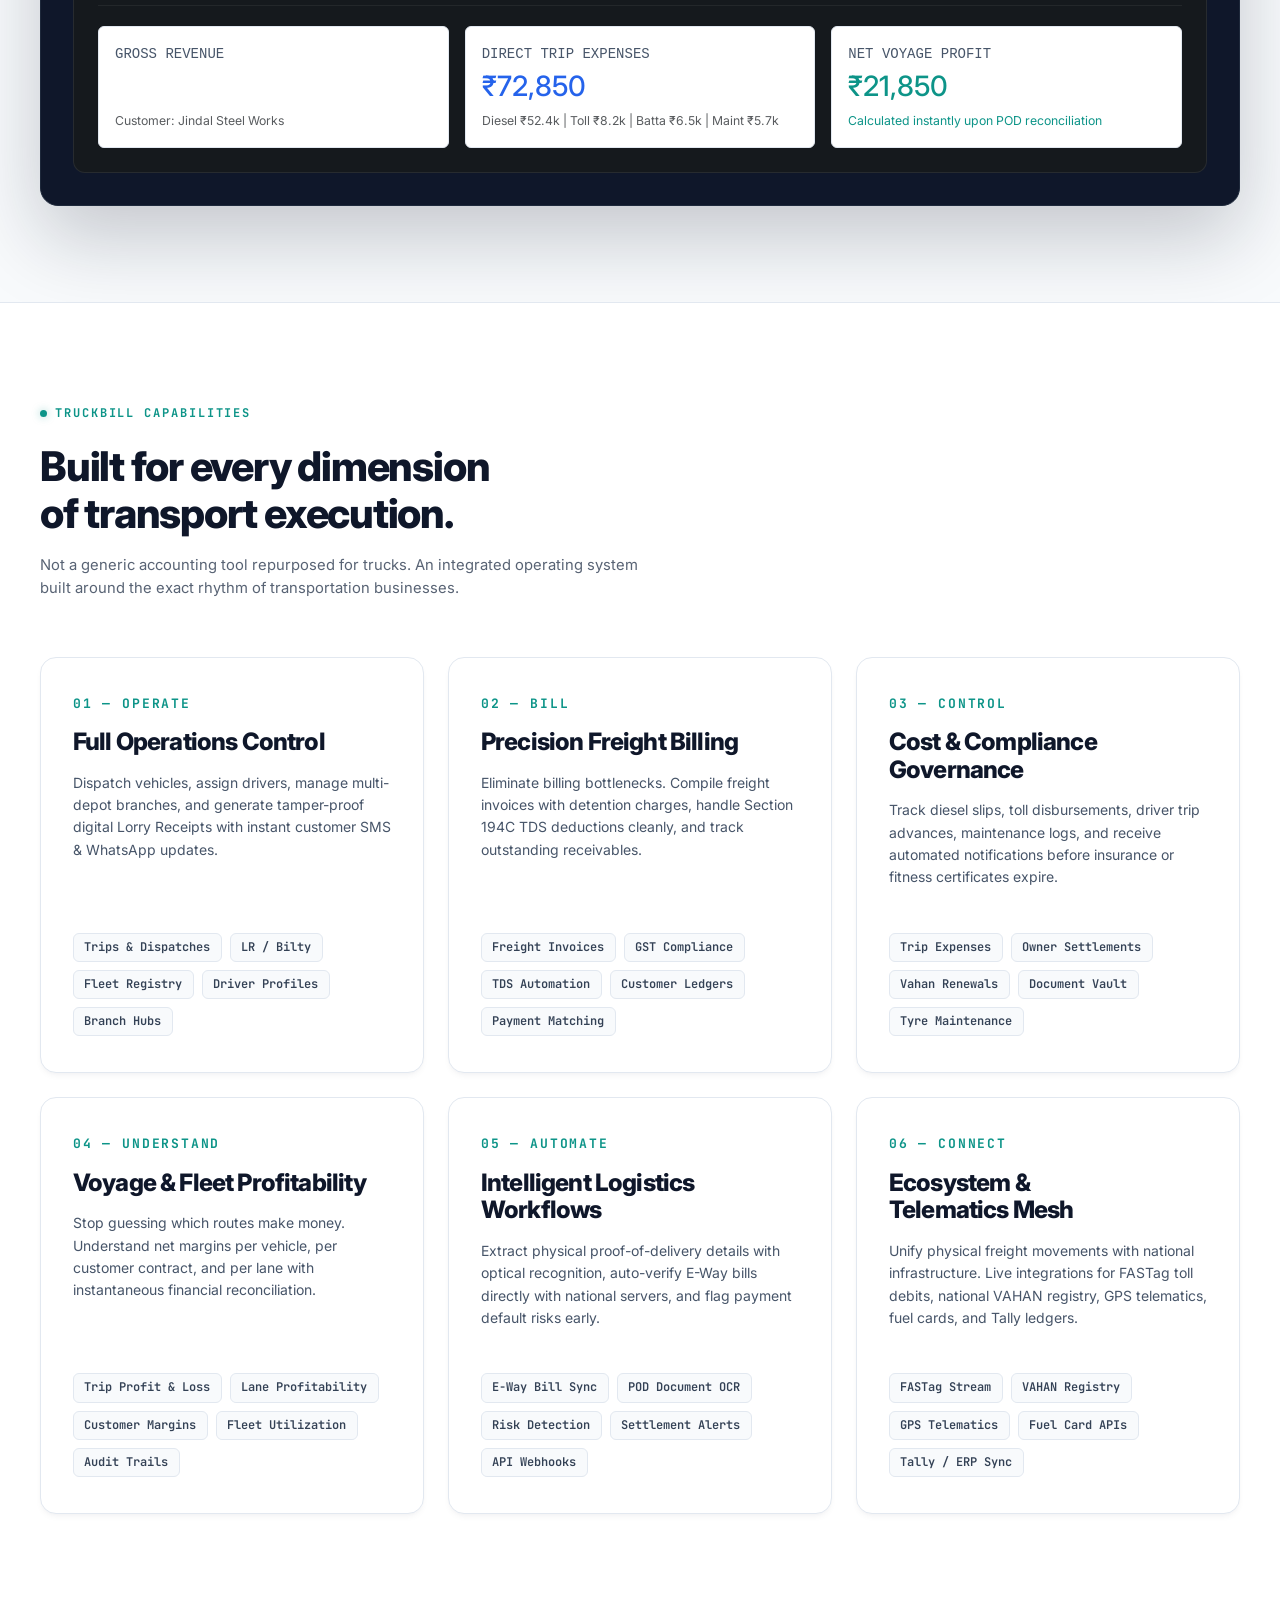
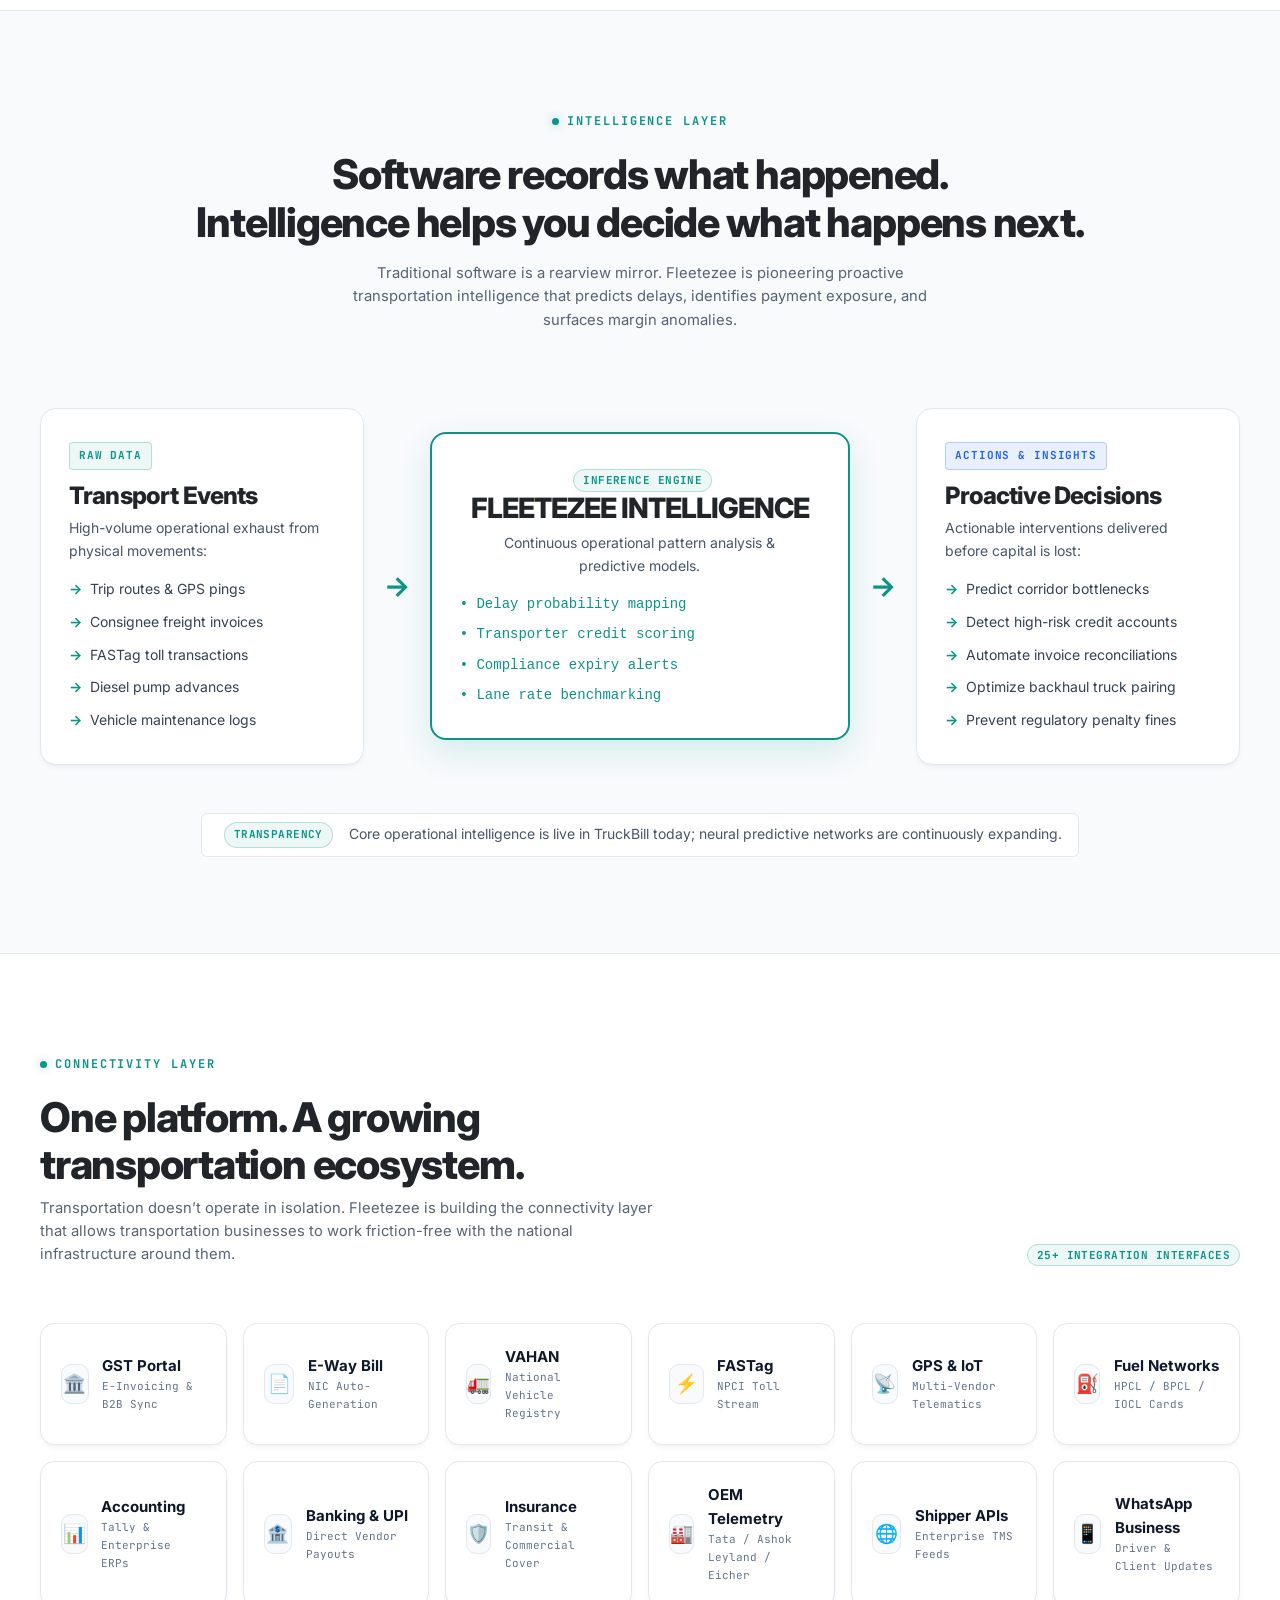
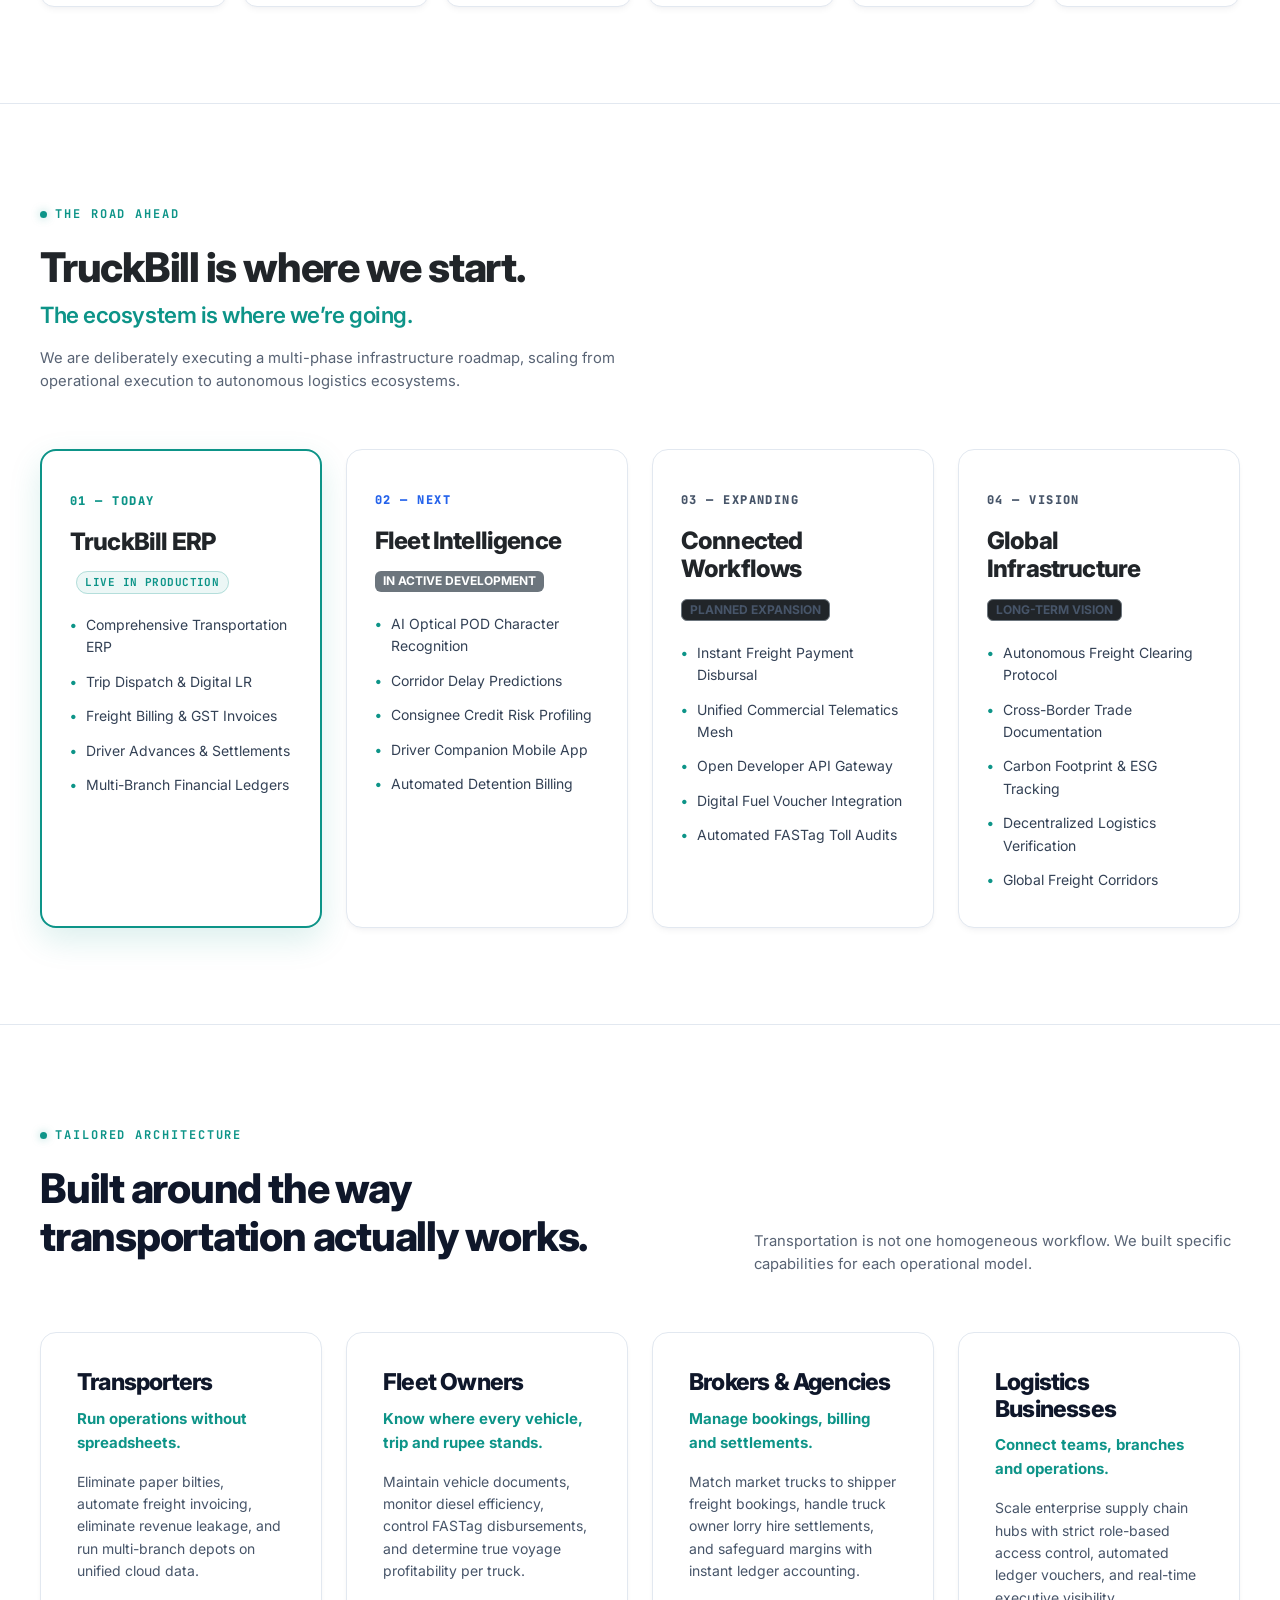
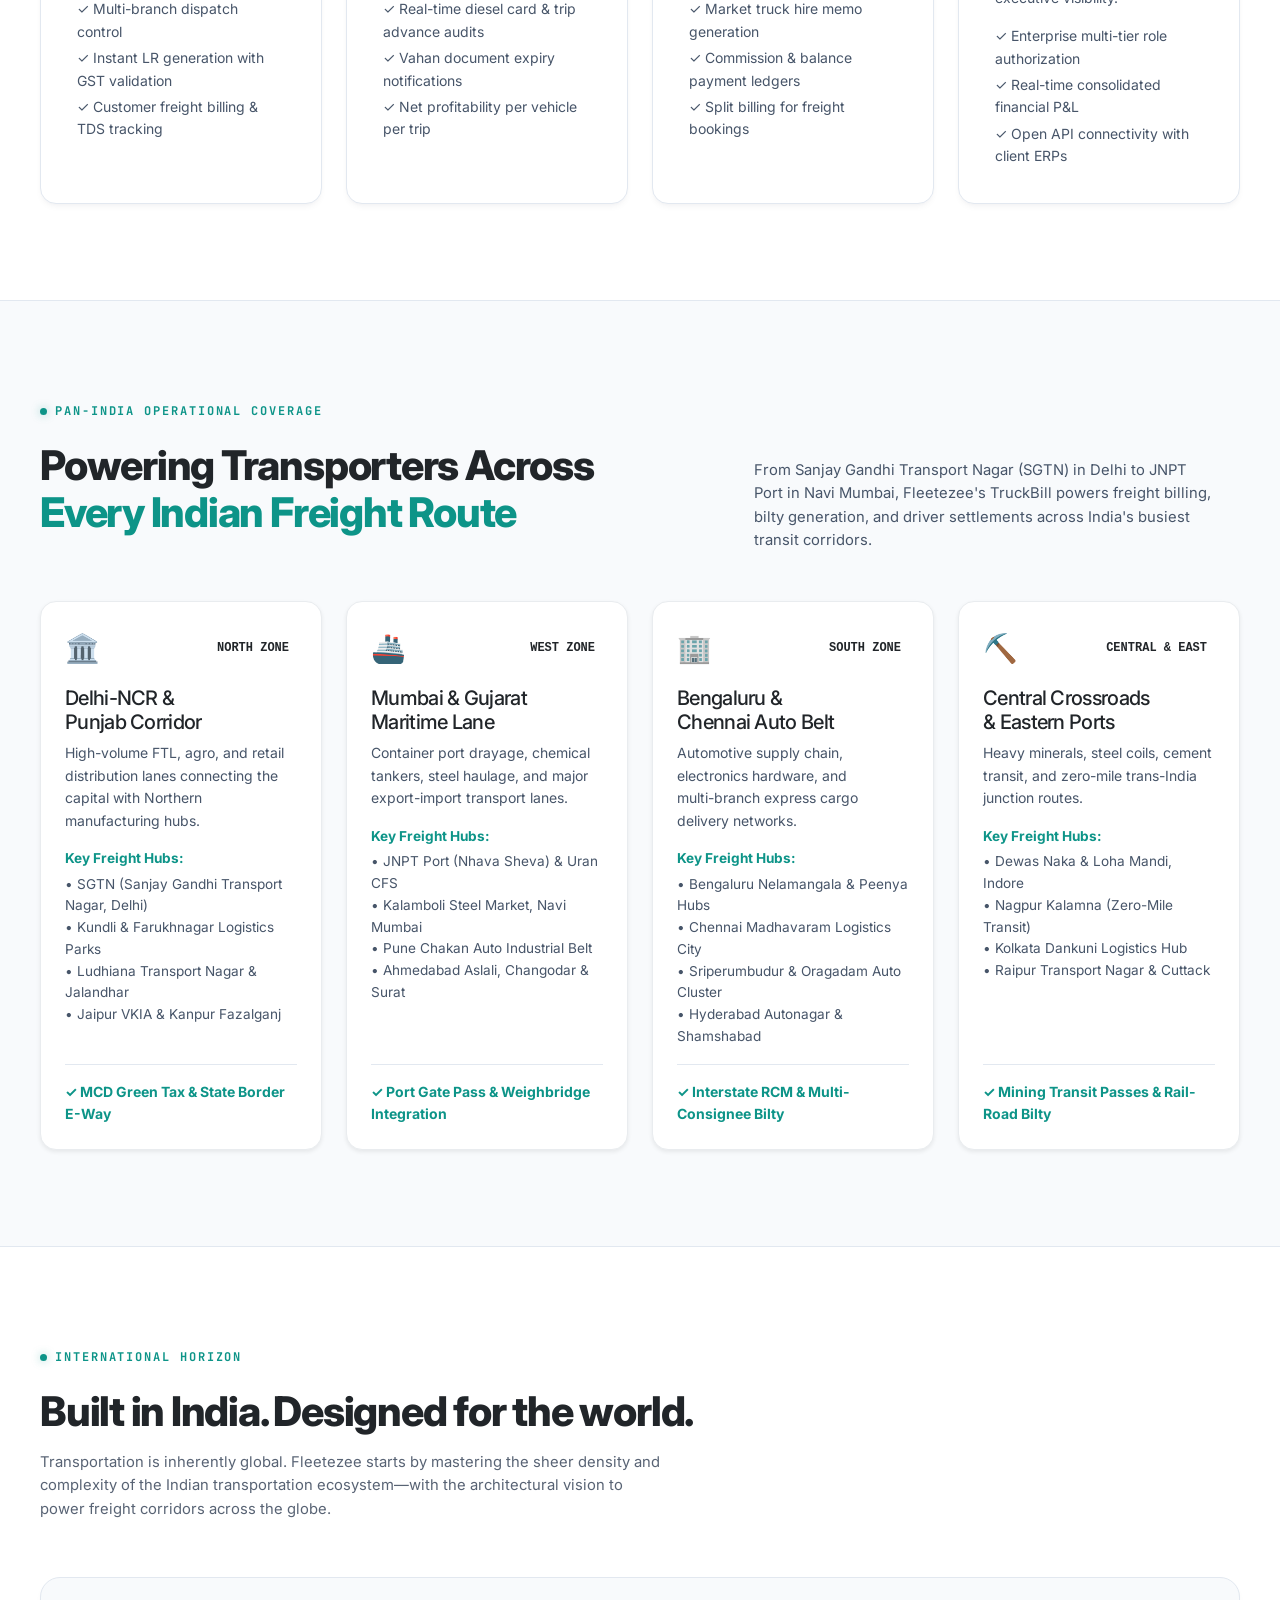
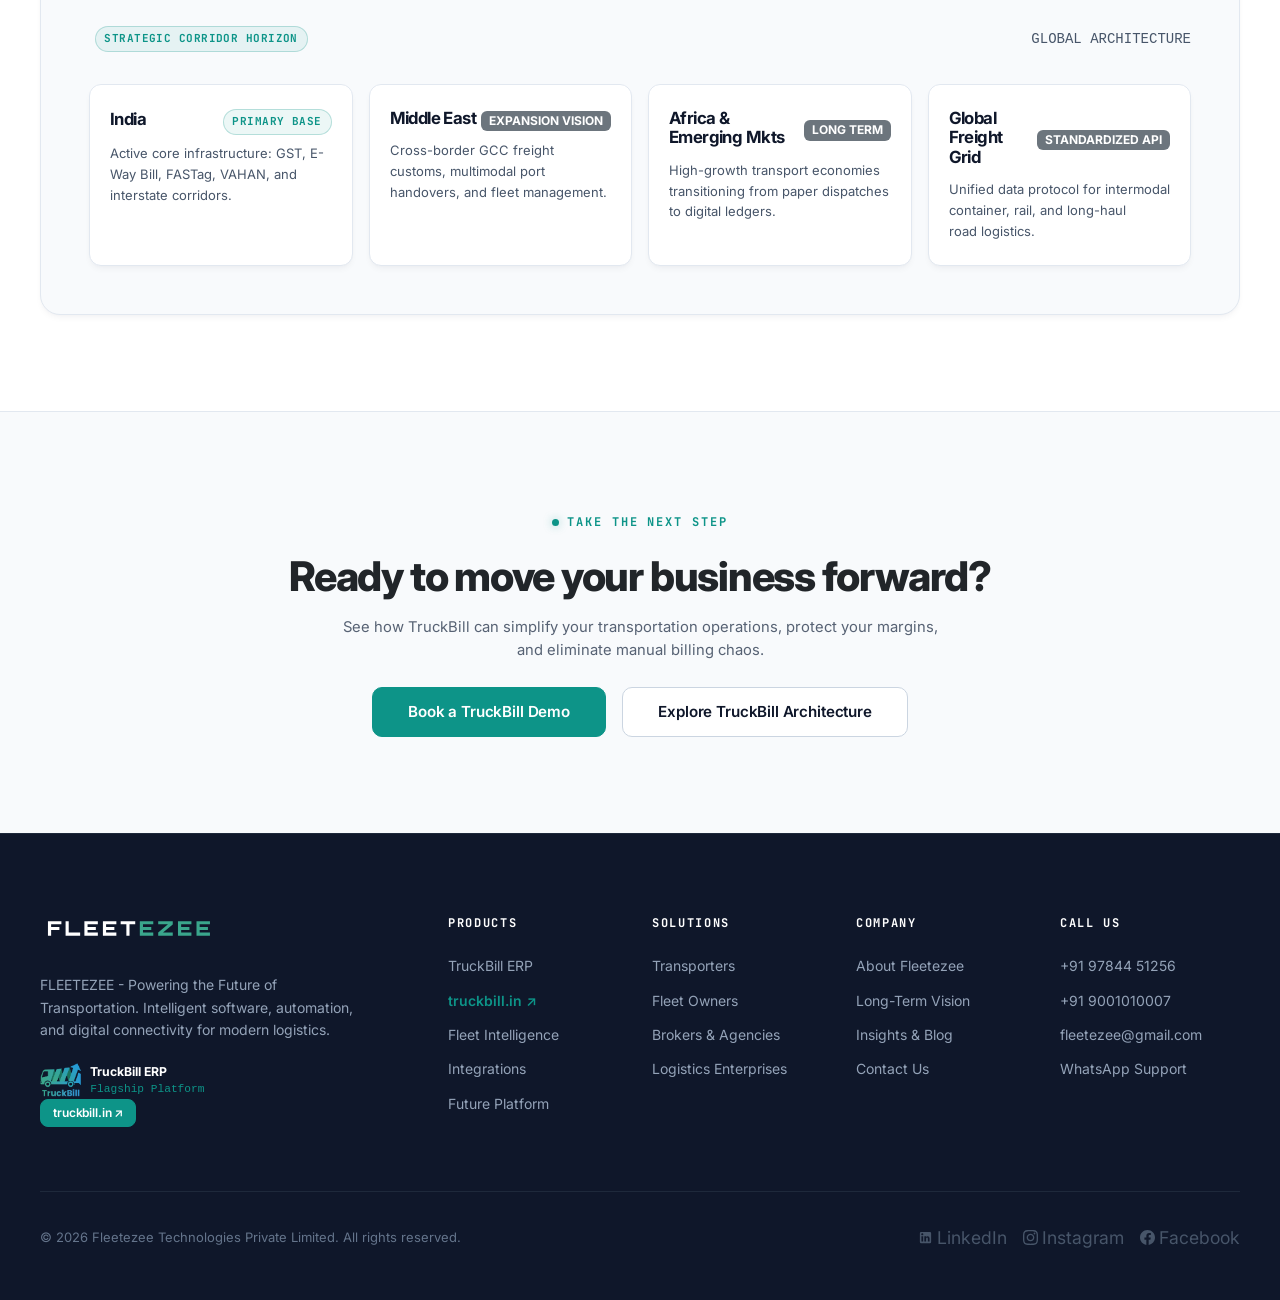
==== commit d3f68ba2: "Position hero glass cards on the left side of hero canvas across all 8 pages and reposition ambient " ====
--- a/index.html
+++ b/index.html
@@ -270,8 +270,8 @@
       <div class="hero-vignette"></div>
 
       <div class="container-hero">
-        <div class="row justify-content-end align-items-center">
-          <!-- RIGHT COLUMN: Sleek Frosted Glass Card with Executive Typography & Live Metrics -->
+        <div class="row justify-content-start align-items-center">
+          <!-- LEFT COLUMN: Sleek Frosted Glass Card with Executive Typography & Live Metrics -->
           <div class="col-lg-6 col-xl-5 col-xxl-5 hero-content">
             <div class="hero-glass-card">
               <!-- Translucent Eyebrow Pill with Live Pulse -->
--- a/assets/css/responsive.css
+++ b/assets/css/responsive.css
@@ -57,6 +57,35 @@
     grid-template-columns: repeat(2, 1fr);
   }
 
+  .hero-section,
+  .page-hero-section {
+    height: auto;
+    min-height: calc(100svh - 68px);
+    max-height: none;
+    padding-top: 5.25rem;
+    padding-bottom: 2.75rem;
+  }
+
+  .container-hero {
+    padding-left: clamp(1rem, 3.5vw, 1.75rem);
+    padding-right: clamp(1rem, 3.5vw, 1.75rem);
+  }
+
+  .hero-glass-card {
+    background: rgba(255, 255, 255, 0.88);
+    backdrop-filter: blur(16px);
+    -webkit-backdrop-filter: blur(16px);
+    border-radius: 18px;
+    padding: 1.35rem 1.15rem;
+    margin-top: 0.5rem;
+    box-shadow: 0 16px 36px -10px rgba(15, 23, 42, 0.08);
+  }
+
+  .hero-metrics-strip {
+    grid-template-columns: repeat(2, 1fr);
+    gap: 0.5rem;
+  }
+
   .hero-cta-group {
     width: 100%;
   }
@@ -73,18 +102,96 @@
 /* Small Handhelds (max-width: 575.98px) - 360px, 375px, 390px, 414px */
 @media (max-width: 575.98px) {
   :root {
-    --section-pad-y: 4rem;
-  }
-
-  .hero-section {
-    padding-top: 6.5rem;
-    padding-bottom: 4rem;
+    --section-pad-y: 3.5rem;
+  }
+
+  .hero-section,
+  .page-hero-section {
+    padding-top: 4.75rem;
+    padding-bottom: 2rem;
     min-height: auto;
+  }
+
+  .container-hero {
+    padding-left: 0.85rem;
+    padding-right: 0.85rem;
+  }
+
+  .hero-glass-card {
+    padding: 1.15rem 0.95rem;
+    border-radius: 14px;
+  }
+
+  .hero-glass-card .display-hero,
+  .hero-glass-card h1 {
+    font-size: 1.32rem !important;
+    line-height: 1.24;
+    margin-bottom: 0.55rem;
+  }
+
+  .hero-glass-card .hero-lead-text {
+    font-size: 0.825rem;
+    line-height: 1.48;
+    margin-bottom: 0.75rem;
+  }
+
+  .hero-badge-pill {
+    font-size: 0.64rem;
+    padding: 0.25rem 0.65rem;
+    gap: 0.45rem;
+    margin-bottom: 0.6rem;
   }
 
   .hero-metrics-strip {
     grid-template-columns: 1fr 1fr;
-    gap: 1.25rem;
+    gap: 0.45rem;
+    margin-top: 0.75rem;
+    padding-top: 0.65rem;
+  }
+
+  .hero-metric-item {
+    padding: 0.35rem 0.45rem;
+    border-radius: 6px;
+  }
+
+  .hero-metric-item h4 {
+    font-size: 0.82rem;
+    line-height: 1.1;
+    margin-bottom: 0.1rem;
+  }
+
+  .hero-metric-item p {
+    font-size: 0.58rem;
+    line-height: 1.2;
+  }
+
+  .hero-cta-group {
+    flex-direction: column;
+    gap: 0.5rem;
+    width: 100%;
+    margin-top: 0.6rem;
+  }
+
+  .hero-cta-group .btn-fz {
+    width: 100%;
+    justify-content: center;
+    padding: 0.55rem 1rem;
+    font-size: 0.82rem;
+  }
+
+  .hero-text-connector {
+    padding: 0.35rem 0.65rem;
+    font-size: 0.65rem;
+  }
+
+  .display-section {
+    font-size: 1.55rem;
+    line-height: 1.22;
+  }
+
+  .lead-text {
+    font-size: 0.925rem;
+    line-height: 1.5;
   }
 
   .roadmap-timeline {
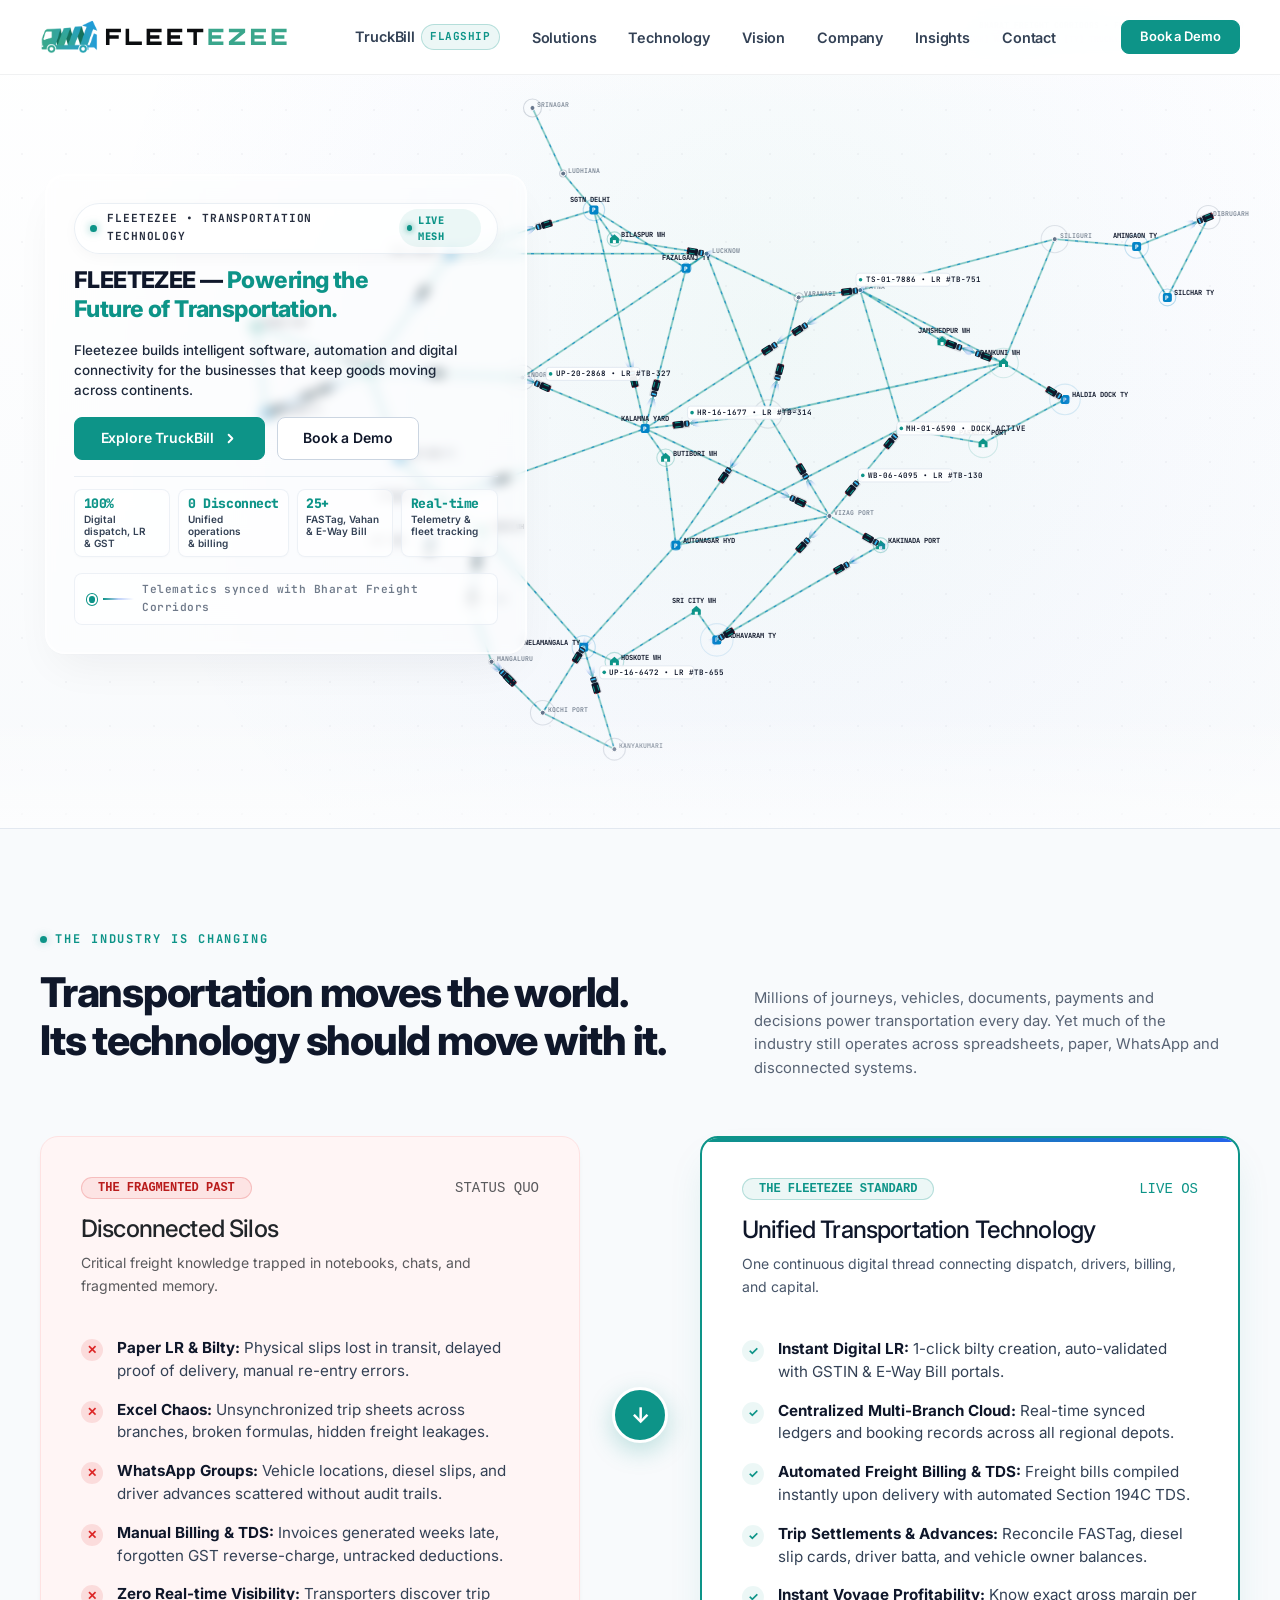
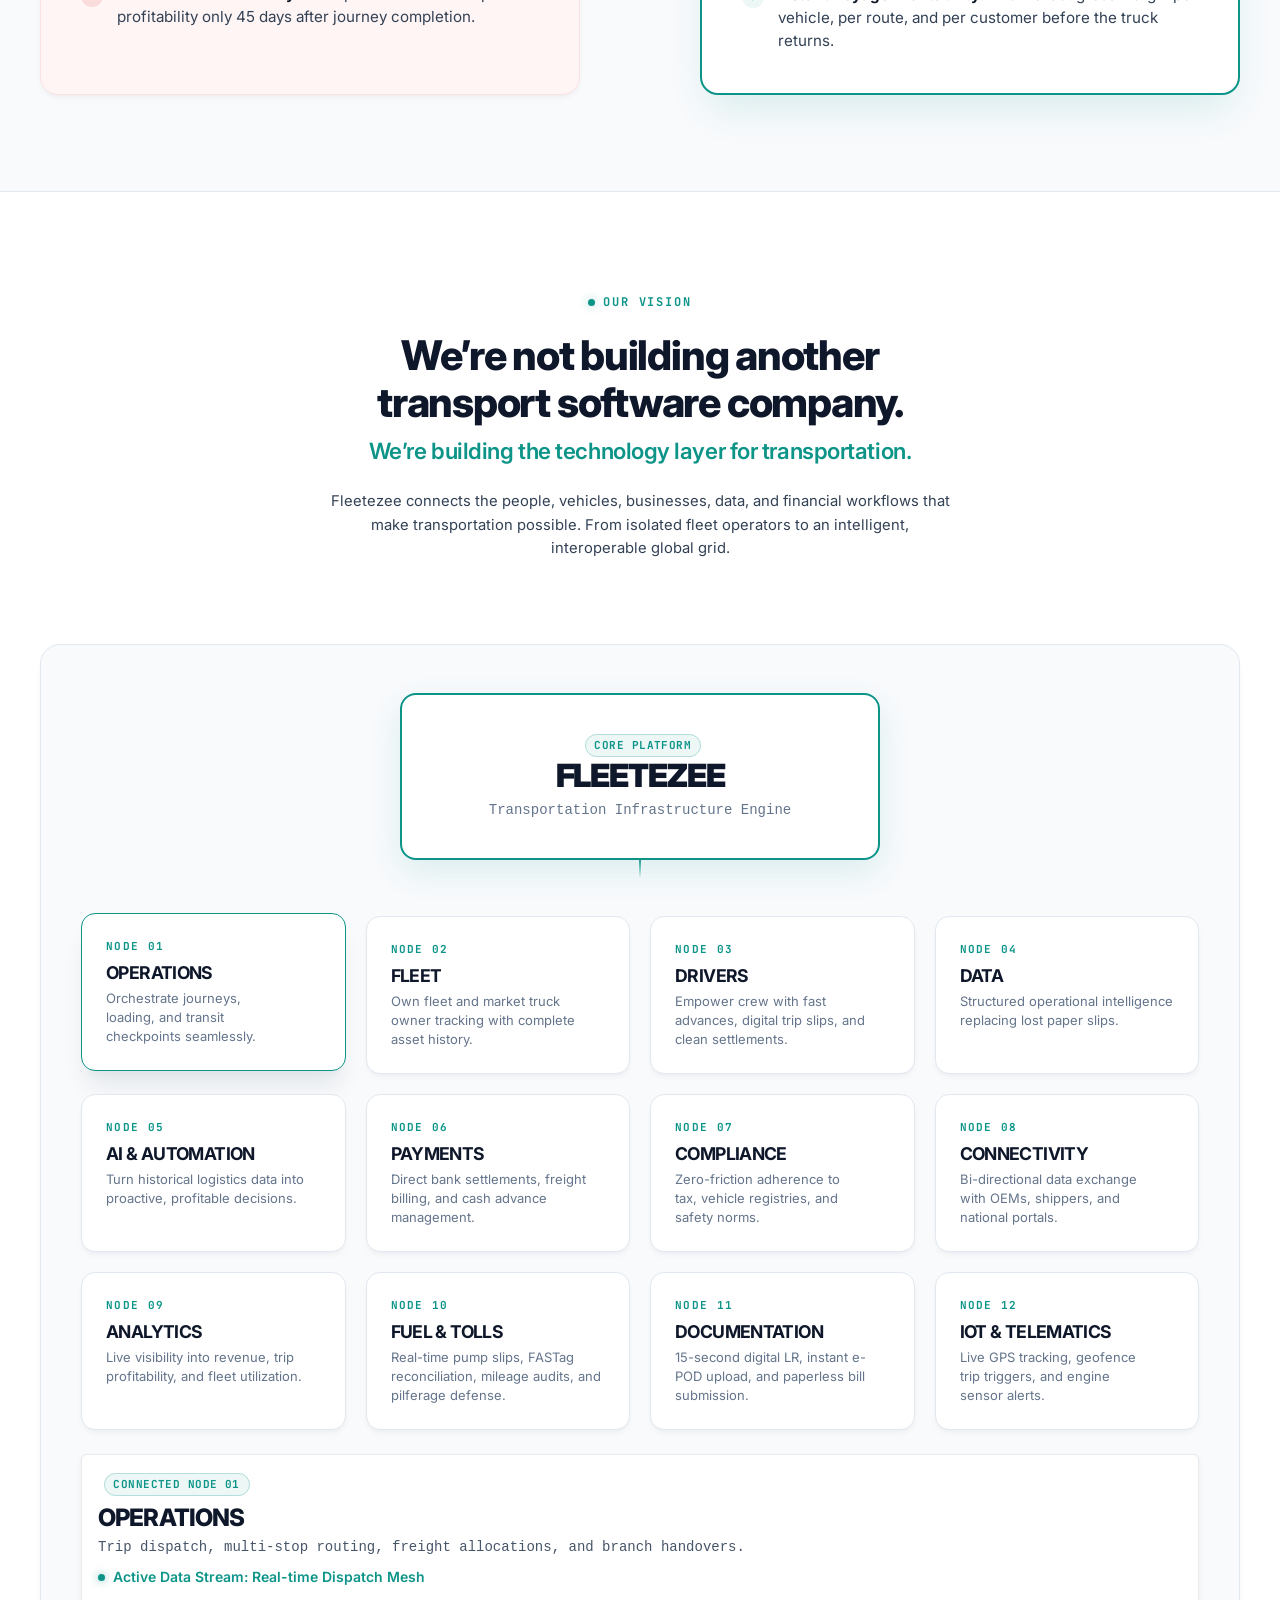
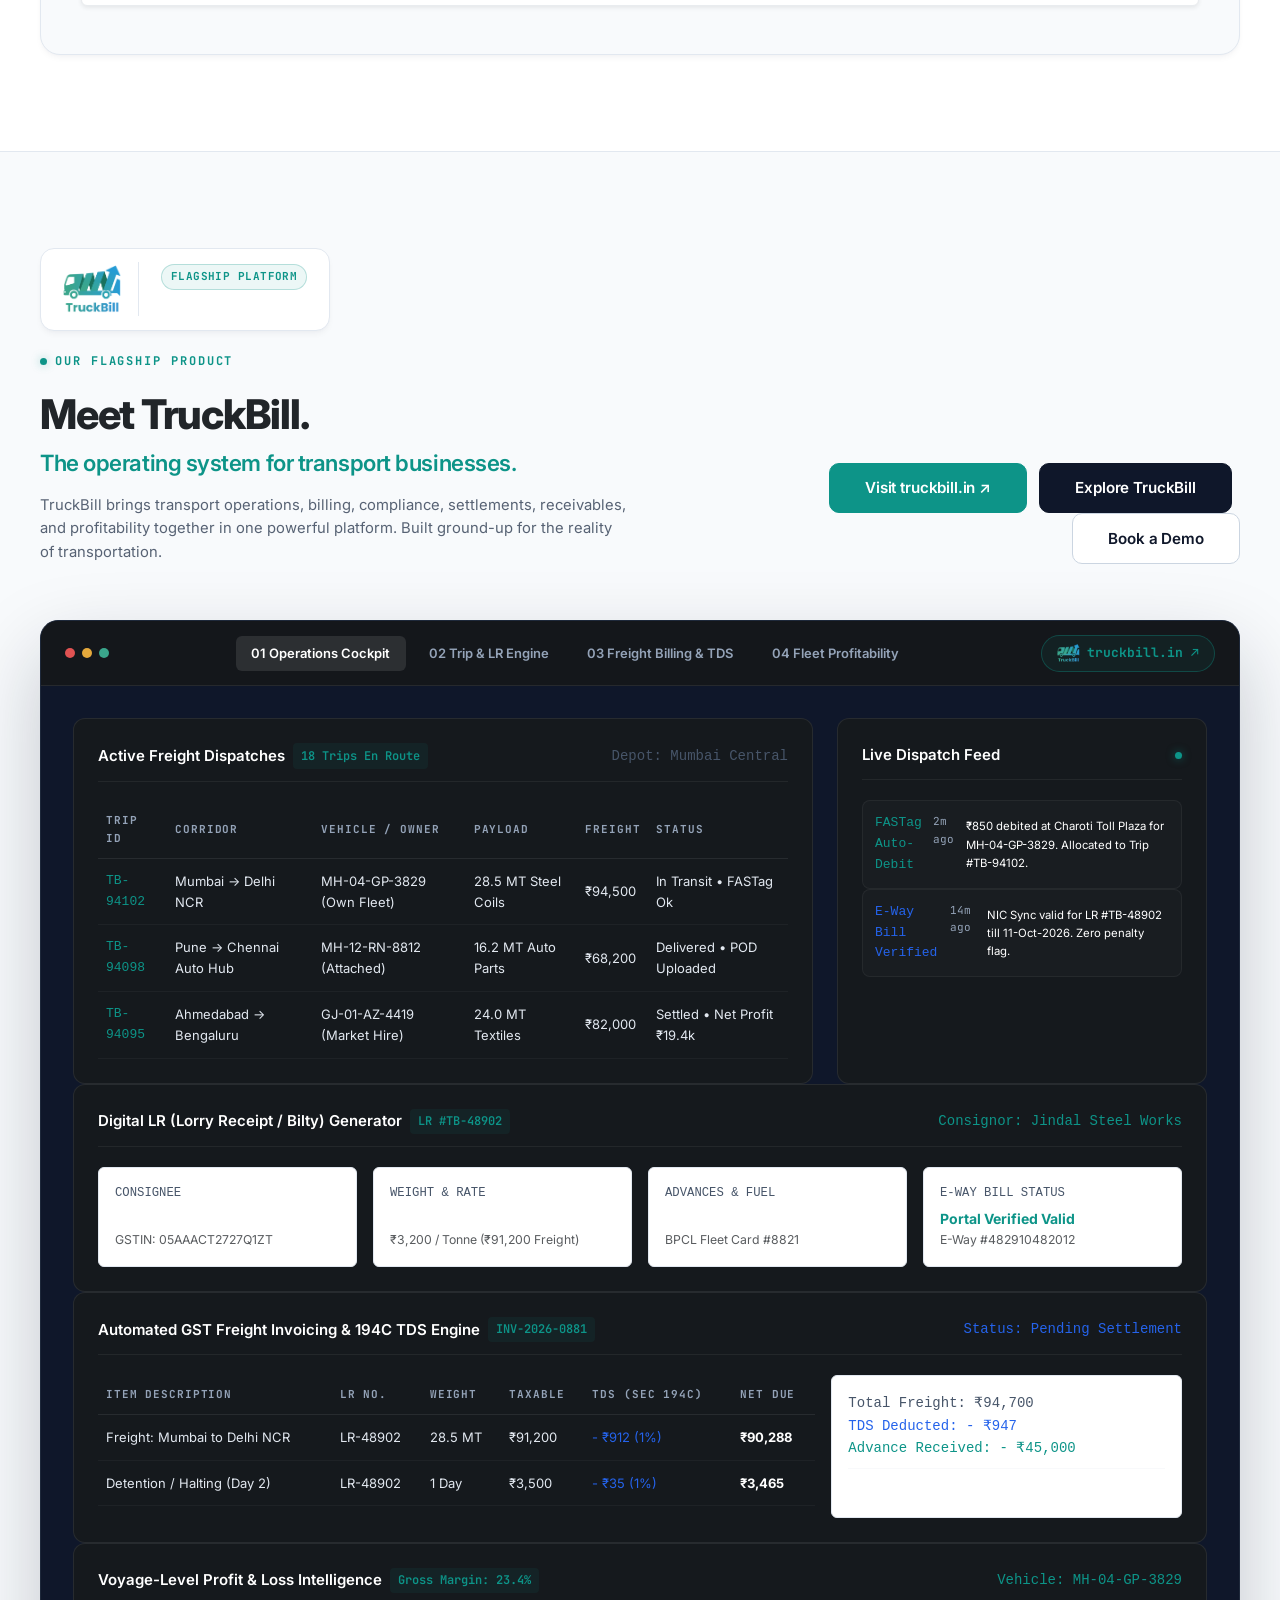
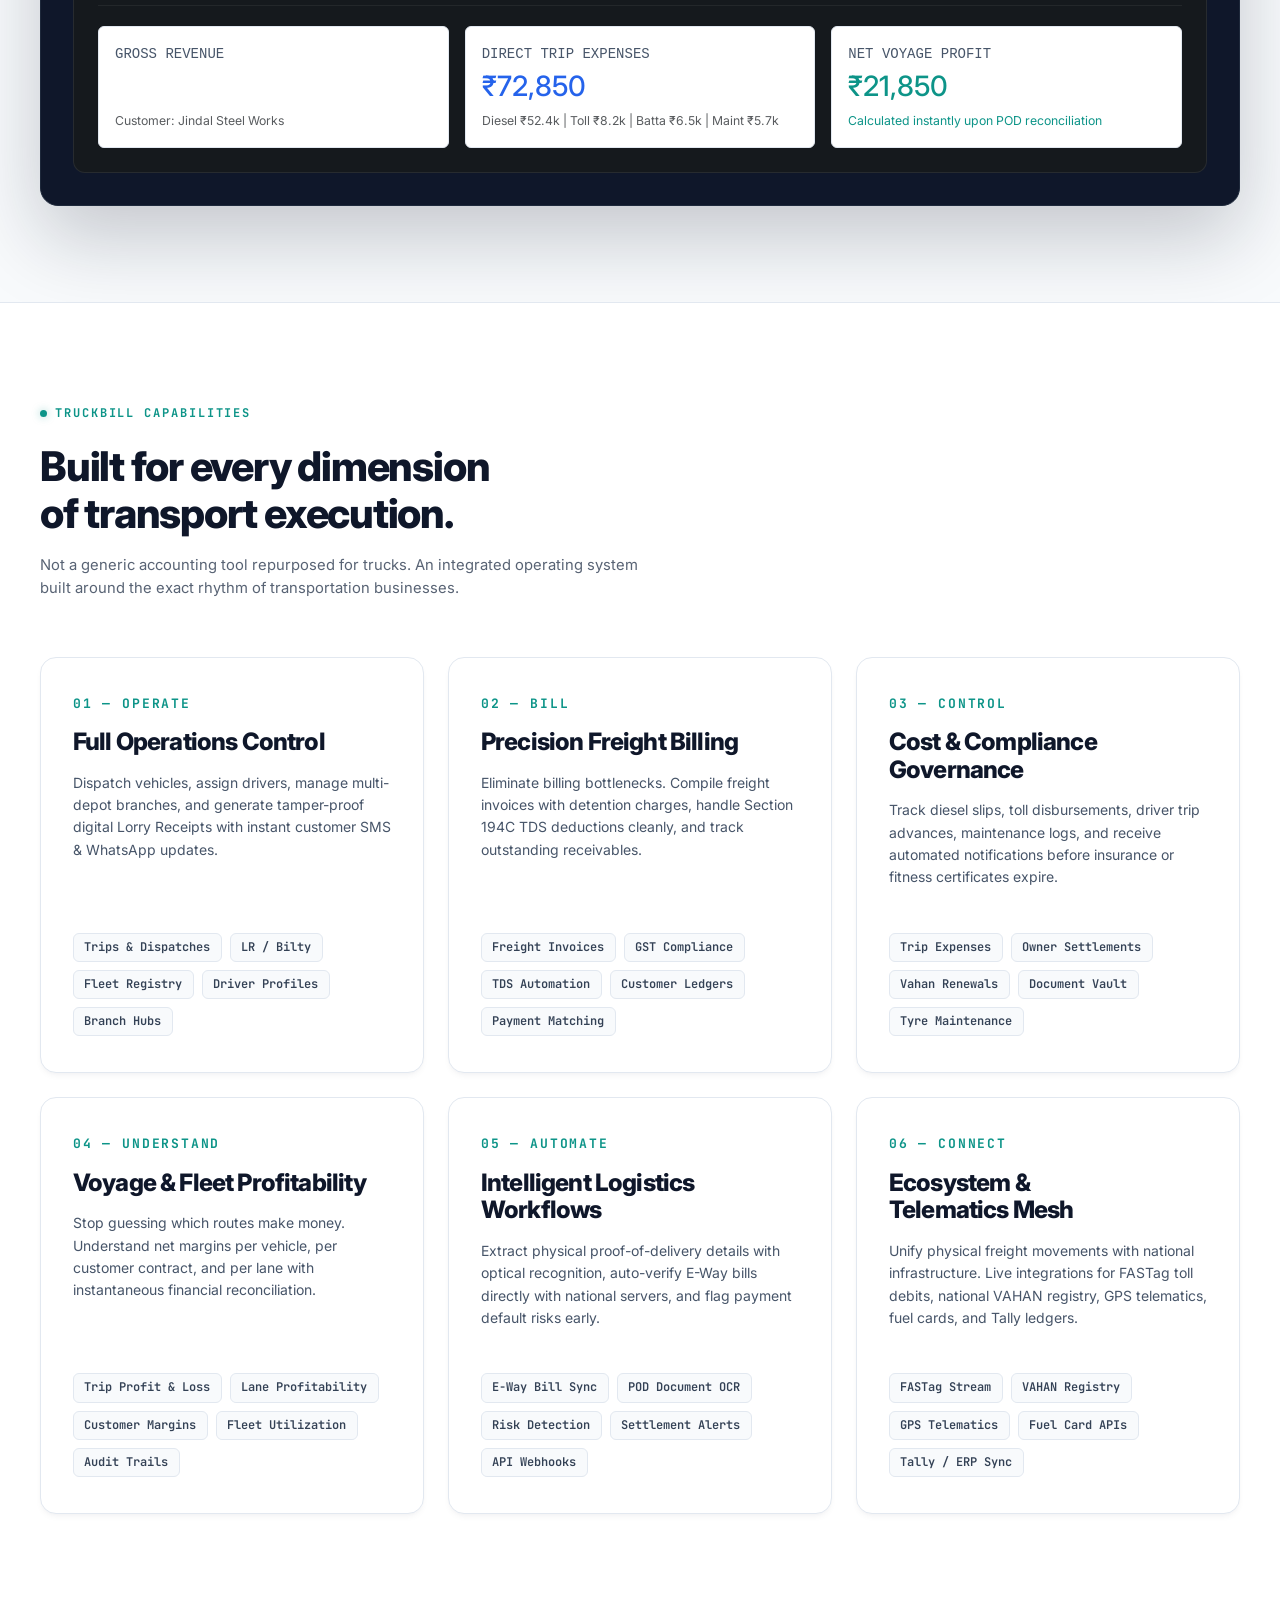
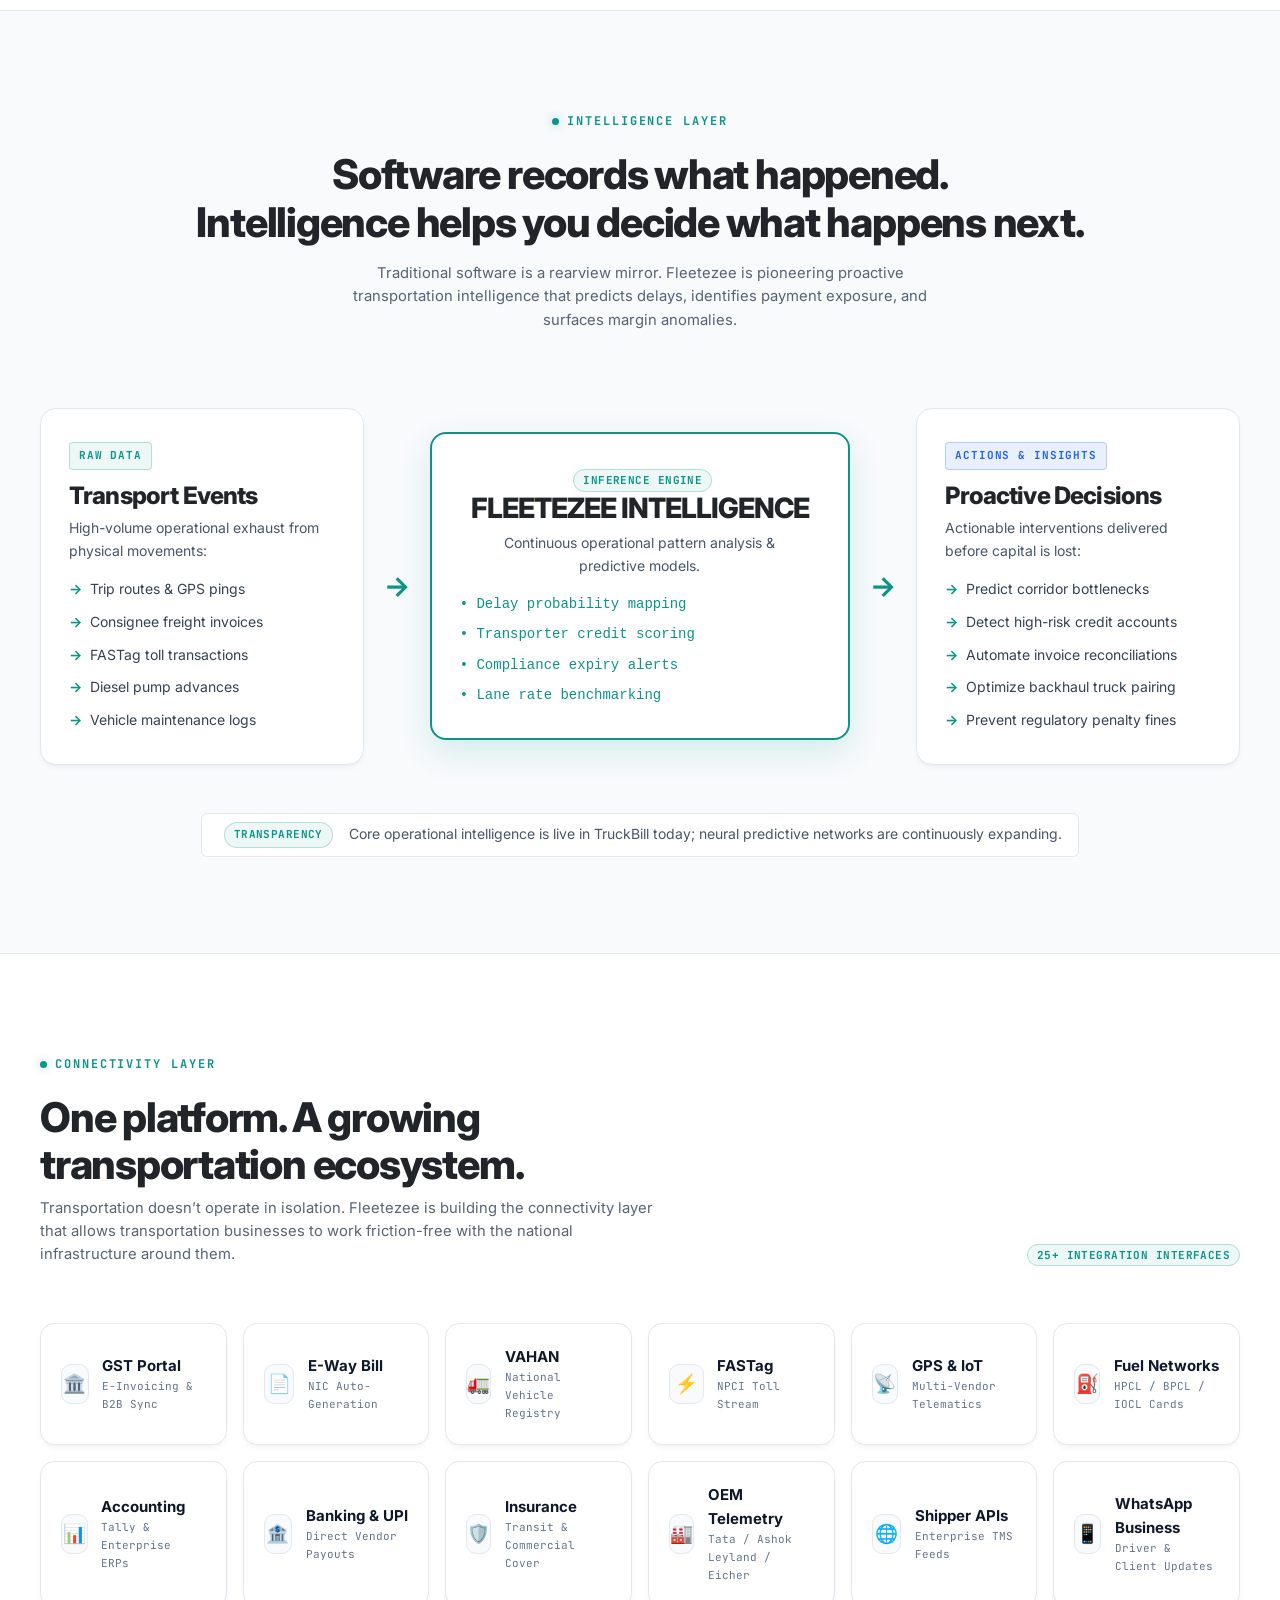
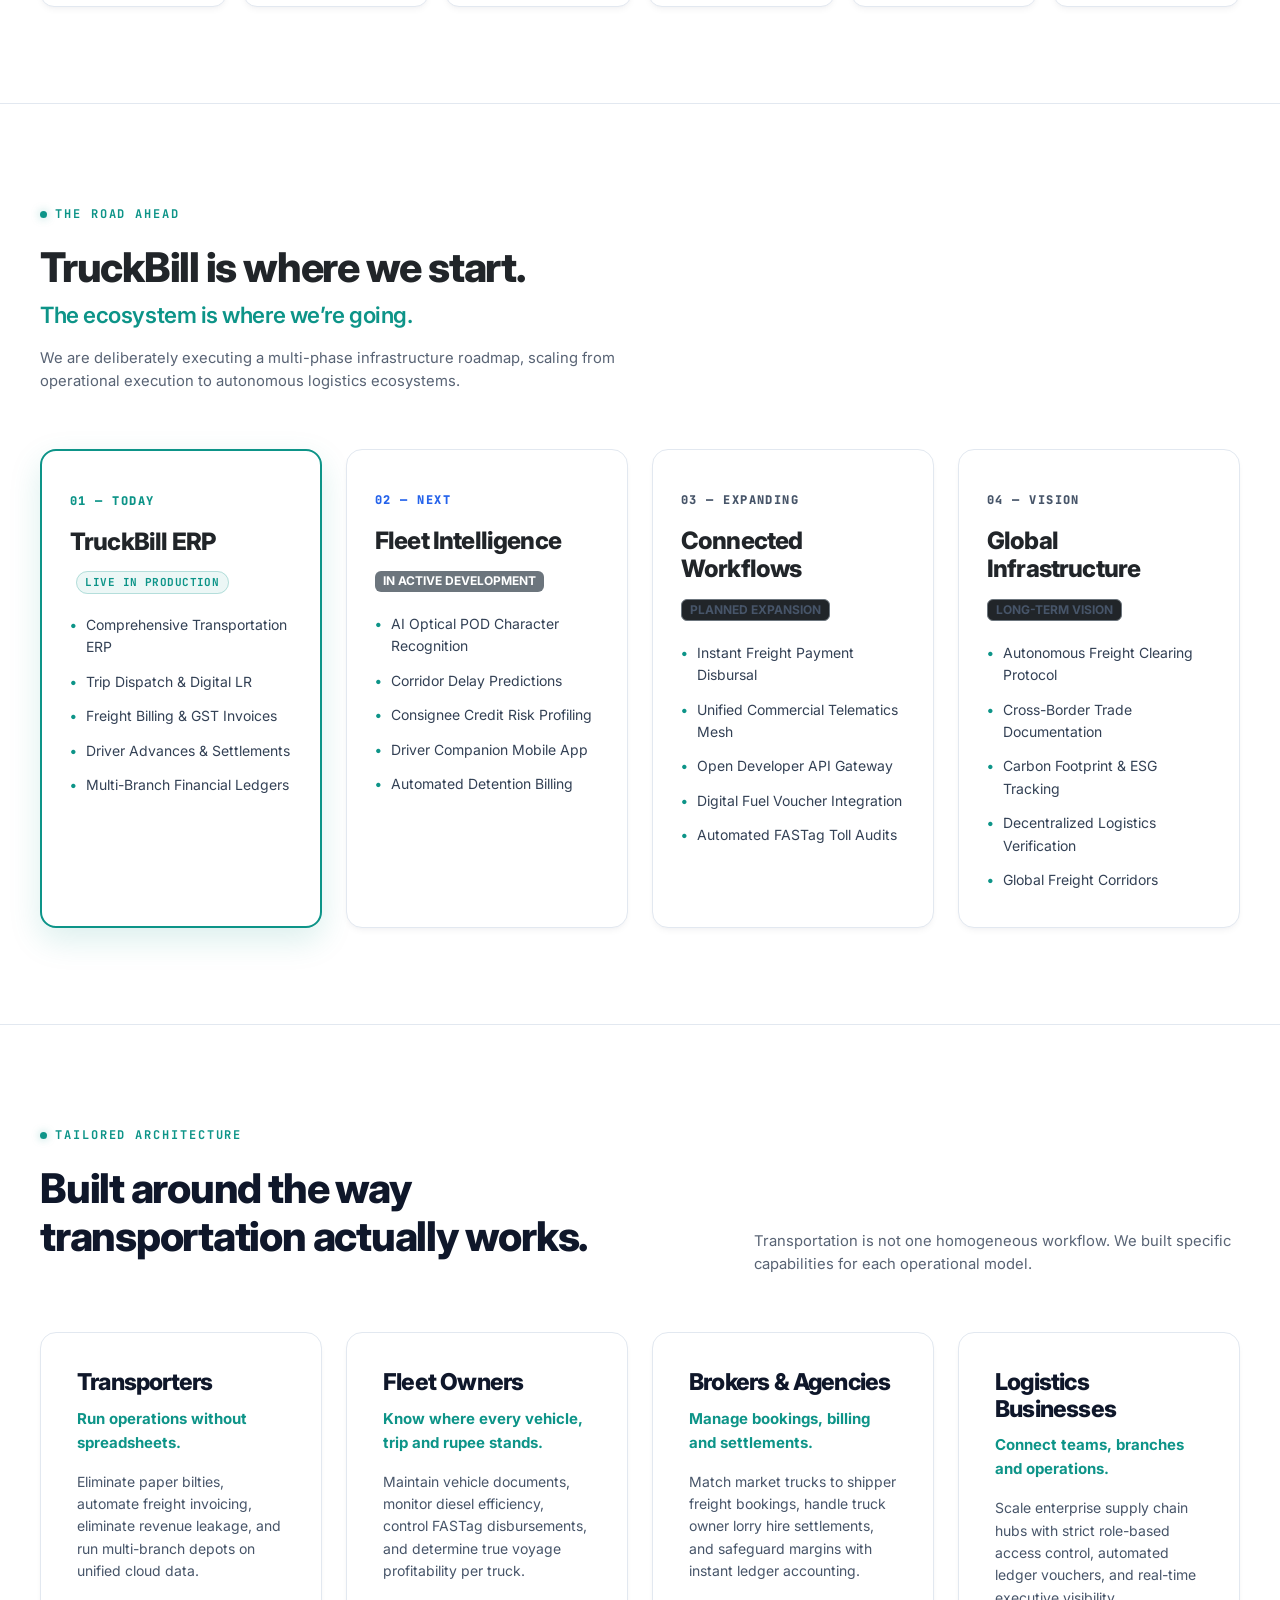
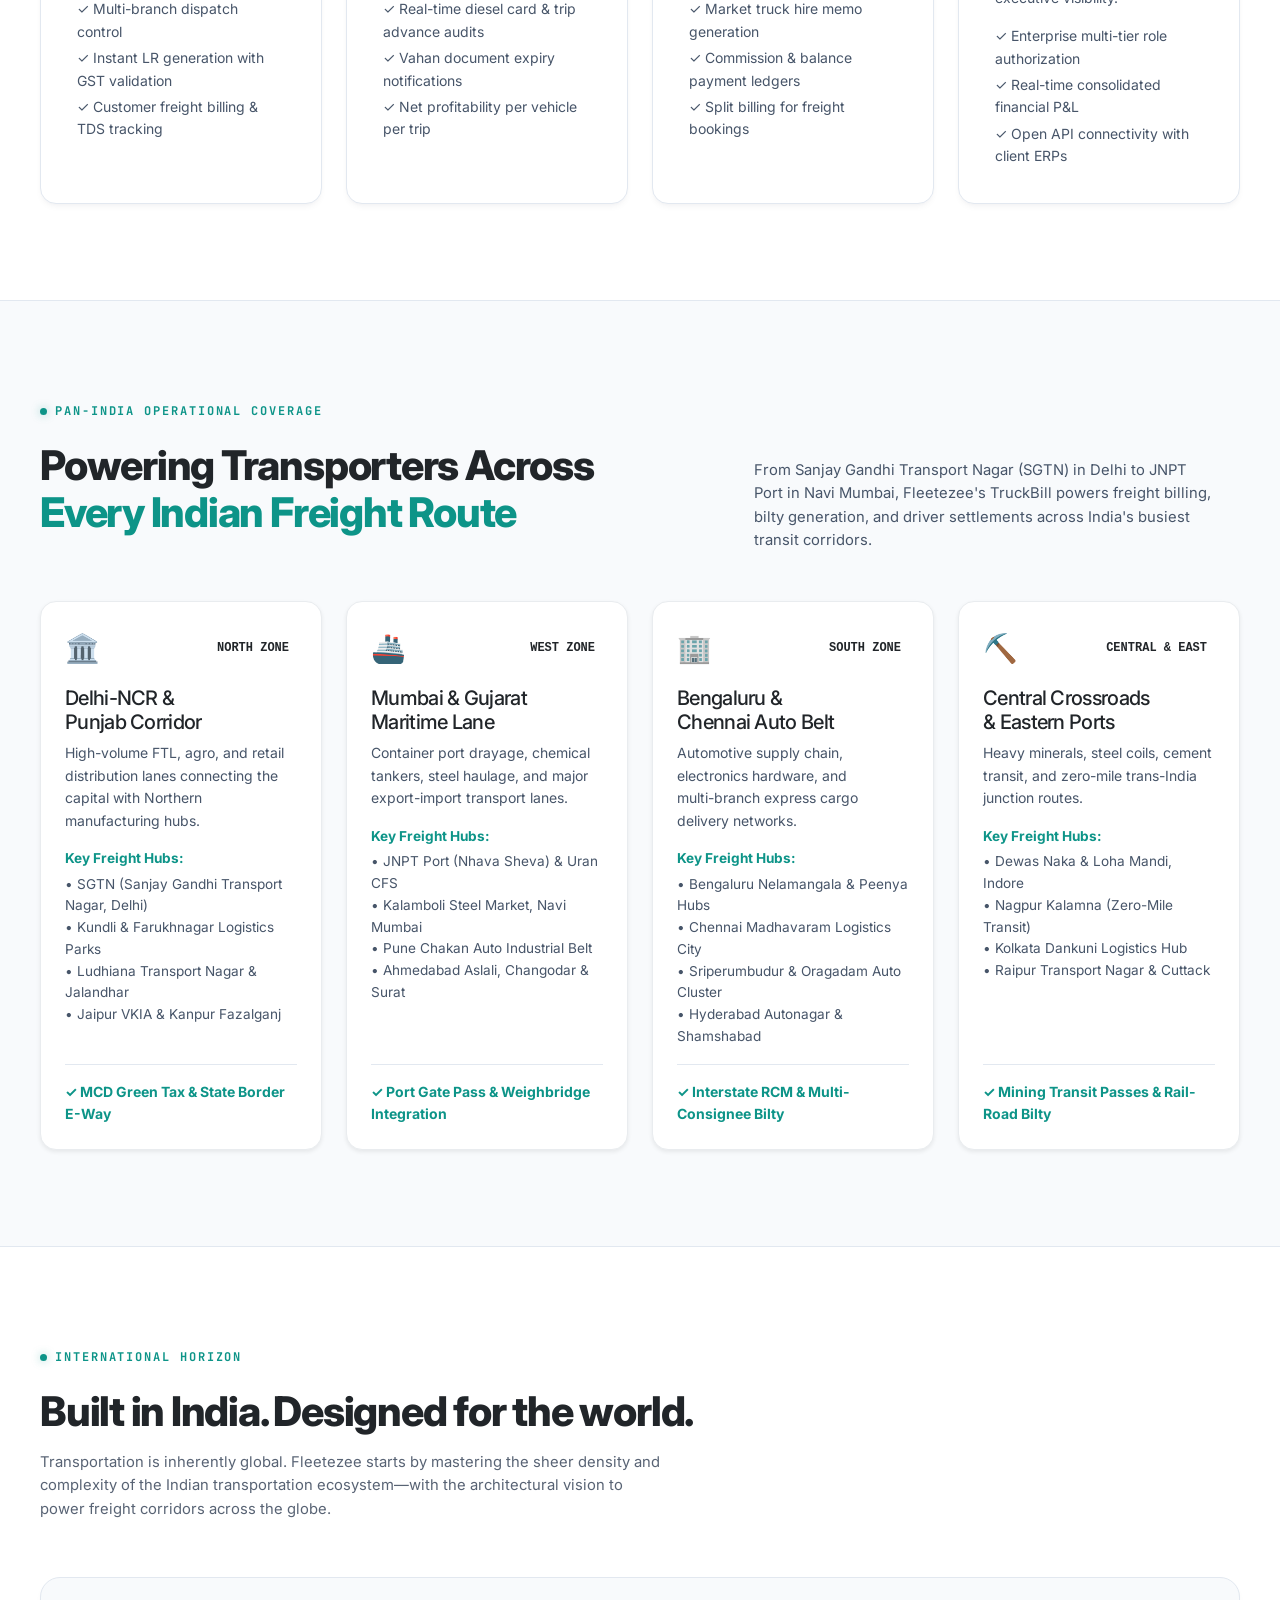
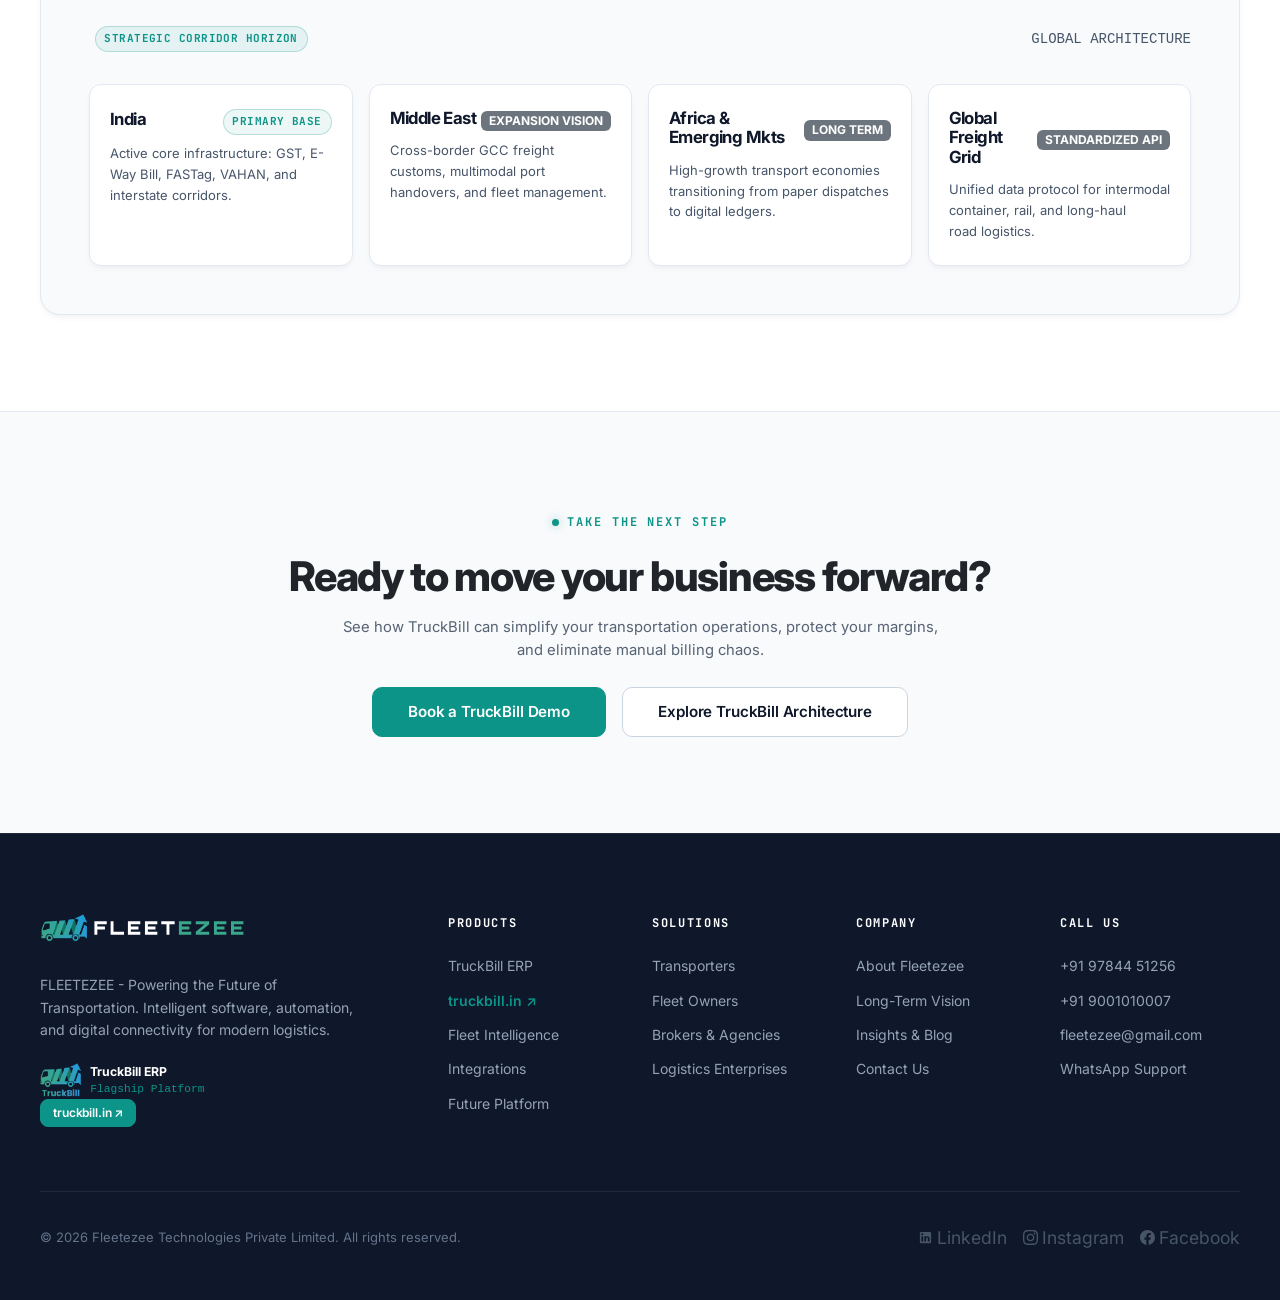
==== commit d6117f75: "feat(branding): update Fleetezee logo with new brand icon mark and wordmark" ====
--- a/index.html
+++ b/index.html
@@ -194,7 +194,7 @@
       <div class="header-inner">
         <!-- Logo -->
         <a href="index.html" class="header-logo-link" aria-label="Fleetezee Home">
-          <img src="assets/images/fleetezee-logo-dark.svg?v=2" alt="FLEETEZEE" width="200" height="32">
+          <img src="assets/images/fleetezee-logo-dark.svg?v=3" alt="FLEETEZEE" width="236" height="32">
         </a>
 
         <!-- Desktop Navigation -->
@@ -1539,7 +1539,7 @@
         <!-- Col 1: Brand & Positioning -->
         <div class="col-lg-4 col-md-6">
           <a href="index.html" class="d-inline-block mb-3" aria-label="Fleetezee">
-            <img src="assets/images/fleetezee-logo.svg" alt="FLEETEZEE" width="180" height="28">
+            <img src="assets/images/fleetezee-logo.svg?v=3" alt="FLEETEZEE" width="206" height="28">
           </a>
           <p class="footer-brand-bio">
             FLEETEZEE - Powering the Future of Transportation. Intelligent software, automation, and digital connectivity for modern logistics.
--- a/assets/css/main.css
+++ b/assets/css/main.css
@@ -537,6 +537,12 @@
   border-top: 1px solid #1E293B;
   padding: 5rem 0 3rem;
   font-size: 0.875rem;
+}
+
+.fz-footer a > img {
+  height: 28px;
+  width: auto;
+  max-width: 100%;
 }
 
 .footer-brand-bio {
--- a/assets/css/components.css
+++ b/assets/css/components.css
@@ -81,19 +81,19 @@
   z-index: 3;
 }
 
-/* Executive Frosted Glass Card for Right-Side Hero Presentation */
+/* Executive Frosted Glass Card for Hero Presentation (Subtle Transparency Revealing Background Mesh) */
 .hero-glass-card {
   position: relative;
-  background: rgba(255, 255, 255, 0.90);
-  backdrop-filter: blur(24px);
-  -webkit-backdrop-filter: blur(24px);
-  border: 1px solid rgba(226, 232, 240, 0.90);
+  background: rgba(255, 255, 255, 0.48);
+  backdrop-filter: blur(6px);
+  -webkit-backdrop-filter: blur(6px);
+  border: 1px solid rgba(255, 255, 255, 0.75);
   border-radius: 20px;
   padding: clamp(1.25rem, 2.2vw, 1.85rem);
   box-shadow:
-    0 20px 45px -12px rgba(15, 23, 42, 0.08),
-    0 1px 3px 0 rgba(15, 23, 42, 0.04),
-    0 0 0 1px rgba(255, 255, 255, 0.9) inset;
+    0 20px 45px -12px rgba(15, 23, 42, 0.06),
+    0 1px 3px 0 rgba(15, 23, 42, 0.02),
+    0 0 0 1px rgba(255, 255, 255, 0.6) inset;
   text-align: left;
 }
 
@@ -108,7 +108,7 @@
   line-height: 1.25;
   margin-bottom: 0.65rem;
   text-align: left;
-  color: #0F172A;
+  color: #0F172A !important;
 }
 
 /* Modern Frosted Translucent Pill Badge */
@@ -117,15 +117,15 @@
   align-items: center;
   gap: 0.65rem;
   padding: 0.35rem 0.95rem;
-  background: rgba(255, 255, 255, 0.85);
-  backdrop-filter: blur(12px);
-  -webkit-backdrop-filter: blur(12px);
-  border: 1px solid rgba(226, 232, 240, 0.8);
+  background: rgba(255, 255, 255, 0.48);
+  backdrop-filter: blur(5px);
+  -webkit-backdrop-filter: blur(5px);
+  border: 1px solid rgba(226, 232, 240, 0.70);
   border-radius: 999px;
   font-family: var(--font-mono);
   font-size: 0.70rem;
   font-weight: 700;
-  color: rgba(15, 23, 42, 0.85);
+  color: rgba(15, 23, 42, 0.90);
   letter-spacing: 0.08em;
   margin-bottom: 0.75rem;
   box-shadow: 0 4px 16px -2px rgba(15, 23, 42, 0.04);
@@ -199,8 +199,8 @@
 .hero-lead-text {
   font-size: clamp(0.84rem, 0.98vw, 0.94rem);
   line-height: 1.52;
-  color: #334155 !important;
-  font-weight: 400;
+  color: #1E293B !important;
+  font-weight: 500;
   margin-bottom: 0.85rem;
 }
 
@@ -232,8 +232,10 @@
 }
 
 .hero-metric-item {
-  background: rgba(248, 250, 252, 0.82);
-  border: 1px solid rgba(226, 232, 240, 0.75);
+  background: rgba(255, 255, 255, 0.38);
+  backdrop-filter: blur(4px);
+  -webkit-backdrop-filter: blur(4px);
+  border: 1px solid rgba(226, 232, 240, 0.60);
   border-radius: 8px;
   padding: 0.42rem 0.55rem;
   box-shadow: 0 1px 3px rgba(15, 23, 42, 0.02);
@@ -241,6 +243,7 @@
 }
 
 .hero-metric-item:hover {
+  background: rgba(255, 255, 255, 0.75);
   transform: translateY(-2px);
   box-shadow: 0 4px 12px -2px rgba(15, 23, 42, 0.05);
   border-color: rgba(13, 148, 136, 0.4);
@@ -258,10 +261,10 @@
 
 .hero-metric-item p {
   font-size: 0.625rem;
-  color: rgba(71, 85, 105, 0.85);
+  color: #334155;
   margin-bottom: 0;
   line-height: 1.2;
-  font-weight: 500;
+  font-weight: 600;
 }
 
 /* Translucent Connector Line */
@@ -270,10 +273,10 @@
   align-items: center;
   gap: 0.75rem;
   padding: 0.45rem 0.85rem;
-  background: rgba(255, 255, 255, 0.70);
-  backdrop-filter: blur(12px);
-  -webkit-backdrop-filter: blur(12px);
-  border: 1px solid rgba(226, 232, 240, 0.65);
+  background: rgba(255, 255, 255, 0.40);
+  backdrop-filter: blur(5px);
+  -webkit-backdrop-filter: blur(5px);
+  border: 1px solid rgba(226, 232, 240, 0.60);
   border-radius: 8px;
   width: fit-content;
 }
--- a/assets/css/responsive.css
+++ b/assets/css/responsive.css
@@ -72,9 +72,9 @@
   }
 
   .hero-glass-card {
-    background: rgba(255, 255, 255, 0.88);
-    backdrop-filter: blur(16px);
-    -webkit-backdrop-filter: blur(16px);
+    background: rgba(255, 255, 255, 0.52);
+    backdrop-filter: blur(6px);
+    -webkit-backdrop-filter: blur(6px);
     border-radius: 18px;
     padding: 1.35rem 1.15rem;
     margin-top: 0.5rem;
@@ -103,6 +103,12 @@
 @media (max-width: 575.98px) {
   :root {
     --section-pad-y: 3.5rem;
+  }
+
+  .header-logo-link img,
+  .header-logo-link svg {
+    height: 28px;
+    max-width: 215px;
   }
 
   .hero-section,
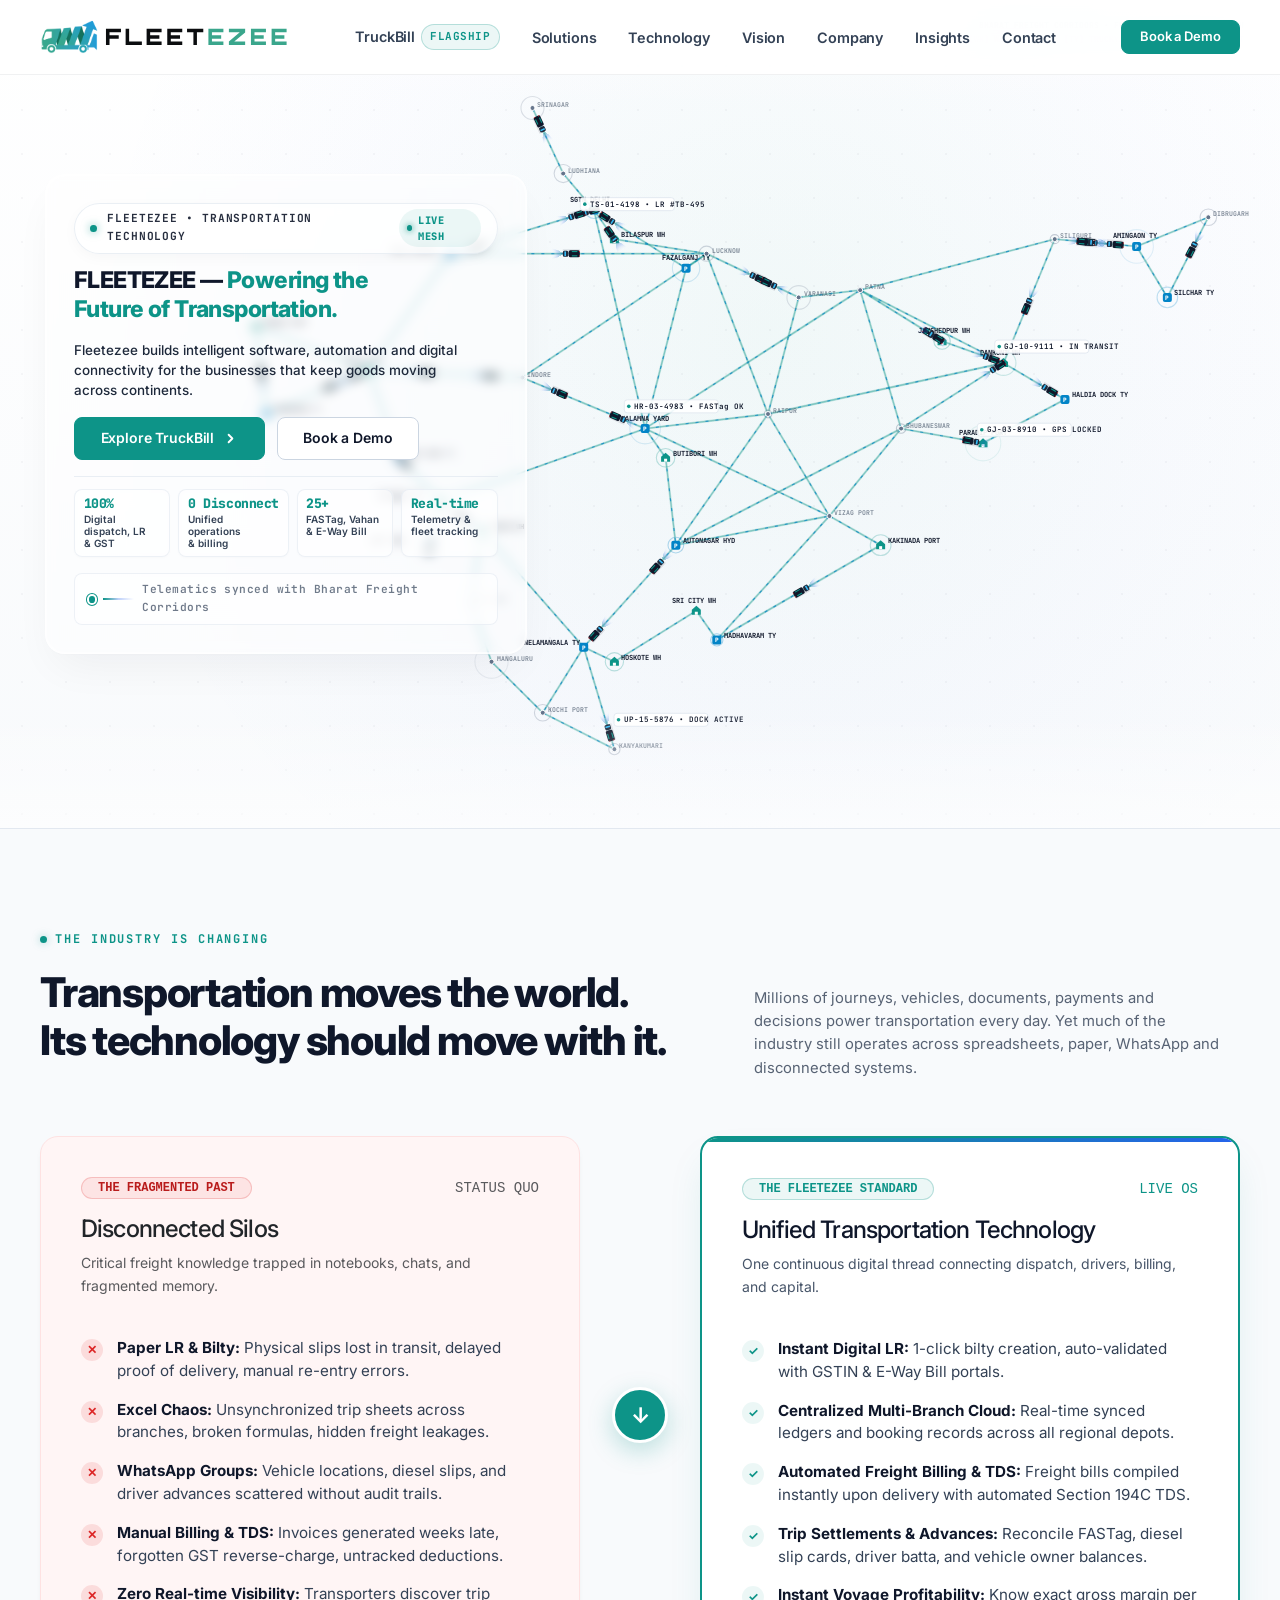
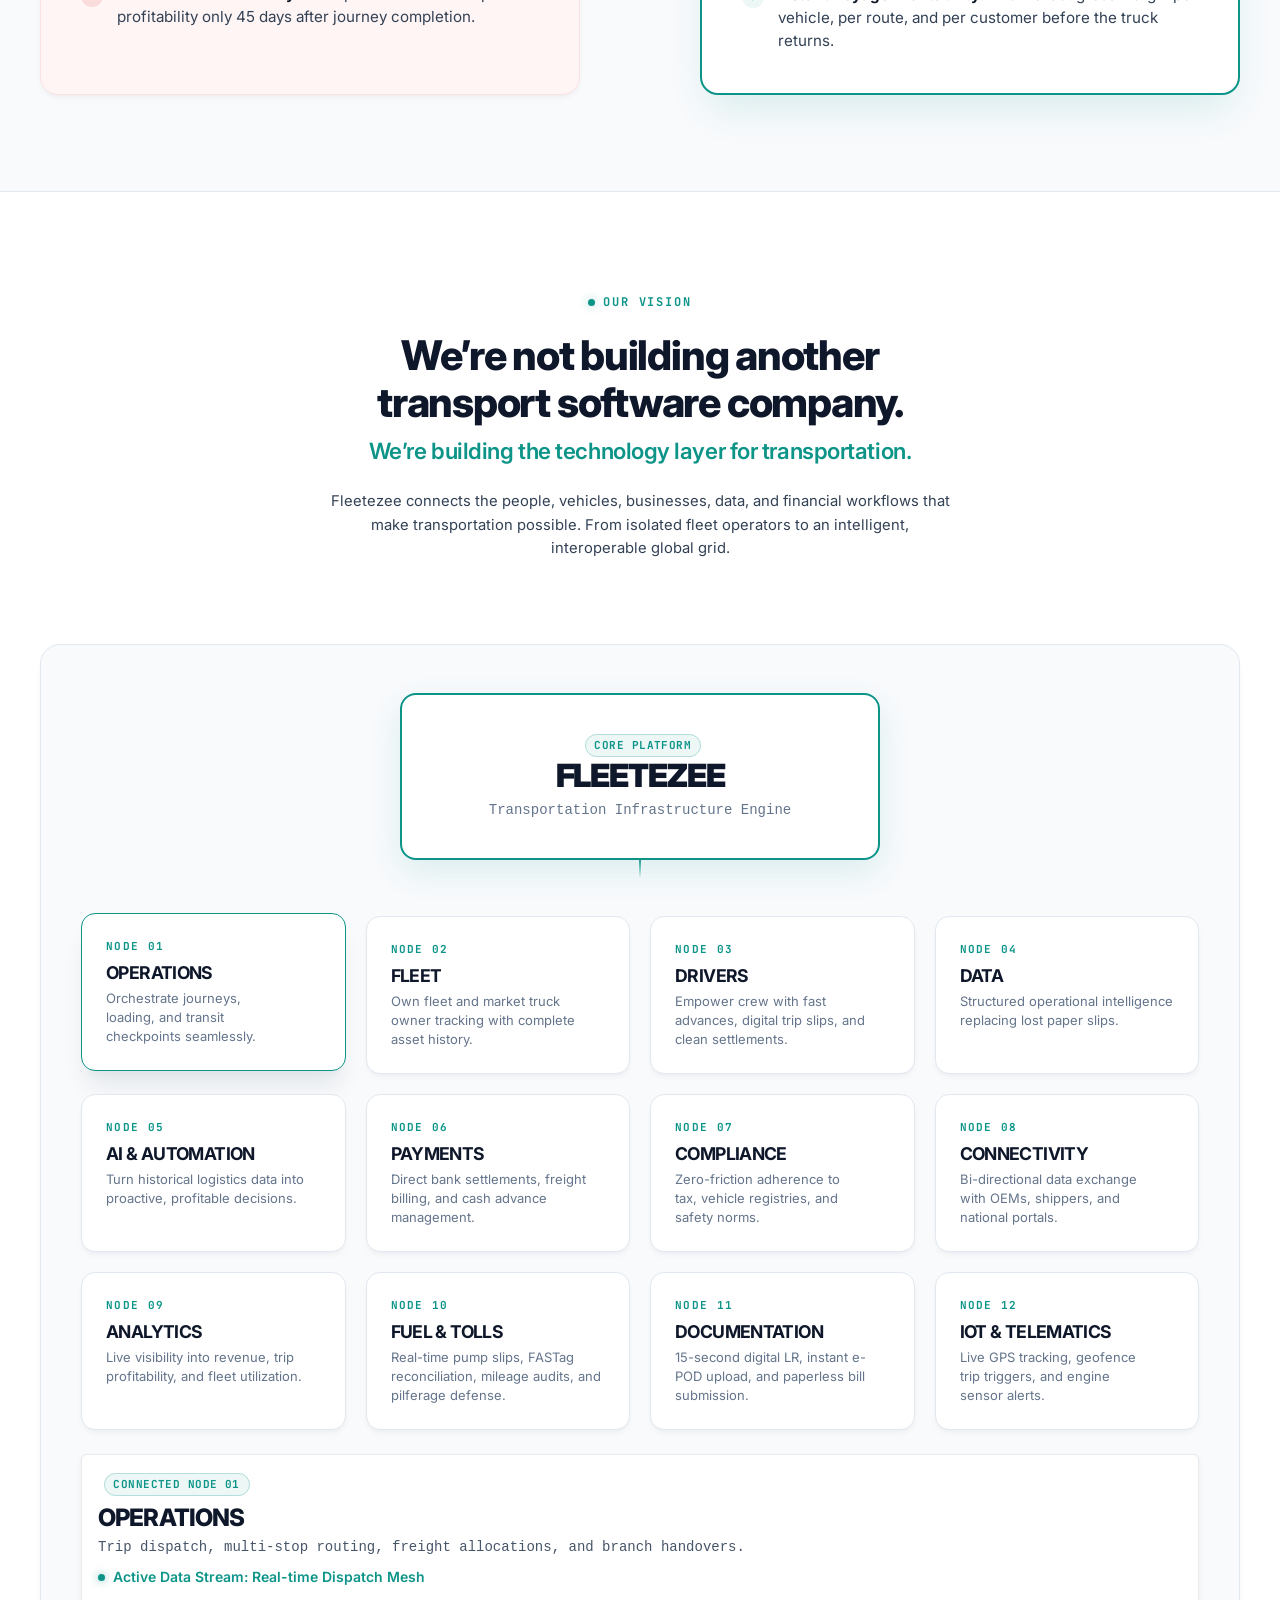
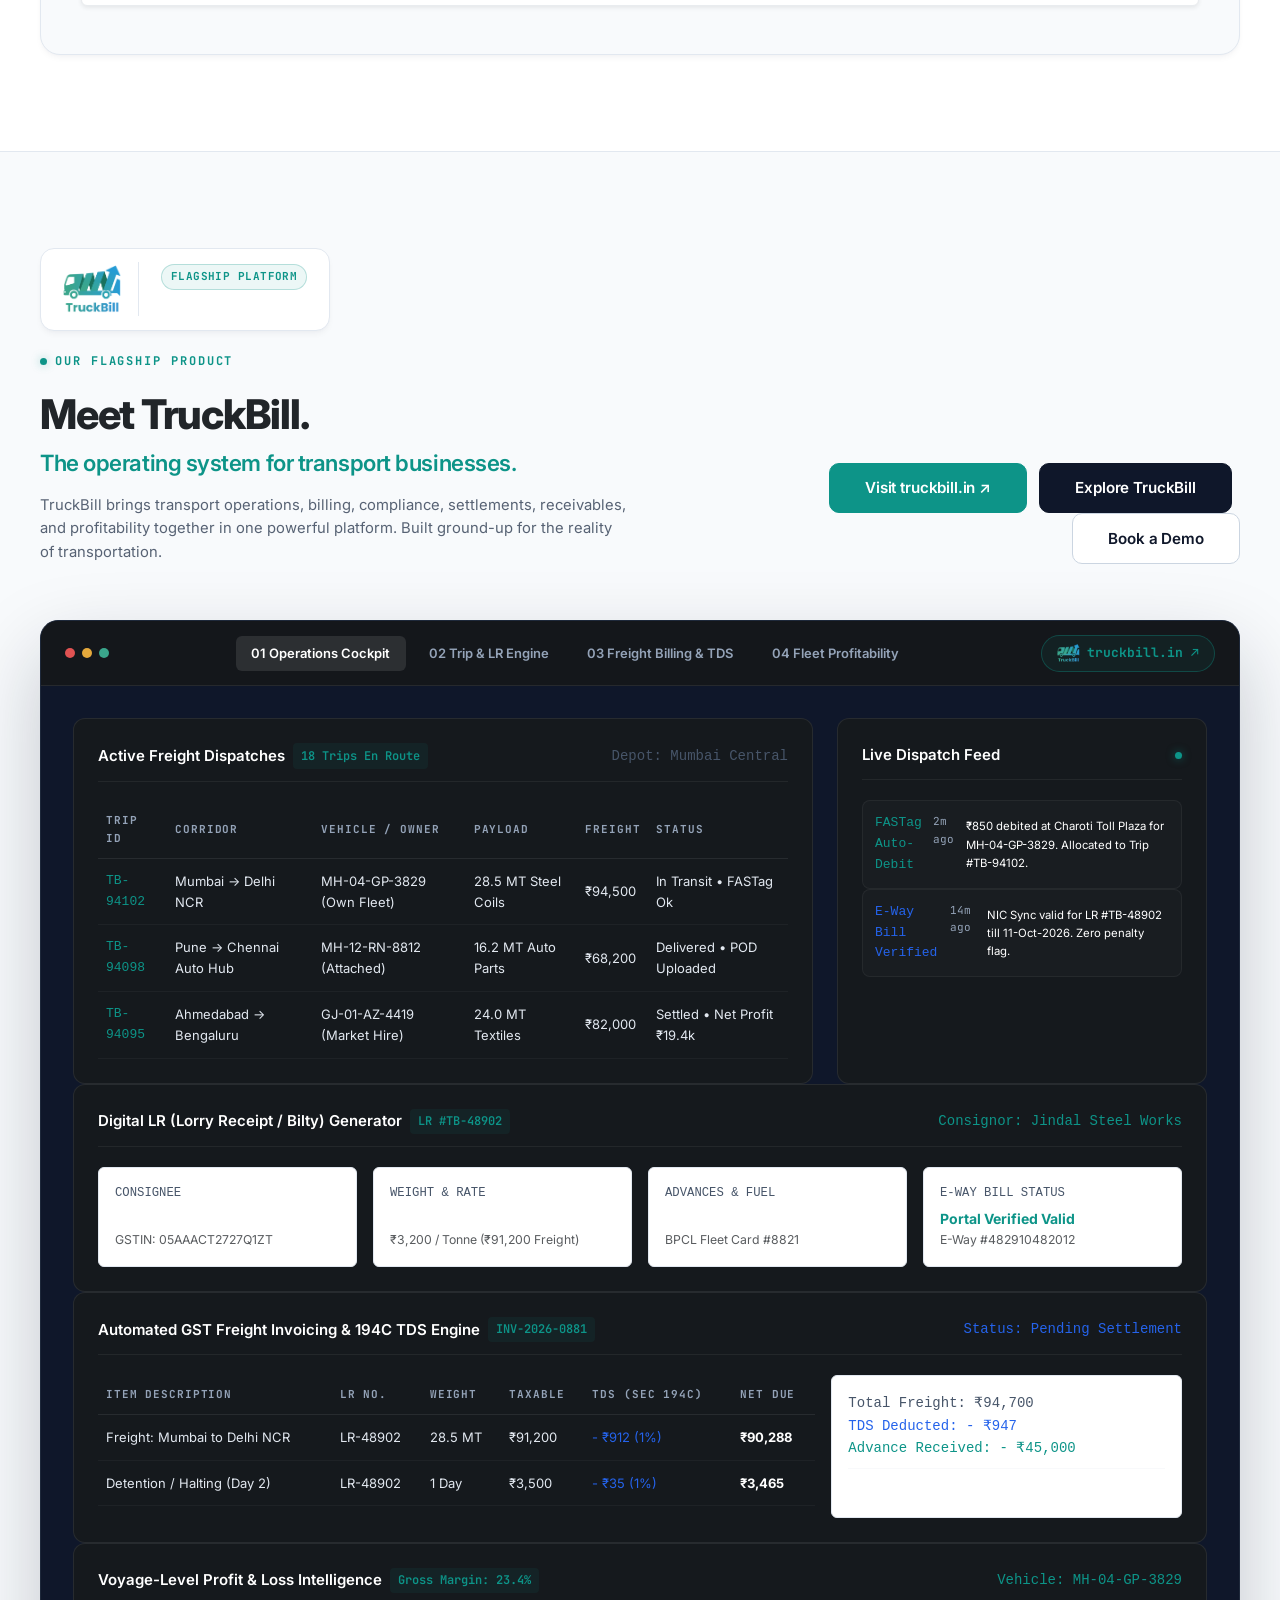
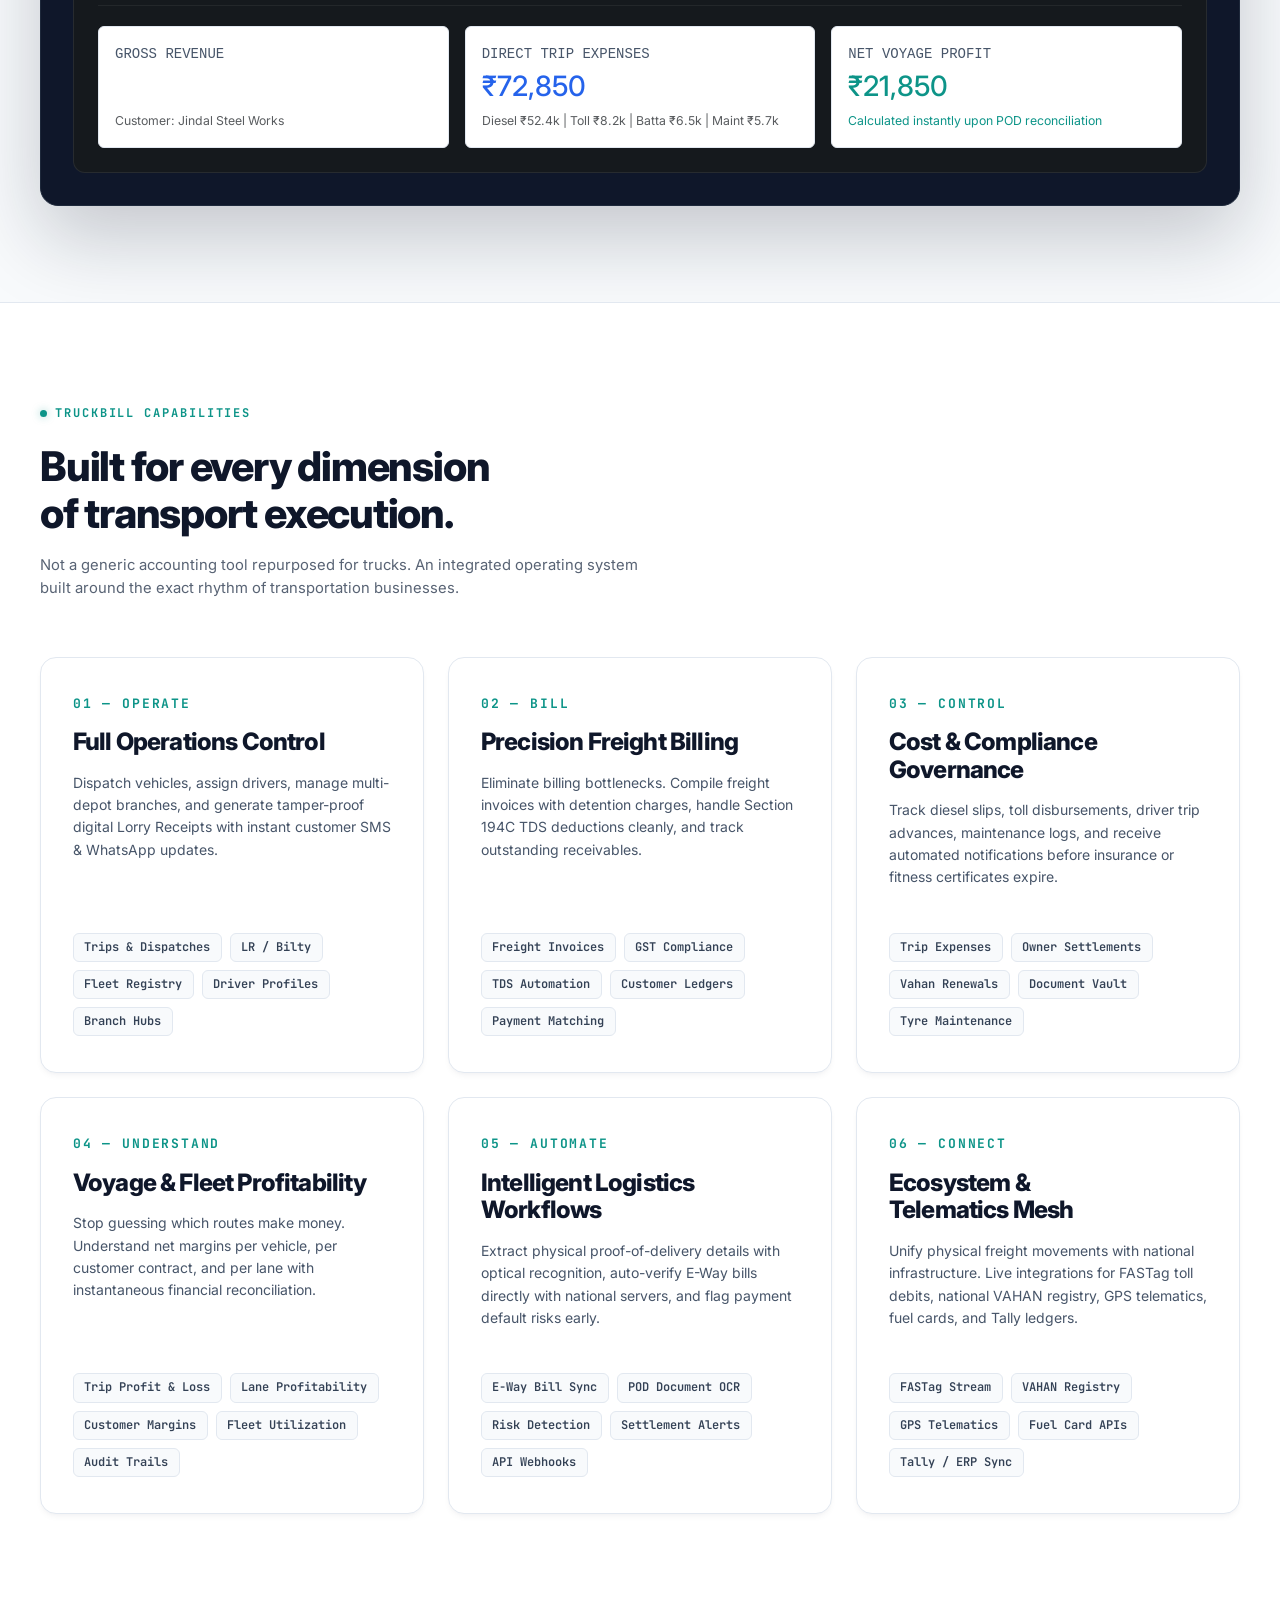
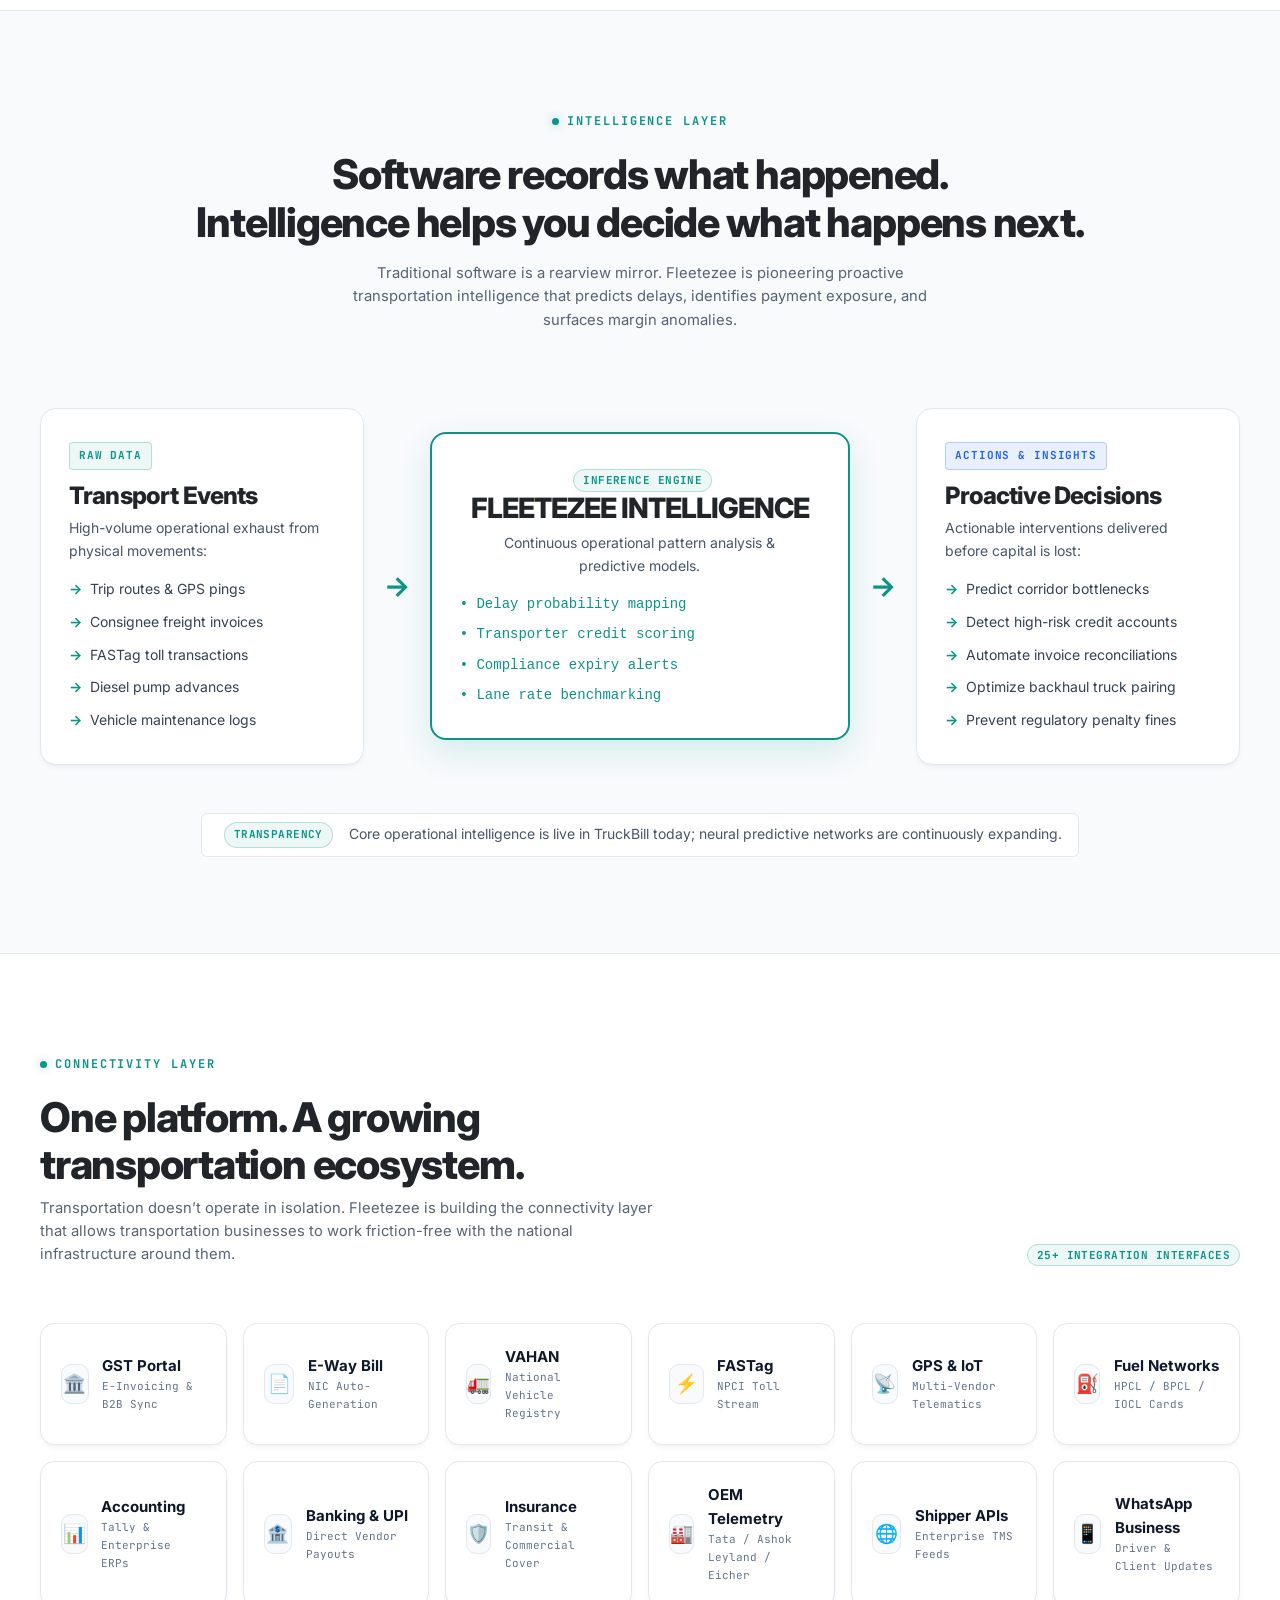
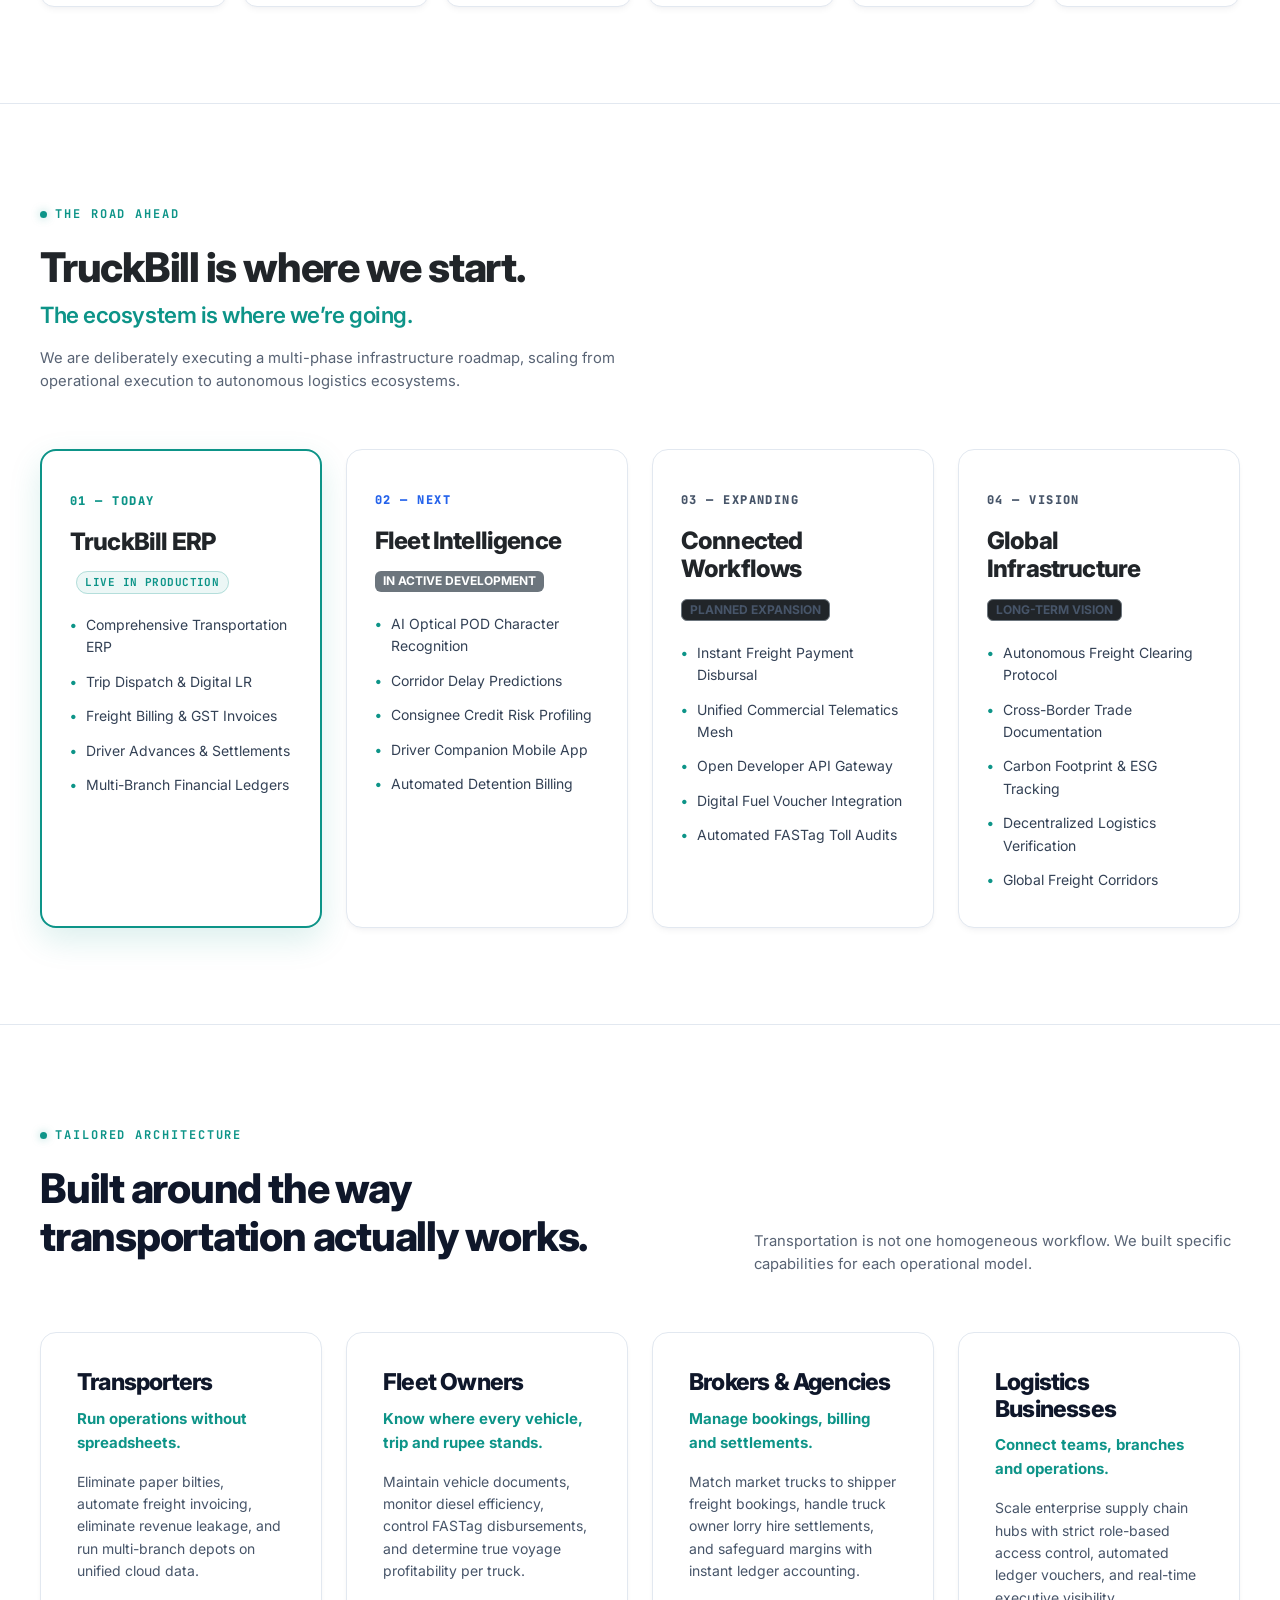
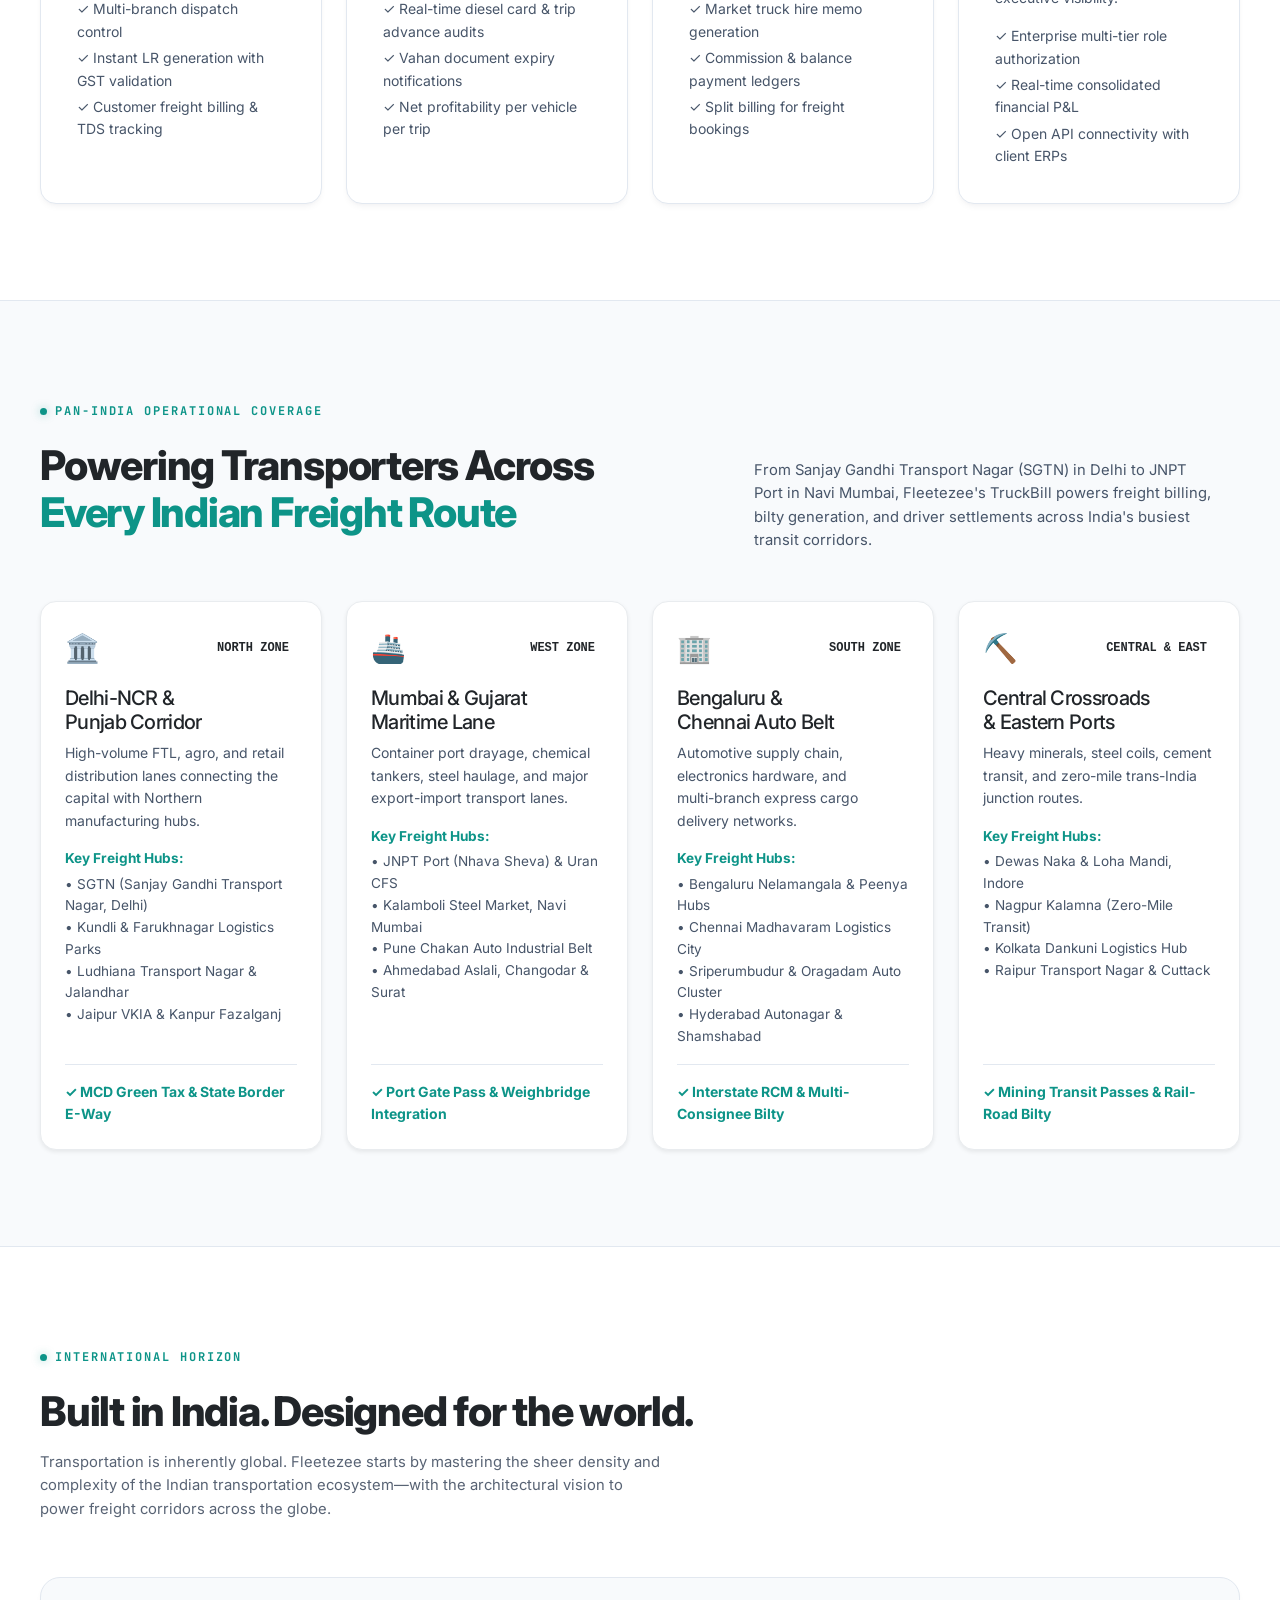
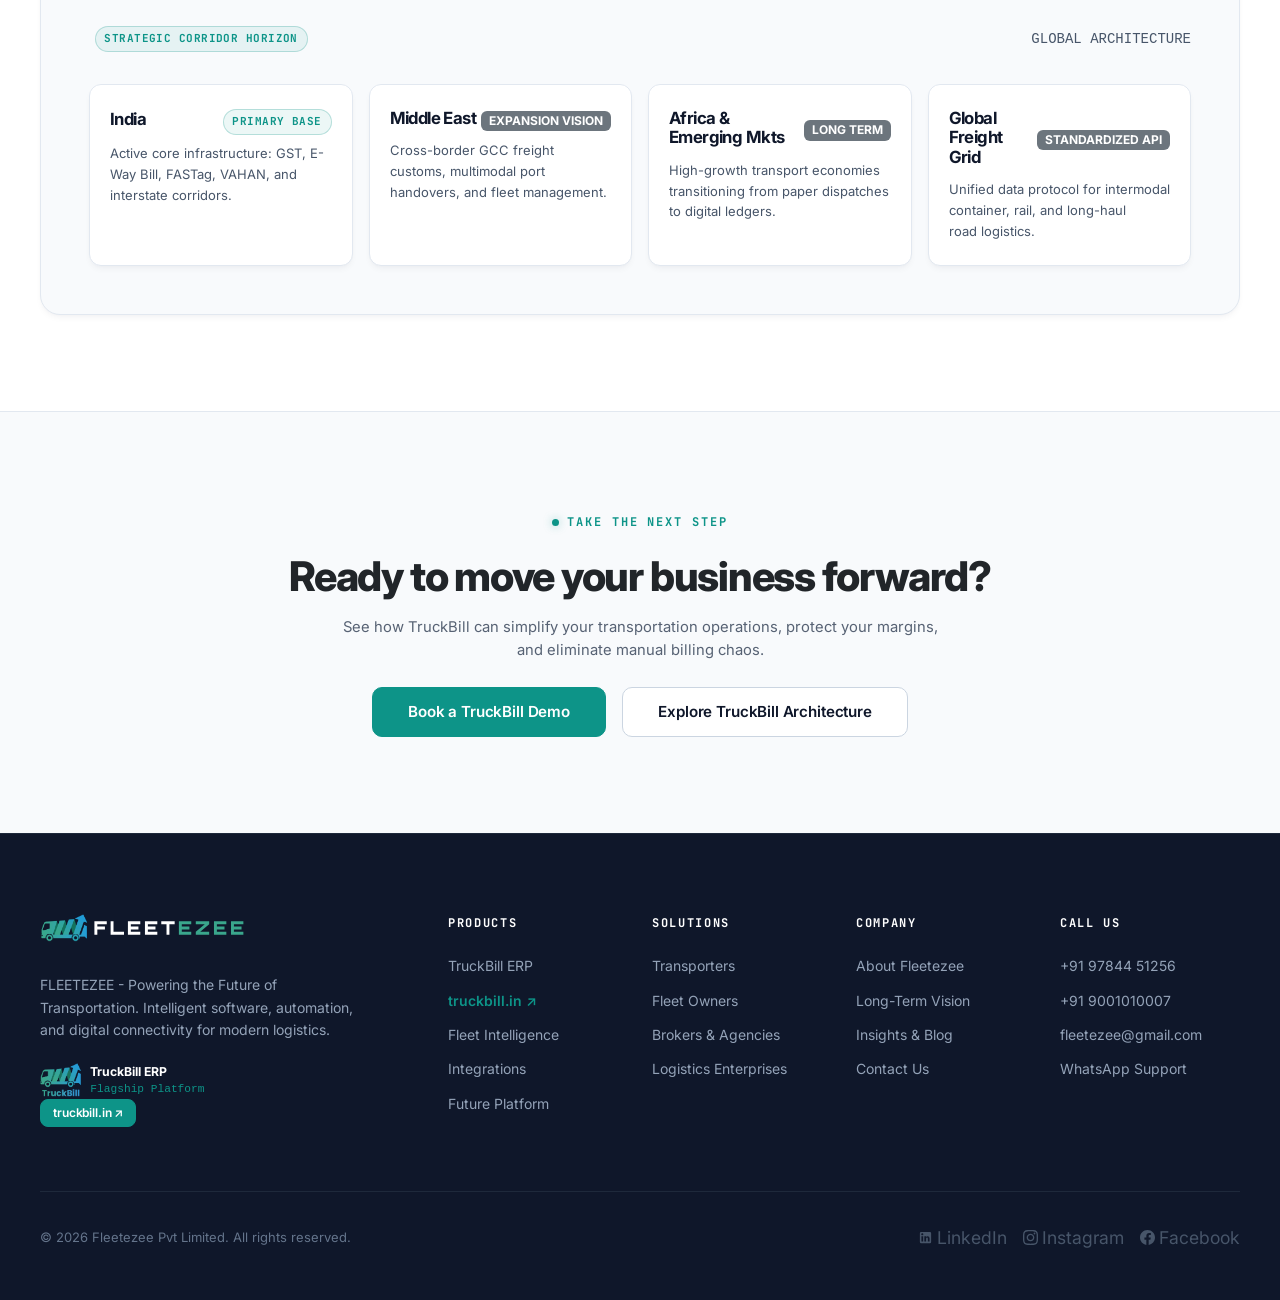
==== commit d46ef32c: "SEO and udpates" ====
--- a/index.html
+++ b/index.html
@@ -5,8 +5,8 @@
   <meta name="viewport" content="width=device-width, initial-scale=1.0, maximum-scale=5.0">
   <title>FLEETEZEE — Powering the Future of Transportation | TruckBill ERP</title>
   <meta name="description" content="FLEETEZEE - Powering the Future of Transportation. Next-generation transport ERP, digital bilty (LR), real-time fleet operations, and freight settlement infrastructure.">
-  <meta name="keywords" content="Transportation Technology, Transport ERP, TruckBill, Transport Management Software India, Fleet Management Software, Transportation SaaS, Fleet Intelligence, Logistics Automation, Bilty Software, Section 194C TDS, FASTag Diesel Audit">
-  <meta name="author" content="Fleetezee Technologies">
+  <meta name="keywords" content="Transport ERP Software India, Fleet Management Software India, TruckBill ERP, Transportation SaaS, Fleetable alternative, LogiBrisk alternative, Fleetx alternative, Shipsy alternative, Bharat Software alternative, Bilty.software alternative, Digital LR Bilty Software, Section 194C TDS Software, FASTag Diesel Audit, Freight Broker Software, PTL Transport ERP, Multi-Branch Transport Software, Transport Billing Software, Fleet Intelligence, Logistics Automation">
+  <meta name="author" content="Fleetezee Pvt Limited">
   
   <!-- Canonical & Alternate Links -->
   <link rel="canonical" href="https://fleetezee.com/">
@@ -76,7 +76,7 @@
       "@type": "Organization",
       "@id": "https://fleetezee.com/#organization",
       "name": "Fleetezee",
-      "legalName": "Fleetezee Technologies Pvt Ltd",
+      "legalName": "Fleetezee Pvt Limited",
       "url": "https://fleetezee.com/",
       "logo": {
         "@type": "ImageObject",
@@ -1607,7 +1607,7 @@
       <!-- Bottom Bar -->
       <div class="footer-bottom">
         <div>
-          © 2026 Fleetezee Technologies Private Limited. All rights reserved.
+          © 2026 Fleetezee Pvt Limited. All rights reserved.
         </div>
                 <div class="social-links d-flex align-items-center gap-3">
           <a href="https://www.linkedin.com/showcase/truckbill/" target="_blank" rel="noopener" aria-label="LinkedIn" class="d-inline-flex align-items-center gap-1 text-muted-dark text-hover-white">
